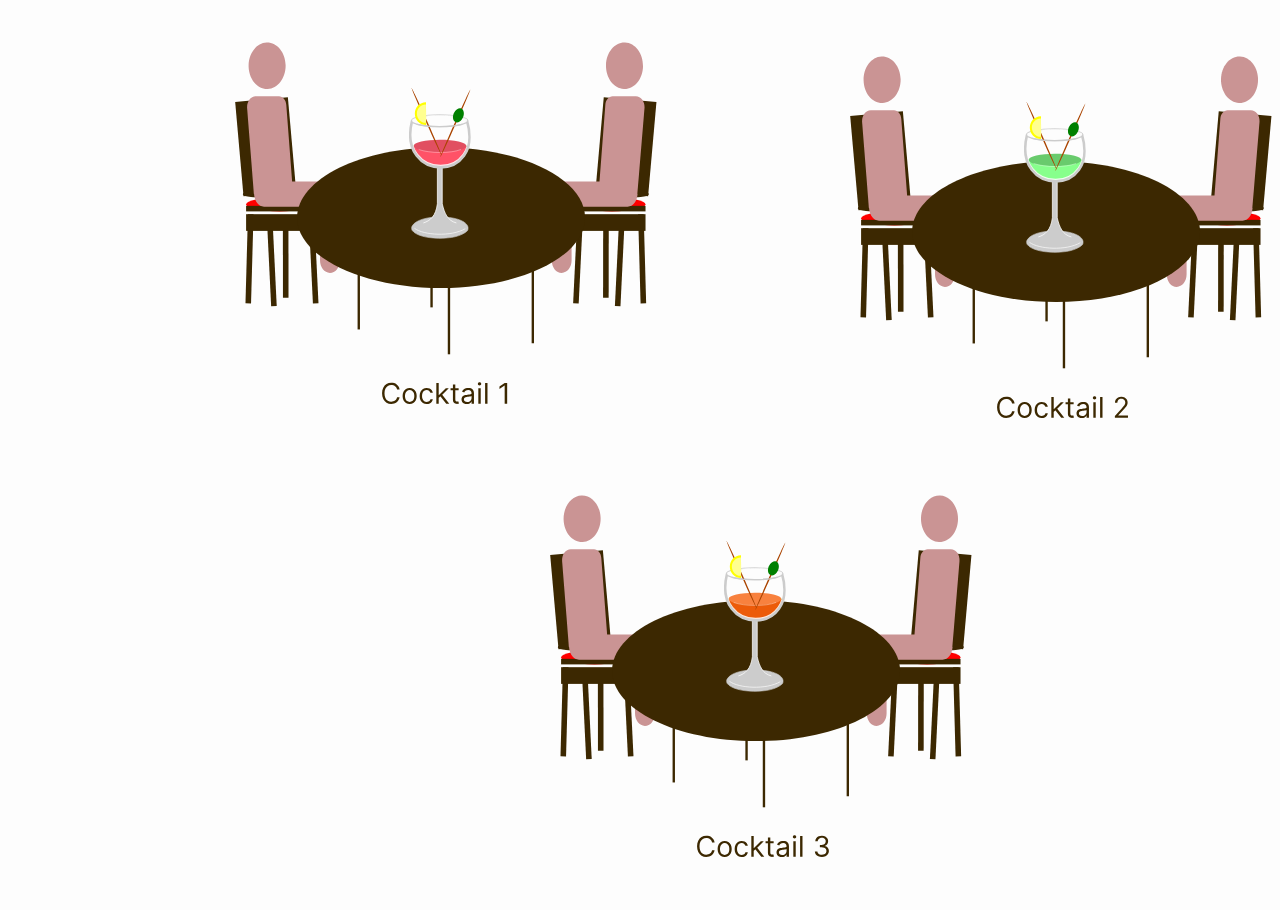
==== index.html @ 794a482d "Functions Added" ====
<!DOCTYPE html>
<html lang="en">
<head>
    <meta charset="UTF-8">
    <meta http-equiv="X-UA-Compatible" content="IE=edge">
    <meta name="viewport" content="width=device-width, initial-scale=1.0">
    <title>Food & Emotions</title>
    <link rel="stylesheet" href="css/stylesheet.css">
    <script src="https://d3js.org/d3.v6.min.js"></script>
</head>
<body>
    <script src="js/script.js" ></script>
    <svg width="1487" height="890" viewBox="0 0 1487 890" fill="none" xmlns="http://www.w3.org/2000/svg">
        <rect width="1487" height="890" fill-opacity="0"/>
        <g id="Table3">
            <rect x="926.237" y="661.971" width="5.56797" height="89.0875" transform="rotate(2.79064 926.237 661.971)" fill="#3C2801"/>
            <rect x="884.477" y="659.187" width="5.56797" height="89.0875" transform="rotate(2.79064 884.477 659.187)" fill="#3C2801"/>
            <rect x="945.096" y="659.365" width="5.56797" height="89.0875" transform="rotate(-1.59746 945.096 659.365)" fill="#3C2801"/>
            <rect x="910.194" y="661.558" width="5.56797" height="81.2284" transform="rotate(0.0763687 910.194 661.558)" fill="#3C2801"/>
            <rect x="882.924" y="659.187" width="69.5996" height="16.7039" fill="#3C2801"/>
            <ellipse cx="919.116" cy="649.443" rx="33.4078" ry="6.95996" fill="#FF0000"/>
            <rect x="885.708" y="650.835" width="66.8156" height="5.56797" fill="#3C2801"/>
            <rect x="910.75" y="542.26" width="52.8957" height="94.6554" transform="rotate(5.05367 910.75 542.26)" fill="#3C2801"/>
            <ellipse cx="929.379" cy="636.403" rx="26.5828" ry="4.99999" transform="rotate(6.19465 929.379 636.403)" fill="#3C2801"/>
            <path d="M930.961 533.981C941.185 534.369 949.718 524.283 950.019 511.456C950.319 498.632 942.276 487.919 932.052 487.531C921.833 487.143 913.298 497.228 912.998 510.05C912.696 522.879 920.742 533.592 930.961 533.981Z" id="faceCocktail3" fill="#CA9494"/>
            <path d="M951.495 553.319C951.744 550.226 950.95 547.145 949.315 544.837C947.679 542.528 945.348 541.198 942.901 541.198H919.65C915.872 541.198 912.71 544.847 912.347 549.628L906.497 626.515H871.946C868.435 626.515 865.067 628.29 862.587 631.449C860.106 634.609 858.715 638.894 858.72 643.358L858.794 705.378C858.803 712.327 863.235 717.921 868.697 717.921C868.701 717.921 868.709 717.921 868.714 717.921C874.184 717.921 878.61 712.27 878.603 705.316L878.544 655.525C878.543 654.498 878.863 653.513 879.434 652.785C880.004 652.059 880.779 651.652 881.586 651.652H934.659C940.128 651.652 943.986 646.344 944.564 639.066C944.601 638.582 949.385 579.408 951.495 553.319Z" fill="#CA9494"/>
            <rect width="5.56797" height="89.0875" transform="matrix(-0.998814 0.0486865 0.0486865 0.998814 579.383 661.971)" fill="#3C2801"/>
            <rect width="5.56797" height="89.0875" transform="matrix(-0.998814 0.0486865 0.0486865 0.998814 621.143 659.187)" fill="#3C2801"/>
            <rect width="5.56797" height="89.0875" transform="matrix(-0.999611 -0.0278773 -0.0278773 0.999611 560.524 659.365)" fill="#3C2801"/>
            <rect width="5.56797" height="81.2284" transform="matrix(-0.999999 0.00133288 0.00133288 0.999999 595.426 661.558)" fill="#3C2801"/>
            <rect width="69.5996" height="16.7039" transform="matrix(-1 0 0 1 622.696 659.187)" fill="#3C2801"/>
            <ellipse cx="33.4078" cy="6.95996" rx="33.4078" ry="6.95996" transform="matrix(-1 0 0 1 619.912 642.483)" fill="#FF0000"/>
            <rect width="66.8156" height="5.56797" transform="matrix(-1 0 0 1 619.912 650.835)" fill="#3C2801"/>
            <rect width="52.8957" height="94.6554" transform="matrix(-0.996113 0.0880888 0.0880888 0.996113 594.87 542.26)" fill="#3C2801"/>
            <ellipse cx="26.5828" cy="4.99999" rx="26.5828" ry="4.99999" transform="matrix(-0.994161 0.107907 0.107907 0.994161 602.129 628.564)" fill="#3C2801"/>
            <path d="M574.659 533.981C564.435 534.369 555.901 524.283 555.601 511.456C555.301 498.632 563.344 487.919 573.568 487.531C583.787 487.143 592.322 497.228 592.622 510.05C592.924 522.879 584.878 533.592 574.659 533.981Z" id="faceCocktail3" fill="#CA9494"/>
            <path d="M554.125 553.319C553.876 550.226 554.67 547.145 556.305 544.837C557.941 542.528 560.272 541.198 562.719 541.198H585.97C589.748 541.198 592.91 544.847 593.273 549.628L599.123 626.515H633.674C637.185 626.515 640.553 628.29 643.033 631.449C645.514 634.609 646.905 638.894 646.9 643.358L646.826 705.378C646.817 712.327 642.385 717.921 636.923 717.921C636.919 717.921 636.911 717.921 636.906 717.921C631.436 717.921 627.01 712.27 627.017 705.316L627.076 655.525C627.077 654.498 626.757 653.513 626.186 652.785C625.616 652.059 624.841 651.652 624.034 651.652H570.961C565.492 651.652 561.634 646.344 561.056 639.066C561.019 638.582 556.235 579.408 554.125 553.319Z" fill="#CA9494"/>
            <path d="M738.556 752.366V614.326" stroke="#3C2801" stroke-width="2.38"/>
            <path d="M665.77 774.453V636.413" stroke="#3C2801" stroke-width="2.38"/>
            <path d="M755.962 799.3V661.26" stroke="#3C2801" stroke-width="2.38"/>
            <path d="M746.468 730.28V592.24" stroke="#3C2801" stroke-width="2.38"/>
            <path d="M839.824 788.257V650.217" stroke="#3C2801" stroke-width="2.38"/>
            <path d="M748.05 733.041C827.573 733.041 892.04 701.521 892.04 662.64C892.04 623.759 827.573 592.24 748.05 592.24C668.527 592.24 604.06 623.759 604.06 662.64C604.06 701.521 668.527 733.041 748.05 733.041Z" fill="#3C2801"/>
            <g clip-path="url(#clip0_1_2)">
            <path d="M719.324 670.873C726.216 658.478 769.548 659.334 774.539 670.873C775.196 671.978 775.241 674.313 774.539 675.609C763.434 686.866 726.491 685.066 719.324 675.609C718.493 674.597 718.39 671.744 719.324 670.873Z" fill="#CCCCCC" stroke="#CCCCCC" stroke-width="0.620219"/>
            <path d="M721.788 673.543C730.661 680.268 758.16 681.947 771.917 673.904" stroke="white" stroke-opacity="0.85" stroke-width="0.763248" stroke-linecap="round" stroke-linejoin="round"/>
            <path d="M730.738 667.843C737.415 665.644 742.849 661.032 744.367 648.813V611.484H749.235V648.813C751.339 657.947 754.583 665.796 762.972 667.843" fill="#CCCCCC"/>
            <path d="M730.738 667.843C737.415 665.644 742.849 661.032 744.367 648.813V611.484H749.235V648.813C751.339 657.947 754.583 665.796 762.972 667.843" stroke="white" stroke-opacity="0.85" stroke-width="0.882249" stroke-linecap="round" stroke-linejoin="round"/>
            <g id="Cocktail3Content">
                <path d="M719.249 591.016H775.155L772.815 597.952L769.222 603.05L761.952 608.983L756.018 611.406L749.5 612.743L743.149 612.075L737.133 610.487L732.119 608.482L727.857 605.306L723.762 600.961L721.339 597.2L720.085 594.777L719.249 591.016Z" fill="#EC5B09" stroke="#00FF00" stroke-width="0.336032"/>
                <path d="M773.345 590.923C773.346 592.551 770.581 594.114 765.657 595.267C760.734 596.419 754.054 597.069 747.083 597.072C740.113 597.076 733.422 596.433 728.477 595.286C723.532 594.138 720.738 592.579 720.707 590.95C720.675 589.321 723.411 587.756 728.313 586.598C733.215 585.44 739.884 584.784 746.855 584.773C753.826 584.762 760.531 585.398 765.497 586.542C770.464 587.685 773.286 589.241 773.345 590.87" fill="#F8813E"/>
                <path d="M726.065 594.587C735.995 598.386 757.963 598.645 767.689 594.587" stroke="white" stroke-opacity="0.85" stroke-width="0.416742" stroke-linecap="round" stroke-linejoin="round"/>
            </g>
            <path d="M719.196 565.824C704.497 626.217 791.464 625.984 773.822 565.824H773.988" stroke="white" stroke-opacity="0.85" stroke-width="2.52971" stroke-linecap="round" stroke-linejoin="round"/>
            <path d="M718.977 565.954C703.8 627.988 792.221 627.748 774.007 565.954" stroke="#CCCCCC" stroke-width="2.60524" stroke-linecap="round" stroke-linejoin="round"/>
            <path d="M774.69 565.831C774.687 567.384 771.738 568.873 766.488 569.972C761.239 571.071 754.117 571.69 746.686 571.693C739.255 571.696 732.121 571.084 726.848 569.99C721.576 568.895 718.596 567.409 718.562 565.856C718.529 564.303 721.446 562.811 726.673 561.707C731.9 560.603 739.01 559.977 746.442 559.967C753.874 559.956 761.022 560.563 766.317 561.652C771.613 562.742 774.624 564.226 774.69 565.779" stroke="#CCCCCC" stroke-width="1.28466" stroke-linecap="round" stroke-linejoin="round"/>
            <path d="M719.716 564.856C726.846 558.708 766.854 558.802 773.578 564.766" stroke="white" stroke-opacity="0.85" stroke-width="0.805126" stroke-linecap="round" stroke-linejoin="round"/>
            <path d="M720.407 564.152C719.702 564.225 719.152 564.842 719.152 565.584C719.152 566.375 719.778 567.015 720.55 567.015C720.629 567.015 720.704 567.003 720.78 566.99V564.169C720.704 564.155 720.63 564.152 720.55 564.152C720.501 564.152 720.454 564.147 720.407 564.152Z" fill="white" fill-opacity="0.85" stroke="white" stroke-opacity="0.85" stroke-width="0.260906" stroke-linecap="round" stroke-linejoin="round"/>
            <path d="M772.855 564.057C773.557 564.133 774.106 564.77 774.106 565.536C774.106 566.353 773.482 567.015 772.712 567.015C772.633 567.015 772.558 567.002 772.482 566.989V564.074C772.558 564.061 772.632 564.057 772.712 564.057C772.76 564.057 772.808 564.052 772.855 564.057Z" fill="white" fill-opacity="0.85" stroke="white" stroke-opacity="0.85" stroke-width="0.264841" stroke-linecap="round" stroke-linejoin="round"/>
            <path d="M761.662 568.073C757.672 577.019 753.913 585.628 751.209 592.011C748.504 598.394 747.076 602.031 747.237 602.122C747.398 602.213 749.135 598.752 752.067 592.498C754.999 586.244 758.887 577.707 762.877 568.762C766.867 559.816 770.634 551.192 773.351 544.782C776.068 538.371 777.513 534.698 777.369 534.568C777.226 534.438 775.505 537.861 772.585 544.088C769.665 550.314 765.783 558.834 761.793 567.779" fill="#AA4400"/>
            <path d="M760.735 558.414C759.988 560.207 759.76 562.131 760.104 563.764C760.447 565.396 761.332 566.605 762.565 567.124C763.799 567.643 765.28 567.43 766.683 566.532C768.086 565.634 769.297 564.124 770.05 562.333C770.803 560.542 771.036 558.618 770.699 556.981C770.362 555.344 769.482 554.129 768.252 553.602C767.022 553.076 765.542 553.28 764.138 554.171C762.733 555.062 761.518 556.567 760.76 558.355" fill="#008000"/>
            <path d="M734.19 566.248C738.179 575.194 741.939 583.803 744.643 590.187C747.347 596.57 748.776 600.206 748.615 600.297C748.454 600.389 746.717 596.928 743.785 590.673C740.853 584.419 736.965 575.883 732.975 566.937C728.985 557.992 725.218 549.367 722.501 542.957C719.784 536.547 718.338 532.873 718.482 532.743C718.626 532.613 720.346 536.037 723.266 542.263C726.187 548.489 730.068 557.009 734.059 565.954" fill="#AA4400"/>
            <path d="M732.773 547.309C732.843 547.308 732.912 547.312 732.982 547.312L733.155 570.015C733.085 570.016 733.017 570.021 732.947 570.021C726.851 570.068 721.87 565.021 721.822 558.749L721.821 558.65C721.826 552.417 726.715 547.355 732.773 547.309Z" fill="#FFFF00"/>
            <path d="M724.016 569.293C729.305 570.803 737.728 571.696 746.686 571.694C755.603 571.688 763.974 570.796 769.239 569.293" stroke="#CCCCCC" stroke-width="1.28466" stroke-linecap="round" stroke-linejoin="round"/>
            <path d="M732.748 549.465C732.805 549.465 732.861 549.468 732.917 549.468L733.057 567.857C733.001 567.858 732.945 567.862 732.889 567.862C727.951 567.9 723.916 563.812 723.877 558.732L723.877 558.652C723.881 553.603 727.841 549.503 732.748 549.465Z" fill="#FFFF90"/>
            </g>
            <path d="M706.589 834.44H704.074C703.925 833.717 703.665 833.081 703.293 832.533C702.928 831.986 702.482 831.526 701.954 831.154C701.434 830.775 700.856 830.491 700.22 830.302C699.585 830.113 698.922 830.018 698.232 830.018C696.975 830.018 695.835 830.336 694.814 830.971C693.8 831.607 692.992 832.543 692.39 833.781C691.795 835.018 691.498 836.536 691.498 838.335C691.498 840.133 691.795 841.651 692.39 842.888C692.992 844.126 693.8 845.062 694.814 845.698C695.835 846.333 696.975 846.651 698.232 846.651C698.922 846.651 699.585 846.556 700.22 846.367C700.856 846.178 701.434 845.897 701.954 845.525C702.482 845.147 702.928 844.683 703.293 844.136C703.665 843.581 703.925 842.946 704.074 842.229H706.589C706.4 843.291 706.055 844.241 705.555 845.079C705.054 845.917 704.432 846.631 703.689 847.219C702.945 847.8 702.11 848.243 701.184 848.548C700.264 848.852 699.28 849.004 698.232 849.004C696.461 849.004 694.885 848.571 693.506 847.706C692.127 846.84 691.042 845.61 690.25 844.014C689.459 842.418 689.064 840.525 689.064 838.335C689.064 836.144 689.459 834.251 690.25 832.655C691.042 831.059 692.127 829.829 693.506 828.963C694.885 828.098 696.461 827.665 698.232 827.665C699.28 827.665 700.264 827.817 701.184 828.122C702.11 828.426 702.945 828.872 703.689 829.46C704.432 830.042 705.054 830.752 705.555 831.59C706.055 832.422 706.4 833.372 706.589 834.44ZM716.658 849.045C715.251 849.045 714.018 848.71 712.956 848.04C711.901 847.371 711.076 846.435 710.481 845.231C709.893 844.028 709.599 842.621 709.599 841.012C709.599 839.389 709.893 837.973 710.481 836.763C711.076 835.552 711.901 834.612 712.956 833.943C714.018 833.274 715.251 832.939 716.658 832.939C718.064 832.939 719.295 833.274 720.35 833.943C721.411 834.612 722.236 835.552 722.824 836.763C723.419 837.973 723.717 839.389 723.717 841.012C723.717 842.621 723.419 844.028 722.824 845.231C722.236 846.435 721.411 847.371 720.35 848.04C719.295 848.71 718.064 849.045 716.658 849.045ZM716.658 846.894C717.726 846.894 718.605 846.621 719.295 846.073C719.984 845.525 720.495 844.805 720.826 843.913C721.158 843.02 721.323 842.053 721.323 841.012C721.323 839.971 721.158 839.001 720.826 838.101C720.495 837.202 719.984 836.475 719.295 835.921C718.605 835.366 717.726 835.089 716.658 835.089C715.59 835.089 714.711 835.366 714.021 835.921C713.331 836.475 712.821 837.202 712.489 838.101C712.158 839.001 711.992 839.971 711.992 841.012C711.992 842.053 712.158 843.02 712.489 843.913C712.821 844.805 713.331 845.525 714.021 846.073C714.711 846.621 715.59 846.894 716.658 846.894ZM733.699 849.045C732.239 849.045 730.981 848.7 729.926 848.01C728.871 847.32 728.06 846.37 727.492 845.16C726.924 843.95 726.64 842.567 726.64 841.012C726.64 839.43 726.931 838.034 727.512 836.823C728.101 835.606 728.919 834.656 729.967 833.973C731.022 833.284 732.252 832.939 733.658 832.939C734.754 832.939 735.741 833.142 736.62 833.548C737.499 833.953 738.219 834.521 738.78 835.251C739.341 835.982 739.69 836.834 739.825 837.807H737.431C737.249 837.097 736.843 836.468 736.214 835.921C735.592 835.366 734.754 835.089 733.699 835.089C732.766 835.089 731.948 835.333 731.245 835.819C730.548 836.299 730.004 836.979 729.612 837.858C729.226 838.73 729.034 839.754 729.034 840.931C729.034 842.134 729.223 843.182 729.602 844.075C729.987 844.967 730.528 845.66 731.224 846.154C731.928 846.648 732.752 846.894 733.699 846.894C734.321 846.894 734.886 846.786 735.393 846.57C735.9 846.354 736.329 846.043 736.681 845.637C737.032 845.231 737.283 844.744 737.431 844.176H739.825C739.69 845.096 739.355 845.924 738.821 846.661C738.293 847.391 737.594 847.973 736.721 848.406C735.856 848.832 734.848 849.045 733.699 849.045ZM745.555 843.04L745.514 840.079H746.001L752.817 833.142H755.778L748.517 840.485H748.314L745.555 843.04ZM743.324 848.72V827.949H745.717V848.72H743.324ZM753.222 848.72L747.137 841.012L748.841 839.349L756.265 848.72H753.222ZM765.634 833.142V835.17H757.561V833.142H765.634ZM759.914 829.41H762.307V844.258C762.307 844.934 762.405 845.441 762.601 845.779C762.804 846.11 763.061 846.333 763.372 846.448C763.69 846.556 764.025 846.61 764.376 846.61C764.64 846.61 764.856 846.597 765.025 846.57C765.194 846.536 765.33 846.509 765.431 846.489L765.918 848.639C765.755 848.7 765.529 848.761 765.238 848.821C764.947 848.889 764.579 848.923 764.133 848.923C763.457 848.923 762.794 848.777 762.145 848.487C761.503 848.196 760.968 847.753 760.542 847.158C760.123 846.563 759.914 845.813 759.914 844.907V829.41ZM773.818 849.085C772.831 849.085 771.935 848.899 771.131 848.527C770.326 848.149 769.687 847.604 769.214 846.894C768.741 846.178 768.504 845.312 768.504 844.298C768.504 843.406 768.68 842.682 769.031 842.128C769.383 841.566 769.853 841.127 770.441 840.809C771.029 840.491 771.678 840.255 772.388 840.099C773.105 839.937 773.825 839.809 774.549 839.714C775.495 839.592 776.263 839.501 776.851 839.44C777.446 839.372 777.879 839.261 778.149 839.105C778.426 838.95 778.565 838.679 778.565 838.294V838.213C778.565 837.212 778.291 836.435 777.743 835.88C777.202 835.326 776.381 835.049 775.279 835.049C774.136 835.049 773.24 835.299 772.591 835.799C771.942 836.299 771.486 836.834 771.222 837.401L768.95 836.59C769.356 835.644 769.897 834.907 770.573 834.379C771.256 833.845 772 833.473 772.804 833.264C773.616 833.047 774.413 832.939 775.198 832.939C775.698 832.939 776.273 833 776.922 833.122C777.578 833.236 778.21 833.477 778.818 833.842C779.434 834.207 779.944 834.758 780.35 835.495C780.756 836.232 780.958 837.219 780.958 838.456V848.72H778.565V846.61H778.443C778.281 846.949 778.01 847.31 777.632 847.696C777.253 848.081 776.749 848.409 776.121 848.679C775.492 848.95 774.724 849.085 773.818 849.085ZM774.184 846.935C775.13 846.935 775.928 846.749 776.577 846.377C777.233 846.005 777.726 845.525 778.058 844.937C778.396 844.349 778.565 843.73 778.565 843.081V840.89C778.463 841.012 778.24 841.124 777.896 841.225C777.557 841.32 777.165 841.404 776.719 841.479C776.28 841.546 775.85 841.607 775.431 841.661C775.019 841.708 774.684 841.749 774.427 841.783C773.805 841.864 773.223 841.996 772.682 842.178C772.148 842.354 771.716 842.621 771.384 842.98C771.06 843.331 770.897 843.811 770.897 844.42C770.897 845.251 771.205 845.88 771.82 846.306C772.442 846.725 773.23 846.935 774.184 846.935ZM785.327 848.72V833.142H787.721V848.72H785.327ZM786.544 830.545C786.078 830.545 785.675 830.387 785.337 830.069C785.006 829.751 784.84 829.369 784.84 828.923C784.84 828.476 785.006 828.094 785.337 827.777C785.675 827.459 786.078 827.3 786.544 827.3C787.011 827.3 787.41 827.459 787.741 827.777C788.079 828.094 788.248 828.476 788.248 828.923C788.248 829.369 788.079 829.751 787.741 830.069C787.41 830.387 787.011 830.545 786.544 830.545ZM794.498 827.949V848.72H792.105V827.949H794.498ZM813.892 849.004C812.553 849.004 811.36 848.774 810.312 848.314C809.271 847.855 808.442 847.216 807.827 846.397C807.219 845.573 806.887 844.616 806.833 843.527H809.389C809.443 844.197 809.673 844.775 810.079 845.262C810.484 845.742 811.015 846.113 811.671 846.377C812.327 846.641 813.054 846.773 813.852 846.773C814.744 846.773 815.535 846.617 816.225 846.306C816.914 845.995 817.455 845.562 817.848 845.008C818.24 844.454 818.436 843.811 818.436 843.081C818.436 842.317 818.246 841.644 817.868 841.063C817.489 840.475 816.935 840.015 816.205 839.683C815.474 839.352 814.582 839.186 813.527 839.186H811.864V836.955H813.527C814.352 836.955 815.075 836.806 815.697 836.509C816.326 836.211 816.816 835.792 817.168 835.251C817.526 834.71 817.706 834.075 817.706 833.345C817.706 832.641 817.55 832.03 817.239 831.509C816.928 830.988 816.489 830.583 815.921 830.292C815.359 830.001 814.697 829.856 813.933 829.856C813.216 829.856 812.54 829.988 811.904 830.251C811.276 830.508 810.762 830.884 810.363 831.377C809.964 831.864 809.747 832.452 809.714 833.142H807.28C807.32 832.053 807.648 831.1 808.263 830.282C808.879 829.457 809.683 828.815 810.677 828.355C811.678 827.895 812.777 827.665 813.973 827.665C815.258 827.665 816.36 827.925 817.28 828.446C818.199 828.96 818.906 829.639 819.399 830.485C819.893 831.33 820.14 832.243 820.14 833.223C820.14 834.393 819.832 835.39 819.217 836.215C818.608 837.04 817.78 837.611 816.732 837.929V838.091C818.044 838.308 819.068 838.865 819.805 839.765C820.542 840.657 820.91 841.763 820.91 843.081C820.91 844.21 820.603 845.224 819.988 846.124C819.379 847.016 818.547 847.719 817.493 848.233C816.438 848.747 815.238 849.004 813.892 849.004Z" fill="#3C2801"/>
        </g>
        <g id="Table2">
            <rect x="1226.24" y="222.971" width="5.56797" height="89.0875" transform="rotate(2.79064 1226.24 222.971)" fill="#3C2801"/>
            <rect x="1184.48" y="220.187" width="5.56797" height="89.0875" transform="rotate(2.79064 1184.48 220.187)" fill="#3C2801"/>
            <rect x="1245.1" y="220.365" width="5.56797" height="89.0875" transform="rotate(-1.59746 1245.1 220.365)" fill="#3C2801"/>
            <rect x="1210.19" y="222.557" width="5.56797" height="81.2284" transform="rotate(0.0763687 1210.19 222.557)" fill="#3C2801"/>
            <rect x="1182.92" y="220.187" width="69.5996" height="16.7039" fill="#3C2801"/>
            <ellipse cx="1219.12" cy="210.443" rx="33.4078" ry="6.95996" fill="#FF0000"/>
            <rect x="1185.71" y="211.835" width="66.8156" height="5.56797" fill="#3C2801"/>
            <rect x="1210.75" y="103.26" width="52.8957" height="94.6554" transform="rotate(5.05367 1210.75 103.26)" fill="#3C2801"/>
            <ellipse cx="1229.38" cy="197.403" rx="26.5828" ry="4.99999" transform="rotate(6.19465 1229.38 197.403)" fill="#3C2801"/>
            <path d="M1230.96 94.9806C1241.19 95.3692 1249.72 85.283 1250.02 72.456C1250.32 59.6324 1242.28 48.9194 1232.05 48.5308C1221.83 48.1434 1213.3 58.2283 1213 71.0496C1212.7 83.879 1220.74 94.592 1230.96 94.9806Z" id="faceCocktail2" fill="#CA9494"/>
            <path d="M1251.49 114.319C1251.74 111.226 1250.95 108.145 1249.31 105.837C1247.68 103.528 1245.35 102.198 1242.9 102.198H1219.65C1215.87 102.198 1212.71 105.847 1212.35 110.628L1206.5 187.515H1171.95C1168.43 187.515 1165.07 189.29 1162.59 192.449C1160.11 195.609 1158.71 199.894 1158.72 204.358L1158.79 266.378C1158.8 273.327 1163.23 278.921 1168.7 278.921C1168.7 278.921 1168.71 278.921 1168.71 278.921C1174.18 278.921 1178.61 273.27 1178.6 266.316L1178.54 216.525C1178.54 215.498 1178.86 214.513 1179.43 213.785C1180 213.059 1180.78 212.652 1181.59 212.652H1234.66C1240.13 212.652 1243.99 207.344 1244.56 200.066C1244.6 199.582 1249.38 140.408 1251.49 114.319Z" fill="#CA9494"/>
            <rect width="5.56797" height="89.0875" transform="matrix(-0.998814 0.0486865 0.0486865 0.998814 879.383 222.971)" fill="#3C2801"/>
            <rect width="5.56797" height="89.0875" transform="matrix(-0.998814 0.0486865 0.0486865 0.998814 921.143 220.187)" fill="#3C2801"/>
            <rect width="5.56797" height="89.0875" transform="matrix(-0.999611 -0.0278773 -0.0278773 0.999611 860.524 220.365)" fill="#3C2801"/>
            <rect width="5.56797" height="81.2284" transform="matrix(-0.999999 0.00133288 0.00133288 0.999999 895.426 222.557)" fill="#3C2801"/>
            <rect width="69.5996" height="16.7039" transform="matrix(-1 0 0 1 922.696 220.187)" fill="#3C2801"/>
            <ellipse cx="33.4078" cy="6.95996" rx="33.4078" ry="6.95996" transform="matrix(-1 0 0 1 919.912 203.483)" fill="#FF0000"/>
            <rect width="66.8156" height="5.56797" transform="matrix(-1 0 0 1 919.912 211.835)" fill="#3C2801"/>
            <rect width="52.8957" height="94.6554" transform="matrix(-0.996113 0.0880888 0.0880888 0.996113 894.87 103.26)" fill="#3C2801"/>
            <ellipse cx="26.5828" cy="4.99999" rx="26.5828" ry="4.99999" transform="matrix(-0.994161 0.107907 0.107907 0.994161 902.129 189.564)" fill="#3C2801"/>
            <path d="M874.659 94.9806C864.435 95.3692 855.901 85.283 855.601 72.456C855.301 59.6324 863.344 48.9194 873.568 48.5308C883.787 48.1434 892.322 58.2283 892.622 71.0496C892.924 83.879 884.878 94.592 874.659 94.9806Z" id="faceCocktail2" fill="#CA9494"/>
            <path d="M854.125 114.319C853.876 111.226 854.67 108.145 856.305 105.837C857.941 103.528 860.272 102.198 862.719 102.198H885.97C889.748 102.198 892.91 105.847 893.273 110.628L899.123 187.515H933.674C937.185 187.515 940.553 189.29 943.033 192.449C945.514 195.609 946.905 199.894 946.9 204.358L946.826 266.378C946.817 273.327 942.385 278.921 936.923 278.921C936.919 278.921 936.911 278.921 936.906 278.921C931.436 278.921 927.01 273.27 927.017 266.316L927.076 216.525C927.077 215.498 926.757 214.513 926.186 213.785C925.616 213.059 924.841 212.652 924.034 212.652H870.961C865.492 212.652 861.634 207.344 861.056 200.066C861.019 199.582 856.235 140.408 854.125 114.319Z" fill="#CA9494"/>
            <path d="M1038.56 313.366V175.326" stroke="#3C2801" stroke-width="2.38"/>
            <path d="M965.77 335.453V197.413" stroke="#3C2801" stroke-width="2.38"/>
            <path d="M1055.96 360.3V222.26" stroke="#3C2801" stroke-width="2.38"/>
            <path d="M1046.47 291.28V153.24" stroke="#3C2801" stroke-width="2.38"/>
            <path d="M1139.82 349.257V211.217" stroke="#3C2801" stroke-width="2.38"/>
            <path d="M1048.05 294.041C1127.57 294.041 1192.04 262.521 1192.04 223.64C1192.04 184.759 1127.57 153.24 1048.05 153.24C968.527 153.24 904.06 184.759 904.06 223.64C904.06 262.521 968.527 294.041 1048.05 294.041Z" fill="#3C2801"/>
            <g clip-path="url(#clip1_1_2)">
            <path d="M1019.32 231.873C1026.22 219.478 1069.55 220.334 1074.54 231.873C1075.2 232.978 1075.24 235.313 1074.54 236.609C1063.43 247.866 1026.49 246.066 1019.32 236.609C1018.49 235.597 1018.39 232.744 1019.32 231.873Z" fill="#CCCCCC" stroke="#CCCCCC" stroke-width="0.620219"/>
            <path d="M1021.79 234.543C1030.66 241.268 1058.16 242.947 1071.92 234.904" stroke="white" stroke-opacity="0.85" stroke-width="0.763248" stroke-linecap="round" stroke-linejoin="round"/>
            <path d="M1030.74 228.843C1037.41 226.644 1042.85 222.032 1044.37 209.813V172.484H1049.23V209.813C1051.34 218.947 1054.58 226.796 1062.97 228.843" fill="#CCCCCC"/>
            <path d="M1030.74 228.843C1037.41 226.644 1042.85 222.032 1044.37 209.813V172.484H1049.23V209.813C1051.34 218.947 1054.58 226.796 1062.97 228.843" stroke="white" stroke-opacity="0.85" stroke-width="0.882249" stroke-linecap="round" stroke-linejoin="round"/>
            <g id="Cocktail2Content">
                <path d="M1019.25 152.016H1075.16L1072.82 158.952L1069.22 164.05L1061.95 169.983L1056.02 172.406L1049.5 173.743L1043.15 173.075L1037.13 171.487L1032.12 169.482L1027.86 166.306L1023.76 161.961L1021.34 158.2L1020.09 155.777L1019.25 152.016Z" fill="#87FF8C" stroke="#00FF00" stroke-width="0.336032"/>
                <path d="M1073.35 151.923C1073.35 153.551 1070.58 155.114 1065.66 156.267C1060.73 157.419 1054.05 158.069 1047.08 158.072C1040.11 158.076 1033.42 157.433 1028.48 156.286C1023.53 155.138 1020.74 153.579 1020.71 151.95C1020.68 150.321 1023.41 148.756 1028.31 147.598C1033.22 146.44 1039.88 145.784 1046.86 145.773C1053.83 145.762 1060.53 146.398 1065.5 147.542C1070.46 148.685 1073.29 150.241 1073.35 151.87" fill="#69CB6D"/>
                <path d="M1026.06 155.587C1035.99 159.386 1057.96 159.645 1067.69 155.587" stroke="white" stroke-opacity="0.85" stroke-width="0.416742" stroke-linecap="round" stroke-linejoin="round"/>
            </g>
            <path d="M1019.2 126.824C1004.5 187.217 1091.46 186.984 1073.82 126.824H1073.99" stroke="white" stroke-opacity="0.85" stroke-width="2.52971" stroke-linecap="round" stroke-linejoin="round"/>
            <path d="M1018.98 126.954C1003.8 188.988 1092.22 188.748 1074.01 126.954" stroke="#CCCCCC" stroke-width="2.60524" stroke-linecap="round" stroke-linejoin="round"/>
            <path d="M1074.69 126.831C1074.69 128.384 1071.74 129.873 1066.49 130.972C1061.24 132.071 1054.12 132.69 1046.69 132.693C1039.25 132.696 1032.12 132.084 1026.85 130.99C1021.58 129.895 1018.6 128.409 1018.56 126.856C1018.53 125.303 1021.45 123.811 1026.67 122.707C1031.9 121.603 1039.01 120.977 1046.44 120.967C1053.87 120.956 1061.02 121.563 1066.32 122.652C1071.61 123.742 1074.62 125.226 1074.69 126.779" stroke="#CCCCCC" stroke-width="1.28466" stroke-linecap="round" stroke-linejoin="round"/>
            <path d="M1019.72 125.856C1026.85 119.708 1066.85 119.802 1073.58 125.766" stroke="white" stroke-opacity="0.85" stroke-width="0.805126" stroke-linecap="round" stroke-linejoin="round"/>
            <path d="M1020.41 125.152C1019.7 125.225 1019.15 125.842 1019.15 126.584C1019.15 127.375 1019.78 128.015 1020.55 128.015C1020.63 128.015 1020.7 128.003 1020.78 127.99V125.169C1020.7 125.155 1020.63 125.152 1020.55 125.152C1020.5 125.152 1020.45 125.147 1020.41 125.152Z" fill="white" fill-opacity="0.85" stroke="white" stroke-opacity="0.85" stroke-width="0.260906" stroke-linecap="round" stroke-linejoin="round"/>
            <path d="M1072.85 125.057C1073.56 125.133 1074.11 125.77 1074.11 126.536C1074.11 127.353 1073.48 128.015 1072.71 128.015C1072.63 128.015 1072.56 128.002 1072.48 127.989V125.074C1072.56 125.061 1072.63 125.057 1072.71 125.057C1072.76 125.057 1072.81 125.052 1072.85 125.057Z" fill="white" fill-opacity="0.85" stroke="white" stroke-opacity="0.85" stroke-width="0.264841" stroke-linecap="round" stroke-linejoin="round"/>
            <path d="M1061.66 129.073C1057.67 138.019 1053.91 146.628 1051.21 153.011C1048.5 159.394 1047.08 163.031 1047.24 163.122C1047.4 163.213 1049.13 159.752 1052.07 153.498C1055 147.244 1058.89 138.707 1062.88 129.762C1066.87 120.816 1070.63 112.192 1073.35 105.782C1076.07 99.3712 1077.51 95.6979 1077.37 95.5676C1077.23 95.4376 1075.51 98.8613 1072.59 105.088C1069.66 111.314 1065.78 119.834 1061.79 128.779" fill="#AA4400"/>
            <path d="M1060.74 119.414C1059.99 121.207 1059.76 123.131 1060.1 124.764C1060.45 126.396 1061.33 127.605 1062.57 128.124C1063.8 128.643 1065.28 128.43 1066.68 127.532C1068.09 126.634 1069.3 125.124 1070.05 123.333C1070.8 121.542 1071.04 119.618 1070.7 117.981C1070.36 116.344 1069.48 115.129 1068.25 114.602C1067.02 114.076 1065.54 114.28 1064.14 115.171C1062.73 116.063 1061.52 117.567 1060.76 119.355" fill="#008000"/>
            <path d="M1034.19 127.248C1038.18 136.194 1041.94 144.803 1044.64 151.187C1047.35 157.57 1048.78 161.206 1048.61 161.297C1048.45 161.389 1046.72 157.928 1043.78 151.673C1040.85 145.419 1036.96 136.883 1032.97 127.937C1028.98 118.992 1025.22 110.368 1022.5 103.957C1019.78 97.5466 1018.34 93.8733 1018.48 93.7431C1018.63 93.613 1020.35 97.0367 1023.27 103.263C1026.19 109.489 1030.07 118.009 1034.06 126.954" fill="#AA4400"/>
            <path d="M1032.77 108.309C1032.84 108.308 1032.91 108.312 1032.98 108.313L1033.16 131.015C1033.09 131.016 1033.02 131.021 1032.95 131.021C1026.85 131.068 1021.87 126.021 1021.82 119.749L1021.82 119.65C1021.83 113.417 1026.72 108.355 1032.77 108.309Z" fill="#FFFF00"/>
            <path d="M1024.02 130.293C1029.3 131.803 1037.73 132.696 1046.69 132.694C1055.6 132.688 1063.97 131.796 1069.24 130.293" stroke="#CCCCCC" stroke-width="1.28466" stroke-linecap="round" stroke-linejoin="round"/>
            <path d="M1032.75 110.465C1032.81 110.465 1032.86 110.468 1032.92 110.468L1033.06 128.857C1033 128.858 1032.95 128.862 1032.89 128.862C1027.95 128.9 1023.92 124.812 1023.88 119.732L1023.88 119.652C1023.88 114.603 1027.84 110.503 1032.75 110.465Z" fill="#FFFF90"/>
            </g>
            <path d="M1006.59 395.44H1004.07C1003.93 394.717 1003.67 394.081 1003.29 393.533C1002.93 392.986 1002.48 392.526 1001.95 392.154C1001.43 391.775 1000.86 391.491 1000.22 391.302C999.585 391.113 998.922 391.018 998.232 391.018C996.975 391.018 995.835 391.336 994.814 391.971C993.8 392.607 992.992 393.543 992.39 394.781C991.795 396.018 991.498 397.536 991.498 399.335C991.498 401.133 991.795 402.651 992.39 403.888C992.992 405.126 993.8 406.062 994.814 406.698C995.835 407.333 996.975 407.651 998.232 407.651C998.922 407.651 999.585 407.556 1000.22 407.367C1000.86 407.178 1001.43 406.897 1001.95 406.525C1002.48 406.147 1002.93 405.683 1003.29 405.136C1003.67 404.581 1003.93 403.946 1004.07 403.229H1006.59C1006.4 404.291 1006.06 405.241 1005.55 406.079C1005.05 406.917 1004.43 407.631 1003.69 408.219C1002.94 408.8 1002.11 409.243 1001.18 409.548C1000.26 409.852 999.28 410.004 998.232 410.004C996.461 410.004 994.885 409.571 993.506 408.706C992.127 407.84 991.042 406.61 990.25 405.014C989.459 403.418 989.064 401.525 989.064 399.335C989.064 397.144 989.459 395.251 990.25 393.655C991.042 392.059 992.127 390.829 993.506 389.963C994.885 389.098 996.461 388.665 998.232 388.665C999.28 388.665 1000.26 388.817 1001.18 389.122C1002.11 389.426 1002.94 389.872 1003.69 390.46C1004.43 391.042 1005.05 391.752 1005.55 392.59C1006.06 393.422 1006.4 394.372 1006.59 395.44ZM1016.66 410.045C1015.25 410.045 1014.02 409.71 1012.96 409.04C1011.9 408.371 1011.08 407.435 1010.48 406.231C1009.89 405.028 1009.6 403.621 1009.6 402.012C1009.6 400.389 1009.89 398.973 1010.48 397.763C1011.08 396.552 1011.9 395.612 1012.96 394.943C1014.02 394.274 1015.25 393.939 1016.66 393.939C1018.06 393.939 1019.29 394.274 1020.35 394.943C1021.41 395.612 1022.24 396.552 1022.82 397.763C1023.42 398.973 1023.72 400.389 1023.72 402.012C1023.72 403.621 1023.42 405.028 1022.82 406.231C1022.24 407.435 1021.41 408.371 1020.35 409.04C1019.29 409.71 1018.06 410.045 1016.66 410.045ZM1016.66 407.894C1017.73 407.894 1018.61 407.621 1019.29 407.073C1019.98 406.525 1020.49 405.805 1020.83 404.913C1021.16 404.02 1021.32 403.053 1021.32 402.012C1021.32 400.971 1021.16 400.001 1020.83 399.101C1020.49 398.202 1019.98 397.475 1019.29 396.921C1018.61 396.366 1017.73 396.089 1016.66 396.089C1015.59 396.089 1014.71 396.366 1014.02 396.921C1013.33 397.475 1012.82 398.202 1012.49 399.101C1012.16 400.001 1011.99 400.971 1011.99 402.012C1011.99 403.053 1012.16 404.02 1012.49 404.913C1012.82 405.805 1013.33 406.525 1014.02 407.073C1014.71 407.621 1015.59 407.894 1016.66 407.894ZM1033.7 410.045C1032.24 410.045 1030.98 409.7 1029.93 409.01C1028.87 408.32 1028.06 407.37 1027.49 406.16C1026.92 404.95 1026.64 403.567 1026.64 402.012C1026.64 400.43 1026.93 399.034 1027.51 397.823C1028.1 396.606 1028.92 395.656 1029.97 394.973C1031.02 394.284 1032.25 393.939 1033.66 393.939C1034.75 393.939 1035.74 394.142 1036.62 394.548C1037.5 394.953 1038.22 395.521 1038.78 396.251C1039.34 396.982 1039.69 397.834 1039.82 398.807H1037.43C1037.25 398.097 1036.84 397.468 1036.21 396.921C1035.59 396.366 1034.75 396.089 1033.7 396.089C1032.77 396.089 1031.95 396.333 1031.24 396.819C1030.55 397.299 1030 397.979 1029.61 398.858C1029.23 399.73 1029.03 400.754 1029.03 401.931C1029.03 403.134 1029.22 404.182 1029.6 405.075C1029.99 405.967 1030.53 406.66 1031.22 407.154C1031.93 407.648 1032.75 407.894 1033.7 407.894C1034.32 407.894 1034.89 407.786 1035.39 407.57C1035.9 407.354 1036.33 407.043 1036.68 406.637C1037.03 406.231 1037.28 405.744 1037.43 405.176H1039.82C1039.69 406.096 1039.35 406.924 1038.82 407.661C1038.29 408.391 1037.59 408.973 1036.72 409.406C1035.86 409.832 1034.85 410.045 1033.7 410.045ZM1045.56 404.04L1045.51 401.079H1046L1052.82 394.142H1055.78L1048.52 401.485H1048.31L1045.56 404.04ZM1043.32 409.72V388.949H1045.72V409.72H1043.32ZM1053.22 409.72L1047.14 402.012L1048.84 400.349L1056.27 409.72H1053.22ZM1065.63 394.142V396.17H1057.56V394.142H1065.63ZM1059.91 390.41H1062.31V405.258C1062.31 405.934 1062.41 406.441 1062.6 406.779C1062.8 407.11 1063.06 407.333 1063.37 407.448C1063.69 407.556 1064.02 407.61 1064.38 407.61C1064.64 407.61 1064.86 407.597 1065.03 407.57C1065.19 407.536 1065.33 407.509 1065.43 407.489L1065.92 409.639C1065.76 409.7 1065.53 409.761 1065.24 409.821C1064.95 409.889 1064.58 409.923 1064.13 409.923C1063.46 409.923 1062.79 409.777 1062.14 409.487C1061.5 409.196 1060.97 408.753 1060.54 408.158C1060.12 407.563 1059.91 406.813 1059.91 405.907V390.41ZM1073.82 410.085C1072.83 410.085 1071.94 409.899 1071.13 409.527C1070.33 409.149 1069.69 408.604 1069.21 407.894C1068.74 407.178 1068.5 406.312 1068.5 405.298C1068.5 404.406 1068.68 403.682 1069.03 403.128C1069.38 402.566 1069.85 402.127 1070.44 401.809C1071.03 401.491 1071.68 401.255 1072.39 401.099C1073.11 400.937 1073.83 400.809 1074.55 400.714C1075.5 400.592 1076.26 400.501 1076.85 400.44C1077.45 400.372 1077.88 400.261 1078.15 400.105C1078.43 399.95 1078.56 399.679 1078.56 399.294V399.213C1078.56 398.212 1078.29 397.435 1077.74 396.88C1077.2 396.326 1076.38 396.049 1075.28 396.049C1074.14 396.049 1073.24 396.299 1072.59 396.799C1071.94 397.299 1071.49 397.834 1071.22 398.401L1068.95 397.59C1069.36 396.644 1069.9 395.907 1070.57 395.379C1071.26 394.845 1072 394.473 1072.8 394.264C1073.62 394.047 1074.41 393.939 1075.2 393.939C1075.7 393.939 1076.27 394 1076.92 394.122C1077.58 394.236 1078.21 394.477 1078.82 394.842C1079.43 395.207 1079.94 395.758 1080.35 396.495C1080.76 397.232 1080.96 398.219 1080.96 399.456V409.72H1078.56V407.61H1078.44C1078.28 407.949 1078.01 408.31 1077.63 408.696C1077.25 409.081 1076.75 409.409 1076.12 409.679C1075.49 409.95 1074.72 410.085 1073.82 410.085ZM1074.18 407.935C1075.13 407.935 1075.93 407.749 1076.58 407.377C1077.23 407.005 1077.73 406.525 1078.06 405.937C1078.4 405.349 1078.56 404.73 1078.56 404.081V401.89C1078.46 402.012 1078.24 402.124 1077.9 402.225C1077.56 402.32 1077.17 402.404 1076.72 402.479C1076.28 402.546 1075.85 402.607 1075.43 402.661C1075.02 402.708 1074.68 402.749 1074.43 402.783C1073.8 402.864 1073.22 402.996 1072.68 403.178C1072.15 403.354 1071.72 403.621 1071.38 403.98C1071.06 404.331 1070.9 404.811 1070.9 405.42C1070.9 406.251 1071.21 406.88 1071.82 407.306C1072.44 407.725 1073.23 407.935 1074.18 407.935ZM1085.33 409.72V394.142H1087.72V409.72H1085.33ZM1086.54 391.545C1086.08 391.545 1085.68 391.387 1085.34 391.069C1085.01 390.751 1084.84 390.369 1084.84 389.923C1084.84 389.476 1085.01 389.094 1085.34 388.777C1085.68 388.459 1086.08 388.3 1086.54 388.3C1087.01 388.3 1087.41 388.459 1087.74 388.777C1088.08 389.094 1088.25 389.476 1088.25 389.923C1088.25 390.369 1088.08 390.751 1087.74 391.069C1087.41 391.387 1087.01 391.545 1086.54 391.545ZM1094.5 388.949V409.72H1092.1V388.949H1094.5ZM1106.87 409.72V407.894L1113.73 400.389C1114.53 399.51 1115.2 398.746 1115.72 398.097C1116.24 397.441 1116.62 396.826 1116.87 396.251C1117.13 395.67 1117.26 395.061 1117.26 394.426C1117.26 393.696 1117.08 393.063 1116.73 392.529C1116.39 391.995 1115.91 391.583 1115.31 391.292C1114.71 391.001 1114.03 390.856 1113.28 390.856C1112.49 390.856 1111.79 391.021 1111.19 391.353C1110.61 391.677 1110.15 392.134 1109.83 392.722C1109.51 393.31 1109.35 394 1109.35 394.791H1106.95C1106.95 393.574 1107.24 392.506 1107.8 391.586C1108.36 390.666 1109.12 389.95 1110.09 389.436C1111.06 388.922 1112.15 388.665 1113.36 388.665C1114.58 388.665 1115.66 388.922 1116.6 389.436C1117.54 389.95 1118.28 390.643 1118.81 391.515C1119.35 392.387 1119.61 393.358 1119.61 394.426C1119.61 395.19 1119.47 395.937 1119.2 396.667C1118.93 397.391 1118.45 398.199 1117.78 399.091C1117.11 399.977 1116.18 401.059 1114.99 402.337L1110.32 407.326V407.489H1119.98V409.72H1106.87Z" fill="#3C2801"/>
        </g>
        <g id="Table1">
            <rect x="611.237" y="208.971" width="5.56797" height="89.0875" transform="rotate(2.79064 611.237 208.971)" fill="#3C2801"/>
            <rect x="569.477" y="206.187" width="5.56797" height="89.0875" transform="rotate(2.79064 569.477 206.187)" fill="#3C2801"/>
            <rect x="630.096" y="206.365" width="5.56797" height="89.0875" transform="rotate(-1.59746 630.096 206.365)" fill="#3C2801"/>
            <rect x="595.194" y="208.558" width="5.56797" height="81.2284" transform="rotate(0.0763687 595.194 208.558)" fill="#3C2801"/>
            <rect x="567.924" y="206.187" width="69.5996" height="16.7039" fill="#3C2801"/>
            <ellipse cx="604.116" cy="196.443" rx="33.4078" ry="6.95996" fill="#FF0000"/>
            <rect x="570.708" y="197.835" width="66.8156" height="5.56797" fill="#3C2801"/>
            <rect x="595.75" y="89.26" width="52.8957" height="94.6554" transform="rotate(5.05367 595.75 89.26)" fill="#3C2801"/>
            <ellipse cx="614.379" cy="183.403" rx="26.5828" ry="4.99999" transform="rotate(6.19465 614.379 183.403)" fill="#3C2801"/>
            <path d="M615.961 80.9806C626.185 81.3692 634.718 71.283 635.019 58.456C635.319 45.6324 627.276 34.9194 617.052 34.5308C606.833 34.1434 598.298 44.2283 597.998 57.0496C597.696 69.879 605.742 80.592 615.961 80.9806Z" id="faceCocktail1" fill="#CA9494"/>
            <path d="M636.495 100.319C636.744 97.2263 635.95 94.1453 634.315 91.8369C632.679 89.5285 630.348 88.1985 627.901 88.1985H604.65C600.872 88.1985 597.71 91.8473 597.347 96.6284L591.497 173.515H556.946C553.435 173.515 550.067 175.29 547.587 178.449C545.106 181.609 543.715 185.894 543.72 190.358L543.794 252.378C543.803 259.327 548.235 264.921 553.697 264.921C553.701 264.921 553.709 264.921 553.714 264.921C559.184 264.921 563.61 259.27 563.603 252.316L563.544 202.525C563.543 201.498 563.863 200.513 564.434 199.785C565.004 199.059 565.779 198.652 566.586 198.652H619.659C625.128 198.652 628.986 193.344 629.564 186.066C629.601 185.582 634.385 126.408 636.495 100.319Z" fill="#CA9494"/>
            <rect width="5.56797" height="89.0875" transform="matrix(-0.998814 0.0486865 0.0486865 0.998814 264.383 208.971)" fill="#3C2801"/>
            <rect width="5.56797" height="89.0875" transform="matrix(-0.998814 0.0486865 0.0486865 0.998814 306.143 206.187)" fill="#3C2801"/>
            <rect width="5.56797" height="89.0875" transform="matrix(-0.999611 -0.0278773 -0.0278773 0.999611 245.524 206.365)" fill="#3C2801"/>
            <rect width="5.56797" height="81.2284" transform="matrix(-0.999999 0.00133288 0.00133288 0.999999 280.426 208.558)" fill="#3C2801"/>
            <rect width="69.5996" height="16.7039" transform="matrix(-1 0 0 1 307.696 206.187)" fill="#3C2801"/>
            <ellipse cx="33.4078" cy="6.95996" rx="33.4078" ry="6.95996" transform="matrix(-1 0 0 1 304.912 189.483)" fill="#FF0000"/>
            <rect width="66.8156" height="5.56797" transform="matrix(-1 0 0 1 304.912 197.835)" fill="#3C2801"/>
            <rect width="52.8957" height="94.6554" transform="matrix(-0.996113 0.0880888 0.0880888 0.996113 279.87 89.26)" fill="#3C2801"/>
            <ellipse cx="26.5828" cy="4.99999" rx="26.5828" ry="4.99999" transform="matrix(-0.994161 0.107907 0.107907 0.994161 287.129 175.564)" fill="#3C2801"/>
            <path d="M259.659 80.9806C249.435 81.3692 240.902 71.283 240.601 58.456C240.301 45.6324 248.344 34.9194 258.568 34.5308C268.787 34.1434 277.322 44.2283 277.622 57.0496C277.924 69.879 269.878 80.592 259.659 80.9806Z" id="faceCocktail1" fill="#CA9494"/>
            <path d="M239.125 100.319C238.876 97.2263 239.67 94.1453 241.305 91.8369C242.941 89.5285 245.272 88.1985 247.719 88.1985H270.97C274.748 88.1985 277.91 91.8473 278.273 96.6284L284.123 173.515H318.674C322.185 173.515 325.553 175.29 328.033 178.449C330.514 181.609 331.905 185.894 331.9 190.358L331.826 252.378C331.817 259.327 327.385 264.921 321.923 264.921C321.919 264.921 321.911 264.921 321.906 264.921C316.436 264.921 312.01 259.27 312.017 252.316L312.076 202.525C312.077 201.498 311.757 200.513 311.186 199.785C310.616 199.059 309.841 198.652 309.034 198.652H255.961C250.492 198.652 246.634 193.344 246.056 186.066C246.019 185.582 241.235 126.408 239.125 100.319Z" fill="#CA9494"/>
            <path d="M423.556 299.366V161.326" stroke="#3C2801" stroke-width="2.38"/>
            <path d="M350.77 321.453V183.413" stroke="#3C2801" stroke-width="2.38"/>
            <path d="M440.962 346.3V208.26" stroke="#3C2801" stroke-width="2.38"/>
            <path d="M431.468 277.28V139.24" stroke="#3C2801" stroke-width="2.38"/>
            <path d="M524.824 335.257V197.217" stroke="#3C2801" stroke-width="2.38"/>
            <path d="M433.05 280.041C512.573 280.041 577.04 248.521 577.04 209.64C577.04 170.759 512.573 139.24 433.05 139.24C353.526 139.24 289.06 170.759 289.06 209.64C289.06 248.521 353.526 280.041 433.05 280.041Z" fill="#3C2801"/>
            <g clip-path="url(#clip2_1_2)">
            <path d="M404.324 217.873C411.216 205.478 454.548 206.334 459.539 217.873C460.196 218.978 460.241 221.313 459.539 222.609C448.434 233.866 411.491 232.066 404.324 222.609C403.493 221.597 403.39 218.744 404.324 217.873Z" fill="#CCCCCC" stroke="#CCCCCC" stroke-width="0.620219"/>
            <path d="M406.788 220.543C415.661 227.268 443.16 228.947 456.917 220.904" stroke="white" stroke-opacity="0.85" stroke-width="0.763248" stroke-linecap="round" stroke-linejoin="round"/>
            <path d="M415.738 214.843C422.415 212.644 427.849 208.032 429.367 195.813V158.484H434.235V195.813C436.339 204.947 439.583 212.796 447.972 214.843" fill="#CCCCCC"/>
            <path d="M415.738 214.843C422.415 212.644 427.849 208.032 429.367 195.813V158.484H434.235V195.813C436.339 204.947 439.583 212.796 447.972 214.843" stroke="white" stroke-opacity="0.85" stroke-width="0.882249" stroke-linecap="round" stroke-linejoin="round"/>
            <g id="Cocktail1Content">
                <path d="M404.249 138.016H460.155L457.815 144.952L454.222 150.05L446.952 155.983L441.018 158.406L434.5 159.743L428.149 159.075L422.133 157.487L417.119 155.482L412.857 152.306L408.762 147.961L406.339 144.2L405.085 141.777L404.249 138.016Z" fill="#FF5267" stroke="#00FF00" stroke-width="0.336032"/>
                <path d="M458.345 137.923C458.346 139.551 455.581 141.114 450.657 142.267C445.734 143.419 439.054 144.069 432.083 144.072C425.113 144.076 418.422 143.433 413.477 142.286C408.532 141.138 405.738 139.579 405.707 137.95C405.675 136.321 408.411 134.756 413.313 133.598C418.215 132.44 424.884 131.784 431.855 131.773C438.826 131.762 445.531 132.398 450.497 133.542C455.464 134.685 458.286 136.241 458.345 137.87" fill="#E14F61"/>
                <path d="M411.065 141.587C420.995 145.386 442.963 145.645 452.689 141.587" stroke="white" stroke-opacity="0.85" stroke-width="0.416742" stroke-linecap="round" stroke-linejoin="round"/>
            </g>
            <path d="M404.196 112.824C389.497 173.217 476.464 172.984 458.822 112.824H458.988" stroke="white" stroke-opacity="0.85" stroke-width="2.52971" stroke-linecap="round" stroke-linejoin="round"/>
            <path d="M403.977 112.954C388.8 174.988 477.221 174.748 459.007 112.954" stroke="#CCCCCC" stroke-width="2.60524" stroke-linecap="round" stroke-linejoin="round"/>
            <path d="M459.69 112.831C459.687 114.384 456.738 115.873 451.488 116.972C446.239 118.071 439.117 118.69 431.686 118.693C424.255 118.696 417.121 118.084 411.848 116.99C406.576 115.895 403.596 114.409 403.562 112.856C403.529 111.303 406.446 109.811 411.673 108.707C416.9 107.603 424.01 106.977 431.442 106.967C438.874 106.956 446.022 107.563 451.317 108.652C456.613 109.742 459.624 111.226 459.69 112.779" stroke="#CCCCCC" stroke-width="1.28466" stroke-linecap="round" stroke-linejoin="round"/>
            <path d="M404.716 111.856C411.846 105.708 451.854 105.802 458.579 111.766" stroke="white" stroke-opacity="0.85" stroke-width="0.805126" stroke-linecap="round" stroke-linejoin="round"/>
            <path d="M405.407 111.152C404.702 111.225 404.152 111.842 404.152 112.584C404.152 113.375 404.778 114.015 405.55 114.015C405.629 114.015 405.704 114.003 405.78 113.99V111.169C405.704 111.155 405.63 111.152 405.55 111.152C405.501 111.152 405.454 111.147 405.407 111.152Z" fill="white" fill-opacity="0.85" stroke="white" stroke-opacity="0.85" stroke-width="0.260906" stroke-linecap="round" stroke-linejoin="round"/>
            <path d="M457.855 111.057C458.557 111.133 459.106 111.77 459.106 112.536C459.106 113.353 458.482 114.015 457.712 114.015C457.633 114.015 457.558 114.002 457.482 113.989V111.074C457.558 111.061 457.632 111.057 457.712 111.057C457.76 111.057 457.808 111.052 457.855 111.057Z" fill="white" fill-opacity="0.85" stroke="white" stroke-opacity="0.85" stroke-width="0.264841" stroke-linecap="round" stroke-linejoin="round"/>
            <path d="M446.662 115.073C442.672 124.019 438.913 132.628 436.209 139.011C433.504 145.394 432.076 149.031 432.237 149.122C432.398 149.213 434.135 145.752 437.067 139.498C439.999 133.244 443.887 124.707 447.877 115.762C451.867 106.816 455.634 98.1921 458.351 91.7816C461.068 85.3712 462.513 81.6978 462.369 81.5676C462.226 81.4375 460.505 84.8612 457.585 91.0875C454.665 97.3137 450.783 105.834 446.793 114.779" fill="#AA4400"/>
            <path d="M445.735 105.414C444.988 107.207 444.761 109.131 445.104 110.764C445.447 112.396 446.332 113.605 447.566 114.124C448.799 114.643 450.28 114.43 451.683 113.532C453.086 112.634 454.297 111.124 455.05 109.333C455.803 107.542 456.036 105.618 455.699 103.981C455.362 102.344 454.482 101.129 453.252 100.602C452.022 100.076 450.542 100.28 449.138 101.171C447.733 102.063 446.518 103.567 445.76 105.355" fill="#008000"/>
            <path d="M419.19 113.248C423.179 122.194 426.939 130.803 429.643 137.187C432.347 143.57 433.776 147.206 433.615 147.297C433.454 147.389 431.717 143.928 428.785 137.673C425.853 131.419 421.965 122.883 417.975 113.937C413.985 104.992 410.218 96.3675 407.501 89.957C404.784 83.5466 403.338 79.8733 403.482 79.743C403.626 79.613 405.346 83.0367 408.267 89.2629C411.187 95.4891 415.068 104.009 419.059 112.954" fill="#AA4400"/>
            
            <path d="M417.773 94.3089C417.843 94.3085 417.912 94.3117 417.982 94.3125L418.155 117.015C418.085 117.016 418.017 117.021 417.947 117.021C411.851 117.068 406.87 112.021 406.822 105.749L406.821 105.65C406.826 99.4169 411.715 94.3552 417.773 94.3089Z" fill="#FFFF00"/>
            <path d="M409.016 116.293C414.305 117.803 422.728 118.696 431.686 118.694C440.603 118.688 448.974 117.796 454.239 116.293" stroke="#CCCCCC" stroke-width="1.28466" stroke-linecap="round" stroke-linejoin="round"/>
            <path d="M417.748 96.4653C417.805 96.4648 417.861 96.4675 417.917 96.4682L418.057 114.857C418.001 114.858 417.945 114.862 417.889 114.862C412.951 114.9 408.916 110.812 408.877 105.732L408.877 105.652C408.881 100.603 412.841 96.5027 417.748 96.4653Z" fill="#FFFF90"/>
            </g>
            <path d="M391.589 381.44H389.074C388.925 380.717 388.665 380.081 388.293 379.533C387.928 378.986 387.482 378.526 386.954 378.154C386.434 377.775 385.856 377.491 385.22 377.302C384.585 377.113 383.922 377.018 383.232 377.018C381.975 377.018 380.835 377.336 379.814 377.971C378.8 378.607 377.992 379.543 377.39 380.781C376.795 382.018 376.498 383.536 376.498 385.335C376.498 387.133 376.795 388.651 377.39 389.888C377.992 391.126 378.8 392.062 379.814 392.698C380.835 393.333 381.975 393.651 383.232 393.651C383.922 393.651 384.585 393.556 385.22 393.367C385.856 393.178 386.434 392.897 386.954 392.525C387.482 392.147 387.928 391.683 388.293 391.136C388.665 390.581 388.925 389.946 389.074 389.229H391.589C391.4 390.291 391.055 391.241 390.555 392.079C390.054 392.917 389.432 393.631 388.689 394.219C387.945 394.8 387.11 395.243 386.184 395.548C385.264 395.852 384.28 396.004 383.232 396.004C381.461 396.004 379.885 395.571 378.506 394.706C377.127 393.84 376.042 392.61 375.25 391.014C374.459 389.418 374.064 387.525 374.064 385.335C374.064 383.144 374.459 381.251 375.25 379.655C376.042 378.059 377.127 376.829 378.506 375.963C379.885 375.098 381.461 374.665 383.232 374.665C384.28 374.665 385.264 374.817 386.184 375.122C387.11 375.426 387.945 375.872 388.689 376.46C389.432 377.042 390.054 377.752 390.555 378.59C391.055 379.422 391.4 380.372 391.589 381.44ZM401.658 396.045C400.251 396.045 399.018 395.71 397.956 395.04C396.901 394.371 396.076 393.435 395.481 392.231C394.893 391.028 394.599 389.621 394.599 388.012C394.599 386.389 394.893 384.973 395.481 383.763C396.076 382.552 396.901 381.612 397.956 380.943C399.018 380.274 400.251 379.939 401.658 379.939C403.064 379.939 404.295 380.274 405.35 380.943C406.411 381.612 407.236 382.552 407.824 383.763C408.419 384.973 408.717 386.389 408.717 388.012C408.717 389.621 408.419 391.028 407.824 392.231C407.236 393.435 406.411 394.371 405.35 395.04C404.295 395.71 403.064 396.045 401.658 396.045ZM401.658 393.894C402.726 393.894 403.605 393.621 404.295 393.073C404.984 392.525 405.495 391.805 405.826 390.913C406.158 390.02 406.323 389.053 406.323 388.012C406.323 386.971 406.158 386.001 405.826 385.101C405.495 384.202 404.984 383.475 404.295 382.921C403.605 382.366 402.726 382.089 401.658 382.089C400.59 382.089 399.711 382.366 399.021 382.921C398.331 383.475 397.821 384.202 397.489 385.101C397.158 386.001 396.992 386.971 396.992 388.012C396.992 389.053 397.158 390.02 397.489 390.913C397.821 391.805 398.331 392.525 399.021 393.073C399.711 393.621 400.59 393.894 401.658 393.894ZM418.699 396.045C417.239 396.045 415.981 395.7 414.926 395.01C413.871 394.32 413.06 393.37 412.492 392.16C411.924 390.95 411.64 389.567 411.64 388.012C411.64 386.43 411.931 385.034 412.512 383.823C413.101 382.606 413.919 381.656 414.967 380.973C416.022 380.284 417.252 379.939 418.658 379.939C419.754 379.939 420.741 380.142 421.62 380.548C422.499 380.953 423.219 381.521 423.78 382.251C424.341 382.982 424.69 383.834 424.825 384.807H422.431C422.249 384.097 421.843 383.468 421.214 382.921C420.592 382.366 419.754 382.089 418.699 382.089C417.766 382.089 416.948 382.333 416.245 382.819C415.548 383.299 415.004 383.979 414.612 384.858C414.226 385.73 414.034 386.754 414.034 387.931C414.034 389.134 414.223 390.182 414.602 391.075C414.987 391.967 415.528 392.66 416.224 393.154C416.928 393.648 417.752 393.894 418.699 393.894C419.321 393.894 419.886 393.786 420.393 393.57C420.9 393.354 421.329 393.043 421.681 392.637C422.032 392.231 422.283 391.744 422.431 391.176H424.825C424.69 392.096 424.355 392.924 423.821 393.661C423.293 394.391 422.594 394.973 421.721 395.406C420.856 395.832 419.848 396.045 418.699 396.045ZM430.555 390.04L430.514 387.079H431.001L437.817 380.142H440.778L433.517 387.485H433.314L430.555 390.04ZM428.324 395.72V374.949H430.717V395.72H428.324ZM438.222 395.72L432.137 388.012L433.841 386.349L441.265 395.72H438.222ZM450.634 380.142V382.17H442.561V380.142H450.634ZM444.914 376.41H447.307V391.258C447.307 391.934 447.405 392.441 447.601 392.779C447.804 393.11 448.061 393.333 448.372 393.448C448.69 393.556 449.025 393.61 449.376 393.61C449.64 393.61 449.856 393.597 450.025 393.57C450.194 393.536 450.33 393.509 450.431 393.489L450.918 395.639C450.755 395.7 450.529 395.761 450.238 395.821C449.947 395.889 449.579 395.923 449.133 395.923C448.457 395.923 447.794 395.777 447.145 395.487C446.503 395.196 445.968 394.753 445.542 394.158C445.123 393.563 444.914 392.813 444.914 391.907V376.41ZM458.818 396.085C457.831 396.085 456.935 395.899 456.131 395.527C455.326 395.149 454.687 394.604 454.214 393.894C453.741 393.178 453.504 392.312 453.504 391.298C453.504 390.406 453.68 389.682 454.031 389.128C454.383 388.566 454.853 388.127 455.441 387.809C456.029 387.491 456.678 387.255 457.388 387.099C458.105 386.937 458.825 386.809 459.549 386.714C460.495 386.592 461.263 386.501 461.851 386.44C462.446 386.372 462.879 386.261 463.149 386.105C463.426 385.95 463.565 385.679 463.565 385.294V385.213C463.565 384.212 463.291 383.435 462.743 382.88C462.202 382.326 461.381 382.049 460.279 382.049C459.136 382.049 458.24 382.299 457.591 382.799C456.942 383.299 456.486 383.834 456.222 384.401L453.95 383.59C454.356 382.644 454.897 381.907 455.573 381.379C456.256 380.845 457 380.473 457.804 380.264C458.616 380.047 459.413 379.939 460.198 379.939C460.698 379.939 461.273 380 461.922 380.122C462.578 380.236 463.21 380.477 463.818 380.842C464.434 381.207 464.944 381.758 465.35 382.495C465.756 383.232 465.958 384.219 465.958 385.456V395.72H463.565V393.61H463.443C463.281 393.949 463.01 394.31 462.632 394.696C462.253 395.081 461.749 395.409 461.121 395.679C460.492 395.95 459.724 396.085 458.818 396.085ZM459.184 393.935C460.13 393.935 460.928 393.749 461.577 393.377C462.233 393.005 462.726 392.525 463.058 391.937C463.396 391.349 463.565 390.73 463.565 390.081V387.89C463.463 388.012 463.24 388.124 462.896 388.225C462.557 388.32 462.165 388.404 461.719 388.479C461.28 388.546 460.85 388.607 460.431 388.661C460.019 388.708 459.684 388.749 459.427 388.783C458.805 388.864 458.223 388.996 457.682 389.178C457.148 389.354 456.716 389.621 456.384 389.98C456.06 390.331 455.897 390.811 455.897 391.42C455.897 392.251 456.205 392.88 456.82 393.306C457.442 393.725 458.23 393.935 459.184 393.935ZM470.327 395.72V380.142H472.721V395.72H470.327ZM471.544 377.545C471.078 377.545 470.675 377.387 470.337 377.069C470.006 376.751 469.84 376.369 469.84 375.923C469.84 375.476 470.006 375.094 470.337 374.777C470.675 374.459 471.078 374.3 471.544 374.3C472.011 374.3 472.41 374.459 472.741 374.777C473.079 375.094 473.248 375.476 473.248 375.923C473.248 376.369 473.079 376.751 472.741 377.069C472.41 377.387 472.011 377.545 471.544 377.545ZM479.498 374.949V395.72H477.105V374.949H479.498ZM499.176 374.949V395.72H496.661V377.586H496.539L491.468 380.953V378.397L496.661 374.949H499.176Z" fill="#3C2801"/>
        </g>
        <defs>
        <clipPath id="clip0_1_2">
        <rect width="61.8677" height="150.964" fill="white" transform="translate(715.92 532.74)"/>
        </clipPath>
        <clipPath id="clip1_1_2">
        <rect width="61.8677" height="150.964" fill="white" transform="translate(1015.92 93.74)"/>
        </clipPath>
        <clipPath id="clip2_1_2">
        <rect width="61.8677" height="150.964" fill="white" transform="translate(400.92 79.74)"/>
        </clipPath>
        </defs>
        </svg>
        
        
        
</body>
</html>
---- css/stylesheet.css ----
.Sad {
    fill: #65DAFF;
}

.Neutral {
    fill: #e2f5fa66;
}

.Angry {
    fill: #FF0000;
}

.Surprised {
    fill: #FA00FF;
}

.Disgusted {
    fill: #00FF00;
}

.Scared {
    fill: #CBCBC6;
}

.Happy {
    fill: #FFFF00;
}

.test {
    fill: #ff35ab;
}

body{
    background-color: #fdfdfdec;
}
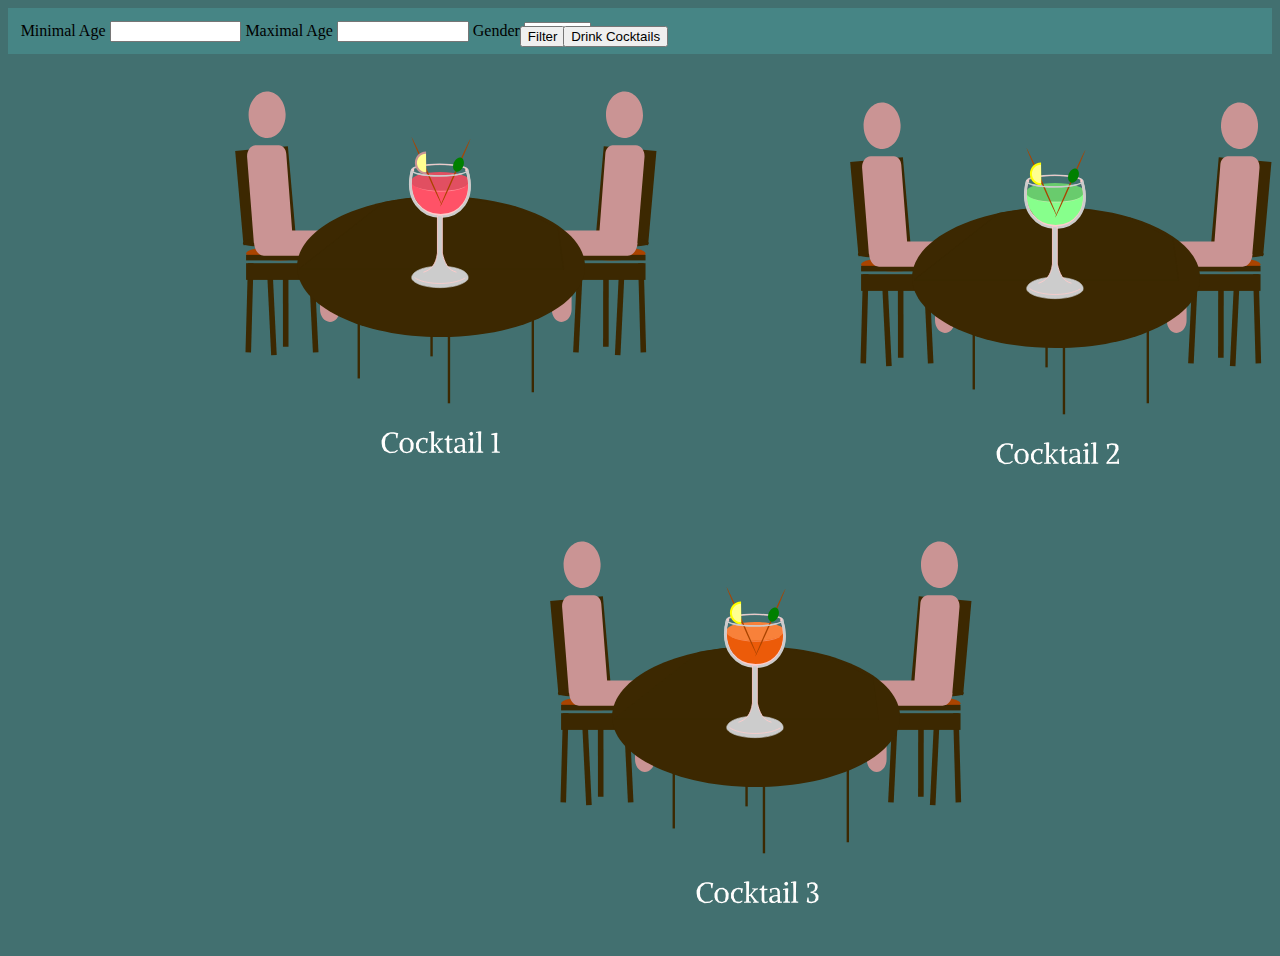
==== commit b3e95338: "aANGEPAST" ====
--- a/index.html
+++ b/index.html
@@ -10,30 +10,50 @@
 </head>
 <body>
     <script src="js/script.js" ></script>
+    <div class="buttonsBar">
+        <form id="filterForm">
+            <label for="minAge">Minimal Age</label>
+            <input type="number" name="iMinAgeInput" id="iMinAgeInput">
+            <label for="minAge">Maximal Age</label>
+            <input type="number" name="iMaxAgeInput" id="iMaxAgeInput">
+            <label for="gender">Gender</label>
+            <select id="sGenderInput" name="sGender">
+                <option value="empty">Both</option>
+                <option value="M">Male</option>
+                <option value="F">Female</option>
+            </select>
+            </form> 
+            <div class="ButtonsBox">
+                <button id="filterButton" onclick="resetData()"><span>Filter</span></button>
+                <button id="drinkButton" onclick="drinkAllCocktails()"><span>Drink Cocktails</span></button>
+            </div>
+            
+        </div>
+        <div class="svgBox">
     <svg width="1487" height="890" viewBox="0 0 1487 890" fill="none" xmlns="http://www.w3.org/2000/svg">
-        <rect width="1487" height="890" fill-opacity="0"/>
+        <rect width="1487" height="890"/>
         <g id="Table3">
             <rect x="926.237" y="661.971" width="5.56797" height="89.0875" transform="rotate(2.79064 926.237 661.971)" fill="#3C2801"/>
             <rect x="884.477" y="659.187" width="5.56797" height="89.0875" transform="rotate(2.79064 884.477 659.187)" fill="#3C2801"/>
             <rect x="945.096" y="659.365" width="5.56797" height="89.0875" transform="rotate(-1.59746 945.096 659.365)" fill="#3C2801"/>
             <rect x="910.194" y="661.558" width="5.56797" height="81.2284" transform="rotate(0.0763687 910.194 661.558)" fill="#3C2801"/>
             <rect x="882.924" y="659.187" width="69.5996" height="16.7039" fill="#3C2801"/>
-            <ellipse cx="919.116" cy="649.443" rx="33.4078" ry="6.95996" fill="#FF0000"/>
+            <ellipse cx="919.116" cy="649.443" rx="33.4078" ry="6.95996" fill="#AA4400"/>
             <rect x="885.708" y="650.835" width="66.8156" height="5.56797" fill="#3C2801"/>
             <rect x="910.75" y="542.26" width="52.8957" height="94.6554" transform="rotate(5.05367 910.75 542.26)" fill="#3C2801"/>
             <ellipse cx="929.379" cy="636.403" rx="26.5828" ry="4.99999" transform="rotate(6.19465 929.379 636.403)" fill="#3C2801"/>
-            <path d="M930.961 533.981C941.185 534.369 949.718 524.283 950.019 511.456C950.319 498.632 942.276 487.919 932.052 487.531C921.833 487.143 913.298 497.228 912.998 510.05C912.696 522.879 920.742 533.592 930.961 533.981Z" id="faceCocktail3" fill="#CA9494"/>
+            <path id="faceCocktail3" d="M930.961 533.981C941.185 534.369 949.718 524.283 950.019 511.456C950.319 498.632 942.276 487.919 932.052 487.531C921.833 487.143 913.298 497.228 912.998 510.05C912.696 522.879 920.742 533.592 930.961 533.981Z" fill="#CA9494"/>
             <path d="M951.495 553.319C951.744 550.226 950.95 547.145 949.315 544.837C947.679 542.528 945.348 541.198 942.901 541.198H919.65C915.872 541.198 912.71 544.847 912.347 549.628L906.497 626.515H871.946C868.435 626.515 865.067 628.29 862.587 631.449C860.106 634.609 858.715 638.894 858.72 643.358L858.794 705.378C858.803 712.327 863.235 717.921 868.697 717.921C868.701 717.921 868.709 717.921 868.714 717.921C874.184 717.921 878.61 712.27 878.603 705.316L878.544 655.525C878.543 654.498 878.863 653.513 879.434 652.785C880.004 652.059 880.779 651.652 881.586 651.652H934.659C940.128 651.652 943.986 646.344 944.564 639.066C944.601 638.582 949.385 579.408 951.495 553.319Z" fill="#CA9494"/>
             <rect width="5.56797" height="89.0875" transform="matrix(-0.998814 0.0486865 0.0486865 0.998814 579.383 661.971)" fill="#3C2801"/>
             <rect width="5.56797" height="89.0875" transform="matrix(-0.998814 0.0486865 0.0486865 0.998814 621.143 659.187)" fill="#3C2801"/>
             <rect width="5.56797" height="89.0875" transform="matrix(-0.999611 -0.0278773 -0.0278773 0.999611 560.524 659.365)" fill="#3C2801"/>
             <rect width="5.56797" height="81.2284" transform="matrix(-0.999999 0.00133288 0.00133288 0.999999 595.426 661.558)" fill="#3C2801"/>
             <rect width="69.5996" height="16.7039" transform="matrix(-1 0 0 1 622.696 659.187)" fill="#3C2801"/>
-            <ellipse cx="33.4078" cy="6.95996" rx="33.4078" ry="6.95996" transform="matrix(-1 0 0 1 619.912 642.483)" fill="#FF0000"/>
+            <ellipse cx="33.4078" cy="6.95996" rx="33.4078" ry="6.95996" transform="matrix(-1 0 0 1 619.912 642.483)" fill="#AA4400"/>
             <rect width="66.8156" height="5.56797" transform="matrix(-1 0 0 1 619.912 650.835)" fill="#3C2801"/>
             <rect width="52.8957" height="94.6554" transform="matrix(-0.996113 0.0880888 0.0880888 0.996113 594.87 542.26)" fill="#3C2801"/>
             <ellipse cx="26.5828" cy="4.99999" rx="26.5828" ry="4.99999" transform="matrix(-0.994161 0.107907 0.107907 0.994161 602.129 628.564)" fill="#3C2801"/>
-            <path d="M574.659 533.981C564.435 534.369 555.901 524.283 555.601 511.456C555.301 498.632 563.344 487.919 573.568 487.531C583.787 487.143 592.322 497.228 592.622 510.05C592.924 522.879 584.878 533.592 574.659 533.981Z" id="faceCocktail3" fill="#CA9494"/>
+            <path id="faceCocktail3" d="M574.659 533.981C564.435 534.369 555.901 524.283 555.601 511.456C555.301 498.632 563.344 487.919 573.568 487.531C583.787 487.143 592.322 497.228 592.622 510.05C592.924 522.879 584.878 533.592 574.659 533.981Z" fill="#CA9494"/>
             <path d="M554.125 553.319C553.876 550.226 554.67 547.145 556.305 544.837C557.941 542.528 560.272 541.198 562.719 541.198H585.97C589.748 541.198 592.91 544.847 593.273 549.628L599.123 626.515H633.674C637.185 626.515 640.553 628.29 643.033 631.449C645.514 634.609 646.905 638.894 646.9 643.358L646.826 705.378C646.817 712.327 642.385 717.921 636.923 717.921C636.919 717.921 636.911 717.921 636.906 717.921C631.436 717.921 627.01 712.27 627.017 705.316L627.076 655.525C627.077 654.498 626.757 653.513 626.186 652.785C625.616 652.059 624.841 651.652 624.034 651.652H570.961C565.492 651.652 561.634 646.344 561.056 639.066C561.019 638.582 556.235 579.408 554.125 553.319Z" fill="#CA9494"/>
             <path d="M738.556 752.366V614.326" stroke="#3C2801" stroke-width="2.38"/>
             <path d="M665.77 774.453V636.413" stroke="#3C2801" stroke-width="2.38"/>
@@ -41,30 +61,33 @@
             <path d="M746.468 730.28V592.24" stroke="#3C2801" stroke-width="2.38"/>
             <path d="M839.824 788.257V650.217" stroke="#3C2801" stroke-width="2.38"/>
             <path d="M748.05 733.041C827.573 733.041 892.04 701.521 892.04 662.64C892.04 623.759 827.573 592.24 748.05 592.24C668.527 592.24 604.06 623.759 604.06 662.64C604.06 701.521 668.527 733.041 748.05 733.041Z" fill="#3C2801"/>
+            <path d="M704.896 846.721L702.04 848.663L696.613 849.291L691.216 846.721L689.188 843.037L688.617 839.352V836.439L690.159 832.698L693.843 829.214L697.756 828.128H700.955L705.324 829.242L704.81 830.699L704.41 834.154L703.325 834.24L702.668 830.242L700.555 829.699H697.128L692.844 833.355L691.901 838.039L692.301 842.38L693.957 845.436L696.928 847.778L701.583 847.378L704.239 845.778L704.896 846.721ZM706.491 843.294V839.552L708.176 836.154L711.404 834.012L715.316 833.869L718.886 836.011L720.743 839.438L720.4 844.664L718.286 848.035L713.86 849.291L710.147 848.577L707.434 846.121L706.491 843.294ZM709.633 838.581L709.49 841.78L709.833 845.093L711.061 847.235L714.088 847.977L716.887 846.749L717.715 842.294L717.43 838.581L716.373 836.211L714.288 835.154L711.432 835.468L709.633 838.581ZM732.628 835.497L729.03 835.211L726.46 837.953L725.717 840.923L726.088 843.95L727.916 847.263L731.429 847.835L734.114 846.407L734.628 847.149L732.371 848.948L729.687 849.291L725.603 848.12L723.061 843.979L723.032 839.21L724.974 835.811L727.973 834.24L730.572 833.869L734.942 834.44L734.085 838.924L733.143 839.067L732.628 835.497ZM744.777 837.524L746.091 835.611L744.177 835.297L744.32 834.297L747.319 834.44L749.947 834.297L749.889 835.297L747.89 835.925L743.806 840.323L746.177 843.665L749.118 847.292L750.803 847.863L750.661 848.863L747.69 848.72L744.977 848.863L745.034 847.863L746.405 847.778L745.634 846.35L742.321 841.951H740.922L740.979 843.979L741.036 847.292L743.006 847.863L742.835 848.863L739.665 848.72L736.009 848.863L736.124 847.863L738.123 847.378L738.208 844.293L738.323 838.039L738.208 831.67L738.066 828.814L736.038 828.899L735.895 827.9L739.836 827.129L741.264 827.443L741.064 831.213L740.893 840.837H741.778L744.777 837.524ZM758.461 849.006L756.518 849.291L754.491 848.606L753.577 846.321L753.72 841.009L753.577 836.211L751.606 835.925L751.435 834.926L753.691 834.326L754.719 831.441H756.176L756.09 834.64L759.546 834.754L759.374 836.011L756.376 836.211L756.261 837.524L756.376 846.178L756.947 847.892L759.632 847.178L760.06 848.035L758.461 849.006ZM764.551 847.121L766.693 847.663L769.577 846.007L769.463 842.151H766.978L764.779 843.037L763.78 844.807L764.551 847.121ZM771.919 843.522L772.119 847.549L774.09 847.835L773.89 848.777L769.92 849.12L769.549 847.435H769.406L766.579 849.12H763.608L761.609 847.663L761.009 844.864L762.266 842.637L765.693 841.152L769.463 841.009L769.349 837.439L768.806 835.668L766.493 835.011L763.723 835.668L763.637 838.695L762.523 838.924L761.78 835.011L765.065 834.04L768.749 833.869L770.977 834.954L771.891 837.41L771.919 843.522ZM776.863 828.5L778.177 827.871L779.547 828.328L780.176 829.87L779.376 831.127L778.034 831.67L776.777 830.899L776.177 829.613L776.863 828.5ZM780.09 838.353L779.919 841.209L780.004 843.979L780.119 847.292L782.204 847.863L782.061 848.863L778.691 848.72L775.206 848.863L775.263 847.863L777.148 847.292L777.291 844.293L777.234 838.81L777.091 835.839L775.064 835.925L774.921 834.926L778.862 834.154L780.29 834.469L780.09 838.353ZM788.088 831.213L787.917 841.209L788.002 843.979L788.231 847.292L790.316 847.863L790.173 848.863L786.689 848.72L783.204 848.863L783.261 847.863L785.146 847.292L785.289 844.293L785.403 838.039L785.232 831.67L785.089 828.814L783.061 828.899L782.919 827.9L786.86 827.129L788.288 827.443L788.088 831.213ZM810.268 845.807L807.555 848.349L803.528 849.177L801.186 848.948L798.729 848.12L799.443 843.436L800.472 843.579L800.957 847.263L803.299 847.778L806.498 846.949L807.783 843.636L807.098 840.952L804.87 839.267L802.557 838.924V837.782L804.756 837.296L806.526 835.64L807.069 832.784L806.298 830.756L804.184 829.728L801.3 830.356L800.757 833.869L799.729 834.012L799.072 829.499L803.442 828.157L806.869 828.614L809.382 830.727L809.697 833.212L809.068 835.354L807.812 837.125L805.441 838.096V838.21L808.783 839.152L810.582 841.78L810.268 845.807Z" fill="#FFFEFD"/>
             <g clip-path="url(#clip0_1_2)">
-            <path d="M719.324 670.873C726.216 658.478 769.548 659.334 774.539 670.873C775.196 671.978 775.241 674.313 774.539 675.609C763.434 686.866 726.491 685.066 719.324 675.609C718.493 674.597 718.39 671.744 719.324 670.873Z" fill="#CCCCCC" stroke="#CCCCCC" stroke-width="0.620219"/>
-            <path d="M721.788 673.543C730.661 680.268 758.16 681.947 771.917 673.904" stroke="white" stroke-opacity="0.85" stroke-width="0.763248" stroke-linecap="round" stroke-linejoin="round"/>
-            <path d="M730.738 667.843C737.415 665.644 742.849 661.032 744.367 648.813V611.484H749.235V648.813C751.339 657.947 754.583 665.796 762.972 667.843" fill="#CCCCCC"/>
-            <path d="M730.738 667.843C737.415 665.644 742.849 661.032 744.367 648.813V611.484H749.235V648.813C751.339 657.947 754.583 665.796 762.972 667.843" stroke="white" stroke-opacity="0.85" stroke-width="0.882249" stroke-linecap="round" stroke-linejoin="round"/>
             <g id="Cocktail3Content">
-                <path d="M719.249 591.016H775.155L772.815 597.952L769.222 603.05L761.952 608.983L756.018 611.406L749.5 612.743L743.149 612.075L737.133 610.487L732.119 608.482L727.857 605.306L723.762 600.961L721.339 597.2L720.085 594.777L719.249 591.016Z" fill="#EC5B09" stroke="#00FF00" stroke-width="0.336032"/>
-                <path d="M773.345 590.923C773.346 592.551 770.581 594.114 765.657 595.267C760.734 596.419 754.054 597.069 747.083 597.072C740.113 597.076 733.422 596.433 728.477 595.286C723.532 594.138 720.738 592.579 720.707 590.95C720.675 589.321 723.411 587.756 728.313 586.598C733.215 585.44 739.884 584.784 746.855 584.773C753.826 584.762 760.531 585.398 765.497 586.542C770.464 587.685 773.286 589.241 773.345 590.87" fill="#F8813E"/>
-                <path d="M726.065 594.587C735.995 598.386 757.963 598.645 767.689 594.587" stroke="white" stroke-opacity="0.85" stroke-width="0.416742" stroke-linecap="round" stroke-linejoin="round"/>
-            </g>
-            <path d="M719.196 565.824C704.497 626.217 791.464 625.984 773.822 565.824H773.988" stroke="white" stroke-opacity="0.85" stroke-width="2.52971" stroke-linecap="round" stroke-linejoin="round"/>
-            <path d="M718.977 565.954C703.8 627.988 792.221 627.748 774.007 565.954" stroke="#CCCCCC" stroke-width="2.60524" stroke-linecap="round" stroke-linejoin="round"/>
-            <path d="M774.69 565.831C774.687 567.384 771.738 568.873 766.488 569.972C761.239 571.071 754.117 571.69 746.686 571.693C739.255 571.696 732.121 571.084 726.848 569.99C721.576 568.895 718.596 567.409 718.562 565.856C718.529 564.303 721.446 562.811 726.673 561.707C731.9 560.603 739.01 559.977 746.442 559.967C753.874 559.956 761.022 560.563 766.317 561.652C771.613 562.742 774.624 564.226 774.69 565.779" stroke="#CCCCCC" stroke-width="1.28466" stroke-linecap="round" stroke-linejoin="round"/>
-            <path d="M719.716 564.856C726.846 558.708 766.854 558.802 773.578 564.766" stroke="white" stroke-opacity="0.85" stroke-width="0.805126" stroke-linecap="round" stroke-linejoin="round"/>
-            <path d="M720.407 564.152C719.702 564.225 719.152 564.842 719.152 565.584C719.152 566.375 719.778 567.015 720.55 567.015C720.629 567.015 720.704 567.003 720.78 566.99V564.169C720.704 564.155 720.63 564.152 720.55 564.152C720.501 564.152 720.454 564.147 720.407 564.152Z" fill="white" fill-opacity="0.85" stroke="white" stroke-opacity="0.85" stroke-width="0.260906" stroke-linecap="round" stroke-linejoin="round"/>
-            <path d="M772.855 564.057C773.557 564.133 774.106 564.77 774.106 565.536C774.106 566.353 773.482 567.015 772.712 567.015C772.633 567.015 772.558 567.002 772.482 566.989V564.074C772.558 564.061 772.632 564.057 772.712 564.057C772.76 564.057 772.808 564.052 772.855 564.057Z" fill="white" fill-opacity="0.85" stroke="white" stroke-opacity="0.85" stroke-width="0.264841" stroke-linecap="round" stroke-linejoin="round"/>
-            <path d="M761.662 568.073C757.672 577.019 753.913 585.628 751.209 592.011C748.504 598.394 747.076 602.031 747.237 602.122C747.398 602.213 749.135 598.752 752.067 592.498C754.999 586.244 758.887 577.707 762.877 568.762C766.867 559.816 770.634 551.192 773.351 544.782C776.068 538.371 777.513 534.698 777.369 534.568C777.226 534.438 775.505 537.861 772.585 544.088C769.665 550.314 765.783 558.834 761.793 567.779" fill="#AA4400"/>
-            <path d="M760.735 558.414C759.988 560.207 759.76 562.131 760.104 563.764C760.447 565.396 761.332 566.605 762.565 567.124C763.799 567.643 765.28 567.43 766.683 566.532C768.086 565.634 769.297 564.124 770.05 562.333C770.803 560.542 771.036 558.618 770.699 556.981C770.362 555.344 769.482 554.129 768.252 553.602C767.022 553.076 765.542 553.28 764.138 554.171C762.733 555.062 761.518 556.567 760.76 558.355" fill="#008000"/>
-            <path d="M734.19 566.248C738.179 575.194 741.939 583.803 744.643 590.187C747.347 596.57 748.776 600.206 748.615 600.297C748.454 600.389 746.717 596.928 743.785 590.673C740.853 584.419 736.965 575.883 732.975 566.937C728.985 557.992 725.218 549.367 722.501 542.957C719.784 536.547 718.338 532.873 718.482 532.743C718.626 532.613 720.346 536.037 723.266 542.263C726.187 548.489 730.068 557.009 734.059 565.954" fill="#AA4400"/>
-            <path d="M732.773 547.309C732.843 547.308 732.912 547.312 732.982 547.312L733.155 570.015C733.085 570.016 733.017 570.021 732.947 570.021C726.851 570.068 721.87 565.021 721.822 558.749L721.821 558.65C721.826 552.417 726.715 547.355 732.773 547.309Z" fill="#FFFF00"/>
-            <path d="M724.016 569.293C729.305 570.803 737.728 571.696 746.686 571.694C755.603 571.688 763.974 570.796 769.239 569.293" stroke="#CCCCCC" stroke-width="1.28466" stroke-linecap="round" stroke-linejoin="round"/>
-            <path d="M732.748 549.465C732.805 549.465 732.861 549.468 732.917 549.468L733.057 567.857C733.001 567.858 732.945 567.862 732.889 567.862C727.951 567.9 723.916 563.812 723.877 558.732L723.877 558.652C723.881 553.603 727.841 549.503 732.748 549.465Z" fill="#FFFF90"/>
-            </g>
-            <path d="M706.589 834.44H704.074C703.925 833.717 703.665 833.081 703.293 832.533C702.928 831.986 702.482 831.526 701.954 831.154C701.434 830.775 700.856 830.491 700.22 830.302C699.585 830.113 698.922 830.018 698.232 830.018C696.975 830.018 695.835 830.336 694.814 830.971C693.8 831.607 692.992 832.543 692.39 833.781C691.795 835.018 691.498 836.536 691.498 838.335C691.498 840.133 691.795 841.651 692.39 842.888C692.992 844.126 693.8 845.062 694.814 845.698C695.835 846.333 696.975 846.651 698.232 846.651C698.922 846.651 699.585 846.556 700.22 846.367C700.856 846.178 701.434 845.897 701.954 845.525C702.482 845.147 702.928 844.683 703.293 844.136C703.665 843.581 703.925 842.946 704.074 842.229H706.589C706.4 843.291 706.055 844.241 705.555 845.079C705.054 845.917 704.432 846.631 703.689 847.219C702.945 847.8 702.11 848.243 701.184 848.548C700.264 848.852 699.28 849.004 698.232 849.004C696.461 849.004 694.885 848.571 693.506 847.706C692.127 846.84 691.042 845.61 690.25 844.014C689.459 842.418 689.064 840.525 689.064 838.335C689.064 836.144 689.459 834.251 690.25 832.655C691.042 831.059 692.127 829.829 693.506 828.963C694.885 828.098 696.461 827.665 698.232 827.665C699.28 827.665 700.264 827.817 701.184 828.122C702.11 828.426 702.945 828.872 703.689 829.46C704.432 830.042 705.054 830.752 705.555 831.59C706.055 832.422 706.4 833.372 706.589 834.44ZM716.658 849.045C715.251 849.045 714.018 848.71 712.956 848.04C711.901 847.371 711.076 846.435 710.481 845.231C709.893 844.028 709.599 842.621 709.599 841.012C709.599 839.389 709.893 837.973 710.481 836.763C711.076 835.552 711.901 834.612 712.956 833.943C714.018 833.274 715.251 832.939 716.658 832.939C718.064 832.939 719.295 833.274 720.35 833.943C721.411 834.612 722.236 835.552 722.824 836.763C723.419 837.973 723.717 839.389 723.717 841.012C723.717 842.621 723.419 844.028 722.824 845.231C722.236 846.435 721.411 847.371 720.35 848.04C719.295 848.71 718.064 849.045 716.658 849.045ZM716.658 846.894C717.726 846.894 718.605 846.621 719.295 846.073C719.984 845.525 720.495 844.805 720.826 843.913C721.158 843.02 721.323 842.053 721.323 841.012C721.323 839.971 721.158 839.001 720.826 838.101C720.495 837.202 719.984 836.475 719.295 835.921C718.605 835.366 717.726 835.089 716.658 835.089C715.59 835.089 714.711 835.366 714.021 835.921C713.331 836.475 712.821 837.202 712.489 838.101C712.158 839.001 711.992 839.971 711.992 841.012C711.992 842.053 712.158 843.02 712.489 843.913C712.821 844.805 713.331 845.525 714.021 846.073C714.711 846.621 715.59 846.894 716.658 846.894ZM733.699 849.045C732.239 849.045 730.981 848.7 729.926 848.01C728.871 847.32 728.06 846.37 727.492 845.16C726.924 843.95 726.64 842.567 726.64 841.012C726.64 839.43 726.931 838.034 727.512 836.823C728.101 835.606 728.919 834.656 729.967 833.973C731.022 833.284 732.252 832.939 733.658 832.939C734.754 832.939 735.741 833.142 736.62 833.548C737.499 833.953 738.219 834.521 738.78 835.251C739.341 835.982 739.69 836.834 739.825 837.807H737.431C737.249 837.097 736.843 836.468 736.214 835.921C735.592 835.366 734.754 835.089 733.699 835.089C732.766 835.089 731.948 835.333 731.245 835.819C730.548 836.299 730.004 836.979 729.612 837.858C729.226 838.73 729.034 839.754 729.034 840.931C729.034 842.134 729.223 843.182 729.602 844.075C729.987 844.967 730.528 845.66 731.224 846.154C731.928 846.648 732.752 846.894 733.699 846.894C734.321 846.894 734.886 846.786 735.393 846.57C735.9 846.354 736.329 846.043 736.681 845.637C737.032 845.231 737.283 844.744 737.431 844.176H739.825C739.69 845.096 739.355 845.924 738.821 846.661C738.293 847.391 737.594 847.973 736.721 848.406C735.856 848.832 734.848 849.045 733.699 849.045ZM745.555 843.04L745.514 840.079H746.001L752.817 833.142H755.778L748.517 840.485H748.314L745.555 843.04ZM743.324 848.72V827.949H745.717V848.72H743.324ZM753.222 848.72L747.137 841.012L748.841 839.349L756.265 848.72H753.222ZM765.634 833.142V835.17H757.561V833.142H765.634ZM759.914 829.41H762.307V844.258C762.307 844.934 762.405 845.441 762.601 845.779C762.804 846.11 763.061 846.333 763.372 846.448C763.69 846.556 764.025 846.61 764.376 846.61C764.64 846.61 764.856 846.597 765.025 846.57C765.194 846.536 765.33 846.509 765.431 846.489L765.918 848.639C765.755 848.7 765.529 848.761 765.238 848.821C764.947 848.889 764.579 848.923 764.133 848.923C763.457 848.923 762.794 848.777 762.145 848.487C761.503 848.196 760.968 847.753 760.542 847.158C760.123 846.563 759.914 845.813 759.914 844.907V829.41ZM773.818 849.085C772.831 849.085 771.935 848.899 771.131 848.527C770.326 848.149 769.687 847.604 769.214 846.894C768.741 846.178 768.504 845.312 768.504 844.298C768.504 843.406 768.68 842.682 769.031 842.128C769.383 841.566 769.853 841.127 770.441 840.809C771.029 840.491 771.678 840.255 772.388 840.099C773.105 839.937 773.825 839.809 774.549 839.714C775.495 839.592 776.263 839.501 776.851 839.44C777.446 839.372 777.879 839.261 778.149 839.105C778.426 838.95 778.565 838.679 778.565 838.294V838.213C778.565 837.212 778.291 836.435 777.743 835.88C777.202 835.326 776.381 835.049 775.279 835.049C774.136 835.049 773.24 835.299 772.591 835.799C771.942 836.299 771.486 836.834 771.222 837.401L768.95 836.59C769.356 835.644 769.897 834.907 770.573 834.379C771.256 833.845 772 833.473 772.804 833.264C773.616 833.047 774.413 832.939 775.198 832.939C775.698 832.939 776.273 833 776.922 833.122C777.578 833.236 778.21 833.477 778.818 833.842C779.434 834.207 779.944 834.758 780.35 835.495C780.756 836.232 780.958 837.219 780.958 838.456V848.72H778.565V846.61H778.443C778.281 846.949 778.01 847.31 777.632 847.696C777.253 848.081 776.749 848.409 776.121 848.679C775.492 848.95 774.724 849.085 773.818 849.085ZM774.184 846.935C775.13 846.935 775.928 846.749 776.577 846.377C777.233 846.005 777.726 845.525 778.058 844.937C778.396 844.349 778.565 843.73 778.565 843.081V840.89C778.463 841.012 778.24 841.124 777.896 841.225C777.557 841.32 777.165 841.404 776.719 841.479C776.28 841.546 775.85 841.607 775.431 841.661C775.019 841.708 774.684 841.749 774.427 841.783C773.805 841.864 773.223 841.996 772.682 842.178C772.148 842.354 771.716 842.621 771.384 842.98C771.06 843.331 770.897 843.811 770.897 844.42C770.897 845.251 771.205 845.88 771.82 846.306C772.442 846.725 773.23 846.935 774.184 846.935ZM785.327 848.72V833.142H787.721V848.72H785.327ZM786.544 830.545C786.078 830.545 785.675 830.387 785.337 830.069C785.006 829.751 784.84 829.369 784.84 828.923C784.84 828.476 785.006 828.094 785.337 827.777C785.675 827.459 786.078 827.3 786.544 827.3C787.011 827.3 787.41 827.459 787.741 827.777C788.079 828.094 788.248 828.476 788.248 828.923C788.248 829.369 788.079 829.751 787.741 830.069C787.41 830.387 787.011 830.545 786.544 830.545ZM794.498 827.949V848.72H792.105V827.949H794.498ZM813.892 849.004C812.553 849.004 811.36 848.774 810.312 848.314C809.271 847.855 808.442 847.216 807.827 846.397C807.219 845.573 806.887 844.616 806.833 843.527H809.389C809.443 844.197 809.673 844.775 810.079 845.262C810.484 845.742 811.015 846.113 811.671 846.377C812.327 846.641 813.054 846.773 813.852 846.773C814.744 846.773 815.535 846.617 816.225 846.306C816.914 845.995 817.455 845.562 817.848 845.008C818.24 844.454 818.436 843.811 818.436 843.081C818.436 842.317 818.246 841.644 817.868 841.063C817.489 840.475 816.935 840.015 816.205 839.683C815.474 839.352 814.582 839.186 813.527 839.186H811.864V836.955H813.527C814.352 836.955 815.075 836.806 815.697 836.509C816.326 836.211 816.816 835.792 817.168 835.251C817.526 834.71 817.706 834.075 817.706 833.345C817.706 832.641 817.55 832.03 817.239 831.509C816.928 830.988 816.489 830.583 815.921 830.292C815.359 830.001 814.697 829.856 813.933 829.856C813.216 829.856 812.54 829.988 811.904 830.251C811.276 830.508 810.762 830.884 810.363 831.377C809.964 831.864 809.747 832.452 809.714 833.142H807.28C807.32 832.053 807.648 831.1 808.263 830.282C808.879 829.457 809.683 828.815 810.677 828.355C811.678 827.895 812.777 827.665 813.973 827.665C815.258 827.665 816.36 827.925 817.28 828.446C818.199 828.96 818.906 829.639 819.399 830.485C819.893 831.33 820.14 832.243 820.14 833.223C820.14 834.393 819.832 835.39 819.217 836.215C818.608 837.04 817.78 837.611 816.732 837.929V838.091C818.044 838.308 819.068 838.865 819.805 839.765C820.542 840.657 820.91 841.763 820.91 843.081C820.91 844.21 820.603 845.224 819.988 846.124C819.379 847.016 818.547 847.719 817.493 848.233C816.438 848.747 815.238 849.004 813.892 849.004Z" fill="#3C2801"/>
+                <path d="M718.5 577L776.5 577.26L775 583L776.263 588L772.988 596.645L764.709 606.202L757.952 610.106L750.53 612.26L743.297 611.183L736.446 608.625L730.736 605.395L725.883 600.279L721.22 593.279L719.5 587.5L718.46 583.318V580.5L718.5 577Z" fill="#EC5B09" stroke="#EC5B09" stroke-width="0.336032"/>
+                <path d="M723.883 582.85C735.251 588.585 760.399 588.976 771.533 582.85" stroke="#FFCCCC" stroke-width="0.416742" stroke-linecap="round" stroke-linejoin="round"/>
+                <path d="M776.5 577.5C774.661 579.183 774.174 582.135 768.538 583.875C762.902 585.616 755.255 586.596 747.275 586.602C739.296 586.607 731.636 585.637 725.975 583.904C720.314 582.171 718.535 579.959 718.5 577.5C718.464 575.041 720.176 572.537 725.788 570.788C731.4 569.04 739.033 568.049 747.014 568.033C754.994 568.017 762.67 568.977 768.355 570.703C774.041 572.429 776.432 574.541 776.5 577" fill="#F8813A"/>
+            </g>
+            <path d="M720 594L690.5 598.5L606.08 664.76H730.08L739.08 662.76L741.58 660.26L744.08 650.26V616.26V613.76L736.58 612.26L728.08 607.76L721.58 601.26L720 594Z" fill="#3B2801"/>
+            <path d="M753.58 660.26L762.08 664.76H870.58L865.08 624.26L822.5 603.26L774.5 594V597.5L771.08 603.26L764.08 609.76L758.58 612.26L754.58 613.76H749.58V641.26L749.08 650.26L750.58 653.76L753.58 660.26Z" fill="#3B2801"/>
+            <path d="M730.08 664.76L739.08 662.76L741.58 660.26L744.08 650.26V616.26V613.76L736.58 612.26L728.08 607.76L721.58 601.26L720 594L690.5 598.5L606.08 664.76M730.08 664.76H762.08M730.08 664.76H606.08M762.08 664.76L753.58 660.26L750.58 653.76L749.08 650.26L749.58 641.26V613.76H754.58L758.58 612.26L764.08 609.76L771.08 603.26L774.5 597.5V594L822.5 603.26L865.08 624.26L870.58 664.76M762.08 664.76H870.58M870.58 664.76H606.08" stroke="#3B2801"/>
+            <path d="M719.276 566.084C704.577 626.477 791.544 626.244 773.902 566.084H774.068" stroke="#FFCCCC" stroke-width="2.52971" stroke-linecap="round" stroke-linejoin="round"/>
+            <path d="M719.057 566.214C703.88 628.248 792.301 628.008 774.087 566.214" stroke="#CCCCCC" stroke-width="2.60524" stroke-linecap="round" stroke-linejoin="round"/>
+            <path d="M774.77 566.091C774.767 567.644 771.818 569.133 766.568 570.232C761.319 571.331 754.197 571.95 746.766 571.953C739.335 571.956 732.201 571.344 726.928 570.25C721.656 569.155 718.676 567.669 718.642 566.116C718.609 564.563 721.526 563.071 726.753 561.967C731.98 560.863 739.09 560.237 746.522 560.227C753.954 560.216 761.102 560.823 766.397 561.912C771.693 563.002 774.704 564.486 774.77 566.039" stroke="#CCCCCC" stroke-width="1.28466" stroke-linecap="round" stroke-linejoin="round"/>
+            <path d="M719.796 565.116C726.926 558.968 766.934 559.062 773.659 565.026" stroke="#FFCCCC" stroke-width="0.805126" stroke-linecap="round" stroke-linejoin="round"/>
+            <path d="M720.487 564.412C719.782 564.485 719.232 565.102 719.232 565.844C719.232 566.635 719.858 567.275 720.63 567.275C720.709 567.275 720.784 567.263 720.86 567.25V564.429C720.784 564.415 720.71 564.412 720.63 564.412C720.581 564.412 720.534 564.407 720.487 564.412Z" fill="#FFCCCC" stroke="#FFCCCC" stroke-width="0.260906" stroke-linecap="round" stroke-linejoin="round"/>
+            <path d="M772.935 564.317C773.637 564.393 774.186 565.03 774.186 565.796C774.186 566.613 773.562 567.275 772.792 567.275C772.713 567.275 772.638 567.262 772.562 567.249V564.334C772.638 564.321 772.712 564.317 772.792 564.317C772.84 564.317 772.888 564.312 772.935 564.317Z" fill="#FFCCCC" stroke="#FFCCCC" stroke-width="0.264841" stroke-linecap="round" stroke-linejoin="round"/>
+            <path d="M761.742 568.333C757.752 577.279 753.993 585.888 751.289 592.271C748.584 598.654 747.156 602.291 747.317 602.382C747.478 602.473 749.215 599.012 752.147 592.758C755.079 586.504 758.967 577.967 762.957 569.022C766.947 560.076 770.714 551.452 773.431 545.042C776.148 538.631 777.593 534.958 777.45 534.828C777.306 534.698 775.585 538.121 772.665 544.347C769.745 550.574 765.863 559.094 761.873 568.039" fill="#AA4400"/>
+            <path d="M760.815 558.674C760.068 560.467 759.841 562.391 760.184 564.024C760.527 565.656 761.412 566.865 762.646 567.384C763.879 567.903 765.36 567.69 766.763 566.792C768.166 565.894 769.377 564.384 770.13 562.593C770.883 560.802 771.116 558.878 770.779 557.241C770.442 555.604 769.562 554.389 768.332 553.862C767.102 553.336 765.622 553.54 764.218 554.431C762.813 555.322 761.598 556.827 760.84 558.615" fill="#008000"/>
+            <path d="M734.27 566.508C738.259 575.454 742.019 584.063 744.723 590.447C747.427 596.83 748.856 600.466 748.695 600.557C748.534 600.649 746.797 597.188 743.865 590.933C740.933 584.679 737.045 576.143 733.055 567.197C729.065 558.252 725.298 549.628 722.581 543.217C719.864 536.807 718.418 533.133 718.562 533.003C718.706 532.873 720.426 536.297 723.347 542.523C726.267 548.749 730.148 557.269 734.139 566.214" fill="#AA4400"/>
+            <path d="M732.853 547.569C732.923 547.568 732.992 547.572 733.062 547.573L733.235 570.275C733.165 570.276 733.097 570.281 733.027 570.281C726.931 570.328 721.95 565.281 721.902 559.009L721.901 558.91C721.906 552.677 726.795 547.615 732.853 547.569Z" fill="#FFFF00"/>
+            <path d="M724.095 569.553C729.385 571.063 737.808 571.956 746.766 571.954C755.683 571.948 764.054 571.056 769.319 569.553" stroke="#CCCCCC" stroke-width="1.28466" stroke-linecap="round" stroke-linejoin="round"/>
+            <path d="M732.828 549.725C732.885 549.725 732.941 549.728 732.997 549.728L733.137 568.117C733.081 568.118 733.025 568.122 732.969 568.122C728.031 568.16 723.996 564.072 723.957 558.992L723.957 558.912C723.961 553.863 727.921 549.763 732.828 549.725Z" fill="#FFFF90"/>
+            <path d="M719.404 671.133C726.296 658.738 769.628 659.594 774.619 671.133C775.276 672.238 775.321 674.573 774.619 675.869C763.514 687.126 726.571 685.326 719.404 675.869C718.573 674.857 718.469 672.004 719.404 671.133Z" fill="#CCCCCC" stroke="#CCCCCC" stroke-width="0.620219"/>
+            <path d="M721.868 673.803C730.741 680.528 758.24 682.207 771.997 674.164" stroke="#FFCCCC" stroke-width="0.763248" stroke-linecap="round" stroke-linejoin="round"/>
+            <path d="M730.818 668.103C737.495 665.904 742.929 661.292 744.447 649.073V611.744H749.315V649.073C751.419 658.207 754.663 666.056 763.052 668.103" fill="#CCCCCC"/>
+            <path d="M730.818 668.103C737.495 665.904 742.929 661.292 744.447 649.073V611.744H749.315V649.073C751.419 658.207 754.663 666.056 763.052 668.103" stroke="#FFCCCC" stroke-width="0.882249" stroke-linecap="round" stroke-linejoin="round"/>
+            </g>
         </g>
         <g id="Table2">
             <rect x="1226.24" y="222.971" width="5.56797" height="89.0875" transform="rotate(2.79064 1226.24 222.971)" fill="#3C2801"/>
@@ -72,22 +95,22 @@
             <rect x="1245.1" y="220.365" width="5.56797" height="89.0875" transform="rotate(-1.59746 1245.1 220.365)" fill="#3C2801"/>
             <rect x="1210.19" y="222.557" width="5.56797" height="81.2284" transform="rotate(0.0763687 1210.19 222.557)" fill="#3C2801"/>
             <rect x="1182.92" y="220.187" width="69.5996" height="16.7039" fill="#3C2801"/>
-            <ellipse cx="1219.12" cy="210.443" rx="33.4078" ry="6.95996" fill="#FF0000"/>
+            <ellipse cx="1219.12" cy="210.443" rx="33.4078" ry="6.95996" fill="#AA4400"/>
             <rect x="1185.71" y="211.835" width="66.8156" height="5.56797" fill="#3C2801"/>
             <rect x="1210.75" y="103.26" width="52.8957" height="94.6554" transform="rotate(5.05367 1210.75 103.26)" fill="#3C2801"/>
             <ellipse cx="1229.38" cy="197.403" rx="26.5828" ry="4.99999" transform="rotate(6.19465 1229.38 197.403)" fill="#3C2801"/>
-            <path d="M1230.96 94.9806C1241.19 95.3692 1249.72 85.283 1250.02 72.456C1250.32 59.6324 1242.28 48.9194 1232.05 48.5308C1221.83 48.1434 1213.3 58.2283 1213 71.0496C1212.7 83.879 1220.74 94.592 1230.96 94.9806Z" id="faceCocktail2" fill="#CA9494"/>
+            <path id="faceCocktail2" d="M1230.96 94.9806C1241.19 95.3692 1249.72 85.283 1250.02 72.456C1250.32 59.6324 1242.28 48.9194 1232.05 48.5308C1221.83 48.1434 1213.3 58.2283 1213 71.0496C1212.7 83.879 1220.74 94.592 1230.96 94.9806Z"  fill="#CA9494"/>
             <path d="M1251.49 114.319C1251.74 111.226 1250.95 108.145 1249.31 105.837C1247.68 103.528 1245.35 102.198 1242.9 102.198H1219.65C1215.87 102.198 1212.71 105.847 1212.35 110.628L1206.5 187.515H1171.95C1168.43 187.515 1165.07 189.29 1162.59 192.449C1160.11 195.609 1158.71 199.894 1158.72 204.358L1158.79 266.378C1158.8 273.327 1163.23 278.921 1168.7 278.921C1168.7 278.921 1168.71 278.921 1168.71 278.921C1174.18 278.921 1178.61 273.27 1178.6 266.316L1178.54 216.525C1178.54 215.498 1178.86 214.513 1179.43 213.785C1180 213.059 1180.78 212.652 1181.59 212.652H1234.66C1240.13 212.652 1243.99 207.344 1244.56 200.066C1244.6 199.582 1249.38 140.408 1251.49 114.319Z" fill="#CA9494"/>
             <rect width="5.56797" height="89.0875" transform="matrix(-0.998814 0.0486865 0.0486865 0.998814 879.383 222.971)" fill="#3C2801"/>
             <rect width="5.56797" height="89.0875" transform="matrix(-0.998814 0.0486865 0.0486865 0.998814 921.143 220.187)" fill="#3C2801"/>
             <rect width="5.56797" height="89.0875" transform="matrix(-0.999611 -0.0278773 -0.0278773 0.999611 860.524 220.365)" fill="#3C2801"/>
             <rect width="5.56797" height="81.2284" transform="matrix(-0.999999 0.00133288 0.00133288 0.999999 895.426 222.557)" fill="#3C2801"/>
             <rect width="69.5996" height="16.7039" transform="matrix(-1 0 0 1 922.696 220.187)" fill="#3C2801"/>
-            <ellipse cx="33.4078" cy="6.95996" rx="33.4078" ry="6.95996" transform="matrix(-1 0 0 1 919.912 203.483)" fill="#FF0000"/>
+            <ellipse cx="33.4078" cy="6.95996" rx="33.4078" ry="6.95996" transform="matrix(-1 0 0 1 919.912 203.483)" fill="#AA4400"/>
             <rect width="66.8156" height="5.56797" transform="matrix(-1 0 0 1 919.912 211.835)" fill="#3C2801"/>
             <rect width="52.8957" height="94.6554" transform="matrix(-0.996113 0.0880888 0.0880888 0.996113 894.87 103.26)" fill="#3C2801"/>
             <ellipse cx="26.5828" cy="4.99999" rx="26.5828" ry="4.99999" transform="matrix(-0.994161 0.107907 0.107907 0.994161 902.129 189.564)" fill="#3C2801"/>
-            <path d="M874.659 94.9806C864.435 95.3692 855.901 85.283 855.601 72.456C855.301 59.6324 863.344 48.9194 873.568 48.5308C883.787 48.1434 892.322 58.2283 892.622 71.0496C892.924 83.879 884.878 94.592 874.659 94.9806Z" id="faceCocktail2" fill="#CA9494"/>
+            <path id="faceCocktail2" d="M874.659 94.9806C864.435 95.3692 855.901 85.283 855.601 72.456C855.301 59.6324 863.344 48.9194 873.568 48.5308C883.787 48.1434 892.322 58.2283 892.622 71.0496C892.924 83.879 884.878 94.592 874.659 94.9806Z" fill="#CA9494"/>
             <path d="M854.125 114.319C853.876 111.226 854.67 108.145 856.305 105.837C857.941 103.528 860.272 102.198 862.719 102.198H885.97C889.748 102.198 892.91 105.847 893.273 110.628L899.123 187.515H933.674C937.185 187.515 940.553 189.29 943.033 192.449C945.514 195.609 946.905 199.894 946.9 204.358L946.826 266.378C946.817 273.327 942.385 278.921 936.923 278.921C936.919 278.921 936.911 278.921 936.906 278.921C931.436 278.921 927.01 273.27 927.017 266.316L927.076 216.525C927.077 215.498 926.757 214.513 926.186 213.785C925.616 213.059 924.841 212.652 924.034 212.652H870.961C865.492 212.652 861.634 207.344 861.056 200.066C861.019 199.582 856.235 140.408 854.125 114.319Z" fill="#CA9494"/>
             <path d="M1038.56 313.366V175.326" stroke="#3C2801" stroke-width="2.38"/>
             <path d="M965.77 335.453V197.413" stroke="#3C2801" stroke-width="2.38"/>
@@ -95,98 +118,93 @@
             <path d="M1046.47 291.28V153.24" stroke="#3C2801" stroke-width="2.38"/>
             <path d="M1139.82 349.257V211.217" stroke="#3C2801" stroke-width="2.38"/>
             <path d="M1048.05 294.041C1127.57 294.041 1192.04 262.521 1192.04 223.64C1192.04 184.759 1127.57 153.24 1048.05 153.24C968.527 153.24 904.06 184.759 904.06 223.64C904.06 262.521 968.527 294.041 1048.05 294.041Z" fill="#3C2801"/>
+            <path d="M1004.9 407.721L1002.04 409.663L996.613 410.291L991.216 407.721L989.188 404.037L988.617 400.352V397.439L990.159 393.698L993.843 390.214L997.756 389.128H1000.95L1005.32 390.242L1004.81 391.699L1004.41 395.154L1003.33 395.24L1002.67 391.242L1000.55 390.699H997.128L992.844 394.355L991.901 399.039L992.301 403.38L993.957 406.436L996.928 408.778L1001.58 408.378L1004.24 406.778L1004.9 407.721ZM1006.49 404.294V400.552L1008.18 397.154L1011.4 395.012L1015.32 394.869L1018.89 397.011L1020.74 400.438L1020.4 405.664L1018.29 409.035L1013.86 410.291L1010.15 409.577L1007.43 407.121L1006.49 404.294ZM1009.63 399.581L1009.49 402.78L1009.83 406.093L1011.06 408.235L1014.09 408.977L1016.89 407.749L1017.72 403.294L1017.43 399.581L1016.37 397.211L1014.29 396.154L1011.43 396.468L1009.63 399.581ZM1032.63 396.497L1029.03 396.211L1026.46 398.953L1025.72 401.923L1026.09 404.95L1027.92 408.263L1031.43 408.835L1034.11 407.407L1034.63 408.149L1032.37 409.948L1029.69 410.291L1025.6 409.12L1023.06 404.979L1023.03 400.21L1024.97 396.811L1027.97 395.24L1030.57 394.869L1034.94 395.44L1034.09 399.924L1033.14 400.067L1032.63 396.497ZM1044.78 398.524L1046.09 396.611L1044.18 396.297L1044.32 395.297L1047.32 395.44L1049.95 395.297L1049.89 396.297L1047.89 396.925L1043.81 401.323L1046.18 404.665L1049.12 408.292L1050.8 408.863L1050.66 409.863L1047.69 409.72L1044.98 409.863L1045.03 408.863L1046.41 408.778L1045.63 407.35L1042.32 402.951H1040.92L1040.98 404.979L1041.04 408.292L1043.01 408.863L1042.84 409.863L1039.66 409.72L1036.01 409.863L1036.12 408.863L1038.12 408.378L1038.21 405.293L1038.32 399.039L1038.21 392.67L1038.07 389.814L1036.04 389.899L1035.9 388.9L1039.84 388.129L1041.26 388.443L1041.06 392.213L1040.89 401.837H1041.78L1044.78 398.524ZM1058.46 410.006L1056.52 410.291L1054.49 409.606L1053.58 407.321L1053.72 402.009L1053.58 397.211L1051.61 396.925L1051.43 395.926L1053.69 395.326L1054.72 392.441H1056.18L1056.09 395.64L1059.55 395.754L1059.37 397.011L1056.38 397.211L1056.26 398.524L1056.38 407.178L1056.95 408.892L1059.63 408.178L1060.06 409.035L1058.46 410.006ZM1064.55 408.121L1066.69 408.663L1069.58 407.007L1069.46 403.151H1066.98L1064.78 404.037L1063.78 405.807L1064.55 408.121ZM1071.92 404.522L1072.12 408.549L1074.09 408.835L1073.89 409.777L1069.92 410.12L1069.55 408.435H1069.41L1066.58 410.12H1063.61L1061.61 408.663L1061.01 405.864L1062.27 403.637L1065.69 402.152L1069.46 402.009L1069.35 398.439L1068.81 396.668L1066.49 396.011L1063.72 396.668L1063.64 399.695L1062.52 399.924L1061.78 396.011L1065.06 395.04L1068.75 394.869L1070.98 395.954L1071.89 398.41L1071.92 404.522ZM1076.86 389.5L1078.18 388.871L1079.55 389.328L1080.18 390.87L1079.38 392.127L1078.03 392.67L1076.78 391.899L1076.18 390.613L1076.86 389.5ZM1080.09 399.353L1079.92 402.209L1080 404.979L1080.12 408.292L1082.2 408.863L1082.06 409.863L1078.69 409.72L1075.21 409.863L1075.26 408.863L1077.15 408.292L1077.29 405.293L1077.23 399.81L1077.09 396.839L1075.06 396.925L1074.92 395.926L1078.86 395.154L1080.29 395.469L1080.09 399.353ZM1088.09 392.213L1087.92 402.209L1088 404.979L1088.23 408.292L1090.32 408.863L1090.17 409.863L1086.69 409.72L1083.2 409.863L1083.26 408.863L1085.15 408.292L1085.29 405.293L1085.4 399.039L1085.23 392.67L1085.09 389.814L1083.06 389.899L1082.92 388.9L1086.86 388.129L1088.29 388.443L1088.09 392.213ZM1109.15 407.664L1109.78 404.636L1110.7 404.722L1111.1 410.006L1108.84 409.72H1099.81L1099.39 410.006L1098.36 409.72L1098.53 408.149L1105.93 399.353L1107.55 394.298L1106.98 391.413L1103.61 390.813L1101.01 391.413L1100.64 394.983L1099.44 395.24L1098.73 390.328L1103.81 389.157L1108.33 389.871L1110.32 391.813L1110.61 395.469L1108.07 400.238L1100.84 407.864L1100.93 407.949L1109.15 407.664Z" fill="#FFFEFD"/>
             <g clip-path="url(#clip1_1_2)">
-            <path d="M1019.32 231.873C1026.22 219.478 1069.55 220.334 1074.54 231.873C1075.2 232.978 1075.24 235.313 1074.54 236.609C1063.43 247.866 1026.49 246.066 1019.32 236.609C1018.49 235.597 1018.39 232.744 1019.32 231.873Z" fill="#CCCCCC" stroke="#CCCCCC" stroke-width="0.620219"/>
-            <path d="M1021.79 234.543C1030.66 241.268 1058.16 242.947 1071.92 234.904" stroke="white" stroke-opacity="0.85" stroke-width="0.763248" stroke-linecap="round" stroke-linejoin="round"/>
-            <path d="M1030.74 228.843C1037.41 226.644 1042.85 222.032 1044.37 209.813V172.484H1049.23V209.813C1051.34 218.947 1054.58 226.796 1062.97 228.843" fill="#CCCCCC"/>
-            <path d="M1030.74 228.843C1037.41 226.644 1042.85 222.032 1044.37 209.813V172.484H1049.23V209.813C1051.34 218.947 1054.58 226.796 1062.97 228.843" stroke="white" stroke-opacity="0.85" stroke-width="0.882249" stroke-linecap="round" stroke-linejoin="round"/>
             <g id="Cocktail2Content">
-                <path d="M1019.25 152.016H1075.16L1072.82 158.952L1069.22 164.05L1061.95 169.983L1056.02 172.406L1049.5 173.743L1043.15 173.075L1037.13 171.487L1032.12 169.482L1027.86 166.306L1023.76 161.961L1021.34 158.2L1020.09 155.777L1019.25 152.016Z" fill="#87FF8C" stroke="#00FF00" stroke-width="0.336032"/>
-                <path d="M1073.35 151.923C1073.35 153.551 1070.58 155.114 1065.66 156.267C1060.73 157.419 1054.05 158.069 1047.08 158.072C1040.11 158.076 1033.42 157.433 1028.48 156.286C1023.53 155.138 1020.74 153.579 1020.71 151.95C1020.68 150.321 1023.41 148.756 1028.31 147.598C1033.22 146.44 1039.88 145.784 1046.86 145.773C1053.83 145.762 1060.53 146.398 1065.5 147.542C1070.46 148.685 1073.29 150.241 1073.35 151.87" fill="#69CB6D"/>
-                <path d="M1026.06 155.587C1035.99 159.386 1057.96 159.645 1067.69 155.587" stroke="white" stroke-opacity="0.85" stroke-width="0.416742" stroke-linecap="round" stroke-linejoin="round"/>
-            </g>
-            <path d="M1019.2 126.824C1004.5 187.217 1091.46 186.984 1073.82 126.824H1073.99" stroke="white" stroke-opacity="0.85" stroke-width="2.52971" stroke-linecap="round" stroke-linejoin="round"/>
-            <path d="M1018.98 126.954C1003.8 188.988 1092.22 188.748 1074.01 126.954" stroke="#CCCCCC" stroke-width="2.60524" stroke-linecap="round" stroke-linejoin="round"/>
-            <path d="M1074.69 126.831C1074.69 128.384 1071.74 129.873 1066.49 130.972C1061.24 132.071 1054.12 132.69 1046.69 132.693C1039.25 132.696 1032.12 132.084 1026.85 130.99C1021.58 129.895 1018.6 128.409 1018.56 126.856C1018.53 125.303 1021.45 123.811 1026.67 122.707C1031.9 121.603 1039.01 120.977 1046.44 120.967C1053.87 120.956 1061.02 121.563 1066.32 122.652C1071.61 123.742 1074.62 125.226 1074.69 126.779" stroke="#CCCCCC" stroke-width="1.28466" stroke-linecap="round" stroke-linejoin="round"/>
-            <path d="M1019.72 125.856C1026.85 119.708 1066.85 119.802 1073.58 125.766" stroke="white" stroke-opacity="0.85" stroke-width="0.805126" stroke-linecap="round" stroke-linejoin="round"/>
-            <path d="M1020.41 125.152C1019.7 125.225 1019.15 125.842 1019.15 126.584C1019.15 127.375 1019.78 128.015 1020.55 128.015C1020.63 128.015 1020.7 128.003 1020.78 127.99V125.169C1020.7 125.155 1020.63 125.152 1020.55 125.152C1020.5 125.152 1020.45 125.147 1020.41 125.152Z" fill="white" fill-opacity="0.85" stroke="white" stroke-opacity="0.85" stroke-width="0.260906" stroke-linecap="round" stroke-linejoin="round"/>
-            <path d="M1072.85 125.057C1073.56 125.133 1074.11 125.77 1074.11 126.536C1074.11 127.353 1073.48 128.015 1072.71 128.015C1072.63 128.015 1072.56 128.002 1072.48 127.989V125.074C1072.56 125.061 1072.63 125.057 1072.71 125.057C1072.76 125.057 1072.81 125.052 1072.85 125.057Z" fill="white" fill-opacity="0.85" stroke="white" stroke-opacity="0.85" stroke-width="0.264841" stroke-linecap="round" stroke-linejoin="round"/>
-            <path d="M1061.66 129.073C1057.67 138.019 1053.91 146.628 1051.21 153.011C1048.5 159.394 1047.08 163.031 1047.24 163.122C1047.4 163.213 1049.13 159.752 1052.07 153.498C1055 147.244 1058.89 138.707 1062.88 129.762C1066.87 120.816 1070.63 112.192 1073.35 105.782C1076.07 99.3712 1077.51 95.6979 1077.37 95.5676C1077.23 95.4376 1075.51 98.8613 1072.59 105.088C1069.66 111.314 1065.78 119.834 1061.79 128.779" fill="#AA4400"/>
-            <path d="M1060.74 119.414C1059.99 121.207 1059.76 123.131 1060.1 124.764C1060.45 126.396 1061.33 127.605 1062.57 128.124C1063.8 128.643 1065.28 128.43 1066.68 127.532C1068.09 126.634 1069.3 125.124 1070.05 123.333C1070.8 121.542 1071.04 119.618 1070.7 117.981C1070.36 116.344 1069.48 115.129 1068.25 114.602C1067.02 114.076 1065.54 114.28 1064.14 115.171C1062.73 116.063 1061.52 117.567 1060.76 119.355" fill="#008000"/>
-            <path d="M1034.19 127.248C1038.18 136.194 1041.94 144.803 1044.64 151.187C1047.35 157.57 1048.78 161.206 1048.61 161.297C1048.45 161.389 1046.72 157.928 1043.78 151.673C1040.85 145.419 1036.96 136.883 1032.97 127.937C1028.98 118.992 1025.22 110.368 1022.5 103.957C1019.78 97.5466 1018.34 93.8733 1018.48 93.7431C1018.63 93.613 1020.35 97.0367 1023.27 103.263C1026.19 109.489 1030.07 118.009 1034.06 126.954" fill="#AA4400"/>
-            <path d="M1032.77 108.309C1032.84 108.308 1032.91 108.312 1032.98 108.313L1033.16 131.015C1033.09 131.016 1033.02 131.021 1032.95 131.021C1026.85 131.068 1021.87 126.021 1021.82 119.749L1021.82 119.65C1021.83 113.417 1026.72 108.355 1032.77 108.309Z" fill="#FFFF00"/>
-            <path d="M1024.02 130.293C1029.3 131.803 1037.73 132.696 1046.69 132.694C1055.6 132.688 1063.97 131.796 1069.24 130.293" stroke="#CCCCCC" stroke-width="1.28466" stroke-linecap="round" stroke-linejoin="round"/>
-            <path d="M1032.75 110.465C1032.81 110.465 1032.86 110.468 1032.92 110.468L1033.06 128.857C1033 128.858 1032.95 128.862 1032.89 128.862C1027.95 128.9 1023.92 124.812 1023.88 119.732L1023.88 119.652C1023.88 114.603 1027.84 110.503 1032.75 110.465Z" fill="#FFFF90"/>
-            </g>
-            <path d="M1006.59 395.44H1004.07C1003.93 394.717 1003.67 394.081 1003.29 393.533C1002.93 392.986 1002.48 392.526 1001.95 392.154C1001.43 391.775 1000.86 391.491 1000.22 391.302C999.585 391.113 998.922 391.018 998.232 391.018C996.975 391.018 995.835 391.336 994.814 391.971C993.8 392.607 992.992 393.543 992.39 394.781C991.795 396.018 991.498 397.536 991.498 399.335C991.498 401.133 991.795 402.651 992.39 403.888C992.992 405.126 993.8 406.062 994.814 406.698C995.835 407.333 996.975 407.651 998.232 407.651C998.922 407.651 999.585 407.556 1000.22 407.367C1000.86 407.178 1001.43 406.897 1001.95 406.525C1002.48 406.147 1002.93 405.683 1003.29 405.136C1003.67 404.581 1003.93 403.946 1004.07 403.229H1006.59C1006.4 404.291 1006.06 405.241 1005.55 406.079C1005.05 406.917 1004.43 407.631 1003.69 408.219C1002.94 408.8 1002.11 409.243 1001.18 409.548C1000.26 409.852 999.28 410.004 998.232 410.004C996.461 410.004 994.885 409.571 993.506 408.706C992.127 407.84 991.042 406.61 990.25 405.014C989.459 403.418 989.064 401.525 989.064 399.335C989.064 397.144 989.459 395.251 990.25 393.655C991.042 392.059 992.127 390.829 993.506 389.963C994.885 389.098 996.461 388.665 998.232 388.665C999.28 388.665 1000.26 388.817 1001.18 389.122C1002.11 389.426 1002.94 389.872 1003.69 390.46C1004.43 391.042 1005.05 391.752 1005.55 392.59C1006.06 393.422 1006.4 394.372 1006.59 395.44ZM1016.66 410.045C1015.25 410.045 1014.02 409.71 1012.96 409.04C1011.9 408.371 1011.08 407.435 1010.48 406.231C1009.89 405.028 1009.6 403.621 1009.6 402.012C1009.6 400.389 1009.89 398.973 1010.48 397.763C1011.08 396.552 1011.9 395.612 1012.96 394.943C1014.02 394.274 1015.25 393.939 1016.66 393.939C1018.06 393.939 1019.29 394.274 1020.35 394.943C1021.41 395.612 1022.24 396.552 1022.82 397.763C1023.42 398.973 1023.72 400.389 1023.72 402.012C1023.72 403.621 1023.42 405.028 1022.82 406.231C1022.24 407.435 1021.41 408.371 1020.35 409.04C1019.29 409.71 1018.06 410.045 1016.66 410.045ZM1016.66 407.894C1017.73 407.894 1018.61 407.621 1019.29 407.073C1019.98 406.525 1020.49 405.805 1020.83 404.913C1021.16 404.02 1021.32 403.053 1021.32 402.012C1021.32 400.971 1021.16 400.001 1020.83 399.101C1020.49 398.202 1019.98 397.475 1019.29 396.921C1018.61 396.366 1017.73 396.089 1016.66 396.089C1015.59 396.089 1014.71 396.366 1014.02 396.921C1013.33 397.475 1012.82 398.202 1012.49 399.101C1012.16 400.001 1011.99 400.971 1011.99 402.012C1011.99 403.053 1012.16 404.02 1012.49 404.913C1012.82 405.805 1013.33 406.525 1014.02 407.073C1014.71 407.621 1015.59 407.894 1016.66 407.894ZM1033.7 410.045C1032.24 410.045 1030.98 409.7 1029.93 409.01C1028.87 408.32 1028.06 407.37 1027.49 406.16C1026.92 404.95 1026.64 403.567 1026.64 402.012C1026.64 400.43 1026.93 399.034 1027.51 397.823C1028.1 396.606 1028.92 395.656 1029.97 394.973C1031.02 394.284 1032.25 393.939 1033.66 393.939C1034.75 393.939 1035.74 394.142 1036.62 394.548C1037.5 394.953 1038.22 395.521 1038.78 396.251C1039.34 396.982 1039.69 397.834 1039.82 398.807H1037.43C1037.25 398.097 1036.84 397.468 1036.21 396.921C1035.59 396.366 1034.75 396.089 1033.7 396.089C1032.77 396.089 1031.95 396.333 1031.24 396.819C1030.55 397.299 1030 397.979 1029.61 398.858C1029.23 399.73 1029.03 400.754 1029.03 401.931C1029.03 403.134 1029.22 404.182 1029.6 405.075C1029.99 405.967 1030.53 406.66 1031.22 407.154C1031.93 407.648 1032.75 407.894 1033.7 407.894C1034.32 407.894 1034.89 407.786 1035.39 407.57C1035.9 407.354 1036.33 407.043 1036.68 406.637C1037.03 406.231 1037.28 405.744 1037.43 405.176H1039.82C1039.69 406.096 1039.35 406.924 1038.82 407.661C1038.29 408.391 1037.59 408.973 1036.72 409.406C1035.86 409.832 1034.85 410.045 1033.7 410.045ZM1045.56 404.04L1045.51 401.079H1046L1052.82 394.142H1055.78L1048.52 401.485H1048.31L1045.56 404.04ZM1043.32 409.72V388.949H1045.72V409.72H1043.32ZM1053.22 409.72L1047.14 402.012L1048.84 400.349L1056.27 409.72H1053.22ZM1065.63 394.142V396.17H1057.56V394.142H1065.63ZM1059.91 390.41H1062.31V405.258C1062.31 405.934 1062.41 406.441 1062.6 406.779C1062.8 407.11 1063.06 407.333 1063.37 407.448C1063.69 407.556 1064.02 407.61 1064.38 407.61C1064.64 407.61 1064.86 407.597 1065.03 407.57C1065.19 407.536 1065.33 407.509 1065.43 407.489L1065.92 409.639C1065.76 409.7 1065.53 409.761 1065.24 409.821C1064.95 409.889 1064.58 409.923 1064.13 409.923C1063.46 409.923 1062.79 409.777 1062.14 409.487C1061.5 409.196 1060.97 408.753 1060.54 408.158C1060.12 407.563 1059.91 406.813 1059.91 405.907V390.41ZM1073.82 410.085C1072.83 410.085 1071.94 409.899 1071.13 409.527C1070.33 409.149 1069.69 408.604 1069.21 407.894C1068.74 407.178 1068.5 406.312 1068.5 405.298C1068.5 404.406 1068.68 403.682 1069.03 403.128C1069.38 402.566 1069.85 402.127 1070.44 401.809C1071.03 401.491 1071.68 401.255 1072.39 401.099C1073.11 400.937 1073.83 400.809 1074.55 400.714C1075.5 400.592 1076.26 400.501 1076.85 400.44C1077.45 400.372 1077.88 400.261 1078.15 400.105C1078.43 399.95 1078.56 399.679 1078.56 399.294V399.213C1078.56 398.212 1078.29 397.435 1077.74 396.88C1077.2 396.326 1076.38 396.049 1075.28 396.049C1074.14 396.049 1073.24 396.299 1072.59 396.799C1071.94 397.299 1071.49 397.834 1071.22 398.401L1068.95 397.59C1069.36 396.644 1069.9 395.907 1070.57 395.379C1071.26 394.845 1072 394.473 1072.8 394.264C1073.62 394.047 1074.41 393.939 1075.2 393.939C1075.7 393.939 1076.27 394 1076.92 394.122C1077.58 394.236 1078.21 394.477 1078.82 394.842C1079.43 395.207 1079.94 395.758 1080.35 396.495C1080.76 397.232 1080.96 398.219 1080.96 399.456V409.72H1078.56V407.61H1078.44C1078.28 407.949 1078.01 408.31 1077.63 408.696C1077.25 409.081 1076.75 409.409 1076.12 409.679C1075.49 409.95 1074.72 410.085 1073.82 410.085ZM1074.18 407.935C1075.13 407.935 1075.93 407.749 1076.58 407.377C1077.23 407.005 1077.73 406.525 1078.06 405.937C1078.4 405.349 1078.56 404.73 1078.56 404.081V401.89C1078.46 402.012 1078.24 402.124 1077.9 402.225C1077.56 402.32 1077.17 402.404 1076.72 402.479C1076.28 402.546 1075.85 402.607 1075.43 402.661C1075.02 402.708 1074.68 402.749 1074.43 402.783C1073.8 402.864 1073.22 402.996 1072.68 403.178C1072.15 403.354 1071.72 403.621 1071.38 403.98C1071.06 404.331 1070.9 404.811 1070.9 405.42C1070.9 406.251 1071.21 406.88 1071.82 407.306C1072.44 407.725 1073.23 407.935 1074.18 407.935ZM1085.33 409.72V394.142H1087.72V409.72H1085.33ZM1086.54 391.545C1086.08 391.545 1085.68 391.387 1085.34 391.069C1085.01 390.751 1084.84 390.369 1084.84 389.923C1084.84 389.476 1085.01 389.094 1085.34 388.777C1085.68 388.459 1086.08 388.3 1086.54 388.3C1087.01 388.3 1087.41 388.459 1087.74 388.777C1088.08 389.094 1088.25 389.476 1088.25 389.923C1088.25 390.369 1088.08 390.751 1087.74 391.069C1087.41 391.387 1087.01 391.545 1086.54 391.545ZM1094.5 388.949V409.72H1092.1V388.949H1094.5ZM1106.87 409.72V407.894L1113.73 400.389C1114.53 399.51 1115.2 398.746 1115.72 398.097C1116.24 397.441 1116.62 396.826 1116.87 396.251C1117.13 395.67 1117.26 395.061 1117.26 394.426C1117.26 393.696 1117.08 393.063 1116.73 392.529C1116.39 391.995 1115.91 391.583 1115.31 391.292C1114.71 391.001 1114.03 390.856 1113.28 390.856C1112.49 390.856 1111.79 391.021 1111.19 391.353C1110.61 391.677 1110.15 392.134 1109.83 392.722C1109.51 393.31 1109.35 394 1109.35 394.791H1106.95C1106.95 393.574 1107.24 392.506 1107.8 391.586C1108.36 390.666 1109.12 389.95 1110.09 389.436C1111.06 388.922 1112.15 388.665 1113.36 388.665C1114.58 388.665 1115.66 388.922 1116.6 389.436C1117.54 389.95 1118.28 390.643 1118.81 391.515C1119.35 392.387 1119.61 393.358 1119.61 394.426C1119.61 395.19 1119.47 395.937 1119.2 396.667C1118.93 397.391 1118.45 398.199 1117.78 399.091C1117.11 399.977 1116.18 401.059 1114.99 402.337L1110.32 407.326V407.489H1119.98V409.72H1106.87Z" fill="#3C2801"/>
+                <path d="M1018.5 138L1076.5 138.26L1075 144L1076.26 149L1072.99 157.645L1064.71 167.202L1057.95 171.106L1050.53 173.26L1043.3 172.183L1036.45 169.625L1030.74 166.395L1025.88 161.279L1021.22 154.279L1019.5 148.5L1018.46 144.318V141.5L1018.5 138Z" fill="#87FF8C" stroke="#87FF8C" stroke-width="0.336032"/>
+                <path d="M1023.88 143.85C1035.25 149.585 1060.4 149.976 1071.53 143.85" stroke="#FFCCCC" stroke-width="0.416742" stroke-linecap="round" stroke-linejoin="round"/>
+                <path d="M1076.5 138.5C1074.66 140.183 1074.17 143.135 1068.54 144.875C1062.9 146.616 1055.25 147.596 1047.27 147.601C1039.3 147.607 1031.64 146.637 1025.97 144.904C1020.31 143.171 1018.54 140.959 1018.5 138.5C1018.46 136.041 1020.18 133.537 1025.79 131.788C1031.4 130.04 1039.03 129.049 1047.01 129.033C1054.99 129.017 1062.67 129.977 1068.36 131.703C1074.04 133.429 1076.43 135.541 1076.5 138" fill="#69CB6D"/>
+            </g>
+            <path d="M1020 155L990.5 159.5L906.08 225.76H1030.08L1039.08 223.76L1041.58 221.26L1044.08 211.26V177.26V174.76L1036.58 173.26L1028.08 168.76L1021.58 162.26L1020 155Z" fill="#3B2801"/>
+            <path d="M1053.58 221.26L1062.08 225.76H1170.58L1165.08 185.26L1122.5 164.26L1074.5 155V158.5L1071.08 164.26L1064.08 170.76L1058.58 173.26L1054.58 174.76H1049.58V202.26L1049.08 211.26L1050.58 214.76L1053.58 221.26Z" fill="#3B2801"/>
+            <path d="M1030.08 225.76L1039.08 223.76L1041.58 221.26L1044.08 211.26V177.26V174.76L1036.58 173.26L1028.08 168.76L1021.58 162.26L1020 155L990.5 159.5L906.08 225.76M1030.08 225.76H1062.08M1030.08 225.76H906.08M1062.08 225.76L1053.58 221.26L1050.58 214.76L1049.08 211.26L1049.58 202.26V174.76H1054.58L1058.58 173.26L1064.08 170.76L1071.08 164.26L1074.5 158.5V155L1122.5 164.26L1165.08 185.26L1170.58 225.76M1062.08 225.76H1170.58M1170.58 225.76H906.08" stroke="#3B2801"/>
+            <path d="M1019.28 127.084C1004.58 187.477 1091.54 187.244 1073.9 127.084H1074.07" stroke="#FFCCCC" stroke-width="2.52971" stroke-linecap="round" stroke-linejoin="round"/>
+            <path d="M1019.06 127.214C1003.88 189.248 1092.3 189.008 1074.09 127.214" stroke="#CCCCCC" stroke-width="2.60524" stroke-linecap="round" stroke-linejoin="round"/>
+            <path d="M1074.77 127.091C1074.77 128.644 1071.82 130.133 1066.57 131.232C1061.32 132.331 1054.2 132.95 1046.77 132.953C1039.33 132.956 1032.2 132.344 1026.93 131.25C1021.66 130.155 1018.68 128.669 1018.64 127.116C1018.61 125.563 1021.53 124.071 1026.75 122.967C1031.98 121.863 1039.09 121.237 1046.52 121.227C1053.95 121.216 1061.1 121.823 1066.4 122.912C1071.69 124.002 1074.7 125.486 1074.77 127.038" stroke="#CCCCCC" stroke-width="1.28466" stroke-linecap="round" stroke-linejoin="round"/>
+            <path d="M1019.8 126.116C1026.93 119.968 1066.93 120.062 1073.66 126.026" stroke="#FFCCCC" stroke-width="0.805126" stroke-linecap="round" stroke-linejoin="round"/>
+            <path d="M1020.49 125.412C1019.78 125.485 1019.23 126.102 1019.23 126.843C1019.23 127.635 1019.86 128.275 1020.63 128.275C1020.71 128.275 1020.78 128.263 1020.86 128.25V125.429C1020.78 125.415 1020.71 125.412 1020.63 125.412C1020.58 125.412 1020.53 125.407 1020.49 125.412Z" fill="#FFCCCC" stroke="#FFCCCC" stroke-width="0.260906" stroke-linecap="round" stroke-linejoin="round"/>
+            <path d="M1072.93 125.317C1073.64 125.393 1074.19 126.03 1074.19 126.796C1074.19 127.613 1073.56 128.275 1072.79 128.275C1072.71 128.275 1072.64 128.262 1072.56 128.249V125.334C1072.64 125.321 1072.71 125.317 1072.79 125.317C1072.84 125.317 1072.89 125.312 1072.93 125.317Z" fill="#FFCCCC" stroke="#FFCCCC" stroke-width="0.264841" stroke-linecap="round" stroke-linejoin="round"/>
+            <path d="M1061.74 129.333C1057.75 138.279 1053.99 146.888 1051.29 153.271C1048.58 159.654 1047.16 163.291 1047.32 163.382C1047.48 163.473 1049.21 160.012 1052.15 153.758C1055.08 147.504 1058.97 138.967 1062.96 130.021C1066.95 121.076 1070.71 112.452 1073.43 106.042C1076.15 99.6311 1077.59 95.9578 1077.45 95.8276C1077.31 95.6975 1075.59 99.1212 1072.66 105.347C1069.74 111.574 1065.86 120.094 1061.87 129.039" fill="#AA4400"/>
+            <path d="M1060.82 119.674C1060.07 121.467 1059.84 123.391 1060.18 125.024C1060.53 126.656 1061.41 127.865 1062.65 128.384C1063.88 128.903 1065.36 128.69 1066.76 127.792C1068.17 126.894 1069.38 125.384 1070.13 123.593C1070.88 121.802 1071.12 119.878 1070.78 118.241C1070.44 116.604 1069.56 115.389 1068.33 114.862C1067.1 114.336 1065.62 114.54 1064.22 115.431C1062.81 116.322 1061.6 117.827 1060.84 119.615" fill="#008000"/>
+            <path d="M1034.27 127.508C1038.26 136.454 1042.02 145.063 1044.72 151.446C1047.43 157.83 1048.86 161.466 1048.69 161.557C1048.53 161.649 1046.8 158.188 1043.86 151.933C1040.93 145.679 1037.04 137.143 1033.05 128.197C1029.06 119.252 1025.3 110.627 1022.58 104.217C1019.86 97.8066 1018.42 94.1332 1018.56 94.003C1018.71 93.8729 1020.43 97.2966 1023.35 103.523C1026.27 109.749 1030.15 118.269 1034.14 127.214" fill="#AA4400"/>
+            <path d="M1032.85 108.569C1032.92 108.568 1032.99 108.572 1033.06 108.573L1033.24 131.275C1033.17 131.276 1033.1 131.281 1033.03 131.281C1026.93 131.328 1021.95 126.281 1021.9 120.009L1021.9 119.91C1021.91 113.677 1026.8 108.615 1032.85 108.569Z" fill="#FFFF00"/>
+            <path d="M1024.1 130.553C1029.38 132.063 1037.81 132.956 1046.77 132.954C1055.68 132.948 1064.05 132.056 1069.32 130.553" stroke="#CCCCCC" stroke-width="1.28466" stroke-linecap="round" stroke-linejoin="round"/>
+            <path d="M1032.83 110.725C1032.88 110.725 1032.94 110.728 1033 110.728L1033.14 129.117C1033.08 129.118 1033.03 129.122 1032.97 129.122C1028.03 129.16 1024 125.072 1023.96 119.992L1023.96 119.912C1023.96 114.863 1027.92 110.763 1032.83 110.725Z" fill="#FFFF90"/>
+            <path d="M1019.4 232.133C1026.3 219.738 1069.63 220.594 1074.62 232.133C1075.28 233.238 1075.32 235.573 1074.62 236.869C1063.51 248.126 1026.57 246.326 1019.4 236.869C1018.57 235.857 1018.47 233.004 1019.4 232.133Z" fill="#CCCCCC" stroke="#CCCCCC" stroke-width="0.620219"/>
+            <path d="M1021.87 234.803C1030.74 241.528 1058.24 243.207 1072 235.164" stroke="#FFCCCC" stroke-width="0.763248" stroke-linecap="round" stroke-linejoin="round"/>
+            <path d="M1030.82 229.103C1037.49 226.904 1042.93 222.292 1044.45 210.073V172.743H1049.31V210.073C1051.42 219.207 1054.66 227.056 1063.05 229.103" fill="#CCCCCC"/>
+            <path d="M1030.82 229.103C1037.49 226.904 1042.93 222.292 1044.45 210.073V172.743H1049.31V210.073C1051.42 219.207 1054.66 227.056 1063.05 229.103" stroke="#FFCCCC" stroke-width="0.882249" stroke-linecap="round" stroke-linejoin="round"/>
+            </g>
         </g>
         <g id="Table1">
-            <rect x="611.237" y="208.971" width="5.56797" height="89.0875" transform="rotate(2.79064 611.237 208.971)" fill="#3C2801"/>
-            <rect x="569.477" y="206.187" width="5.56797" height="89.0875" transform="rotate(2.79064 569.477 206.187)" fill="#3C2801"/>
-            <rect x="630.096" y="206.365" width="5.56797" height="89.0875" transform="rotate(-1.59746 630.096 206.365)" fill="#3C2801"/>
-            <rect x="595.194" y="208.558" width="5.56797" height="81.2284" transform="rotate(0.0763687 595.194 208.558)" fill="#3C2801"/>
-            <rect x="567.924" y="206.187" width="69.5996" height="16.7039" fill="#3C2801"/>
-            <ellipse cx="604.116" cy="196.443" rx="33.4078" ry="6.95996" fill="#FF0000"/>
-            <rect x="570.708" y="197.835" width="66.8156" height="5.56797" fill="#3C2801"/>
-            <rect x="595.75" y="89.26" width="52.8957" height="94.6554" transform="rotate(5.05367 595.75 89.26)" fill="#3C2801"/>
-            <ellipse cx="614.379" cy="183.403" rx="26.5828" ry="4.99999" transform="rotate(6.19465 614.379 183.403)" fill="#3C2801"/>
-            <path d="M615.961 80.9806C626.185 81.3692 634.718 71.283 635.019 58.456C635.319 45.6324 627.276 34.9194 617.052 34.5308C606.833 34.1434 598.298 44.2283 597.998 57.0496C597.696 69.879 605.742 80.592 615.961 80.9806Z" id="faceCocktail1" fill="#CA9494"/>
-            <path d="M636.495 100.319C636.744 97.2263 635.95 94.1453 634.315 91.8369C632.679 89.5285 630.348 88.1985 627.901 88.1985H604.65C600.872 88.1985 597.71 91.8473 597.347 96.6284L591.497 173.515H556.946C553.435 173.515 550.067 175.29 547.587 178.449C545.106 181.609 543.715 185.894 543.72 190.358L543.794 252.378C543.803 259.327 548.235 264.921 553.697 264.921C553.701 264.921 553.709 264.921 553.714 264.921C559.184 264.921 563.61 259.27 563.603 252.316L563.544 202.525C563.543 201.498 563.863 200.513 564.434 199.785C565.004 199.059 565.779 198.652 566.586 198.652H619.659C625.128 198.652 628.986 193.344 629.564 186.066C629.601 185.582 634.385 126.408 636.495 100.319Z" fill="#CA9494"/>
-            <rect width="5.56797" height="89.0875" transform="matrix(-0.998814 0.0486865 0.0486865 0.998814 264.383 208.971)" fill="#3C2801"/>
-            <rect width="5.56797" height="89.0875" transform="matrix(-0.998814 0.0486865 0.0486865 0.998814 306.143 206.187)" fill="#3C2801"/>
-            <rect width="5.56797" height="89.0875" transform="matrix(-0.999611 -0.0278773 -0.0278773 0.999611 245.524 206.365)" fill="#3C2801"/>
-            <rect width="5.56797" height="81.2284" transform="matrix(-0.999999 0.00133288 0.00133288 0.999999 280.426 208.558)" fill="#3C2801"/>
-            <rect width="69.5996" height="16.7039" transform="matrix(-1 0 0 1 307.696 206.187)" fill="#3C2801"/>
-            <ellipse cx="33.4078" cy="6.95996" rx="33.4078" ry="6.95996" transform="matrix(-1 0 0 1 304.912 189.483)" fill="#FF0000"/>
-            <rect width="66.8156" height="5.56797" transform="matrix(-1 0 0 1 304.912 197.835)" fill="#3C2801"/>
-            <rect width="52.8957" height="94.6554" transform="matrix(-0.996113 0.0880888 0.0880888 0.996113 279.87 89.26)" fill="#3C2801"/>
-            <ellipse cx="26.5828" cy="4.99999" rx="26.5828" ry="4.99999" transform="matrix(-0.994161 0.107907 0.107907 0.994161 287.129 175.564)" fill="#3C2801"/>
-            <path d="M259.659 80.9806C249.435 81.3692 240.902 71.283 240.601 58.456C240.301 45.6324 248.344 34.9194 258.568 34.5308C268.787 34.1434 277.322 44.2283 277.622 57.0496C277.924 69.879 269.878 80.592 259.659 80.9806Z" id="faceCocktail1" fill="#CA9494"/>
-            <path d="M239.125 100.319C238.876 97.2263 239.67 94.1453 241.305 91.8369C242.941 89.5285 245.272 88.1985 247.719 88.1985H270.97C274.748 88.1985 277.91 91.8473 278.273 96.6284L284.123 173.515H318.674C322.185 173.515 325.553 175.29 328.033 178.449C330.514 181.609 331.905 185.894 331.9 190.358L331.826 252.378C331.817 259.327 327.385 264.921 321.923 264.921C321.919 264.921 321.911 264.921 321.906 264.921C316.436 264.921 312.01 259.27 312.017 252.316L312.076 202.525C312.077 201.498 311.757 200.513 311.186 199.785C310.616 199.059 309.841 198.652 309.034 198.652H255.961C250.492 198.652 246.634 193.344 246.056 186.066C246.019 185.582 241.235 126.408 239.125 100.319Z" fill="#CA9494"/>
-            <path d="M423.556 299.366V161.326" stroke="#3C2801" stroke-width="2.38"/>
-            <path d="M350.77 321.453V183.413" stroke="#3C2801" stroke-width="2.38"/>
-            <path d="M440.962 346.3V208.26" stroke="#3C2801" stroke-width="2.38"/>
-            <path d="M431.468 277.28V139.24" stroke="#3C2801" stroke-width="2.38"/>
-            <path d="M524.824 335.257V197.217" stroke="#3C2801" stroke-width="2.38"/>
-            <path d="M433.05 280.041C512.573 280.041 577.04 248.521 577.04 209.64C577.04 170.759 512.573 139.24 433.05 139.24C353.526 139.24 289.06 170.759 289.06 209.64C289.06 248.521 353.526 280.041 433.05 280.041Z" fill="#3C2801"/>
+            <rect x="611.237" y="211.971" width="5.56797" height="89.0875" transform="rotate(2.79064 611.237 211.971)" fill="#3C2801"/>
+            <rect x="569.477" y="209.187" width="5.56797" height="89.0875" transform="rotate(2.79064 569.477 209.187)" fill="#3C2801"/>
+            <rect x="630.096" y="209.365" width="5.56797" height="89.0875" transform="rotate(-1.59746 630.096 209.365)" fill="#3C2801"/>
+            <rect x="595.194" y="211.558" width="5.56797" height="81.2284" transform="rotate(0.0763687 595.194 211.558)" fill="#3C2801"/>
+            <rect x="567.924" y="209.187" width="69.5996" height="16.7039" fill="#3C2801"/>
+            <ellipse cx="604.116" cy="199.443" rx="33.4078" ry="6.95996" fill="#AA4400"/>
+            <rect x="570.708" y="200.835" width="66.8156" height="5.56797" fill="#3C2801"/>
+            <rect x="595.75" y="92.26" width="52.8957" height="94.6554" transform="rotate(5.05367 595.75 92.26)" fill="#3C2801"/>
+            <ellipse cx="614.379" cy="186.403" rx="26.5828" ry="4.99999" transform="rotate(6.19465 614.379 186.403)" fill="#3C2801"/>
+            <path id="faceCocktail1" d="M615.961 83.9806C626.185 84.3692 634.718 74.283 635.019 61.456C635.319 48.6324 627.276 37.9194 617.052 37.5308C606.833 37.1434 598.298 47.2283 597.998 60.0496C597.696 72.879 605.742 83.592 615.961 83.9806Z" fill="#CA9494"/>
+            <path d="M636.495 103.319C636.744 100.226 635.95 97.1453 634.315 94.8369C632.679 92.5285 630.348 91.1985 627.901 91.1985H604.65C600.872 91.1985 597.71 94.8473 597.347 99.6284L591.497 176.515H556.946C553.435 176.515 550.067 178.29 547.587 181.449C545.106 184.609 543.715 188.894 543.72 193.358L543.794 255.378C543.803 262.327 548.235 267.921 553.697 267.921C553.701 267.921 553.709 267.921 553.714 267.921C559.184 267.921 563.61 262.27 563.603 255.316L563.544 205.525C563.543 204.498 563.863 203.513 564.434 202.785C565.004 202.059 565.779 201.652 566.586 201.652H619.659C625.128 201.652 628.986 196.344 629.564 189.066C629.601 188.582 634.385 129.408 636.495 103.319Z" fill="#CA9494"/>
+            <rect width="5.56797" height="89.0875" transform="matrix(-0.998814 0.0486865 0.0486865 0.998814 264.383 211.971)" fill="#3C2801"/>
+            <rect width="5.56797" height="89.0875" transform="matrix(-0.998814 0.0486865 0.0486865 0.998814 306.143 209.187)" fill="#3C2801"/>
+            <rect width="5.56797" height="89.0875" transform="matrix(-0.999611 -0.0278773 -0.0278773 0.999611 245.524 209.365)" fill="#3C2801"/>
+            <rect width="5.56797" height="81.2284" transform="matrix(-0.999999 0.00133288 0.00133288 0.999999 280.426 211.558)" fill="#3C2801"/>
+            <rect width="69.5996" height="16.7039" transform="matrix(-1 0 0 1 307.696 209.187)" fill="#3C2801"/>
+            <ellipse cx="33.4078" cy="6.95996" rx="33.4078" ry="6.95996" transform="matrix(-1 0 0 1 304.912 192.483)" fill="#AA4400"/>
+            <rect width="66.8156" height="5.56797" transform="matrix(-1 0 0 1 304.912 200.835)" fill="#3C2801"/>
+            <rect width="52.8957" height="94.6554" transform="matrix(-0.996113 0.0880888 0.0880888 0.996113 279.87 92.26)" fill="#3C2801"/>
+            <ellipse cx="26.5828" cy="4.99999" rx="26.5828" ry="4.99999" transform="matrix(-0.994161 0.107907 0.107907 0.994161 287.129 178.564)" fill="#3C2801"/>
+            <path id="faceCocktail1" d="M259.659 83.9806C249.435 84.3692 240.902 74.283 240.601 61.456C240.301 48.6324 248.344 37.9194 258.568 37.5308C268.787 37.1434 277.322 47.2283 277.622 60.0496C277.924 72.879 269.878 83.592 259.659 83.9806Z" fill="#CA9494"/>
+            <path d="M239.125 103.319C238.876 100.226 239.67 97.1453 241.305 94.8369C242.941 92.5285 245.272 91.1985 247.719 91.1985H270.97C274.748 91.1985 277.91 94.8473 278.273 99.6284L284.123 176.515H318.674C322.185 176.515 325.553 178.29 328.033 181.449C330.514 184.609 331.905 188.894 331.9 193.358L331.826 255.378C331.817 262.327 327.385 267.921 321.923 267.921C321.919 267.921 321.911 267.921 321.906 267.921C316.436 267.921 312.01 262.27 312.017 255.316L312.076 205.525C312.077 204.498 311.757 203.513 311.186 202.785C310.616 202.059 309.841 201.652 309.034 201.652H255.961C250.492 201.652 246.634 196.344 246.056 189.066C246.019 188.582 241.235 129.408 239.125 103.319Z" fill="#CA9494"/>
+            <path d="M423.556 302.366V164.326" stroke="#3C2801" stroke-width="2.38"/>
+            <path d="M350.77 324.453V186.413" stroke="#3C2801" stroke-width="2.38"/>
+            <path d="M440.962 349.3V211.26" stroke="#3C2801" stroke-width="2.38"/>
+            <path d="M431.468 280.28V142.24" stroke="#3C2801" stroke-width="2.38"/>
+            <path d="M524.824 338.257V200.217" stroke="#3C2801" stroke-width="2.38"/>
+            <path d="M433.05 283.041C512.573 283.041 577.04 251.521 577.04 212.64C577.04 173.759 512.573 142.24 433.05 142.24C353.526 142.24 289.06 173.759 289.06 212.64C289.06 251.521 353.526 283.041 433.05 283.041Z" fill="#3C2801"/>
             <g clip-path="url(#clip2_1_2)">
-            <path d="M404.324 217.873C411.216 205.478 454.548 206.334 459.539 217.873C460.196 218.978 460.241 221.313 459.539 222.609C448.434 233.866 411.491 232.066 404.324 222.609C403.493 221.597 403.39 218.744 404.324 217.873Z" fill="#CCCCCC" stroke="#CCCCCC" stroke-width="0.620219"/>
-            <path d="M406.788 220.543C415.661 227.268 443.16 228.947 456.917 220.904" stroke="white" stroke-opacity="0.85" stroke-width="0.763248" stroke-linecap="round" stroke-linejoin="round"/>
-            <path d="M415.738 214.843C422.415 212.644 427.849 208.032 429.367 195.813V158.484H434.235V195.813C436.339 204.947 439.583 212.796 447.972 214.843" fill="#CCCCCC"/>
-            <path d="M415.738 214.843C422.415 212.644 427.849 208.032 429.367 195.813V158.484H434.235V195.813C436.339 204.947 439.583 212.796 447.972 214.843" stroke="white" stroke-opacity="0.85" stroke-width="0.882249" stroke-linecap="round" stroke-linejoin="round"/>
             <g id="Cocktail1Content">
-                <path d="M404.249 138.016H460.155L457.815 144.952L454.222 150.05L446.952 155.983L441.018 158.406L434.5 159.743L428.149 159.075L422.133 157.487L417.119 155.482L412.857 152.306L408.762 147.961L406.339 144.2L405.085 141.777L404.249 138.016Z" fill="#FF5267" stroke="#00FF00" stroke-width="0.336032"/>
-                <path d="M458.345 137.923C458.346 139.551 455.581 141.114 450.657 142.267C445.734 143.419 439.054 144.069 432.083 144.072C425.113 144.076 418.422 143.433 413.477 142.286C408.532 141.138 405.738 139.579 405.707 137.95C405.675 136.321 408.411 134.756 413.313 133.598C418.215 132.44 424.884 131.784 431.855 131.773C438.826 131.762 445.531 132.398 450.497 133.542C455.464 134.685 458.286 136.241 458.345 137.87" fill="#E14F61"/>
-                <path d="M411.065 141.587C420.995 145.386 442.963 145.645 452.689 141.587" stroke="white" stroke-opacity="0.85" stroke-width="0.416742" stroke-linecap="round" stroke-linejoin="round"/>
-            </g>
-            <path d="M404.196 112.824C389.497 173.217 476.464 172.984 458.822 112.824H458.988" stroke="white" stroke-opacity="0.85" stroke-width="2.52971" stroke-linecap="round" stroke-linejoin="round"/>
-            <path d="M403.977 112.954C388.8 174.988 477.221 174.748 459.007 112.954" stroke="#CCCCCC" stroke-width="2.60524" stroke-linecap="round" stroke-linejoin="round"/>
-            <path d="M459.69 112.831C459.687 114.384 456.738 115.873 451.488 116.972C446.239 118.071 439.117 118.69 431.686 118.693C424.255 118.696 417.121 118.084 411.848 116.99C406.576 115.895 403.596 114.409 403.562 112.856C403.529 111.303 406.446 109.811 411.673 108.707C416.9 107.603 424.01 106.977 431.442 106.967C438.874 106.956 446.022 107.563 451.317 108.652C456.613 109.742 459.624 111.226 459.69 112.779" stroke="#CCCCCC" stroke-width="1.28466" stroke-linecap="round" stroke-linejoin="round"/>
-            <path d="M404.716 111.856C411.846 105.708 451.854 105.802 458.579 111.766" stroke="white" stroke-opacity="0.85" stroke-width="0.805126" stroke-linecap="round" stroke-linejoin="round"/>
-            <path d="M405.407 111.152C404.702 111.225 404.152 111.842 404.152 112.584C404.152 113.375 404.778 114.015 405.55 114.015C405.629 114.015 405.704 114.003 405.78 113.99V111.169C405.704 111.155 405.63 111.152 405.55 111.152C405.501 111.152 405.454 111.147 405.407 111.152Z" fill="white" fill-opacity="0.85" stroke="white" stroke-opacity="0.85" stroke-width="0.260906" stroke-linecap="round" stroke-linejoin="round"/>
-            <path d="M457.855 111.057C458.557 111.133 459.106 111.77 459.106 112.536C459.106 113.353 458.482 114.015 457.712 114.015C457.633 114.015 457.558 114.002 457.482 113.989V111.074C457.558 111.061 457.632 111.057 457.712 111.057C457.76 111.057 457.808 111.052 457.855 111.057Z" fill="white" fill-opacity="0.85" stroke="white" stroke-opacity="0.85" stroke-width="0.264841" stroke-linecap="round" stroke-linejoin="round"/>
-            <path d="M446.662 115.073C442.672 124.019 438.913 132.628 436.209 139.011C433.504 145.394 432.076 149.031 432.237 149.122C432.398 149.213 434.135 145.752 437.067 139.498C439.999 133.244 443.887 124.707 447.877 115.762C451.867 106.816 455.634 98.1921 458.351 91.7816C461.068 85.3712 462.513 81.6978 462.369 81.5676C462.226 81.4375 460.505 84.8612 457.585 91.0875C454.665 97.3137 450.783 105.834 446.793 114.779" fill="#AA4400"/>
-            <path d="M445.735 105.414C444.988 107.207 444.761 109.131 445.104 110.764C445.447 112.396 446.332 113.605 447.566 114.124C448.799 114.643 450.28 114.43 451.683 113.532C453.086 112.634 454.297 111.124 455.05 109.333C455.803 107.542 456.036 105.618 455.699 103.981C455.362 102.344 454.482 101.129 453.252 100.602C452.022 100.076 450.542 100.28 449.138 101.171C447.733 102.063 446.518 103.567 445.76 105.355" fill="#008000"/>
-            <path d="M419.19 113.248C423.179 122.194 426.939 130.803 429.643 137.187C432.347 143.57 433.776 147.206 433.615 147.297C433.454 147.389 431.717 143.928 428.785 137.673C425.853 131.419 421.965 122.883 417.975 113.937C413.985 104.992 410.218 96.3675 407.501 89.957C404.784 83.5466 403.338 79.8733 403.482 79.743C403.626 79.613 405.346 83.0367 408.267 89.2629C411.187 95.4891 415.068 104.009 419.059 112.954" fill="#AA4400"/>
-            
-            <path d="M417.773 94.3089C417.843 94.3085 417.912 94.3117 417.982 94.3125L418.155 117.015C418.085 117.016 418.017 117.021 417.947 117.021C411.851 117.068 406.87 112.021 406.822 105.749L406.821 105.65C406.826 99.4169 411.715 94.3552 417.773 94.3089Z" fill="#FFFF00"/>
-            <path d="M409.016 116.293C414.305 117.803 422.728 118.696 431.686 118.694C440.603 118.688 448.974 117.796 454.239 116.293" stroke="#CCCCCC" stroke-width="1.28466" stroke-linecap="round" stroke-linejoin="round"/>
-            <path d="M417.748 96.4653C417.805 96.4648 417.861 96.4675 417.917 96.4682L418.057 114.857C418.001 114.858 417.945 114.862 417.889 114.862C412.951 114.9 408.916 110.812 408.877 105.732L408.877 105.652C408.881 100.603 412.841 96.5027 417.748 96.4653Z" fill="#FFFF90"/>
-            </g>
-            <path d="M391.589 381.44H389.074C388.925 380.717 388.665 380.081 388.293 379.533C387.928 378.986 387.482 378.526 386.954 378.154C386.434 377.775 385.856 377.491 385.22 377.302C384.585 377.113 383.922 377.018 383.232 377.018C381.975 377.018 380.835 377.336 379.814 377.971C378.8 378.607 377.992 379.543 377.39 380.781C376.795 382.018 376.498 383.536 376.498 385.335C376.498 387.133 376.795 388.651 377.39 389.888C377.992 391.126 378.8 392.062 379.814 392.698C380.835 393.333 381.975 393.651 383.232 393.651C383.922 393.651 384.585 393.556 385.22 393.367C385.856 393.178 386.434 392.897 386.954 392.525C387.482 392.147 387.928 391.683 388.293 391.136C388.665 390.581 388.925 389.946 389.074 389.229H391.589C391.4 390.291 391.055 391.241 390.555 392.079C390.054 392.917 389.432 393.631 388.689 394.219C387.945 394.8 387.11 395.243 386.184 395.548C385.264 395.852 384.28 396.004 383.232 396.004C381.461 396.004 379.885 395.571 378.506 394.706C377.127 393.84 376.042 392.61 375.25 391.014C374.459 389.418 374.064 387.525 374.064 385.335C374.064 383.144 374.459 381.251 375.25 379.655C376.042 378.059 377.127 376.829 378.506 375.963C379.885 375.098 381.461 374.665 383.232 374.665C384.28 374.665 385.264 374.817 386.184 375.122C387.11 375.426 387.945 375.872 388.689 376.46C389.432 377.042 390.054 377.752 390.555 378.59C391.055 379.422 391.4 380.372 391.589 381.44ZM401.658 396.045C400.251 396.045 399.018 395.71 397.956 395.04C396.901 394.371 396.076 393.435 395.481 392.231C394.893 391.028 394.599 389.621 394.599 388.012C394.599 386.389 394.893 384.973 395.481 383.763C396.076 382.552 396.901 381.612 397.956 380.943C399.018 380.274 400.251 379.939 401.658 379.939C403.064 379.939 404.295 380.274 405.35 380.943C406.411 381.612 407.236 382.552 407.824 383.763C408.419 384.973 408.717 386.389 408.717 388.012C408.717 389.621 408.419 391.028 407.824 392.231C407.236 393.435 406.411 394.371 405.35 395.04C404.295 395.71 403.064 396.045 401.658 396.045ZM401.658 393.894C402.726 393.894 403.605 393.621 404.295 393.073C404.984 392.525 405.495 391.805 405.826 390.913C406.158 390.02 406.323 389.053 406.323 388.012C406.323 386.971 406.158 386.001 405.826 385.101C405.495 384.202 404.984 383.475 404.295 382.921C403.605 382.366 402.726 382.089 401.658 382.089C400.59 382.089 399.711 382.366 399.021 382.921C398.331 383.475 397.821 384.202 397.489 385.101C397.158 386.001 396.992 386.971 396.992 388.012C396.992 389.053 397.158 390.02 397.489 390.913C397.821 391.805 398.331 392.525 399.021 393.073C399.711 393.621 400.59 393.894 401.658 393.894ZM418.699 396.045C417.239 396.045 415.981 395.7 414.926 395.01C413.871 394.32 413.06 393.37 412.492 392.16C411.924 390.95 411.64 389.567 411.64 388.012C411.64 386.43 411.931 385.034 412.512 383.823C413.101 382.606 413.919 381.656 414.967 380.973C416.022 380.284 417.252 379.939 418.658 379.939C419.754 379.939 420.741 380.142 421.62 380.548C422.499 380.953 423.219 381.521 423.78 382.251C424.341 382.982 424.69 383.834 424.825 384.807H422.431C422.249 384.097 421.843 383.468 421.214 382.921C420.592 382.366 419.754 382.089 418.699 382.089C417.766 382.089 416.948 382.333 416.245 382.819C415.548 383.299 415.004 383.979 414.612 384.858C414.226 385.73 414.034 386.754 414.034 387.931C414.034 389.134 414.223 390.182 414.602 391.075C414.987 391.967 415.528 392.66 416.224 393.154C416.928 393.648 417.752 393.894 418.699 393.894C419.321 393.894 419.886 393.786 420.393 393.57C420.9 393.354 421.329 393.043 421.681 392.637C422.032 392.231 422.283 391.744 422.431 391.176H424.825C424.69 392.096 424.355 392.924 423.821 393.661C423.293 394.391 422.594 394.973 421.721 395.406C420.856 395.832 419.848 396.045 418.699 396.045ZM430.555 390.04L430.514 387.079H431.001L437.817 380.142H440.778L433.517 387.485H433.314L430.555 390.04ZM428.324 395.72V374.949H430.717V395.72H428.324ZM438.222 395.72L432.137 388.012L433.841 386.349L441.265 395.72H438.222ZM450.634 380.142V382.17H442.561V380.142H450.634ZM444.914 376.41H447.307V391.258C447.307 391.934 447.405 392.441 447.601 392.779C447.804 393.11 448.061 393.333 448.372 393.448C448.69 393.556 449.025 393.61 449.376 393.61C449.64 393.61 449.856 393.597 450.025 393.57C450.194 393.536 450.33 393.509 450.431 393.489L450.918 395.639C450.755 395.7 450.529 395.761 450.238 395.821C449.947 395.889 449.579 395.923 449.133 395.923C448.457 395.923 447.794 395.777 447.145 395.487C446.503 395.196 445.968 394.753 445.542 394.158C445.123 393.563 444.914 392.813 444.914 391.907V376.41ZM458.818 396.085C457.831 396.085 456.935 395.899 456.131 395.527C455.326 395.149 454.687 394.604 454.214 393.894C453.741 393.178 453.504 392.312 453.504 391.298C453.504 390.406 453.68 389.682 454.031 389.128C454.383 388.566 454.853 388.127 455.441 387.809C456.029 387.491 456.678 387.255 457.388 387.099C458.105 386.937 458.825 386.809 459.549 386.714C460.495 386.592 461.263 386.501 461.851 386.44C462.446 386.372 462.879 386.261 463.149 386.105C463.426 385.95 463.565 385.679 463.565 385.294V385.213C463.565 384.212 463.291 383.435 462.743 382.88C462.202 382.326 461.381 382.049 460.279 382.049C459.136 382.049 458.24 382.299 457.591 382.799C456.942 383.299 456.486 383.834 456.222 384.401L453.95 383.59C454.356 382.644 454.897 381.907 455.573 381.379C456.256 380.845 457 380.473 457.804 380.264C458.616 380.047 459.413 379.939 460.198 379.939C460.698 379.939 461.273 380 461.922 380.122C462.578 380.236 463.21 380.477 463.818 380.842C464.434 381.207 464.944 381.758 465.35 382.495C465.756 383.232 465.958 384.219 465.958 385.456V395.72H463.565V393.61H463.443C463.281 393.949 463.01 394.31 462.632 394.696C462.253 395.081 461.749 395.409 461.121 395.679C460.492 395.95 459.724 396.085 458.818 396.085ZM459.184 393.935C460.13 393.935 460.928 393.749 461.577 393.377C462.233 393.005 462.726 392.525 463.058 391.937C463.396 391.349 463.565 390.73 463.565 390.081V387.89C463.463 388.012 463.24 388.124 462.896 388.225C462.557 388.32 462.165 388.404 461.719 388.479C461.28 388.546 460.85 388.607 460.431 388.661C460.019 388.708 459.684 388.749 459.427 388.783C458.805 388.864 458.223 388.996 457.682 389.178C457.148 389.354 456.716 389.621 456.384 389.98C456.06 390.331 455.897 390.811 455.897 391.42C455.897 392.251 456.205 392.88 456.82 393.306C457.442 393.725 458.23 393.935 459.184 393.935ZM470.327 395.72V380.142H472.721V395.72H470.327ZM471.544 377.545C471.078 377.545 470.675 377.387 470.337 377.069C470.006 376.751 469.84 376.369 469.84 375.923C469.84 375.476 470.006 375.094 470.337 374.777C470.675 374.459 471.078 374.3 471.544 374.3C472.011 374.3 472.41 374.459 472.741 374.777C473.079 375.094 473.248 375.476 473.248 375.923C473.248 376.369 473.079 376.751 472.741 377.069C472.41 377.387 472.011 377.545 471.544 377.545ZM479.498 374.949V395.72H477.105V374.949H479.498ZM499.176 374.949V395.72H496.661V377.586H496.539L491.468 380.953V378.397L496.661 374.949H499.176Z" fill="#3C2801"/>
+                <path d="M403.5 127L461.5 127.26L460 133L461.263 138L457.988 146.645L449.709 156.202L442.952 160.106L435.53 162.26L428.297 161.183L421.446 158.625L415.736 155.395L410.883 150.279L406.22 143.279L404.5 137.5L403.46 133.318V130.5L403.5 127Z" fill="#FF5267" stroke="#FF5267" stroke-width="0.336032"/>
+                <path d="M408.883 132.85C420.25 138.585 445.399 138.976 456.533 132.85" stroke="#FFCCCC" stroke-width="0.416742" stroke-linecap="round" stroke-linejoin="round"/>
+                <path d="M461.5 127.5C459.661 129.183 459.174 132.135 453.538 133.875C447.902 135.616 440.255 136.596 432.275 136.601C424.296 136.607 416.636 135.637 410.975 133.904C405.314 132.171 403.535 129.959 403.5 127.5C403.464 125.041 405.176 122.537 410.788 120.788C416.4 119.04 424.033 118.049 432.014 118.033C439.994 118.017 447.67 118.977 453.355 120.703C459.041 122.429 461.432 124.541 461.5 127" fill="#E14F61"/>
+            </g>
+            <path d="M405 144L375.5 148.5L291.08 214.76H415.08L424.08 212.76L426.58 210.26L429.08 200.26V166.26V163.76L421.58 162.26L413.08 157.76L406.58 151.26L405 144Z" fill="#3B2801"/>
+            <path d="M438.58 210.26L447.08 214.76H555.58L550.08 174.26L507.5 153.26L459.5 144V147.5L456.08 153.26L449.08 159.76L443.58 162.26L439.58 163.76H434.58V191.26L434.08 200.26L435.58 203.76L438.58 210.26Z" fill="#3B2801"/>
+            <path d="M415.08 214.76L424.08 212.76L426.58 210.26L429.08 200.26V166.26V163.76L421.58 162.26L413.08 157.76L406.58 151.26L405 144L375.5 148.5L291.08 214.76M415.08 214.76H447.08M415.08 214.76H291.08M447.08 214.76L438.58 210.26L435.58 203.76L434.08 200.26L434.58 191.26V163.76H439.58L443.58 162.26L449.08 159.76L456.08 153.26L459.5 147.5V144L507.5 153.26L550.08 174.26L555.58 214.76M447.08 214.76H555.58M555.58 214.76H291.08" stroke="#3B2801"/>
+            <path d="M404.276 116.084C389.577 176.477 476.544 176.244 458.902 116.084H459.068" stroke="#FFCCCC" stroke-width="2.52971" stroke-linecap="round" stroke-linejoin="round"/>
+            <path d="M404.057 116.214C388.88 178.248 477.301 178.008 459.087 116.214" stroke="#CCCCCC" stroke-width="2.60524" stroke-linecap="round" stroke-linejoin="round"/>
+            <path d="M459.77 116.091C459.767 117.644 456.818 119.133 451.568 120.232C446.319 121.331 439.197 121.95 431.766 121.953C424.335 121.956 417.201 121.344 411.928 120.25C406.656 119.155 403.676 117.669 403.642 116.116C403.609 114.563 406.526 113.071 411.753 111.967C416.98 110.863 424.09 110.237 431.522 110.227C438.954 110.216 446.102 110.823 451.397 111.912C456.693 113.002 459.704 114.486 459.77 116.038" stroke="#CCCCCC" stroke-width="1.28466" stroke-linecap="round" stroke-linejoin="round"/>
+            <path d="M404.796 115.116C411.926 108.968 451.934 109.062 458.658 115.026" stroke="#FFCCCC" stroke-width="0.805126" stroke-linecap="round" stroke-linejoin="round"/>
+            <path d="M405.487 114.412C404.782 114.485 404.232 115.102 404.232 115.843C404.232 116.635 404.858 117.275 405.63 117.275C405.709 117.275 405.784 117.263 405.86 117.25V114.429C405.784 114.415 405.71 114.412 405.63 114.412C405.581 114.412 405.534 114.407 405.487 114.412Z" fill="#FFCCCC" stroke="#FFCCCC" stroke-width="0.260906" stroke-linecap="round" stroke-linejoin="round"/>
+            <path d="M457.935 114.317C458.637 114.393 459.186 115.03 459.186 115.796C459.186 116.613 458.562 117.275 457.792 117.275C457.713 117.275 457.638 117.262 457.562 117.249V114.334C457.638 114.321 457.712 114.317 457.792 114.317C457.84 114.317 457.888 114.312 457.935 114.317Z" fill="#FFCCCC" stroke="#FFCCCC" stroke-width="0.264841" stroke-linecap="round" stroke-linejoin="round"/>
+            <path d="M446.742 118.333C442.752 127.279 438.993 135.888 436.289 142.271C433.584 148.654 432.156 152.291 432.317 152.382C432.478 152.473 434.215 149.012 437.147 142.758C440.079 136.504 443.967 127.967 447.957 119.021C451.947 110.076 455.714 101.452 458.431 95.0416C461.148 88.6311 462.593 84.9578 462.449 84.8276C462.306 84.6975 460.585 88.1212 457.665 94.3475C454.745 100.574 450.863 109.094 446.873 118.039" fill="#AA4400"/>
+            <path d="M445.815 108.674C445.068 110.467 444.841 112.391 445.184 114.024C445.527 115.656 446.412 116.865 447.646 117.384C448.879 117.903 450.36 117.69 451.763 116.792C453.166 115.894 454.377 114.384 455.13 112.593C455.883 110.802 456.116 108.878 455.779 107.241C455.442 105.604 454.562 104.389 453.332 103.862C452.102 103.336 450.622 103.54 449.218 104.431C447.813 105.322 446.598 106.827 445.84 108.615" fill="#008000"/>
+            <path d="M419.27 116.508C423.259 125.454 427.019 134.063 429.723 140.446C432.427 146.83 433.856 150.466 433.695 150.557C433.534 150.649 431.797 147.188 428.865 140.933C425.933 134.679 422.045 126.143 418.055 117.197C414.065 108.252 410.298 99.6275 407.581 93.217C404.864 86.8066 403.418 83.1332 403.562 83.003C403.706 82.8729 405.426 86.2966 408.347 92.5229C411.267 98.7491 415.148 107.269 419.139 116.214" fill="#AA4400"/>
+            <path d="M417.853 97.5689C417.923 97.5684 417.992 97.5717 418.062 97.5725L418.235 120.275C418.165 120.276 418.097 120.281 418.027 120.281C411.931 120.328 406.95 115.281 406.902 109.009L406.901 108.91C406.906 102.677 411.795 97.6152 417.853 97.5689Z" fill="#CA9494"/>
+            <path d="M409.095 119.553C414.385 121.063 422.808 121.956 431.766 121.954C440.683 121.948 449.054 121.056 454.319 119.553" stroke="#CCCCCC" stroke-width="1.28466" stroke-linecap="round" stroke-linejoin="round"/>
+            <path d="M417.828 99.7252C417.885 99.7248 417.941 99.7275 417.997 99.7282L418.137 118.117C418.081 118.118 418.025 118.122 417.969 118.122C413.031 118.16 408.996 114.072 408.957 108.992L408.957 108.912C408.961 103.863 412.921 99.7627 417.828 99.7252Z" fill="#FFFF90"/>
+            <path d="M404.404 221.133C411.296 208.738 454.628 209.594 459.619 221.133C460.276 222.238 460.321 224.573 459.619 225.869C448.514 237.126 411.571 235.326 404.404 225.869C403.573 224.857 403.469 222.004 404.404 221.133Z" fill="#CCCCCC" stroke="#CCCCCC" stroke-width="0.620219"/>
+            <path d="M406.868 223.803C415.741 230.528 443.24 232.207 456.997 224.164" stroke="#FFCCCC" stroke-width="0.763248" stroke-linecap="round" stroke-linejoin="round"/>
+            <path d="M415.818 218.103C422.495 215.904 427.929 211.292 429.447 199.073V161.743H434.315V199.073C436.419 208.207 439.663 216.056 448.052 218.103" fill="#CCCCCC"/>
+            <path d="M415.818 218.103C422.495 215.904 427.929 211.292 429.447 199.073V161.743H434.315V199.073C436.419 208.207 439.663 216.056 448.052 218.103" stroke="#FFCCCC" stroke-width="0.882249" stroke-linecap="round" stroke-linejoin="round"/>
+            </g>
+            <path d="M389.896 396.721L387.04 398.663L381.613 399.291L376.216 396.721L374.188 393.037L373.617 389.352V386.439L375.159 382.698L378.843 379.214L382.756 378.128H385.955L390.324 379.242L389.81 380.699L389.41 384.154L388.325 384.24L387.668 380.242L385.555 379.699H382.128L377.844 383.355L376.901 388.039L377.301 392.38L378.957 395.436L381.928 397.778L386.583 397.378L389.239 395.778L389.896 396.721ZM391.491 393.294V389.552L393.176 386.154L396.404 384.012L400.316 383.869L403.886 386.011L405.743 389.438L405.4 394.664L403.286 398.035L398.86 399.291L395.147 398.577L392.434 396.121L391.491 393.294ZM394.633 388.581L394.49 391.78L394.833 395.093L396.061 397.235L399.088 397.977L401.887 396.749L402.715 392.294L402.43 388.581L401.373 386.211L399.288 385.154L396.432 385.468L394.633 388.581ZM417.628 385.497L414.03 385.211L411.46 387.953L410.717 390.923L411.088 393.95L412.916 397.263L416.429 397.835L419.114 396.407L419.628 397.149L417.371 398.948L414.687 399.291L410.603 398.12L408.061 393.979L408.032 389.21L409.974 385.811L412.973 384.24L415.572 383.869L419.942 384.44L419.085 388.924L418.143 389.067L417.628 385.497ZM429.777 387.524L431.091 385.611L429.177 385.297L429.32 384.297L432.319 384.44L434.947 384.297L434.889 385.297L432.89 385.925L428.806 390.323L431.177 393.665L434.118 397.292L435.803 397.863L435.661 398.863L432.69 398.72L429.977 398.863L430.034 397.863L431.405 397.778L430.634 396.35L427.321 391.951H425.922L425.979 393.979L426.036 397.292L428.006 397.863L427.835 398.863L424.665 398.72L421.009 398.863L421.124 397.863L423.123 397.378L423.208 394.293L423.323 388.039L423.208 381.67L423.066 378.814L421.038 378.899L420.895 377.9L424.836 377.129L426.264 377.443L426.064 381.213L425.893 390.837H426.778L429.777 387.524ZM443.461 399.006L441.518 399.291L439.491 398.606L438.577 396.321L438.72 391.009L438.577 386.211L436.606 385.925L436.435 384.926L438.691 384.326L439.719 381.441H441.176L441.09 384.64L444.546 384.754L444.374 386.011L441.376 386.211L441.261 387.524L441.376 396.178L441.947 397.892L444.632 397.178L445.06 398.035L443.461 399.006ZM449.551 397.121L451.693 397.663L454.577 396.007L454.463 392.151H451.978L449.779 393.037L448.78 394.807L449.551 397.121ZM456.919 393.522L457.119 397.549L459.09 397.835L458.89 398.777L454.92 399.12L454.549 397.435H454.406L451.579 399.12H448.608L446.609 397.663L446.009 394.864L447.266 392.637L450.693 391.152L454.463 391.009L454.349 387.439L453.806 385.668L451.493 385.011L448.723 385.668L448.637 388.695L447.523 388.924L446.78 385.011L450.065 384.04L453.749 383.869L455.977 384.954L456.891 387.41L456.919 393.522ZM461.863 378.5L463.177 377.871L464.547 378.328L465.176 379.87L464.376 381.127L463.034 381.67L461.777 380.899L461.177 379.613L461.863 378.5ZM465.09 388.353L464.919 391.209L465.004 393.979L465.119 397.292L467.204 397.863L467.061 398.863L463.691 398.72L460.206 398.863L460.263 397.863L462.148 397.292L462.291 394.293L462.234 388.81L462.091 385.839L460.064 385.925L459.921 384.926L463.862 384.154L465.29 384.469L465.09 388.353ZM473.088 381.213L472.917 391.209L473.002 393.979L473.231 397.292L475.316 397.863L475.173 398.863L471.689 398.72L468.204 398.863L468.261 397.863L470.146 397.292L470.289 394.293L470.403 388.039L470.232 381.67L470.089 378.814L468.061 378.899L467.919 377.9L471.86 377.129L473.288 377.443L473.088 381.213ZM489.156 382.269L489.013 389.467L489.07 394.807L489.242 397.292L491.955 397.863L491.812 398.863L487.842 398.72L483.787 398.863L483.844 397.863L486.271 397.549L486.443 394.093L486.414 384.04L486.214 380.984H483.273L483.358 379.813L488.385 378.699L489.441 379.014L489.156 382.269Z" fill="#FFFEFD"/>
         </g>
-        <defs>
-        <clipPath id="clip0_1_2">
-        <rect width="61.8677" height="150.964" fill="white" transform="translate(715.92 532.74)"/>
-        </clipPath>
-        <clipPath id="clip1_1_2">
-        <rect width="61.8677" height="150.964" fill="white" transform="translate(1015.92 93.74)"/>
-        </clipPath>
-        <clipPath id="clip2_1_2">
-        <rect width="61.8677" height="150.964" fill="white" transform="translate(400.92 79.74)"/>
-        </clipPath>
-        </defs>
         </svg>
+    </div>
         
         
         
--- a/css/stylesheet.css
+++ b/css/stylesheet.css
@@ -1,3 +1,133 @@
+/*
+.Sad {
+    fill: #65DAFF;
+}
+
+.noselect {
+    -webkit-touch-callout: none;
+      -webkit-user-select: none;
+       -khtml-user-select: none;
+         -moz-user-select: none;
+          -ms-user-select: none;
+              user-select: none;
+          -webkit-tap-highlight-color: transparent;
+  }
+  
+  button.drink {
+      width: 150px;
+      height: 50px;
+      cursor: pointer;
+      border: 0px solid #5b3f69;
+      background: #34283b;
+      transition: 200ms;
+  }
+  
+  button.drink span {
+      position: absolute;
+      transform: translateX(-50%) translateY(-50%);
+      font-family: 'Berkshire Swash', cursive;
+      font-size: 30px;
+      color: #f0ecfc;
+      transition: 500ms;
+  }
+  
+  button.drink::before, button::after {
+      content: '';
+      position: absolute;
+      margin-left: -75px;
+      margin-top: -25px;
+      width: 140px;
+      height: 40px;
+      z-index: -1;
+  }
+  
+  button.drink::before {
+      border: 5px solid #7e5791;
+      transition: 200ms;
+  }
+  
+  button.drink::after {
+      border: 5px solid #b37ccf;
+      transition: 500ms;
+  }
+  
+  button.drink:hover {
+      border: 5px solid #5b3f69;
+  }
+  
+  button.drink:hover span {
+      letter-spacing: 4px;
+      font-size: 20px;
+  }
+  
+  button.drink:hover::before {
+      width: 150px;
+      height: 50px;
+      margin-left: -80px;
+      margin-top: -30px;
+  }
+  
+  button.drink:hover::after {
+      width: 160px;
+      height: 60px;
+      margin-left: -85px;
+      margin-top: -35px;
+  }
+  
+  button.drink:focus {
+      outline: none;
+  }
+
+.Neutral {
+    fill: #e2f5fa66;
+}
+
+.Angry {
+    fill: #FF0000;
+}
+
+.Surprised {
+    fill: #FA00FF;
+}
+
+.Disgusted {
+    fill: #00FF00;
+}
+
+.Scared {
+    fill: #CBCBC6;
+}
+
+.Happy {
+    fill: #FFFF00;
+}
+
+.test {
+    fill: #ff35ab ;
+}
+
+body{
+    background-color: #427070;
+}
+
+form#filterForm label, form#filterForm input {
+    width: 89%;
+}
+
+.buttonsBar {
+    text-align: center;
+    background-color: #468585;
+    width: 12%;
+    padding: 1%;
+    float: left;
+    height: 883px;
+}
+
+.buttonsBar button {
+    margin-top: 8%;
+}
+*/
+
 .Sad {
     fill: #65DAFF;
 }
@@ -27,9 +157,32 @@
 }
 
 .test {
-    fill: #ff35ab;
+    fill: #ff35ab ;
 }
 
 body{
-    background-color: #fdfdfdec;
+    background-color: #427070;
+    overflow-y: hidden;
+}
+
+form#filterForm label, form#filterForm input {
+    width: 10%;
+}
+
+.buttonsBar {
+    background-color: #468585;
+    width: 98%;
+    padding: 1%;
+    /* float: left; */
+    /* height: 883px; */
+}
+
+.buttonsBar button {
+    position: absolute;
+    top: 2.9%;
+    margin-left: 39%;
+}
+
+button#drinkButton {
+    left: 5%;
 }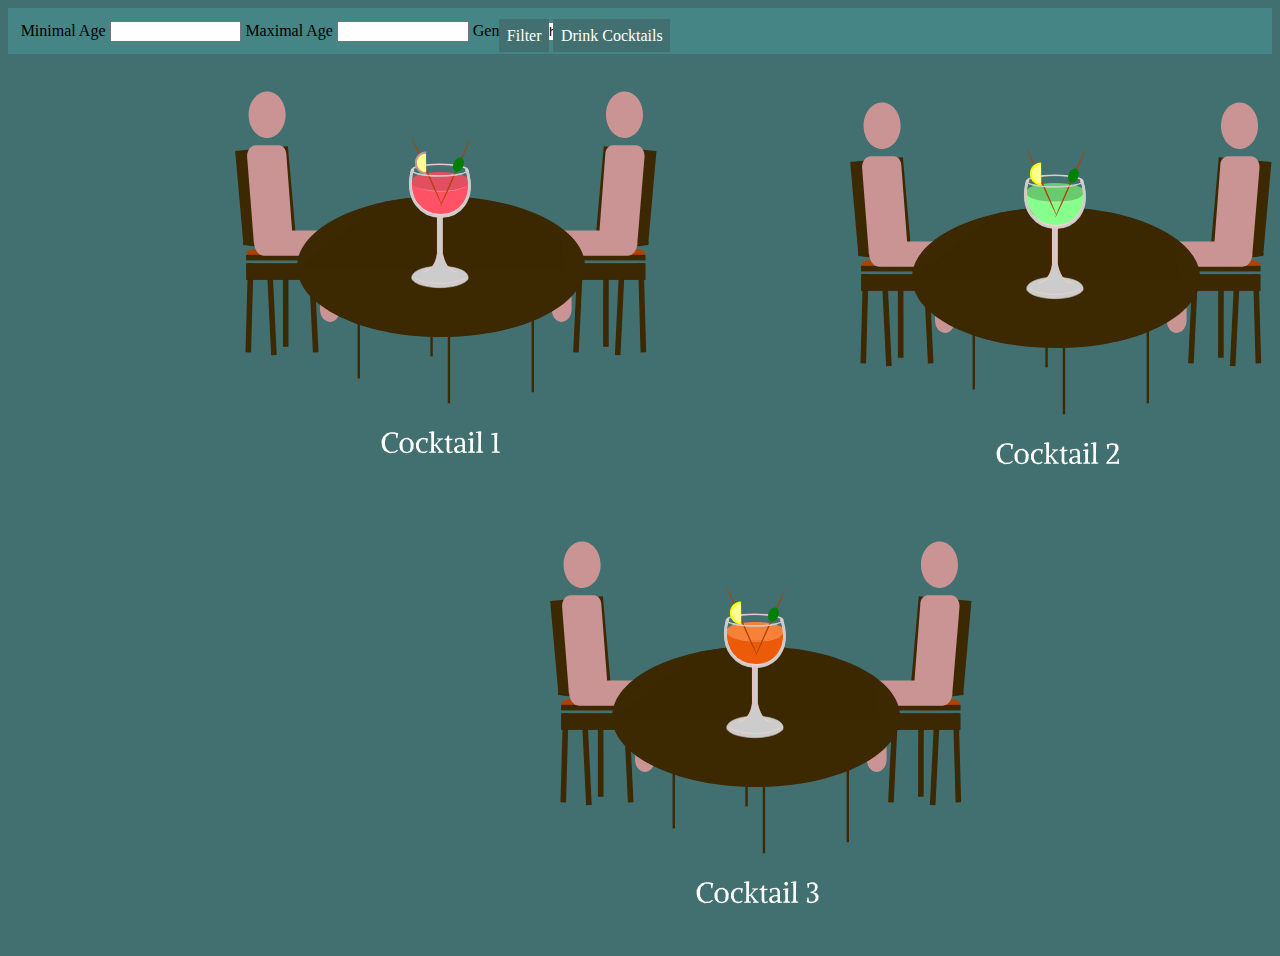
==== commit be0637e0: "xx" ====
--- a/index.html
+++ b/index.html
@@ -24,15 +24,15 @@
             </select>
             </form> 
             <div class="ButtonsBox">
-                <button id="filterButton" onclick="resetData()"><span>Filter</span></button>
-                <button id="drinkButton" onclick="drinkAllCocktails()"><span>Drink Cocktails</span></button>
+                <a id="filterButton" onclick="resetData()"><span>Filter</span></a>
+                <a id="drinkButton" onclick="drinkAllCocktails()"><span>Drink Cocktails</span></a>
             </div>
             
         </div>
         <div class="svgBox">
-    <svg width="1487" height="890" viewBox="0 0 1487 890" fill="none" xmlns="http://www.w3.org/2000/svg">
+            <svg width="1487" height="890" viewBox="0 0 1487 890" fill="none" xmlns="http://www.w3.org/2000/svg">
         <rect width="1487" height="890"/>
-        <g id="Table3">
+        <a href="table3.html" ><g id="Table3">
             <rect x="926.237" y="661.971" width="5.56797" height="89.0875" transform="rotate(2.79064 926.237 661.971)" fill="#3C2801"/>
             <rect x="884.477" y="659.187" width="5.56797" height="89.0875" transform="rotate(2.79064 884.477 659.187)" fill="#3C2801"/>
             <rect x="945.096" y="659.365" width="5.56797" height="89.0875" transform="rotate(-1.59746 945.096 659.365)" fill="#3C2801"/>
@@ -89,6 +89,8 @@
             <path d="M730.818 668.103C737.495 665.904 742.929 661.292 744.447 649.073V611.744H749.315V649.073C751.419 658.207 754.663 666.056 763.052 668.103" stroke="#FFCCCC" stroke-width="0.882249" stroke-linecap="round" stroke-linejoin="round"/>
             </g>
         </g>
+    </a>
+    <a href="table2.html" >
         <g id="Table2">
             <rect x="1226.24" y="222.971" width="5.56797" height="89.0875" transform="rotate(2.79064 1226.24 222.971)" fill="#3C2801"/>
             <rect x="1184.48" y="220.187" width="5.56797" height="89.0875" transform="rotate(2.79064 1184.48 220.187)" fill="#3C2801"/>
@@ -146,6 +148,8 @@
             <path d="M1030.82 229.103C1037.49 226.904 1042.93 222.292 1044.45 210.073V172.743H1049.31V210.073C1051.42 219.207 1054.66 227.056 1063.05 229.103" stroke="#FFCCCC" stroke-width="0.882249" stroke-linecap="round" stroke-linejoin="round"/>
             </g>
         </g>
+    </a>
+    <a href="table1.html" >
         <g id="Table1">
             <rect x="611.237" y="211.971" width="5.56797" height="89.0875" transform="rotate(2.79064 611.237 211.971)" fill="#3C2801"/>
             <rect x="569.477" y="209.187" width="5.56797" height="89.0875" transform="rotate(2.79064 569.477 209.187)" fill="#3C2801"/>
@@ -203,6 +207,7 @@
             </g>
             <path d="M389.896 396.721L387.04 398.663L381.613 399.291L376.216 396.721L374.188 393.037L373.617 389.352V386.439L375.159 382.698L378.843 379.214L382.756 378.128H385.955L390.324 379.242L389.81 380.699L389.41 384.154L388.325 384.24L387.668 380.242L385.555 379.699H382.128L377.844 383.355L376.901 388.039L377.301 392.38L378.957 395.436L381.928 397.778L386.583 397.378L389.239 395.778L389.896 396.721ZM391.491 393.294V389.552L393.176 386.154L396.404 384.012L400.316 383.869L403.886 386.011L405.743 389.438L405.4 394.664L403.286 398.035L398.86 399.291L395.147 398.577L392.434 396.121L391.491 393.294ZM394.633 388.581L394.49 391.78L394.833 395.093L396.061 397.235L399.088 397.977L401.887 396.749L402.715 392.294L402.43 388.581L401.373 386.211L399.288 385.154L396.432 385.468L394.633 388.581ZM417.628 385.497L414.03 385.211L411.46 387.953L410.717 390.923L411.088 393.95L412.916 397.263L416.429 397.835L419.114 396.407L419.628 397.149L417.371 398.948L414.687 399.291L410.603 398.12L408.061 393.979L408.032 389.21L409.974 385.811L412.973 384.24L415.572 383.869L419.942 384.44L419.085 388.924L418.143 389.067L417.628 385.497ZM429.777 387.524L431.091 385.611L429.177 385.297L429.32 384.297L432.319 384.44L434.947 384.297L434.889 385.297L432.89 385.925L428.806 390.323L431.177 393.665L434.118 397.292L435.803 397.863L435.661 398.863L432.69 398.72L429.977 398.863L430.034 397.863L431.405 397.778L430.634 396.35L427.321 391.951H425.922L425.979 393.979L426.036 397.292L428.006 397.863L427.835 398.863L424.665 398.72L421.009 398.863L421.124 397.863L423.123 397.378L423.208 394.293L423.323 388.039L423.208 381.67L423.066 378.814L421.038 378.899L420.895 377.9L424.836 377.129L426.264 377.443L426.064 381.213L425.893 390.837H426.778L429.777 387.524ZM443.461 399.006L441.518 399.291L439.491 398.606L438.577 396.321L438.72 391.009L438.577 386.211L436.606 385.925L436.435 384.926L438.691 384.326L439.719 381.441H441.176L441.09 384.64L444.546 384.754L444.374 386.011L441.376 386.211L441.261 387.524L441.376 396.178L441.947 397.892L444.632 397.178L445.06 398.035L443.461 399.006ZM449.551 397.121L451.693 397.663L454.577 396.007L454.463 392.151H451.978L449.779 393.037L448.78 394.807L449.551 397.121ZM456.919 393.522L457.119 397.549L459.09 397.835L458.89 398.777L454.92 399.12L454.549 397.435H454.406L451.579 399.12H448.608L446.609 397.663L446.009 394.864L447.266 392.637L450.693 391.152L454.463 391.009L454.349 387.439L453.806 385.668L451.493 385.011L448.723 385.668L448.637 388.695L447.523 388.924L446.78 385.011L450.065 384.04L453.749 383.869L455.977 384.954L456.891 387.41L456.919 393.522ZM461.863 378.5L463.177 377.871L464.547 378.328L465.176 379.87L464.376 381.127L463.034 381.67L461.777 380.899L461.177 379.613L461.863 378.5ZM465.09 388.353L464.919 391.209L465.004 393.979L465.119 397.292L467.204 397.863L467.061 398.863L463.691 398.72L460.206 398.863L460.263 397.863L462.148 397.292L462.291 394.293L462.234 388.81L462.091 385.839L460.064 385.925L459.921 384.926L463.862 384.154L465.29 384.469L465.09 388.353ZM473.088 381.213L472.917 391.209L473.002 393.979L473.231 397.292L475.316 397.863L475.173 398.863L471.689 398.72L468.204 398.863L468.261 397.863L470.146 397.292L470.289 394.293L470.403 388.039L470.232 381.67L470.089 378.814L468.061 378.899L467.919 377.9L471.86 377.129L473.288 377.443L473.088 381.213ZM489.156 382.269L489.013 389.467L489.07 394.807L489.242 397.292L491.955 397.863L491.812 398.863L487.842 398.72L483.787 398.863L483.844 397.863L486.271 397.549L486.443 394.093L486.414 384.04L486.214 380.984H483.273L483.358 379.813L488.385 378.699L489.441 379.014L489.156 382.269Z" fill="#FFFEFD"/>
         </g>
+        </a>
         </svg>
     </div>
         
--- a/css/stylesheet.css
+++ b/css/stylesheet.css
@@ -173,16 +173,23 @@
     background-color: #468585;
     width: 98%;
     padding: 1%;
-    /* float: left; */
-    /* height: 883px; */
 }
 
-.buttonsBar button {
+.ButtonsBox {
+    width: 20%;
     position: absolute;
-    top: 2.9%;
-    margin-left: 39%;
+    left: 39%;
+    top: 3%;
 }
 
-button#drinkButton {
-    left: 5%;
+
+.ButtonsBox a {
+    background-color: #427070;
+    padding: 3%;
+    color: #fff;
+    text-decoration: none;
+}
+
+.ButtonsBox a:hover {
+    cursor: pointer;
 }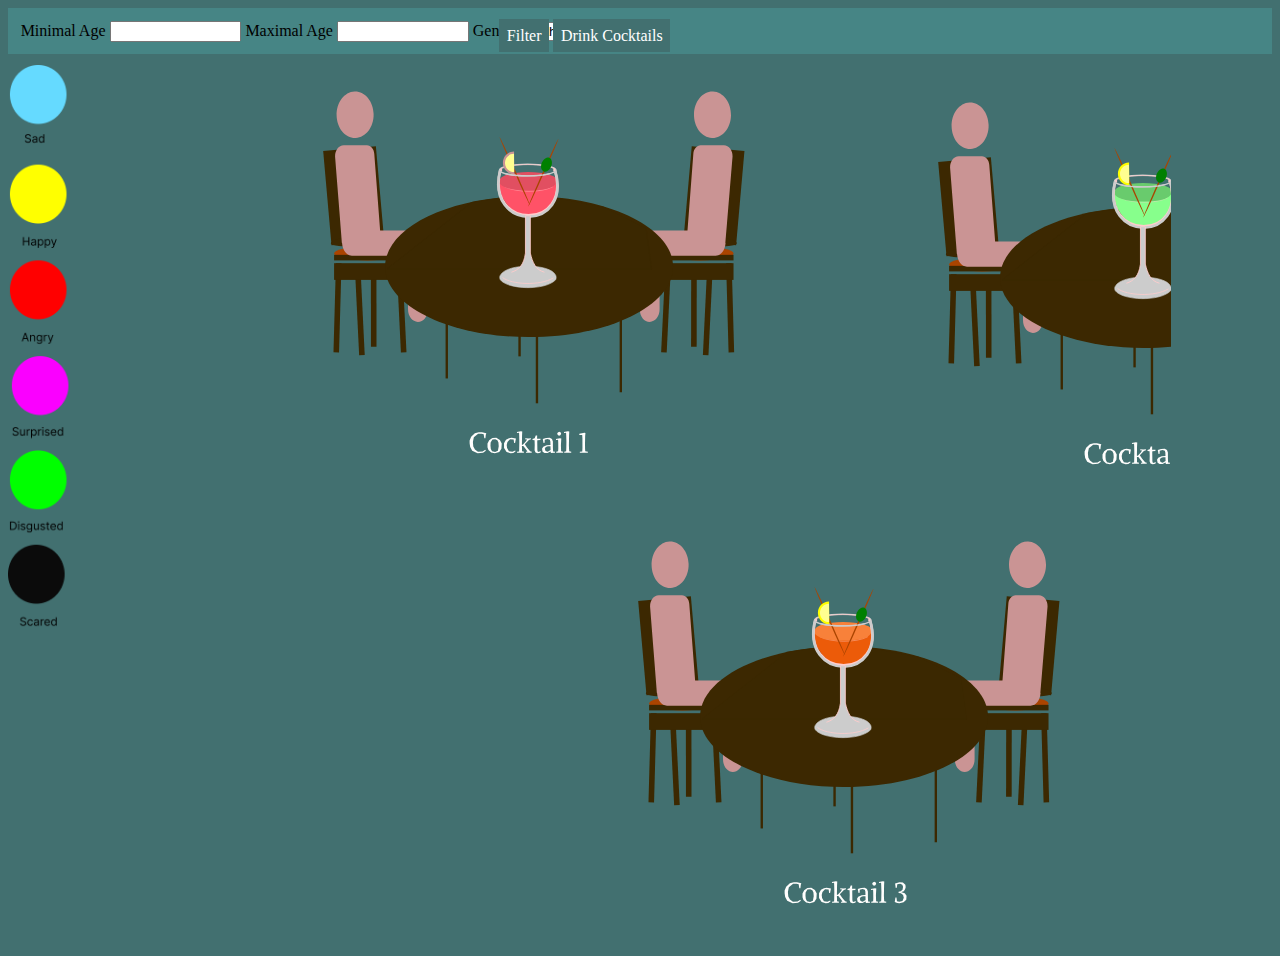
==== commit 69636c56: "Updated with legenda" ====
--- a/index.html
+++ b/index.html
@@ -29,6 +29,10 @@
             </div>
             
         </div>
+        <div class="siteContent">
+            <div class="legenda">
+                <img src="images/legenda.png" alt="">
+            </div>
         <div class="svgBox">
             <svg width="1487" height="890" viewBox="0 0 1487 890" fill="none" xmlns="http://www.w3.org/2000/svg">
         <rect width="1487" height="890"/>
@@ -210,7 +214,7 @@
         </a>
         </svg>
     </div>
-        
+</div>
         
         
 </body>
--- a/css/stylesheet.css
+++ b/css/stylesheet.css
@@ -192,4 +192,20 @@
 
 .ButtonsBox a:hover {
     cursor: pointer;
+}
+
+.legenda {
+    width: 7%;
+    overflow: hidden;
+    float: left;
+}
+
+.svgBox {
+    overflow: hidden;
+    width: 85%;
+}
+
+.legenda img {
+    width: 79%;
+    margin-top: 12%;
 }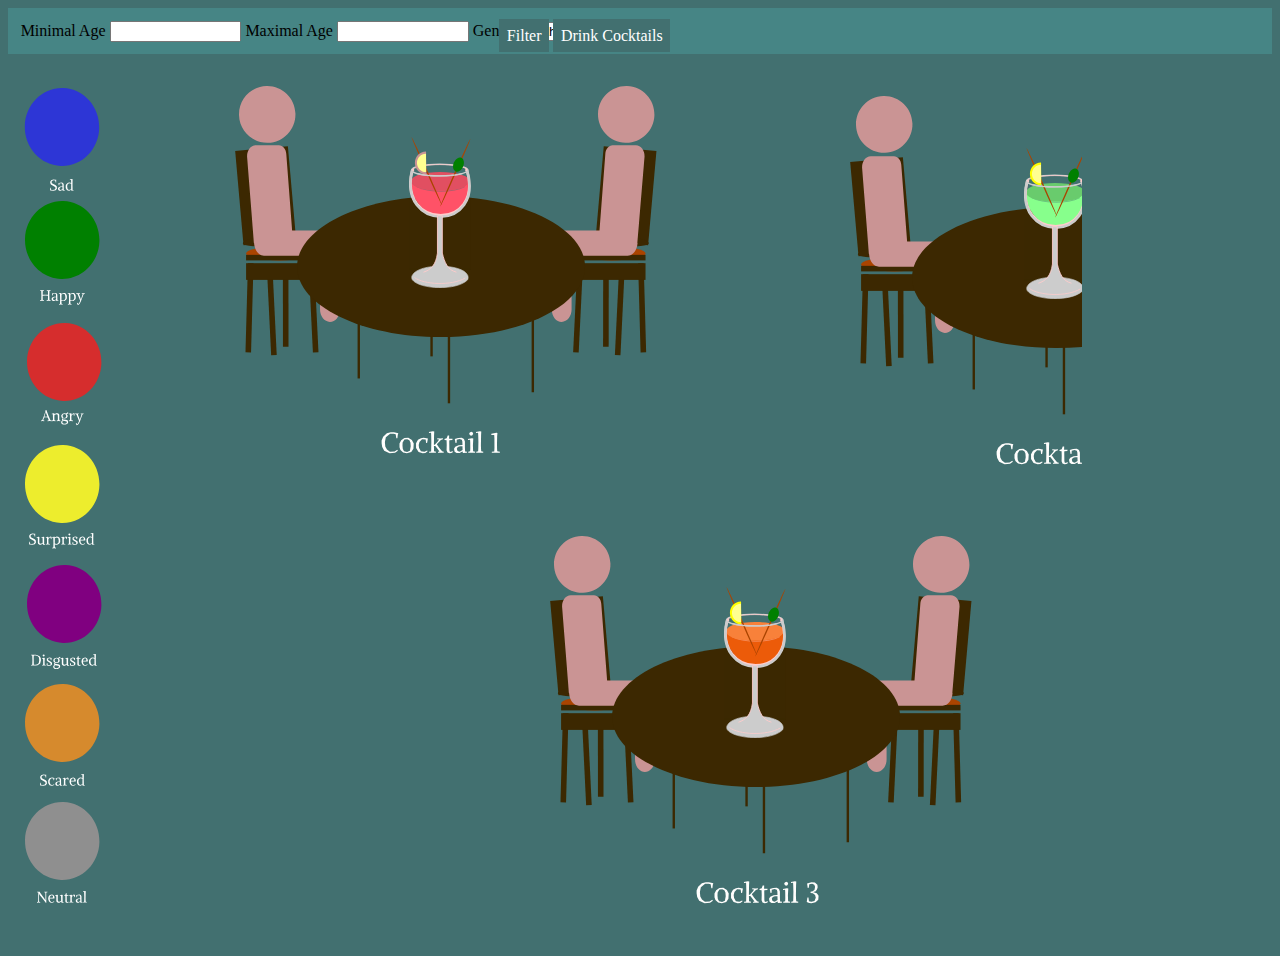
==== commit 6500bdb1: "xx" ====
--- a/index.html
+++ b/index.html
@@ -30,190 +30,498 @@
             
         </div>
         <div class="siteContent">
-            <div class="legenda">
+            <!-- <div class="legenda">
                 <img src="images/legenda.png" alt="">
-            </div>
+        </div> -->
         <div class="svgBox">
             <svg width="1487" height="890" viewBox="0 0 1487 890" fill="none" xmlns="http://www.w3.org/2000/svg">
-        <rect width="1487" height="890"/>
-        <a href="table3.html" ><g id="Table3">
-            <rect x="926.237" y="661.971" width="5.56797" height="89.0875" transform="rotate(2.79064 926.237 661.971)" fill="#3C2801"/>
-            <rect x="884.477" y="659.187" width="5.56797" height="89.0875" transform="rotate(2.79064 884.477 659.187)" fill="#3C2801"/>
-            <rect x="945.096" y="659.365" width="5.56797" height="89.0875" transform="rotate(-1.59746 945.096 659.365)" fill="#3C2801"/>
-            <rect x="910.194" y="661.558" width="5.56797" height="81.2284" transform="rotate(0.0763687 910.194 661.558)" fill="#3C2801"/>
-            <rect x="882.924" y="659.187" width="69.5996" height="16.7039" fill="#3C2801"/>
-            <ellipse cx="919.116" cy="649.443" rx="33.4078" ry="6.95996" fill="#AA4400"/>
-            <rect x="885.708" y="650.835" width="66.8156" height="5.56797" fill="#3C2801"/>
-            <rect x="910.75" y="542.26" width="52.8957" height="94.6554" transform="rotate(5.05367 910.75 542.26)" fill="#3C2801"/>
-            <ellipse cx="929.379" cy="636.403" rx="26.5828" ry="4.99999" transform="rotate(6.19465 929.379 636.403)" fill="#3C2801"/>
-            <path id="faceCocktail3" d="M930.961 533.981C941.185 534.369 949.718 524.283 950.019 511.456C950.319 498.632 942.276 487.919 932.052 487.531C921.833 487.143 913.298 497.228 912.998 510.05C912.696 522.879 920.742 533.592 930.961 533.981Z" fill="#CA9494"/>
-            <path d="M951.495 553.319C951.744 550.226 950.95 547.145 949.315 544.837C947.679 542.528 945.348 541.198 942.901 541.198H919.65C915.872 541.198 912.71 544.847 912.347 549.628L906.497 626.515H871.946C868.435 626.515 865.067 628.29 862.587 631.449C860.106 634.609 858.715 638.894 858.72 643.358L858.794 705.378C858.803 712.327 863.235 717.921 868.697 717.921C868.701 717.921 868.709 717.921 868.714 717.921C874.184 717.921 878.61 712.27 878.603 705.316L878.544 655.525C878.543 654.498 878.863 653.513 879.434 652.785C880.004 652.059 880.779 651.652 881.586 651.652H934.659C940.128 651.652 943.986 646.344 944.564 639.066C944.601 638.582 949.385 579.408 951.495 553.319Z" fill="#CA9494"/>
-            <rect width="5.56797" height="89.0875" transform="matrix(-0.998814 0.0486865 0.0486865 0.998814 579.383 661.971)" fill="#3C2801"/>
-            <rect width="5.56797" height="89.0875" transform="matrix(-0.998814 0.0486865 0.0486865 0.998814 621.143 659.187)" fill="#3C2801"/>
-            <rect width="5.56797" height="89.0875" transform="matrix(-0.999611 -0.0278773 -0.0278773 0.999611 560.524 659.365)" fill="#3C2801"/>
-            <rect width="5.56797" height="81.2284" transform="matrix(-0.999999 0.00133288 0.00133288 0.999999 595.426 661.558)" fill="#3C2801"/>
-            <rect width="69.5996" height="16.7039" transform="matrix(-1 0 0 1 622.696 659.187)" fill="#3C2801"/>
-            <ellipse cx="33.4078" cy="6.95996" rx="33.4078" ry="6.95996" transform="matrix(-1 0 0 1 619.912 642.483)" fill="#AA4400"/>
-            <rect width="66.8156" height="5.56797" transform="matrix(-1 0 0 1 619.912 650.835)" fill="#3C2801"/>
-            <rect width="52.8957" height="94.6554" transform="matrix(-0.996113 0.0880888 0.0880888 0.996113 594.87 542.26)" fill="#3C2801"/>
-            <ellipse cx="26.5828" cy="4.99999" rx="26.5828" ry="4.99999" transform="matrix(-0.994161 0.107907 0.107907 0.994161 602.129 628.564)" fill="#3C2801"/>
-            <path id="faceCocktail3" d="M574.659 533.981C564.435 534.369 555.901 524.283 555.601 511.456C555.301 498.632 563.344 487.919 573.568 487.531C583.787 487.143 592.322 497.228 592.622 510.05C592.924 522.879 584.878 533.592 574.659 533.981Z" fill="#CA9494"/>
-            <path d="M554.125 553.319C553.876 550.226 554.67 547.145 556.305 544.837C557.941 542.528 560.272 541.198 562.719 541.198H585.97C589.748 541.198 592.91 544.847 593.273 549.628L599.123 626.515H633.674C637.185 626.515 640.553 628.29 643.033 631.449C645.514 634.609 646.905 638.894 646.9 643.358L646.826 705.378C646.817 712.327 642.385 717.921 636.923 717.921C636.919 717.921 636.911 717.921 636.906 717.921C631.436 717.921 627.01 712.27 627.017 705.316L627.076 655.525C627.077 654.498 626.757 653.513 626.186 652.785C625.616 652.059 624.841 651.652 624.034 651.652H570.961C565.492 651.652 561.634 646.344 561.056 639.066C561.019 638.582 556.235 579.408 554.125 553.319Z" fill="#CA9494"/>
-            <path d="M738.556 752.366V614.326" stroke="#3C2801" stroke-width="2.38"/>
-            <path d="M665.77 774.453V636.413" stroke="#3C2801" stroke-width="2.38"/>
-            <path d="M755.962 799.3V661.26" stroke="#3C2801" stroke-width="2.38"/>
-            <path d="M746.468 730.28V592.24" stroke="#3C2801" stroke-width="2.38"/>
-            <path d="M839.824 788.257V650.217" stroke="#3C2801" stroke-width="2.38"/>
-            <path d="M748.05 733.041C827.573 733.041 892.04 701.521 892.04 662.64C892.04 623.759 827.573 592.24 748.05 592.24C668.527 592.24 604.06 623.759 604.06 662.64C604.06 701.521 668.527 733.041 748.05 733.041Z" fill="#3C2801"/>
-            <path d="M704.896 846.721L702.04 848.663L696.613 849.291L691.216 846.721L689.188 843.037L688.617 839.352V836.439L690.159 832.698L693.843 829.214L697.756 828.128H700.955L705.324 829.242L704.81 830.699L704.41 834.154L703.325 834.24L702.668 830.242L700.555 829.699H697.128L692.844 833.355L691.901 838.039L692.301 842.38L693.957 845.436L696.928 847.778L701.583 847.378L704.239 845.778L704.896 846.721ZM706.491 843.294V839.552L708.176 836.154L711.404 834.012L715.316 833.869L718.886 836.011L720.743 839.438L720.4 844.664L718.286 848.035L713.86 849.291L710.147 848.577L707.434 846.121L706.491 843.294ZM709.633 838.581L709.49 841.78L709.833 845.093L711.061 847.235L714.088 847.977L716.887 846.749L717.715 842.294L717.43 838.581L716.373 836.211L714.288 835.154L711.432 835.468L709.633 838.581ZM732.628 835.497L729.03 835.211L726.46 837.953L725.717 840.923L726.088 843.95L727.916 847.263L731.429 847.835L734.114 846.407L734.628 847.149L732.371 848.948L729.687 849.291L725.603 848.12L723.061 843.979L723.032 839.21L724.974 835.811L727.973 834.24L730.572 833.869L734.942 834.44L734.085 838.924L733.143 839.067L732.628 835.497ZM744.777 837.524L746.091 835.611L744.177 835.297L744.32 834.297L747.319 834.44L749.947 834.297L749.889 835.297L747.89 835.925L743.806 840.323L746.177 843.665L749.118 847.292L750.803 847.863L750.661 848.863L747.69 848.72L744.977 848.863L745.034 847.863L746.405 847.778L745.634 846.35L742.321 841.951H740.922L740.979 843.979L741.036 847.292L743.006 847.863L742.835 848.863L739.665 848.72L736.009 848.863L736.124 847.863L738.123 847.378L738.208 844.293L738.323 838.039L738.208 831.67L738.066 828.814L736.038 828.899L735.895 827.9L739.836 827.129L741.264 827.443L741.064 831.213L740.893 840.837H741.778L744.777 837.524ZM758.461 849.006L756.518 849.291L754.491 848.606L753.577 846.321L753.72 841.009L753.577 836.211L751.606 835.925L751.435 834.926L753.691 834.326L754.719 831.441H756.176L756.09 834.64L759.546 834.754L759.374 836.011L756.376 836.211L756.261 837.524L756.376 846.178L756.947 847.892L759.632 847.178L760.06 848.035L758.461 849.006ZM764.551 847.121L766.693 847.663L769.577 846.007L769.463 842.151H766.978L764.779 843.037L763.78 844.807L764.551 847.121ZM771.919 843.522L772.119 847.549L774.09 847.835L773.89 848.777L769.92 849.12L769.549 847.435H769.406L766.579 849.12H763.608L761.609 847.663L761.009 844.864L762.266 842.637L765.693 841.152L769.463 841.009L769.349 837.439L768.806 835.668L766.493 835.011L763.723 835.668L763.637 838.695L762.523 838.924L761.78 835.011L765.065 834.04L768.749 833.869L770.977 834.954L771.891 837.41L771.919 843.522ZM776.863 828.5L778.177 827.871L779.547 828.328L780.176 829.87L779.376 831.127L778.034 831.67L776.777 830.899L776.177 829.613L776.863 828.5ZM780.09 838.353L779.919 841.209L780.004 843.979L780.119 847.292L782.204 847.863L782.061 848.863L778.691 848.72L775.206 848.863L775.263 847.863L777.148 847.292L777.291 844.293L777.234 838.81L777.091 835.839L775.064 835.925L774.921 834.926L778.862 834.154L780.29 834.469L780.09 838.353ZM788.088 831.213L787.917 841.209L788.002 843.979L788.231 847.292L790.316 847.863L790.173 848.863L786.689 848.72L783.204 848.863L783.261 847.863L785.146 847.292L785.289 844.293L785.403 838.039L785.232 831.67L785.089 828.814L783.061 828.899L782.919 827.9L786.86 827.129L788.288 827.443L788.088 831.213ZM810.268 845.807L807.555 848.349L803.528 849.177L801.186 848.948L798.729 848.12L799.443 843.436L800.472 843.579L800.957 847.263L803.299 847.778L806.498 846.949L807.783 843.636L807.098 840.952L804.87 839.267L802.557 838.924V837.782L804.756 837.296L806.526 835.64L807.069 832.784L806.298 830.756L804.184 829.728L801.3 830.356L800.757 833.869L799.729 834.012L799.072 829.499L803.442 828.157L806.869 828.614L809.382 830.727L809.697 833.212L809.068 835.354L807.812 837.125L805.441 838.096V838.21L808.783 839.152L810.582 841.78L810.268 845.807Z" fill="#FFFEFD"/>
-            <g clip-path="url(#clip0_1_2)">
-            <g id="Cocktail3Content">
-                <path d="M718.5 577L776.5 577.26L775 583L776.263 588L772.988 596.645L764.709 606.202L757.952 610.106L750.53 612.26L743.297 611.183L736.446 608.625L730.736 605.395L725.883 600.279L721.22 593.279L719.5 587.5L718.46 583.318V580.5L718.5 577Z" fill="#EC5B09" stroke="#EC5B09" stroke-width="0.336032"/>
-                <path d="M723.883 582.85C735.251 588.585 760.399 588.976 771.533 582.85" stroke="#FFCCCC" stroke-width="0.416742" stroke-linecap="round" stroke-linejoin="round"/>
-                <path d="M776.5 577.5C774.661 579.183 774.174 582.135 768.538 583.875C762.902 585.616 755.255 586.596 747.275 586.602C739.296 586.607 731.636 585.637 725.975 583.904C720.314 582.171 718.535 579.959 718.5 577.5C718.464 575.041 720.176 572.537 725.788 570.788C731.4 569.04 739.033 568.049 747.014 568.033C754.994 568.017 762.67 568.977 768.355 570.703C774.041 572.429 776.432 574.541 776.5 577" fill="#F8813A"/>
+                <g clip-path="url(#clip0_1_2)">
+                <rect width="1487" height="890" fill="#427070"/>
+                <a href="table3.html" >
+                <g clip-path="url(#clip1_1_2)">
+                <rect x="926.237" y="661.971" width="5.56797" height="89.0875" transform="rotate(2.79064 926.237 661.971)" fill="#3C2801"/>
+                <rect x="884.477" y="659.187" width="5.56797" height="89.0875" transform="rotate(2.79064 884.477 659.187)" fill="#3C2801"/>
+                <rect x="945.096" y="659.365" width="5.56797" height="89.0875" transform="rotate(-1.59746 945.096 659.365)" fill="#3C2801"/>
+                <rect x="910.194" y="661.558" width="5.56797" height="81.2284" transform="rotate(0.0763687 910.194 661.558)" fill="#3C2801"/>
+                <rect x="882.924" y="659.187" width="69.5996" height="16.7039" fill="#3C2801"/>
+                <ellipse cx="919.116" cy="649.443" rx="33.4078" ry="6.95996" fill="#AA4400"/>
+                <rect x="885.708" y="650.835" width="66.8156" height="5.56797" fill="#3C2801"/>
+                <rect x="910.75" y="542.26" width="52.8957" height="94.6554" transform="rotate(5.05367 910.75 542.26)" fill="#3C2801"/>
+                <ellipse cx="929.379" cy="636.403" rx="26.5828" ry="4.99999" transform="rotate(6.19465 929.379 636.403)" fill="#3C2801"/>
+                <g id="faceCocktail3">
+                    <path id="faceCocktail3" d="M932.389 538.752C947.97 539.227 960.975 526.907 961.432 511.238C961.89 495.574 949.633 482.488 934.051 482.013C918.477 481.54 905.47 493.859 905.013 509.52C904.552 525.192 916.815 538.278 932.389 538.752Z" fill="#CA9494"/>
+                    <g class="sadFaceExpression">
+                        <path d="M919.5 503C921.985 503 924 501.209 924 499C924 496.791 921.985 495 919.5 495C917.015 495 915 496.791 915 499C915 501.209 917.015 503 919.5 503Z" fill="black"/>
+                        <path d="M940.5 503C942.985 503 945 501.209 945 499C945 496.791 942.985 495 940.5 495C938.015 495 936 496.791 936 499C936 501.209 938.015 503 940.5 503Z" fill="black"/>
+                        <path d="M941.143 522.999C940.953 522.999 940.761 522.903 940.601 522.703C937.476 518.786 933.533 516.629 929.5 516.629C925.466 516.629 921.524 518.786 918.399 522.703C918.033 523.163 917.493 523.079 917.193 522.517C916.894 521.955 916.948 521.127 917.315 520.668C920.745 516.368 925.073 514 929.5 514C933.927 514 938.255 516.368 941.685 520.667C942.052 521.127 942.106 521.955 941.807 522.516C941.637 522.835 941.391 522.999 941.143 522.999Z" fill="black"/>
+                    </g>
+                    <g class="happyFaceExpression">
+                        <path d="M919.475 505.289C921.445 505.289 923.042 503.691 923.042 501.721C923.042 499.751 921.445 498.154 919.475 498.154C917.505 498.154 915.908 499.751 915.908 501.721C915.908 503.691 917.505 505.289 919.475 505.289Z" fill="black"/>
+                        <path d="M939.452 505.289C941.422 505.289 943.02 503.691 943.02 501.721C943.02 499.751 941.422 498.154 939.452 498.154C937.482 498.154 935.885 499.751 935.885 501.721C935.885 503.691 937.482 505.289 939.452 505.289Z" fill="black"/>
+                        <path d="M929.464 525.833C923.789 525.833 918.521 523.001 915.372 518.258C914.936 517.602 915.115 516.716 915.771 516.28C916.428 515.843 917.314 516.024 917.749 516.68C920.368 520.625 924.747 522.98 929.464 522.98C934.18 522.98 938.559 520.625 941.178 516.68C941.613 516.023 942.498 515.843 943.156 516.28C943.812 516.716 943.991 517.603 943.555 518.258C940.406 523.001 935.138 525.833 929.464 525.833Z" fill="black"/>
+                    </g>
+                    <g class="disgustedFaceExpression">
+                        <path d="M920.512 506.64C922.573 506.64 924.244 504.97 924.244 502.908C924.244 500.847 922.573 499.176 920.512 499.176C918.451 499.176 916.78 500.847 916.78 502.908C916.78 504.97 918.451 506.64 920.512 506.64Z" fill="black"/>
+                        <path d="M941.412 506.64C943.473 506.64 945.144 504.97 945.144 502.908C945.144 500.847 943.473 499.176 941.412 499.176C939.35 499.176 937.68 500.847 937.68 502.908C937.68 504.97 939.35 506.64 941.412 506.64Z" fill="black"/>
+                        <path d="M943.215 523.278C942.225 524.441 941.302 525.031 940.471 525.031C940.459 525.031 940.449 525.031 940.438 525.031C939.634 525.015 938.777 524.435 937.883 523.297C936.643 521.762 935.354 520.985 933.994 521.001C932.675 521.012 931.407 521.778 930.226 523.276L930.224 523.277C929.233 524.44 928.311 525.03 927.48 525.03C927.469 525.03 927.458 525.03 927.447 525.03C926.643 525.014 925.787 524.434 924.892 523.296C923.661 521.771 922.361 521 921.029 521C921.02 521 921.011 521 921.002 521C919.673 521.011 918.396 521.787 917.207 523.308C916.869 523.74 916.954 524.359 917.397 524.689C917.84 525.019 918.473 524.935 918.811 524.503C919.602 523.493 920.344 522.975 921.018 522.97C921.021 522.97 921.025 522.97 921.028 522.97C921.711 522.97 922.478 523.49 923.298 524.505C924.577 526.133 925.958 526.972 927.406 527C927.431 527 927.456 527 927.48 527C928.938 527 930.384 526.171 931.775 524.535C931.78 524.53 931.78 524.522 931.785 524.517C931.791 524.511 931.798 524.509 931.802 524.503C932.593 523.493 933.336 522.975 934.008 522.97C934.012 522.97 934.016 522.97 934.019 522.97C934.702 522.97 935.469 523.49 936.289 524.505C937.567 526.133 938.949 526.972 940.396 527C940.421 527 940.446 527 940.47 527C941.928 527 943.375 526.171 944.767 524.535C945.124 524.117 945.064 523.496 944.635 523.148C944.208 522.8 943.572 522.86 943.215 523.278Z" fill="black"/>
+                    </g>
+                    <g class="surprisedFaceExpression">
+                        <path d="M920.512 506.64C922.573 506.64 924.244 504.97 924.244 502.908C924.244 500.847 922.573 499.176 920.512 499.176C918.451 499.176 916.78 500.847 916.78 502.908C916.78 504.97 918.451 506.64 920.512 506.64Z" fill="black"/>
+                        <path d="M941.412 506.64C943.473 506.64 945.144 504.97 945.144 502.908C945.144 500.847 943.473 499.176 941.412 499.176C939.35 499.176 937.68 500.847 937.68 502.908C937.68 504.97 939.35 506.64 941.412 506.64Z" fill="black"/>
+                        <path d="M930.962 531.608C926.336 531.608 922.573 527.844 922.573 523.219C922.573 518.593 926.336 514.829 930.962 514.829C935.587 514.829 939.351 518.593 939.351 523.218C939.351 527.844 935.587 531.608 930.962 531.608ZM930.962 517.815C927.982 517.815 925.559 520.238 925.559 523.218C925.559 526.198 927.982 528.622 930.962 528.622C933.942 528.622 936.365 526.198 936.365 523.219C936.365 520.239 933.942 517.815 930.962 517.815Z" fill="black"/>
+                    </g>
+                    <g class="scaredFaceExpression">
+                        <path d="M944.392 523.646L941.192 521.512C940.833 521.274 940.367 521.274 940.008 521.512L937.4 523.251L934.792 521.512C934.433 521.274 933.967 521.274 933.608 521.512L931 523.251L928.392 521.512C928.033 521.274 927.567 521.274 927.208 521.512L924.6 523.251L921.992 521.512C921.633 521.274 921.167 521.274 920.808 521.512L917.608 523.646C917.118 523.973 916.986 524.635 917.312 525.125C917.639 525.615 918.301 525.748 918.792 525.421L921.4 523.682L924.008 525.421C924.367 525.66 924.834 525.66 925.192 525.421L927.8 523.682L930.409 525.421C930.767 525.66 931.234 525.66 931.592 525.421L934.2 523.682L936.809 525.421C937.167 525.66 937.634 525.66 937.992 525.421L940.6 523.682L943.209 525.421C943.699 525.748 944.361 525.615 944.688 525.125C945.015 524.635 944.882 523.973 944.392 523.646Z" fill="black"/>
+                        <path d="M924.6 507.467C924.6 503.932 921.734 501.067 918.2 501.067C914.666 501.067 911.8 503.932 911.8 507.467C911.8 511.001 914.666 513.867 918.2 513.867C921.734 513.867 924.6 511.001 924.6 507.467ZM913.933 507.467C913.933 505.111 915.844 503.2 918.2 503.2C920.556 503.2 922.467 505.111 922.467 507.467C922.467 509.822 920.556 511.733 918.2 511.733C915.844 511.733 913.933 509.823 913.933 507.467Z" fill="black"/>
+                        <path d="M913.292 499.787C913.764 500.14 914.432 500.045 914.786 499.574C915.587 498.506 916.839 497.867 918.199 497.867C919.561 497.867 920.815 498.507 921.616 499.576C921.969 500.047 922.638 500.142 923.109 499.789C923.581 499.436 923.676 498.767 923.323 498.296C922.123 496.695 920.24 495.733 918.199 495.733C916.161 495.733 914.28 496.694 913.08 498.293C912.726 498.764 912.821 499.433 913.292 499.787Z" fill="black"/>
+                        <path d="M938.89 499.787C939.361 500.14 940.03 500.045 940.383 499.574C941.185 498.506 942.437 497.867 943.797 497.867C945.159 497.867 946.412 498.507 947.214 499.576C947.567 500.047 948.236 500.142 948.707 499.789C949.178 499.435 949.274 498.767 948.92 498.296C947.72 496.695 945.838 495.733 943.797 495.733C941.759 495.733 939.878 496.694 938.677 498.293C938.324 498.764 938.419 499.433 938.89 499.787Z" fill="black"/>
+                        <path d="M943.8 501.067C940.266 501.067 937.4 503.932 937.4 507.467C937.4 511.001 940.266 513.867 943.8 513.867C947.334 513.867 950.2 511.001 950.2 507.467C950.2 503.932 947.334 501.067 943.8 501.067ZM943.8 511.733C941.444 511.733 939.533 509.823 939.533 507.467C939.533 505.111 941.444 503.2 943.8 503.2C946.156 503.2 948.067 505.111 948.067 507.467C948.067 509.822 946.156 511.733 943.8 511.733Z" fill="black"/>
+                        <path d="M943.8 508.533C944.389 508.533 944.867 508.056 944.867 507.467C944.867 506.878 944.389 506.4 943.8 506.4C943.211 506.4 942.733 506.878 942.733 507.467C942.733 508.056 943.211 508.533 943.8 508.533Z" fill="black"/>
+                        <path d="M918.2 508.533C918.789 508.533 919.267 508.056 919.267 507.467C919.267 506.878 918.789 506.4 918.2 506.4C917.611 506.4 917.133 506.878 917.133 507.467C917.133 508.056 917.611 508.533 918.2 508.533Z" fill="black"/>
+                    </g>
+                    <g class="neutralFaceExpression">
+                        <path d="M921.625 504.5C921.625 506.571 919.946 508.25 917.875 508.25C915.804 508.25 914.125 506.571 914.125 504.5C914.125 502.429 915.804 500.75 917.875 500.75C919.946 500.75 921.625 502.429 921.625 504.5Z" fill="black"/>
+                        <path d="M947.875 504.5C947.875 506.571 946.196 508.25 944.125 508.25C942.054 508.25 940.375 506.571 940.375 504.5C940.375 502.429 942.054 500.75 944.125 500.75C946.196 500.75 947.875 502.429 947.875 504.5Z" fill="black"/>
+                        <path fill-rule="evenodd" clip-rule="evenodd" d="M916 525.125C916 524.089 916.839 523.25 917.875 523.25H944.125C945.161 523.25 946 524.089 946 525.125C946 526.161 945.161 527 944.125 527H917.875C916.839 527 916 526.161 916 525.125Z" fill="black"/>
+                    </g>
+                    <g class="angryFaceExpression">
+                        <path d="M918.284 526.173C919.532 525.093 921.239 524.263 923.173 523.705C925.119 523.143 927.299 522.854 929.5 522.854C931.701 522.854 933.881 523.143 935.827 523.705C937.761 524.263 939.468 525.093 940.716 526.173" stroke="black" stroke-width="2.66667" stroke-linecap="round"/>
+                        <path d="M944.292 500.667L935.417 506.583" stroke="black" stroke-width="2.66667" stroke-linecap="round"/>
+                        <path d="M914.708 500.667L923.583 506.583" stroke="black" stroke-width="2.66667" stroke-linecap="round"/>
+                        <path d="M917.667 509.542C919.3 509.542 920.625 508.217 920.625 506.583C920.625 504.949 919.3 503.625 917.667 503.625C916.033 503.625 914.708 504.949 914.708 506.583C914.708 508.217 916.033 509.542 917.667 509.542Z" fill="black"/>
+                        <path d="M941.333 509.542C942.967 509.542 944.292 508.217 944.292 506.583C944.292 504.949 942.967 503.625 941.333 503.625C939.699 503.625 938.375 504.949 938.375 506.583C938.375 508.217 939.699 509.542 941.333 509.542Z" fill="black"/>
+                    </g>
+                </g>
+                
+                <path d="M951.495 553.319C951.744 550.226 950.95 547.145 949.315 544.837C947.679 542.528 945.348 541.198 942.901 541.198H919.65C915.872 541.198 912.71 544.847 912.347 549.628L906.497 626.515H871.946C868.435 626.515 865.067 628.29 862.587 631.449C860.106 634.609 858.715 638.894 858.72 643.358L858.794 705.378C858.803 712.327 863.235 717.921 868.697 717.921C868.701 717.921 868.709 717.921 868.714 717.921C874.184 717.921 878.61 712.27 878.603 705.316L878.544 655.525C878.543 654.498 878.863 653.513 879.434 652.785C880.004 652.059 880.779 651.652 881.586 651.652H934.659C940.128 651.652 943.986 646.344 944.564 639.066C944.601 638.582 949.385 579.408 951.495 553.319Z" fill="#CA9494"/>
+                <rect width="5.56797" height="89.0875" transform="matrix(-0.998814 0.0486865 0.0486865 0.998814 579.383 661.971)" fill="#3C2801"/>
+                <rect width="5.56797" height="89.0875" transform="matrix(-0.998814 0.0486865 0.0486865 0.998814 621.143 659.187)" fill="#3C2801"/>
+                <rect width="5.56797" height="89.0875" transform="matrix(-0.999611 -0.0278773 -0.0278773 0.999611 560.524 659.365)" fill="#3C2801"/>
+                <rect width="5.56797" height="81.2284" transform="matrix(-0.999999 0.00133288 0.00133288 0.999999 595.426 661.558)" fill="#3C2801"/>
+                <rect width="69.5996" height="16.7039" transform="matrix(-1 0 0 1 622.696 659.187)" fill="#3C2801"/>
+                <ellipse cx="33.4078" cy="6.95996" rx="33.4078" ry="6.95996" transform="matrix(-1 0 0 1 619.912 642.483)" fill="#AA4400"/>
+                <rect width="66.8156" height="5.56797" transform="matrix(-1 0 0 1 619.912 650.835)" fill="#3C2801"/>
+                <rect width="52.8957" height="94.6554" transform="matrix(-0.996113 0.0880888 0.0880888 0.996113 594.87 542.26)" fill="#3C2801"/>
+                <ellipse cx="26.5828" cy="4.99999" rx="26.5828" ry="4.99999" transform="matrix(-0.994161 0.107907 0.107907 0.994161 602.129 628.564)" fill="#3C2801"/>
+                <g  id="faceCocktail3">
+                    <path id="faceCocktail3" d="M575.056 538.752C559.474 539.227 546.47 526.907 546.012 511.238C545.555 495.574 557.812 482.488 573.394 482.013C588.967 481.54 601.975 493.859 602.432 509.52C602.893 525.192 590.63 538.278 575.056 538.752Z" fill="#CA9494"/>
+                    <g class="sadFaceExpression">
+                        <path d="M564.5 505C566.985 505 569 503.209 569 501C569 498.791 566.985 497 564.5 497C562.015 497 560 498.791 560 501C560 503.209 562.015 505 564.5 505Z" fill="black"/>
+                        <path d="M585.5 505C587.985 505 590 503.209 590 501C590 498.791 587.985 497 585.5 497C583.015 497 581 498.791 581 501C581 503.209 583.015 505 585.5 505Z" fill="black"/>
+                        <path d="M586.143 524.999C585.953 524.999 585.761 524.903 585.601 524.703C582.476 520.786 578.533 518.629 574.5 518.629C570.466 518.629 566.524 520.786 563.399 524.703C563.033 525.163 562.493 525.079 562.193 524.517C561.894 523.955 561.948 523.127 562.315 522.668C565.745 518.368 570.073 516 574.5 516C578.927 516 583.255 518.368 586.685 522.667C587.052 523.127 587.106 523.955 586.807 524.516C586.637 524.835 586.391 524.999 586.143 524.999Z" fill="black"/>
+                    </g>
+                    <g class="happyFaceExpression">
+                        <path d="M564.475 507.289C566.445 507.289 568.042 505.691 568.042 503.721C568.042 501.751 566.445 500.154 564.475 500.154C562.505 500.154 560.908 501.751 560.908 503.721C560.908 505.691 562.505 507.289 564.475 507.289Z" fill="black"/>
+                        <path d="M584.452 507.289C586.422 507.289 588.02 505.691 588.02 503.721C588.02 501.751 586.422 500.154 584.452 500.154C582.482 500.154 580.885 501.751 580.885 503.721C580.885 505.691 582.482 507.289 584.452 507.289Z" fill="black"/>
+                        <path d="M574.464 527.833C568.789 527.833 563.521 525.001 560.372 520.258C559.936 519.602 560.115 518.716 560.771 518.28C561.428 517.843 562.314 518.024 562.749 518.68C565.368 522.625 569.748 524.98 574.464 524.98C579.18 524.98 583.559 522.625 586.178 518.68C586.613 518.023 587.498 517.843 588.156 518.28C588.812 518.716 588.991 519.603 588.555 520.258C585.406 525.001 580.138 527.833 574.464 527.833Z" fill="black"/>
+                    </g>
+                    <g class="disgustedFaceExpression">
+                        <path d="M565.512 508.64C567.573 508.64 569.244 506.97 569.244 504.908C569.244 502.847 567.573 501.176 565.512 501.176C563.451 501.176 561.78 502.847 561.78 504.908C561.78 506.97 563.451 508.64 565.512 508.64Z" fill="black"/>
+                        <path d="M586.412 508.64C588.473 508.64 590.144 506.97 590.144 504.908C590.144 502.847 588.473 501.176 586.412 501.176C584.35 501.176 582.68 502.847 582.68 504.908C582.68 506.97 584.35 508.64 586.412 508.64Z" fill="black"/>
+                        <path d="M588.215 525.278C587.225 526.441 586.302 527.031 585.471 527.031C585.459 527.031 585.449 527.031 585.438 527.031C584.634 527.015 583.777 526.435 582.883 525.297C581.643 523.762 580.354 522.985 578.994 523.001C577.675 523.012 576.407 523.778 575.226 525.276L575.224 525.277C574.233 526.44 573.311 527.03 572.48 527.03C572.469 527.03 572.458 527.03 572.447 527.03C571.643 527.014 570.787 526.434 569.892 525.296C568.661 523.771 567.361 523 566.029 523C566.02 523 566.011 523 566.002 523C564.673 523.011 563.396 523.787 562.207 525.308C561.869 525.74 561.954 526.359 562.397 526.689C562.84 527.019 563.473 526.935 563.811 526.503C564.602 525.493 565.344 524.975 566.018 524.97C566.021 524.97 566.025 524.97 566.028 524.97C566.711 524.97 567.478 525.49 568.298 526.505C569.577 528.133 570.958 528.972 572.406 529C572.431 529 572.456 529 572.48 529C573.938 529 575.384 528.171 576.775 526.535C576.78 526.53 576.78 526.522 576.785 526.517C576.791 526.511 576.798 526.509 576.802 526.503C577.593 525.493 578.336 524.975 579.008 524.97C579.012 524.97 579.016 524.97 579.019 524.97C579.702 524.97 580.469 525.49 581.289 526.505C582.567 528.133 583.949 528.972 585.396 529C585.421 529 585.446 529 585.47 529C586.928 529 588.375 528.171 589.767 526.535C590.124 526.117 590.064 525.496 589.635 525.148C589.208 524.8 588.572 524.86 588.215 525.278Z" fill="black"/>
+                    </g>
+                    <g class="surprisedFaceExpression">
+                        <path d="M565.512 508.64C567.573 508.64 569.244 506.97 569.244 504.908C569.244 502.847 567.573 501.176 565.512 501.176C563.451 501.176 561.78 502.847 561.78 504.908C561.78 506.97 563.451 508.64 565.512 508.64Z" fill="black"/>
+                        <path d="M586.412 508.64C588.473 508.64 590.144 506.97 590.144 504.908C590.144 502.847 588.473 501.176 586.412 501.176C584.35 501.176 582.68 502.847 582.68 504.908C582.68 506.97 584.35 508.64 586.412 508.64Z" fill="black"/>
+                        <path d="M575.962 533.608C571.336 533.608 567.573 529.844 567.573 525.219C567.573 520.593 571.336 516.829 575.962 516.829C580.587 516.829 584.351 520.593 584.351 525.218C584.351 529.844 580.587 533.608 575.962 533.608ZM575.962 519.815C572.982 519.815 570.559 522.238 570.559 525.218C570.559 528.198 572.982 530.622 575.962 530.622C578.942 530.622 581.365 528.198 581.365 525.219C581.365 522.239 578.942 519.815 575.962 519.815Z" fill="black"/>
+                    </g>
+                    <g class="scaredFaceExpression">
+                        <path d="M589.392 525.646L586.192 523.512C585.833 523.274 585.367 523.274 585.008 523.512L582.4 525.251L579.792 523.512C579.433 523.274 578.967 523.274 578.608 523.512L576 525.251L573.392 523.512C573.033 523.274 572.567 523.274 572.208 523.512L569.6 525.251L566.992 523.512C566.633 523.274 566.167 523.274 565.808 523.512L562.608 525.646C562.118 525.973 561.986 526.635 562.312 527.125C562.639 527.615 563.301 527.748 563.792 527.421L566.4 525.682L569.008 527.421C569.367 527.66 569.834 527.66 570.192 527.421L572.8 525.682L575.409 527.421C575.767 527.66 576.234 527.66 576.592 527.421L579.2 525.682L581.809 527.421C582.167 527.66 582.634 527.66 582.992 527.421L585.6 525.682L588.209 527.421C588.699 527.748 589.361 527.615 589.688 527.125C590.015 526.635 589.882 525.973 589.392 525.646Z" fill="black"/>
+                        <path d="M569.6 509.467C569.6 505.932 566.734 503.067 563.2 503.067C559.666 503.067 556.8 505.932 556.8 509.467C556.8 513.001 559.666 515.867 563.2 515.867C566.734 515.867 569.6 513.001 569.6 509.467ZM558.933 509.467C558.933 507.111 560.844 505.2 563.2 505.2C565.556 505.2 567.467 507.111 567.467 509.467C567.467 511.822 565.556 513.733 563.2 513.733C560.844 513.733 558.933 511.823 558.933 509.467Z" fill="black"/>
+                        <path d="M558.292 501.787C558.764 502.14 559.432 502.045 559.786 501.574C560.587 500.506 561.839 499.867 563.199 499.867C564.561 499.867 565.815 500.507 566.616 501.576C566.969 502.047 567.638 502.142 568.109 501.789C568.581 501.436 568.676 500.767 568.323 500.296C567.123 498.695 565.24 497.733 563.199 497.733C561.161 497.733 559.28 498.694 558.08 500.293C557.726 500.764 557.821 501.433 558.292 501.787Z" fill="black"/>
+                        <path d="M583.89 501.787C584.361 502.14 585.03 502.045 585.383 501.574C586.185 500.506 587.437 499.867 588.797 499.867C590.159 499.867 591.412 500.507 592.214 501.576C592.567 502.047 593.236 502.142 593.707 501.789C594.178 501.435 594.274 500.767 593.92 500.296C592.72 498.695 590.838 497.733 588.797 497.733C586.759 497.733 584.878 498.694 583.677 500.293C583.324 500.764 583.419 501.433 583.89 501.787Z" fill="black"/>
+                        <path d="M588.8 503.067C585.266 503.067 582.4 505.932 582.4 509.467C582.4 513.001 585.266 515.867 588.8 515.867C592.334 515.867 595.2 513.001 595.2 509.467C595.2 505.932 592.334 503.067 588.8 503.067ZM588.8 513.733C586.444 513.733 584.533 511.823 584.533 509.467C584.533 507.111 586.444 505.2 588.8 505.2C591.156 505.2 593.067 507.111 593.067 509.467C593.067 511.822 591.156 513.733 588.8 513.733Z" fill="black"/>
+                        <path d="M588.8 510.533C589.389 510.533 589.867 510.056 589.867 509.467C589.867 508.878 589.389 508.4 588.8 508.4C588.211 508.4 587.733 508.878 587.733 509.467C587.733 510.056 588.211 510.533 588.8 510.533Z" fill="black"/>
+                        <path d="M563.2 510.533C563.789 510.533 564.267 510.056 564.267 509.467C564.267 508.878 563.789 508.4 563.2 508.4C562.611 508.4 562.133 508.878 562.133 509.467C562.133 510.056 562.611 510.533 563.2 510.533Z" fill="black"/>
+                    </g>
+                    <g class="neutralFaceExpression">
+                        <path d="M566.625 506.5C566.625 508.571 564.946 510.25 562.875 510.25C560.804 510.25 559.125 508.571 559.125 506.5C559.125 504.429 560.804 502.75 562.875 502.75C564.946 502.75 566.625 504.429 566.625 506.5Z" fill="black"/>
+                        <path d="M592.875 506.5C592.875 508.571 591.196 510.25 589.125 510.25C587.054 510.25 585.375 508.571 585.375 506.5C585.375 504.429 587.054 502.75 589.125 502.75C591.196 502.75 592.875 504.429 592.875 506.5Z" fill="black"/>
+                        <path fill-rule="evenodd" clip-rule="evenodd" d="M561 527.125C561 526.089 561.839 525.25 562.875 525.25H589.125C590.161 525.25 591 526.089 591 527.125C591 528.161 590.161 529 589.125 529H562.875C561.839 529 561 528.161 561 527.125Z" fill="black"/>
+                    </g>
+                    <g class="angryFaceExpression">
+                        <path d="M563.284 528.173C564.532 527.093 566.239 526.263 568.173 525.705C570.119 525.143 572.299 524.854 574.5 524.854C576.701 524.854 578.881 525.143 580.827 525.705C582.761 526.263 584.468 527.093 585.716 528.173" stroke="black" stroke-width="2.66667" stroke-linecap="round"/>
+                        <path d="M589.292 502.667L580.417 508.583" stroke="black" stroke-width="2.66667" stroke-linecap="round"/>
+                        <path d="M559.708 502.667L568.583 508.583" stroke="black" stroke-width="2.66667" stroke-linecap="round"/>
+                        <path d="M562.667 511.542C564.301 511.542 565.625 510.217 565.625 508.583C565.625 506.949 564.301 505.625 562.667 505.625C561.033 505.625 559.708 506.949 559.708 508.583C559.708 510.217 561.033 511.542 562.667 511.542Z" fill="black"/>
+                        <path d="M586.333 511.542C587.967 511.542 589.292 510.217 589.292 508.583C589.292 506.949 587.967 505.625 586.333 505.625C584.699 505.625 583.375 506.949 583.375 508.583C583.375 510.217 584.699 511.542 586.333 511.542Z" fill="black"/>
+                    </g>
+                </g>
+                <path d="M554.125 553.319C553.876 550.226 554.67 547.145 556.305 544.837C557.941 542.528 560.272 541.198 562.719 541.198H585.97C589.748 541.198 592.91 544.847 593.273 549.628L599.123 626.515H633.674C637.185 626.515 640.553 628.29 643.033 631.449C645.514 634.609 646.905 638.894 646.9 643.358L646.826 705.378C646.817 712.327 642.385 717.921 636.923 717.921C636.919 717.921 636.911 717.921 636.906 717.921C631.436 717.921 627.01 712.27 627.017 705.316L627.076 655.525C627.077 654.498 626.757 653.513 626.186 652.785C625.616 652.059 624.841 651.652 624.034 651.652H570.961C565.492 651.652 561.634 646.344 561.056 639.066C561.019 638.582 556.235 579.408 554.125 553.319Z" fill="#CA9494"/>
+                <path d="M738.556 752.366V614.326" stroke="#3C2801" stroke-width="2.38"/>
+                <path d="M665.77 774.453V636.413" stroke="#3C2801" stroke-width="2.38"/>
+                <path d="M755.962 799.3V661.26" stroke="#3C2801" stroke-width="2.38"/>
+                <path d="M746.468 730.28V592.24" stroke="#3C2801" stroke-width="2.38"/>
+                <path d="M839.824 788.257V650.217" stroke="#3C2801" stroke-width="2.38"/>
+                <path d="M748.05 733.041C827.573 733.041 892.04 701.521 892.04 662.64C892.04 623.759 827.573 592.24 748.05 592.24C668.527 592.24 604.06 623.759 604.06 662.64C604.06 701.521 668.527 733.041 748.05 733.041Z" fill="#3C2801"/>
+                <path d="M704.896 846.721L702.04 848.663L696.613 849.291L691.216 846.721L689.188 843.037L688.617 839.352V836.439L690.159 832.698L693.843 829.214L697.756 828.128H700.955L705.324 829.242L704.81 830.699L704.41 834.154L703.325 834.24L702.668 830.242L700.555 829.699H697.128L692.844 833.355L691.901 838.039L692.301 842.38L693.957 845.436L696.928 847.778L701.583 847.378L704.239 845.778L704.896 846.721ZM706.491 843.294V839.552L708.176 836.154L711.404 834.012L715.316 833.869L718.886 836.011L720.743 839.438L720.4 844.664L718.286 848.035L713.86 849.291L710.147 848.577L707.434 846.121L706.491 843.294ZM709.633 838.581L709.49 841.78L709.833 845.093L711.061 847.235L714.088 847.977L716.887 846.749L717.715 842.294L717.43 838.581L716.373 836.211L714.288 835.154L711.432 835.468L709.633 838.581ZM732.628 835.497L729.03 835.211L726.46 837.953L725.717 840.923L726.088 843.95L727.916 847.263L731.429 847.835L734.114 846.407L734.628 847.149L732.371 848.948L729.687 849.291L725.603 848.12L723.061 843.979L723.032 839.21L724.974 835.811L727.973 834.24L730.572 833.869L734.942 834.44L734.085 838.924L733.143 839.067L732.628 835.497ZM744.777 837.524L746.091 835.611L744.177 835.297L744.32 834.297L747.319 834.44L749.947 834.297L749.889 835.297L747.89 835.925L743.806 840.323L746.177 843.665L749.118 847.292L750.803 847.863L750.661 848.863L747.69 848.72L744.977 848.863L745.034 847.863L746.405 847.778L745.634 846.35L742.321 841.951H740.922L740.979 843.979L741.036 847.292L743.006 847.863L742.835 848.863L739.665 848.72L736.009 848.863L736.124 847.863L738.123 847.378L738.208 844.293L738.323 838.039L738.208 831.67L738.066 828.814L736.038 828.899L735.895 827.9L739.836 827.129L741.264 827.443L741.064 831.213L740.893 840.837H741.778L744.777 837.524ZM758.461 849.006L756.518 849.291L754.491 848.606L753.577 846.321L753.72 841.009L753.577 836.211L751.606 835.925L751.435 834.926L753.691 834.326L754.719 831.441H756.176L756.09 834.64L759.546 834.754L759.374 836.011L756.376 836.211L756.261 837.524L756.376 846.178L756.947 847.892L759.632 847.178L760.06 848.035L758.461 849.006ZM764.551 847.121L766.693 847.663L769.577 846.007L769.463 842.151H766.978L764.779 843.037L763.78 844.807L764.551 847.121ZM771.919 843.522L772.119 847.549L774.09 847.835L773.89 848.777L769.92 849.12L769.549 847.435H769.406L766.579 849.12H763.608L761.609 847.663L761.009 844.864L762.266 842.637L765.693 841.152L769.463 841.009L769.349 837.439L768.806 835.668L766.493 835.011L763.723 835.668L763.637 838.695L762.523 838.924L761.78 835.011L765.065 834.04L768.749 833.869L770.977 834.954L771.891 837.41L771.919 843.522ZM776.863 828.5L778.177 827.871L779.547 828.328L780.176 829.87L779.376 831.127L778.034 831.67L776.777 830.899L776.177 829.613L776.863 828.5ZM780.09 838.353L779.919 841.209L780.004 843.979L780.119 847.292L782.204 847.863L782.061 848.863L778.691 848.72L775.206 848.863L775.263 847.863L777.148 847.292L777.291 844.293L777.234 838.81L777.091 835.839L775.064 835.925L774.921 834.926L778.862 834.154L780.29 834.469L780.09 838.353ZM788.088 831.213L787.917 841.209L788.002 843.979L788.231 847.292L790.316 847.863L790.173 848.863L786.689 848.72L783.204 848.863L783.261 847.863L785.146 847.292L785.289 844.293L785.403 838.039L785.232 831.67L785.089 828.814L783.061 828.899L782.919 827.9L786.86 827.129L788.288 827.443L788.088 831.213ZM810.268 845.807L807.555 848.349L803.528 849.177L801.186 848.948L798.729 848.12L799.443 843.436L800.472 843.579L800.957 847.263L803.299 847.778L806.498 846.949L807.783 843.636L807.098 840.952L804.87 839.267L802.557 838.924V837.782L804.756 837.296L806.526 835.64L807.069 832.784L806.298 830.756L804.184 829.728L801.3 830.356L800.757 833.869L799.729 834.012L799.072 829.499L803.442 828.157L806.869 828.614L809.382 830.727L809.697 833.212L809.068 835.354L807.812 837.125L805.441 838.096V838.21L808.783 839.152L810.582 841.78L810.268 845.807Z" fill="#FFFEFD"/>
+                
+                <g clip-path="url(#clip2_1_2)">
+                <g id="Cocktail3Content">
+                    <path d="M718.5 577L776.5 577.26L775 583L776.263 588L772.988 596.645L764.709 606.202L757.952 610.106L750.53 612.26L743.297 611.183L736.446 608.625L730.736 605.395L725.883 600.279L721.22 593.279L719.5 587.5L718.46 583.318V580.5L718.5 577Z" fill="#EC5B09" stroke="#EC5B09" stroke-width="0.336032"/>
+                    <path d="M723.883 582.85C735.251 588.585 760.399 588.976 771.533 582.85" stroke="#FFCCCC" stroke-width="0.416742" stroke-linecap="round" stroke-linejoin="round"/>
+                    <path d="M776.5 577.5C774.661 579.183 774.174 582.135 768.538 583.875C762.902 585.616 755.255 586.596 747.275 586.602C739.296 586.607 731.636 585.637 725.975 583.904C720.314 582.171 718.535 579.959 718.5 577.5C718.464 575.041 720.176 572.537 725.788 570.788C731.4 569.04 739.033 568.049 747.014 568.033C754.994 568.017 762.67 568.977 768.355 570.703C774.041 572.429 776.432 574.541 776.5 577" fill="#F8813A"/>
+                </g>
+                <path d="M720 594L690.5 598.5L606.08 664.76H730.08L739.08 662.76L741.58 660.26L744.08 650.26V616.26V613.76L736.58 612.26L728.08 607.76L721.58 601.26L720 594Z" fill="#3B2801"/>
+                <path d="M753.58 660.26L762.08 664.76H870.58L865.08 624.26L822.5 603.26L774.5 594V597.5L771.08 603.26L764.08 609.76L758.58 612.26L754.58 613.76H749.58V641.26L749.08 650.26L750.58 653.76L753.58 660.26Z" fill="#3B2801"/>
+                <path d="M730.08 664.76L739.08 662.76L741.58 660.26L744.08 650.26V616.26V613.76L736.58 612.26L728.08 607.76L721.58 601.26L720 594L690.5 598.5L606.08 664.76M730.08 664.76H762.08M730.08 664.76H606.08M762.08 664.76L753.58 660.26L750.58 653.76L749.08 650.26L749.58 641.26V613.76H754.58L758.58 612.26L764.08 609.76L771.08 603.26L774.5 597.5V594L822.5 603.26L865.08 624.26L870.58 664.76M762.08 664.76H870.58M870.58 664.76H606.08" stroke="#3B2801"/>
+                <path d="M719.276 566.084C704.577 626.477 791.544 626.244 773.902 566.084H774.068" stroke="#FFCCCC" stroke-width="2.52971" stroke-linecap="round" stroke-linejoin="round"/>
+                <path d="M719.057 566.214C703.88 628.248 792.301 628.008 774.087 566.214" stroke="#CCCCCC" stroke-width="2.60524" stroke-linecap="round" stroke-linejoin="round"/>
+                <path d="M774.77 566.091C774.767 567.644 771.818 569.133 766.568 570.232C761.319 571.331 754.197 571.95 746.766 571.953C739.335 571.956 732.201 571.344 726.928 570.25C721.656 569.155 718.676 567.669 718.642 566.116C718.609 564.563 721.526 563.071 726.753 561.967C731.98 560.863 739.09 560.237 746.522 560.227C753.954 560.216 761.102 560.823 766.397 561.912C771.693 563.002 774.704 564.486 774.77 566.039" stroke="#CCCCCC" stroke-width="1.28466" stroke-linecap="round" stroke-linejoin="round"/>
+                <path d="M719.796 565.116C726.926 558.968 766.934 559.062 773.659 565.026" stroke="#FFCCCC" stroke-width="0.805126" stroke-linecap="round" stroke-linejoin="round"/>
+                <path d="M720.487 564.412C719.782 564.485 719.232 565.102 719.232 565.844C719.232 566.635 719.858 567.275 720.63 567.275C720.709 567.275 720.784 567.263 720.86 567.25V564.429C720.784 564.415 720.71 564.412 720.63 564.412C720.581 564.412 720.534 564.407 720.487 564.412Z" fill="#FFCCCC" stroke="#FFCCCC" stroke-width="0.260906" stroke-linecap="round" stroke-linejoin="round"/>
+                <path d="M772.935 564.317C773.637 564.393 774.186 565.03 774.186 565.796C774.186 566.613 773.562 567.275 772.792 567.275C772.713 567.275 772.638 567.262 772.562 567.249V564.334C772.638 564.321 772.712 564.317 772.792 564.317C772.84 564.317 772.888 564.312 772.935 564.317Z" fill="#FFCCCC" stroke="#FFCCCC" stroke-width="0.264841" stroke-linecap="round" stroke-linejoin="round"/>
+                <path d="M761.742 568.333C757.752 577.279 753.993 585.888 751.289 592.271C748.584 598.654 747.156 602.291 747.317 602.382C747.478 602.473 749.215 599.012 752.147 592.758C755.079 586.504 758.967 577.967 762.957 569.022C766.947 560.076 770.714 551.452 773.431 545.042C776.148 538.631 777.593 534.958 777.45 534.828C777.306 534.698 775.585 538.121 772.665 544.347C769.745 550.574 765.863 559.094 761.873 568.039" fill="#AA4400"/>
+                <path d="M760.815 558.674C760.068 560.467 759.841 562.391 760.184 564.024C760.527 565.656 761.412 566.865 762.646 567.384C763.879 567.903 765.36 567.69 766.763 566.792C768.166 565.894 769.377 564.384 770.13 562.593C770.883 560.802 771.116 558.878 770.779 557.241C770.442 555.604 769.562 554.389 768.332 553.862C767.102 553.336 765.622 553.54 764.218 554.431C762.813 555.322 761.598 556.827 760.84 558.615" fill="#008000"/>
+                <path d="M734.27 566.508C738.259 575.454 742.019 584.063 744.723 590.447C747.427 596.83 748.856 600.466 748.695 600.557C748.534 600.649 746.797 597.188 743.865 590.933C740.933 584.679 737.045 576.143 733.055 567.197C729.065 558.252 725.298 549.628 722.581 543.217C719.864 536.807 718.418 533.133 718.562 533.003C718.706 532.873 720.426 536.297 723.347 542.523C726.267 548.749 730.148 557.269 734.139 566.214" fill="#AA4400"/>
+                <path d="M732.853 547.569C732.923 547.568 732.992 547.572 733.062 547.573L733.235 570.275C733.165 570.276 733.097 570.281 733.027 570.281C726.931 570.328 721.95 565.281 721.902 559.009L721.901 558.91C721.906 552.677 726.795 547.615 732.853 547.569Z" fill="#FFFF00"/>
+                <path d="M724.095 569.553C729.385 571.063 737.808 571.956 746.766 571.954C755.683 571.948 764.054 571.056 769.319 569.553" stroke="#CCCCCC" stroke-width="1.28466" stroke-linecap="round" stroke-linejoin="round"/>
+                <path d="M732.828 549.725C732.885 549.725 732.941 549.728 732.997 549.728L733.137 568.117C733.081 568.118 733.025 568.122 732.969 568.122C728.031 568.16 723.996 564.072 723.957 558.992L723.957 558.912C723.961 553.863 727.921 549.763 732.828 549.725Z" fill="#FFFF90"/>
+                <path d="M719.404 671.133C726.296 658.738 769.628 659.594 774.619 671.133C775.276 672.238 775.321 674.573 774.619 675.869C763.514 687.126 726.571 685.326 719.404 675.869C718.573 674.857 718.469 672.004 719.404 671.133Z" fill="#CCCCCC" stroke="#CCCCCC" stroke-width="0.620219"/>
+                <path d="M721.868 673.803C730.741 680.528 758.24 682.207 771.997 674.164" stroke="#FFCCCC" stroke-width="0.763248" stroke-linecap="round" stroke-linejoin="round"/>
+                <path d="M730.818 668.103C737.495 665.904 742.929 661.292 744.447 649.073V611.744H749.315V649.073C751.419 658.207 754.663 666.056 763.052 668.103" fill="#CCCCCC"/>
+                <path d="M730.818 668.103C737.495 665.904 742.929 661.292 744.447 649.073V611.744H749.315V649.073C751.419 658.207 754.663 666.056 763.052 668.103" stroke="#FFCCCC" stroke-width="0.882249" stroke-linecap="round" stroke-linejoin="round"/>
+                </g>                
+                </g>
+            </a>
+            <a href="table2.html" >
+                <g clip-path="url(#clip3_1_2)">
+                <rect x="1226.24" y="222.971" width="5.56797" height="89.0875" transform="rotate(2.79064 1226.24 222.971)" fill="#3C2801"/>
+                <rect x="1184.48" y="220.187" width="5.56797" height="89.0875" transform="rotate(2.79064 1184.48 220.187)" fill="#3C2801"/>
+                <rect x="1245.1" y="220.365" width="5.56797" height="89.0875" transform="rotate(-1.59746 1245.1 220.365)" fill="#3C2801"/>
+                <rect x="1210.19" y="222.557" width="5.56797" height="81.2284" transform="rotate(0.0763687 1210.19 222.557)" fill="#3C2801"/>
+                <rect x="1182.92" y="220.187" width="69.5996" height="16.7039" fill="#3C2801"/>
+                <ellipse cx="1219.12" cy="210.443" rx="33.4078" ry="6.95996" fill="#AA4400"/>
+                <rect x="1185.71" y="211.835" width="66.8156" height="5.56797" fill="#3C2801"/>
+                <rect x="1210.75" y="103.26" width="52.8957" height="94.6554" transform="rotate(5.05367 1210.75 103.26)" fill="#3C2801"/>
+                <ellipse cx="1229.38" cy="197.403" rx="26.5828" ry="4.99999" transform="rotate(6.19465 1229.38 197.403)" fill="#3C2801"/>
+                <g id="faceCocktail2">
+                    <path id="faceCocktail2" d="M1226.39 98.7524C1241.97 99.2271 1254.97 86.9067 1255.43 71.2382C1255.89 55.5739 1243.63 42.4879 1228.05 42.0132C1212.48 41.5399 1199.47 53.8589 1199.01 69.5203C1198.55 85.1917 1210.82 98.2777 1226.39 98.7524Z" fill="#CA9494"/>
+                    <g class="sadFaceExpression">
+                        <path d="M1219.5 64C1221.99 64 1224 62.2091 1224 60C1224 57.7909 1221.99 56 1219.5 56C1217.01 56 1215 57.7909 1215 60C1215 62.2091 1217.01 64 1219.5 64Z" fill="black"/>
+                        <path d="M1240.5 64C1242.99 64 1245 62.2091 1245 60C1245 57.7909 1242.99 56 1240.5 56C1238.01 56 1236 57.7909 1236 60C1236 62.2091 1238.01 64 1240.5 64Z" fill="black"/>
+                        <path d="M1241.14 83.9995C1240.95 83.9995 1240.76 83.9029 1240.6 83.7031C1237.48 79.7859 1233.53 77.6285 1229.5 77.6285C1225.47 77.6285 1221.52 79.7859 1218.4 83.7031C1218.03 84.1631 1217.49 84.079 1217.19 83.5171C1216.89 82.9553 1216.95 82.1273 1217.31 81.668C1220.74 77.3677 1225.07 75 1229.5 75C1233.93 75 1238.25 77.3683 1241.69 81.6673C1242.05 82.1266 1242.11 82.9546 1241.81 83.5165C1241.64 83.8345 1241.39 83.9995 1241.14 83.9995Z" fill="black"/>
+                    </g>
+                    <g class="happyFaceExpression">
+                        <path d="M1219.47 66.2886C1221.45 66.2886 1223.04 64.6914 1223.04 62.7212C1223.04 60.751 1221.45 59.1538 1219.47 59.1538C1217.5 59.1538 1215.91 60.751 1215.91 62.7212C1215.91 64.6914 1217.5 66.2886 1219.47 66.2886Z" fill="black"/>
+                        <path d="M1239.45 66.2886C1241.42 66.2886 1243.02 64.6914 1243.02 62.7212C1243.02 60.751 1241.42 59.1538 1239.45 59.1538C1237.48 59.1538 1235.88 60.751 1235.88 62.7212C1235.88 64.6914 1237.48 66.2886 1239.45 66.2886Z" fill="black"/>
+                        <path d="M1229.46 86.8332C1223.79 86.8332 1218.52 84.0014 1215.37 79.2582C1214.94 78.6018 1215.11 77.7157 1215.77 77.2804C1216.43 76.8431 1217.31 77.0236 1217.75 77.68C1220.37 81.6248 1224.75 83.98 1229.46 83.98C1234.18 83.98 1238.56 81.6248 1241.18 77.68C1241.61 77.0229 1242.5 76.8431 1243.16 77.2804C1243.81 77.7157 1243.99 78.6025 1243.56 79.2582C1240.41 84.0014 1235.14 86.8332 1229.46 86.8332Z" fill="black"/>
+                    </g>
+                    <g class="disgustedFaceExpression">
+                        <path d="M1220.51 67.6404C1222.57 67.6404 1224.24 65.9695 1224.24 63.9084C1224.24 61.8472 1222.57 60.1763 1220.51 60.1763C1218.45 60.1763 1216.78 61.8472 1216.78 63.9084C1216.78 65.9695 1218.45 67.6404 1220.51 67.6404Z" fill="black"/>
+                        <path d="M1241.41 67.6404C1243.47 67.6404 1245.14 65.9695 1245.14 63.9084C1245.14 61.8472 1243.47 60.1763 1241.41 60.1763C1239.35 60.1763 1237.68 61.8472 1237.68 63.9084C1237.68 65.9695 1239.35 67.6404 1241.41 67.6404Z" fill="black"/>
+                        <path d="M1243.22 84.2778C1242.23 85.4414 1241.3 86.0305 1240.47 86.0305C1240.46 86.0305 1240.45 86.0305 1240.44 86.0305C1239.63 86.0148 1238.78 85.4355 1237.88 84.2966C1236.64 82.7616 1235.35 81.9852 1233.99 82.001C1232.67 82.0118 1231.41 82.7783 1230.23 84.2759L1230.22 84.2768C1229.23 85.4404 1228.31 86.0296 1227.48 86.0296C1227.47 86.0296 1227.46 86.0296 1227.45 86.0296C1226.64 86.0138 1225.79 85.4345 1224.89 84.2956C1223.66 82.7714 1222.36 82 1221.03 82C1221.02 82 1221.01 82 1221 82C1219.67 82.0108 1218.4 82.7872 1217.21 84.3084C1216.87 84.7399 1216.95 85.3586 1217.4 85.6887C1217.84 86.0187 1218.47 85.935 1218.81 85.5034C1219.6 84.4926 1220.34 83.9754 1221.02 83.9704C1221.02 83.9704 1221.03 83.9704 1221.03 83.9704C1221.71 83.9704 1222.48 84.4897 1223.3 85.5054C1224.58 87.133 1225.96 87.9724 1227.41 88C1227.43 88 1227.46 88 1227.48 88C1228.94 88 1230.38 87.1714 1231.78 85.535C1231.78 85.5301 1231.78 85.5222 1231.79 85.5172C1231.79 85.5113 1231.8 85.5094 1231.8 85.5034C1232.59 84.4926 1233.34 83.9754 1234.01 83.9704C1234.01 83.9704 1234.02 83.9704 1234.02 83.9704C1234.7 83.9704 1235.47 84.4897 1236.29 85.5054C1237.57 87.133 1238.95 87.9724 1240.4 88C1240.42 88 1240.45 88 1240.47 88C1241.93 88 1243.37 87.1714 1244.77 85.535C1245.12 85.1172 1245.06 84.4956 1244.64 84.1478C1244.21 83.8 1243.57 83.8601 1243.22 84.2778Z" fill="black"/>
+                    </g>
+                    <g class="surprisedFaceExpression">
+                        <path d="M1220.51 67.6404C1222.57 67.6404 1224.24 65.9695 1224.24 63.9084C1224.24 61.8472 1222.57 60.1763 1220.51 60.1763C1218.45 60.1763 1216.78 61.8472 1216.78 63.9084C1216.78 65.9695 1218.45 67.6404 1220.51 67.6404Z" fill="black"/>
+                        <path d="M1241.41 67.6404C1243.47 67.6404 1245.14 65.9695 1245.14 63.9084C1245.14 61.8472 1243.47 60.1763 1241.41 60.1763C1239.35 60.1763 1237.68 61.8472 1237.68 63.9084C1237.68 65.9695 1239.35 67.6404 1241.41 67.6404Z" fill="black"/>
+                        <path d="M1230.96 92.6077C1226.34 92.6077 1222.57 88.8443 1222.57 84.2188C1222.57 79.5934 1226.34 75.8292 1230.96 75.8292C1235.59 75.8292 1239.35 79.5926 1239.35 84.2181C1239.35 88.8436 1235.59 92.6077 1230.96 92.6077ZM1230.96 78.8148C1227.98 78.8148 1225.56 81.2384 1225.56 84.2181C1225.56 87.1977 1227.98 89.6221 1230.96 89.6221C1233.94 89.6221 1236.37 87.1985 1236.37 84.2188C1236.37 81.2392 1233.94 78.8148 1230.96 78.8148Z" fill="black"/>
+                    </g>
+                    <g class="scaredFaceExpression">
+                        <path d="M1244.39 84.6459L1241.19 82.5125C1240.83 82.2736 1240.37 82.2736 1240.01 82.5125L1237.4 84.2514L1234.79 82.5125C1234.43 82.2736 1233.97 82.2736 1233.61 82.5125L1231 84.2514L1228.39 82.5125C1228.03 82.2736 1227.57 82.2736 1227.21 82.5125L1224.6 84.2514L1221.99 82.5125C1221.63 82.2736 1221.17 82.2736 1220.81 82.5125L1217.61 84.6459C1217.12 84.9726 1216.99 85.6349 1217.31 86.1251C1217.64 86.6152 1218.3 86.7478 1218.79 86.421L1221.4 84.6821L1224.01 86.421C1224.37 86.6599 1224.83 86.6599 1225.19 86.421L1227.8 84.6821L1230.41 86.421C1230.77 86.6599 1231.23 86.6599 1231.59 86.421L1234.2 84.6821L1236.81 86.421C1237.17 86.6599 1237.63 86.6599 1237.99 86.421L1240.6 84.6821L1243.21 86.421C1243.7 86.7478 1244.36 86.6154 1244.69 86.1251C1245.01 85.6349 1244.88 84.9726 1244.39 84.6459Z" fill="black"/>
+                        <path d="M1224.6 68.4666C1224.6 64.9325 1221.73 62.0666 1218.2 62.0666C1214.67 62.0666 1211.8 64.9325 1211.8 68.4666C1211.8 72.0007 1214.67 74.8666 1218.2 74.8666C1221.73 74.8666 1224.6 72.0009 1224.6 68.4666ZM1213.93 68.4666C1213.93 66.1106 1215.84 64.2 1218.2 64.2C1220.56 64.2 1222.47 66.1107 1222.47 68.4666C1222.47 70.8225 1220.56 72.7332 1218.2 72.7332C1215.84 72.7334 1213.93 70.8226 1213.93 68.4666Z" fill="black"/>
+                        <path d="M1213.29 60.7866C1213.76 61.1402 1214.43 61.045 1214.79 60.5739C1215.59 59.5065 1216.84 58.8669 1218.2 58.8669C1219.56 58.8669 1220.81 59.5072 1221.62 60.5756C1221.97 61.0469 1222.64 61.1424 1223.11 60.789C1223.58 60.4356 1223.68 59.767 1223.32 59.2956C1222.12 57.6954 1220.24 56.7335 1218.2 56.7335C1216.16 56.7335 1214.28 57.6944 1213.08 59.2931C1212.73 59.7644 1212.82 60.433 1213.29 60.7866Z" fill="black"/>
+                        <path d="M1238.89 60.7866C1239.36 61.1402 1240.03 61.045 1240.38 60.5739C1241.18 59.5065 1242.44 58.8669 1243.8 58.8669C1245.16 58.8669 1246.41 59.5072 1247.21 60.5756C1247.57 61.0469 1248.24 61.1424 1248.71 60.789C1249.18 60.4355 1249.27 59.767 1248.92 59.2956C1247.72 57.6954 1245.84 56.7335 1243.8 56.7335C1241.76 56.7335 1239.88 57.6944 1238.68 59.2931C1238.32 59.7644 1238.42 60.433 1238.89 60.7866Z" fill="black"/>
+                        <path d="M1243.8 62.0666C1240.27 62.0666 1237.4 64.9325 1237.4 68.4666C1237.4 72.0007 1240.27 74.8666 1243.8 74.8666C1247.33 74.8666 1250.2 72.0007 1250.2 68.4666C1250.2 64.9325 1247.33 62.0666 1243.8 62.0666ZM1243.8 72.7334C1241.44 72.7334 1239.53 70.8226 1239.53 68.4667C1239.53 66.1109 1241.44 64.2 1243.8 64.2C1246.16 64.2 1248.07 66.1107 1248.07 68.4666C1248.07 70.8225 1246.16 72.7334 1243.8 72.7334Z" fill="black"/>
+                        <path d="M1243.8 69.5332C1244.39 69.5332 1244.87 69.0557 1244.87 68.4666C1244.87 67.8775 1244.39 67.4 1243.8 67.4C1243.21 67.4 1242.73 67.8775 1242.73 68.4666C1242.73 69.0557 1243.21 69.5332 1243.8 69.5332Z" fill="black"/>
+                        <path d="M1218.2 69.5332C1218.79 69.5332 1219.27 69.0557 1219.27 68.4666C1219.27 67.8775 1218.79 67.4 1218.2 67.4C1217.61 67.4 1217.13 67.8775 1217.13 68.4666C1217.13 69.0557 1217.61 69.5332 1218.2 69.5332Z" fill="black"/>
+                    </g>
+                    <g class="neutralFaceExpression">
+                        <path d="M1221.62 65.5C1221.62 67.5711 1219.95 69.25 1217.88 69.25C1215.8 69.25 1214.12 67.5711 1214.12 65.5C1214.12 63.4289 1215.8 61.75 1217.88 61.75C1219.95 61.75 1221.62 63.4289 1221.62 65.5Z" fill="black"/>
+                        <path d="M1247.88 65.5C1247.88 67.5711 1246.2 69.25 1244.12 69.25C1242.05 69.25 1240.38 67.5711 1240.38 65.5C1240.38 63.4289 1242.05 61.75 1244.12 61.75C1246.2 61.75 1247.88 63.4289 1247.88 65.5Z" fill="black"/>
+                        <path fill-rule="evenodd" clip-rule="evenodd" d="M1216 86.125C1216 85.0894 1216.84 84.25 1217.88 84.25H1244.12C1245.16 84.25 1246 85.0894 1246 86.125C1246 87.1606 1245.16 88 1244.12 88H1217.88C1216.84 88 1216 87.1606 1216 86.125Z" fill="black"/>
+                    </g>
+                    <g class="angryFaceExpression">
+                        <path d="M1218.28 87.1734C1219.53 86.0927 1221.24 85.2632 1223.17 84.705C1225.12 84.1432 1227.3 83.8542 1229.5 83.8542C1231.7 83.8542 1233.88 84.1432 1235.83 84.705C1237.76 85.2632 1239.47 86.0927 1240.72 87.1734" stroke="black" stroke-width="2.66667" stroke-linecap="round"/>
+                        <path d="M1244.29 61.6667L1235.42 67.5833" stroke="black" stroke-width="2.66667" stroke-linecap="round"/>
+                        <path d="M1214.71 61.6667L1223.58 67.5833" stroke="black" stroke-width="2.66667" stroke-linecap="round"/>
+                        <path d="M1217.67 70.5417C1219.3 70.5417 1220.62 69.2172 1220.62 67.5833C1220.62 65.9495 1219.3 64.625 1217.67 64.625C1216.03 64.625 1214.71 65.9495 1214.71 67.5833C1214.71 69.2172 1216.03 70.5417 1217.67 70.5417Z" fill="black"/>
+                        <path d="M1241.33 70.5417C1242.97 70.5417 1244.29 69.2172 1244.29 67.5833C1244.29 65.9495 1242.97 64.625 1241.33 64.625C1239.7 64.625 1238.38 65.9495 1238.38 67.5833C1238.38 69.2172 1239.7 70.5417 1241.33 70.5417Z" fill="black"/>
+                    </g>
+                </g>
+                <path d="M1251.49 114.319C1251.74 111.226 1250.95 108.145 1249.31 105.837C1247.68 103.528 1245.35 102.198 1242.9 102.198H1219.65C1215.87 102.198 1212.71 105.847 1212.35 110.628L1206.5 187.515H1171.95C1168.43 187.515 1165.07 189.29 1162.59 192.45C1160.11 195.609 1158.71 199.894 1158.72 204.358L1158.79 266.378C1158.8 273.327 1163.23 278.921 1168.7 278.921C1168.7 278.921 1168.71 278.921 1168.71 278.921C1174.18 278.921 1178.61 273.27 1178.6 266.316L1178.54 216.525C1178.54 215.498 1178.86 214.513 1179.43 213.785C1180 213.059 1180.78 212.652 1181.59 212.652H1234.66C1240.13 212.652 1243.99 207.344 1244.56 200.066C1244.6 199.582 1249.38 140.408 1251.49 114.319Z" fill="#CA9494"/>
+                <rect width="5.56797" height="89.0875" transform="matrix(-0.998814 0.0486865 0.0486865 0.998814 879.383 222.971)" fill="#3C2801"/>
+                <rect width="5.56797" height="89.0875" transform="matrix(-0.998814 0.0486865 0.0486865 0.998814 921.143 220.187)" fill="#3C2801"/>
+                <rect width="5.56797" height="89.0875" transform="matrix(-0.999611 -0.0278773 -0.0278773 0.999611 860.524 220.365)" fill="#3C2801"/>
+                <rect width="5.56797" height="81.2284" transform="matrix(-0.999999 0.00133288 0.00133288 0.999999 895.426 222.557)" fill="#3C2801"/>
+                <rect width="69.5996" height="16.7039" transform="matrix(-1 0 0 1 922.696 220.187)" fill="#3C2801"/>
+                <ellipse cx="33.4078" cy="6.95996" rx="33.4078" ry="6.95996" transform="matrix(-1 0 0 1 919.912 203.483)" fill="#AA4400"/>
+                <rect width="66.8156" height="5.56797" transform="matrix(-1 0 0 1 919.912 211.835)" fill="#3C2801"/>
+                <rect width="52.8957" height="94.6554" transform="matrix(-0.996113 0.0880888 0.0880888 0.996113 894.87 103.26)" fill="#3C2801"/>
+                <ellipse cx="26.5828" cy="4.99999" rx="26.5828" ry="4.99999" transform="matrix(-0.994161 0.107907 0.107907 0.994161 902.129 189.564)" fill="#3C2801"/>
+                <g id="faceCocktail2">
+                    <path  id="faceCocktail2" d="M877.056 98.7524C861.475 99.2271 848.47 86.9067 848.012 71.2382C847.555 55.5739 859.812 42.4879 875.394 42.0132C890.967 41.5399 903.975 53.8589 904.432 69.5203C904.893 85.1917 892.63 98.2778 877.056 98.7524Z" fill="#CA9494"/>
+                    <g class="sadFaceExpression">
+                        <path d="M864.5 66C866.985 66 869 64.2091 869 62C869 59.7909 866.985 58 864.5 58C862.015 58 860 59.7909 860 62C860 64.2091 862.015 66 864.5 66Z" fill="black"/>
+                        <path d="M885.5 66C887.985 66 890 64.2091 890 62C890 59.7909 887.985 58 885.5 58C883.015 58 881 59.7909 881 62C881 64.2091 883.015 66 885.5 66Z" fill="black"/>
+                        <path d="M886.143 85.9995C885.953 85.9995 885.761 85.9029 885.601 85.7031C882.476 81.7859 878.533 79.6285 874.5 79.6285C870.466 79.6285 866.524 81.7859 863.399 85.7031C863.033 86.1631 862.493 86.079 862.193 85.5171C861.894 84.9553 861.948 84.1273 862.315 83.668C865.745 79.3677 870.073 77 874.5 77C878.927 77 883.255 79.3683 886.685 83.6673C887.052 84.1266 887.106 84.9546 886.807 85.5165C886.637 85.8345 886.391 85.9995 886.143 85.9995Z" fill="black"/>
+                    </g>
+                    <g class="happyFaceExpression">
+                        <path d="M864.475 68.2886C866.445 68.2886 868.042 66.6914 868.042 64.7212C868.042 62.751 866.445 61.1538 864.475 61.1538C862.505 61.1538 860.908 62.751 860.908 64.7212C860.908 66.6914 862.505 68.2886 864.475 68.2886Z" fill="black"/>
+                        <path d="M884.452 68.2886C886.422 68.2886 888.02 66.6914 888.02 64.7212C888.02 62.751 886.422 61.1538 884.452 61.1538C882.482 61.1538 880.885 62.751 880.885 64.7212C880.885 66.6914 882.482 68.2886 884.452 68.2886Z" fill="black"/>
+                        <path d="M874.464 88.8332C868.789 88.8332 863.521 86.0014 860.372 81.2582C859.936 80.6018 860.115 79.7157 860.771 79.2804C861.428 78.8431 862.314 79.0236 862.749 79.68C865.368 83.6248 869.747 85.98 874.464 85.98C879.18 85.98 883.559 83.6248 886.178 79.68C886.613 79.0229 887.498 78.8431 888.156 79.2804C888.812 79.7157 888.991 80.6025 888.555 81.2582C885.406 86.0014 880.138 88.8332 874.464 88.8332Z" fill="black"/>
+                    </g>
+                    <g class="disgustedFaceExpression">
+                        <path d="M865.512 69.6404C867.573 69.6404 869.244 67.9695 869.244 65.9084C869.244 63.8472 867.573 62.1763 865.512 62.1763C863.451 62.1763 861.78 63.8472 861.78 65.9084C861.78 67.9695 863.451 69.6404 865.512 69.6404Z" fill="black"/>
+                        <path d="M886.412 69.6404C888.473 69.6404 890.144 67.9695 890.144 65.9084C890.144 63.8472 888.473 62.1763 886.412 62.1763C884.35 62.1763 882.68 63.8472 882.68 65.9084C882.68 67.9695 884.35 69.6404 886.412 69.6404Z" fill="black"/>
+                        <path d="M888.215 86.2778C887.225 87.4414 886.302 88.0305 885.471 88.0305C885.459 88.0305 885.449 88.0305 885.438 88.0305C884.634 88.0148 883.777 87.4355 882.883 86.2966C881.643 84.7616 880.354 83.9852 878.994 84.001C877.675 84.0118 876.407 84.7783 875.226 86.2759L875.224 86.2768C874.233 87.4404 873.311 88.0296 872.48 88.0296C872.469 88.0296 872.458 88.0296 872.447 88.0296C871.643 88.0138 870.787 87.4345 869.892 86.2956C868.661 84.7714 867.361 84 866.029 84C866.02 84 866.011 84 866.002 84C864.673 84.0108 863.396 84.7872 862.207 86.3084C861.869 86.7399 861.954 87.3586 862.397 87.6887C862.84 88.0187 863.473 87.935 863.811 87.5034C864.602 86.4926 865.344 85.9754 866.018 85.9704C866.021 85.9704 866.025 85.9704 866.028 85.9704C866.711 85.9704 867.478 86.4897 868.298 87.5054C869.577 89.133 870.958 89.9724 872.406 90C872.431 90 872.456 90 872.48 90C873.938 90 875.384 89.1714 876.775 87.535C876.78 87.5301 876.78 87.5222 876.785 87.5172C876.791 87.5113 876.798 87.5094 876.802 87.5034C877.593 86.4926 878.336 85.9754 879.008 85.9704C879.012 85.9704 879.016 85.9704 879.019 85.9704C879.702 85.9704 880.469 86.4897 881.289 87.5054C882.567 89.133 883.949 89.9724 885.396 90C885.421 90 885.446 90 885.47 90C886.928 90 888.375 89.1714 889.767 87.535C890.124 87.1172 890.064 86.4956 889.635 86.1478C889.208 85.8 888.572 85.8601 888.215 86.2778Z" fill="black"/>
+                    </g>
+                    <g class="surprisedFaceExpression">
+                        <path d="M865.512 69.6404C867.573 69.6404 869.244 67.9695 869.244 65.9084C869.244 63.8472 867.573 62.1763 865.512 62.1763C863.451 62.1763 861.78 63.8472 861.78 65.9084C861.78 67.9695 863.451 69.6404 865.512 69.6404Z" fill="black"/>
+                        <path d="M886.412 69.6404C888.473 69.6404 890.144 67.9695 890.144 65.9084C890.144 63.8472 888.473 62.1763 886.412 62.1763C884.35 62.1763 882.68 63.8472 882.68 65.9084C882.68 67.9695 884.35 69.6404 886.412 69.6404Z" fill="black"/>
+                        <path d="M875.962 94.6077C871.336 94.6077 867.573 90.8443 867.573 86.2188C867.573 81.5934 871.336 77.8292 875.962 77.8292C880.587 77.8292 884.351 81.5926 884.351 86.2181C884.351 90.8436 880.587 94.6077 875.962 94.6077ZM875.962 80.8148C872.982 80.8148 870.559 83.2384 870.559 86.2181C870.559 89.1977 872.982 91.6221 875.962 91.6221C878.942 91.6221 881.365 89.1985 881.365 86.2188C881.365 83.2392 878.942 80.8148 875.962 80.8148Z" fill="black"/>
+                    </g>
+                    <g class="scaredFaceExpression">
+                        <path d="M889.392 86.6459L886.192 84.5125C885.833 84.2736 885.367 84.2736 885.008 84.5125L882.4 86.2514L879.792 84.5125C879.433 84.2736 878.967 84.2736 878.608 84.5125L876 86.2514L873.392 84.5125C873.033 84.2736 872.567 84.2736 872.208 84.5125L869.6 86.2514L866.992 84.5125C866.633 84.2736 866.167 84.2736 865.808 84.5125L862.608 86.6459C862.118 86.9726 861.986 87.6349 862.312 88.1251C862.639 88.6152 863.301 88.7478 863.792 88.421L866.4 86.6821L869.008 88.421C869.367 88.6599 869.834 88.6599 870.192 88.421L872.8 86.6821L875.409 88.421C875.767 88.6599 876.234 88.6599 876.592 88.421L879.2 86.6821L881.809 88.421C882.167 88.6599 882.634 88.6599 882.992 88.421L885.6 86.6821L888.209 88.421C888.699 88.7478 889.361 88.6154 889.688 88.1251C890.015 87.6349 889.882 86.9726 889.392 86.6459Z" fill="black"/>
+                        <path d="M869.6 70.4666C869.6 66.9325 866.734 64.0666 863.2 64.0666C859.666 64.0666 856.8 66.9325 856.8 70.4666C856.8 74.0007 859.666 76.8666 863.2 76.8666C866.734 76.8666 869.6 74.0009 869.6 70.4666ZM858.933 70.4666C858.933 68.1106 860.844 66.2 863.2 66.2C865.556 66.2 867.467 68.1107 867.467 70.4666C867.467 72.8225 865.556 74.7332 863.2 74.7332C860.844 74.7334 858.933 72.8226 858.933 70.4666Z" fill="black"/>
+                        <path d="M858.292 62.7866C858.764 63.1402 859.432 63.045 859.786 62.5739C860.587 61.5065 861.839 60.8669 863.199 60.8669C864.561 60.8669 865.815 61.5072 866.616 62.5756C866.969 63.0469 867.638 63.1424 868.109 62.789C868.581 62.4356 868.676 61.767 868.323 61.2956C867.123 59.6954 865.24 58.7335 863.199 58.7335C861.161 58.7335 859.28 59.6944 858.08 61.2931C857.726 61.7644 857.821 62.433 858.292 62.7866Z" fill="black"/>
+                        <path d="M883.89 62.7866C884.361 63.1402 885.03 63.045 885.383 62.5739C886.185 61.5065 887.437 60.8669 888.797 60.8669C890.159 60.8669 891.412 61.5072 892.214 62.5756C892.567 63.0469 893.236 63.1424 893.707 62.789C894.178 62.4355 894.274 61.767 893.92 61.2956C892.72 59.6954 890.838 58.7335 888.797 58.7335C886.759 58.7335 884.878 59.6944 883.677 61.2931C883.324 61.7644 883.419 62.433 883.89 62.7866Z" fill="black"/>
+                        <path d="M888.8 64.0666C885.266 64.0666 882.4 66.9325 882.4 70.4666C882.4 74.0007 885.266 76.8666 888.8 76.8666C892.334 76.8666 895.2 74.0007 895.2 70.4666C895.2 66.9325 892.334 64.0666 888.8 64.0666ZM888.8 74.7334C886.444 74.7334 884.533 72.8226 884.533 70.4667C884.533 68.1109 886.444 66.2 888.8 66.2C891.156 66.2 893.067 68.1107 893.067 70.4666C893.067 72.8225 891.156 74.7334 888.8 74.7334Z" fill="black"/>
+                        <path d="M888.8 71.5332C889.389 71.5332 889.867 71.0557 889.867 70.4666C889.867 69.8775 889.389 69.4 888.8 69.4C888.211 69.4 887.733 69.8775 887.733 70.4666C887.733 71.0557 888.211 71.5332 888.8 71.5332Z" fill="black"/>
+                        <path d="M863.2 71.5332C863.789 71.5332 864.267 71.0557 864.267 70.4666C864.267 69.8775 863.789 69.4 863.2 69.4C862.611 69.4 862.133 69.8775 862.133 70.4666C862.133 71.0557 862.611 71.5332 863.2 71.5332Z" fill="black"/>
+                    </g>
+                    <g class="neutralFaceExpression">
+                        <path d="M866.625 67.5C866.625 69.5711 864.946 71.25 862.875 71.25C860.804 71.25 859.125 69.5711 859.125 67.5C859.125 65.4289 860.804 63.75 862.875 63.75C864.946 63.75 866.625 65.4289 866.625 67.5Z" fill="black"/>
+                        <path d="M892.875 67.5C892.875 69.5711 891.196 71.25 889.125 71.25C887.054 71.25 885.375 69.5711 885.375 67.5C885.375 65.4289 887.054 63.75 889.125 63.75C891.196 63.75 892.875 65.4289 892.875 67.5Z" fill="black"/>
+                        <path fill-rule="evenodd" clip-rule="evenodd" d="M861 88.125C861 87.0894 861.839 86.25 862.875 86.25H889.125C890.161 86.25 891 87.0894 891 88.125C891 89.1606 890.161 90 889.125 90H862.875C861.839 90 861 89.1606 861 88.125Z" fill="black"/>
+                    </g>
+                    <g class="angryFaceExpression">
+                        <path d="M863.284 89.1734C864.532 88.0927 866.239 87.2632 868.173 86.705C870.119 86.1432 872.299 85.8542 874.5 85.8542C876.701 85.8542 878.881 86.1432 880.827 86.705C882.761 87.2632 884.468 88.0927 885.716 89.1734" stroke="black" stroke-width="2.66667" stroke-linecap="round"/>
+                        <path d="M889.292 63.6667L880.417 69.5833" stroke="black" stroke-width="2.66667" stroke-linecap="round"/>
+                        <path d="M859.708 63.6667L868.583 69.5833" stroke="black" stroke-width="2.66667" stroke-linecap="round"/>
+                        <path d="M862.667 72.5417C864.3 72.5417 865.625 71.2172 865.625 69.5833C865.625 67.9495 864.3 66.625 862.667 66.625C861.033 66.625 859.708 67.9495 859.708 69.5833C859.708 71.2172 861.033 72.5417 862.667 72.5417Z" fill="black"/>
+                        <path d="M886.333 72.5417C887.967 72.5417 889.292 71.2172 889.292 69.5833C889.292 67.9495 887.967 66.625 886.333 66.625C884.699 66.625 883.375 67.9495 883.375 69.5833C883.375 71.2172 884.699 72.5417 886.333 72.5417Z" fill="black"/>
+                    </g>
+                </g>
+            
+                <path d="M854.125 114.319C853.876 111.226 854.67 108.145 856.305 105.837C857.941 103.528 860.272 102.198 862.719 102.198H885.97C889.748 102.198 892.91 105.847 893.273 110.628L899.123 187.515H933.674C937.185 187.515 940.553 189.29 943.033 192.449C945.514 195.609 946.905 199.894 946.9 204.358L946.826 266.378C946.817 273.327 942.385 278.921 936.923 278.921C936.919 278.921 936.911 278.921 936.906 278.921C931.436 278.921 927.01 273.27 927.017 266.316L927.076 216.525C927.077 215.498 926.757 214.513 926.186 213.785C925.616 213.059 924.841 212.652 924.034 212.652H870.961C865.492 212.652 861.634 207.344 861.056 200.066C861.019 199.582 856.235 140.408 854.125 114.319Z" fill="#CA9494"/>
+                <path d="M1038.56 313.366V175.326" stroke="#3C2801" stroke-width="2.38"/>
+                <path d="M965.77 335.453V197.413" stroke="#3C2801" stroke-width="2.38"/>
+                <path d="M1055.96 360.3V222.26" stroke="#3C2801" stroke-width="2.38"/>
+                <path d="M1046.47 291.28V153.24" stroke="#3C2801" stroke-width="2.38"/>
+                <path d="M1139.82 349.257V211.217" stroke="#3C2801" stroke-width="2.38"/>
+                <path d="M1048.05 294.041C1127.57 294.041 1192.04 262.521 1192.04 223.64C1192.04 184.759 1127.57 153.24 1048.05 153.24C968.527 153.24 904.06 184.759 904.06 223.64C904.06 262.521 968.527 294.041 1048.05 294.041Z" fill="#3C2801"/>
+                <path d="M1004.9 407.721L1002.04 409.663L996.613 410.291L991.216 407.721L989.188 404.037L988.617 400.352V397.439L990.159 393.698L993.843 390.214L997.756 389.128H1000.95L1005.32 390.242L1004.81 391.699L1004.41 395.154L1003.33 395.24L1002.67 391.242L1000.55 390.699H997.128L992.844 394.355L991.901 399.039L992.301 403.38L993.957 406.436L996.928 408.778L1001.58 408.378L1004.24 406.778L1004.9 407.721ZM1006.49 404.294V400.552L1008.18 397.154L1011.4 395.012L1015.32 394.869L1018.89 397.011L1020.74 400.438L1020.4 405.664L1018.29 409.035L1013.86 410.291L1010.15 409.577L1007.43 407.121L1006.49 404.294ZM1009.63 399.581L1009.49 402.78L1009.83 406.093L1011.06 408.235L1014.09 408.977L1016.89 407.749L1017.72 403.294L1017.43 399.581L1016.37 397.211L1014.29 396.154L1011.43 396.468L1009.63 399.581ZM1032.63 396.497L1029.03 396.211L1026.46 398.953L1025.72 401.923L1026.09 404.95L1027.92 408.263L1031.43 408.835L1034.11 407.407L1034.63 408.149L1032.37 409.948L1029.69 410.291L1025.6 409.12L1023.06 404.979L1023.03 400.21L1024.97 396.811L1027.97 395.24L1030.57 394.869L1034.94 395.44L1034.09 399.924L1033.14 400.067L1032.63 396.497ZM1044.78 398.524L1046.09 396.611L1044.18 396.297L1044.32 395.297L1047.32 395.44L1049.95 395.297L1049.89 396.297L1047.89 396.925L1043.81 401.323L1046.18 404.665L1049.12 408.292L1050.8 408.863L1050.66 409.863L1047.69 409.72L1044.98 409.863L1045.03 408.863L1046.41 408.778L1045.63 407.35L1042.32 402.951H1040.92L1040.98 404.979L1041.04 408.292L1043.01 408.863L1042.84 409.863L1039.66 409.72L1036.01 409.863L1036.12 408.863L1038.12 408.378L1038.21 405.293L1038.32 399.039L1038.21 392.67L1038.07 389.814L1036.04 389.899L1035.9 388.9L1039.84 388.129L1041.26 388.443L1041.06 392.213L1040.89 401.837H1041.78L1044.78 398.524ZM1058.46 410.006L1056.52 410.291L1054.49 409.606L1053.58 407.321L1053.72 402.009L1053.58 397.211L1051.61 396.925L1051.43 395.926L1053.69 395.326L1054.72 392.441H1056.18L1056.09 395.64L1059.55 395.754L1059.37 397.011L1056.38 397.211L1056.26 398.524L1056.38 407.178L1056.95 408.892L1059.63 408.178L1060.06 409.035L1058.46 410.006ZM1064.55 408.121L1066.69 408.663L1069.58 407.007L1069.46 403.151H1066.98L1064.78 404.037L1063.78 405.807L1064.55 408.121ZM1071.92 404.522L1072.12 408.549L1074.09 408.835L1073.89 409.777L1069.92 410.12L1069.55 408.435H1069.41L1066.58 410.12H1063.61L1061.61 408.663L1061.01 405.864L1062.27 403.637L1065.69 402.152L1069.46 402.009L1069.35 398.439L1068.81 396.668L1066.49 396.011L1063.72 396.668L1063.64 399.695L1062.52 399.924L1061.78 396.011L1065.06 395.04L1068.75 394.869L1070.98 395.954L1071.89 398.41L1071.92 404.522ZM1076.86 389.5L1078.18 388.871L1079.55 389.328L1080.18 390.87L1079.38 392.127L1078.03 392.67L1076.78 391.899L1076.18 390.613L1076.86 389.5ZM1080.09 399.353L1079.92 402.209L1080 404.979L1080.12 408.292L1082.2 408.863L1082.06 409.863L1078.69 409.72L1075.21 409.863L1075.26 408.863L1077.15 408.292L1077.29 405.293L1077.23 399.81L1077.09 396.839L1075.06 396.925L1074.92 395.926L1078.86 395.154L1080.29 395.469L1080.09 399.353ZM1088.09 392.213L1087.92 402.209L1088 404.979L1088.23 408.292L1090.32 408.863L1090.17 409.863L1086.69 409.72L1083.2 409.863L1083.26 408.863L1085.15 408.292L1085.29 405.293L1085.4 399.039L1085.23 392.67L1085.09 389.814L1083.06 389.899L1082.92 388.9L1086.86 388.129L1088.29 388.443L1088.09 392.213ZM1109.15 407.664L1109.78 404.636L1110.7 404.722L1111.1 410.006L1108.84 409.72H1099.81L1099.39 410.006L1098.36 409.72L1098.53 408.149L1105.93 399.353L1107.55 394.298L1106.98 391.413L1103.61 390.813L1101.01 391.413L1100.64 394.983L1099.44 395.24L1098.73 390.328L1103.81 389.157L1108.33 389.871L1110.32 391.813L1110.61 395.469L1108.07 400.238L1100.84 407.864L1100.93 407.949L1109.15 407.664Z" fill="#FFFEFD"/>
+                <g clip-path="url(#clip4_1_2)">
+                <g id="Cocktail2Content">
+                    <path d="M1018.5 138L1076.5 138.26L1075 144L1076.26 149L1072.99 157.645L1064.71 167.202L1057.95 171.106L1050.53 173.26L1043.3 172.183L1036.45 169.625L1030.74 166.395L1025.88 161.279L1021.22 154.279L1019.5 148.5L1018.46 144.318V141.5L1018.5 138Z" fill="#87FF8C" stroke="#87FF8C" stroke-width="0.336032"/>
+                    <path d="M1023.88 143.85C1035.25 149.585 1060.4 149.976 1071.53 143.85" stroke="#427070" stroke-width="0.416742" stroke-linecap="round" stroke-linejoin="round"/>
+                    <path d="M1076.5 138.5C1074.66 140.183 1074.17 143.135 1068.54 144.875C1062.9 146.616 1055.25 147.596 1047.27 147.601C1039.3 147.607 1031.64 146.637 1025.97 144.904C1020.31 143.171 1018.54 140.959 1018.5 138.5C1018.46 136.041 1020.18 133.537 1025.79 131.788C1031.4 130.04 1039.03 129.049 1047.01 129.033C1054.99 129.017 1062.67 129.977 1068.36 131.703C1074.04 133.429 1076.43 135.541 1076.5 138" fill="#69CB6D"/>
+                </g>
+                <path d="M1020 155L990.5 159.5L906.08 225.76H1030.08L1039.08 223.76L1041.58 221.26L1044.08 211.26V177.26V174.76L1036.58 173.26L1028.08 168.76L1021.58 162.26L1020 155Z" fill="#3B2801"/>
+                <path d="M1053.58 221.26L1062.08 225.76H1170.58L1165.08 185.26L1122.5 164.26L1074.5 155V158.5L1071.08 164.26L1064.08 170.76L1058.58 173.26L1054.58 174.76H1049.58V202.26L1049.08 211.26L1050.58 214.76L1053.58 221.26Z" fill="#3B2801"/>
+                <path d="M1030.08 225.76L1039.08 223.76L1041.58 221.26L1044.08 211.26V177.26V174.76L1036.58 173.26L1028.08 168.76L1021.58 162.26L1020 155L990.5 159.5L906.08 225.76M1030.08 225.76H1062.08M1030.08 225.76H906.08M1062.08 225.76L1053.58 221.26L1050.58 214.76L1049.08 211.26L1049.58 202.26V174.76H1054.58L1058.58 173.26L1064.08 170.76L1071.08 164.26L1074.5 158.5V155L1122.5 164.26L1165.08 185.26L1170.58 225.76M1062.08 225.76H1170.58M1170.58 225.76H906.08" stroke="#3B2801"/>
+                <path d="M1019.28 127.084C1004.58 187.477 1091.54 187.244 1073.9 127.084H1074.07" stroke="#FFCCCC" stroke-width="2.52971" stroke-linecap="round" stroke-linejoin="round"/>
+                <path d="M1019.06 127.214C1003.88 189.248 1092.3 189.008 1074.09 127.214" stroke="#CCCCCC" stroke-width="2.60524" stroke-linecap="round" stroke-linejoin="round"/>
+                <path d="M1074.77 127.091C1074.77 128.644 1071.82 130.133 1066.57 131.232C1061.32 132.331 1054.2 132.95 1046.77 132.953C1039.33 132.956 1032.2 132.344 1026.93 131.25C1021.66 130.155 1018.68 128.669 1018.64 127.116C1018.61 125.563 1021.53 124.071 1026.75 122.967C1031.98 121.863 1039.09 121.237 1046.52 121.227C1053.95 121.216 1061.1 121.823 1066.4 122.912C1071.69 124.002 1074.7 125.486 1074.77 127.038" stroke="#CCCCCC" stroke-width="1.28466" stroke-linecap="round" stroke-linejoin="round"/>
+                <path d="M1019.8 126.116C1026.93 119.968 1066.93 120.062 1073.66 126.026" stroke="#FFCCCC" stroke-width="0.805126" stroke-linecap="round" stroke-linejoin="round"/>
+                <path d="M1020.49 125.412C1019.78 125.485 1019.23 126.102 1019.23 126.843C1019.23 127.635 1019.86 128.275 1020.63 128.275C1020.71 128.275 1020.78 128.263 1020.86 128.25V125.429C1020.78 125.415 1020.71 125.412 1020.63 125.412C1020.58 125.412 1020.53 125.407 1020.49 125.412Z" fill="#FFCCCC" stroke="#FFCCCC" stroke-width="0.260906" stroke-linecap="round" stroke-linejoin="round"/>
+                <path d="M1072.93 125.317C1073.64 125.393 1074.19 126.03 1074.19 126.796C1074.19 127.613 1073.56 128.275 1072.79 128.275C1072.71 128.275 1072.64 128.262 1072.56 128.249V125.334C1072.64 125.321 1072.71 125.317 1072.79 125.317C1072.84 125.317 1072.89 125.312 1072.93 125.317Z" fill="#FFCCCC" stroke="#FFCCCC" stroke-width="0.264841" stroke-linecap="round" stroke-linejoin="round"/>
+                <path d="M1061.74 129.333C1057.75 138.279 1053.99 146.888 1051.29 153.271C1048.58 159.654 1047.16 163.291 1047.32 163.382C1047.48 163.473 1049.21 160.012 1052.15 153.758C1055.08 147.504 1058.97 138.967 1062.96 130.021C1066.95 121.076 1070.71 112.452 1073.43 106.042C1076.15 99.6311 1077.59 95.9578 1077.45 95.8276C1077.31 95.6975 1075.59 99.1212 1072.66 105.347C1069.74 111.574 1065.86 120.094 1061.87 129.039" fill="#AA4400"/>
+                <path d="M1060.82 119.674C1060.07 121.467 1059.84 123.391 1060.18 125.024C1060.53 126.656 1061.41 127.865 1062.65 128.384C1063.88 128.903 1065.36 128.69 1066.76 127.792C1068.17 126.894 1069.38 125.384 1070.13 123.593C1070.88 121.802 1071.12 119.878 1070.78 118.241C1070.44 116.604 1069.56 115.389 1068.33 114.862C1067.1 114.336 1065.62 114.54 1064.22 115.431C1062.81 116.322 1061.6 117.827 1060.84 119.615" fill="#008000"/>
+                <path d="M1034.27 127.508C1038.26 136.454 1042.02 145.063 1044.72 151.446C1047.43 157.83 1048.86 161.466 1048.69 161.557C1048.53 161.649 1046.8 158.188 1043.86 151.933C1040.93 145.679 1037.04 137.143 1033.05 128.197C1029.06 119.252 1025.3 110.627 1022.58 104.217C1019.86 97.8066 1018.42 94.1332 1018.56 94.003C1018.71 93.8729 1020.43 97.2966 1023.35 103.523C1026.27 109.749 1030.15 118.269 1034.14 127.214" fill="#AA4400"/>
+                <path d="M1032.85 108.569C1032.92 108.568 1032.99 108.572 1033.06 108.573L1033.24 131.275C1033.17 131.276 1033.1 131.281 1033.03 131.281C1026.93 131.328 1021.95 126.281 1021.9 120.009L1021.9 119.91C1021.91 113.677 1026.8 108.615 1032.85 108.569Z" fill="#FFFF00"/>
+                <path d="M1024.1 130.553C1029.38 132.063 1037.81 132.956 1046.77 132.954C1055.68 132.948 1064.05 132.056 1069.32 130.553" stroke="#CCCCCC" stroke-width="1.28466" stroke-linecap="round" stroke-linejoin="round"/>
+                <path d="M1032.83 110.725C1032.88 110.725 1032.94 110.728 1033 110.728L1033.14 129.117C1033.08 129.118 1033.03 129.122 1032.97 129.122C1028.03 129.16 1024 125.072 1023.96 119.992L1023.96 119.912C1023.96 114.863 1027.92 110.763 1032.83 110.725Z" fill="#FFFF90"/>
+                <path d="M1019.4 232.133C1026.3 219.738 1069.63 220.594 1074.62 232.133C1075.28 233.238 1075.32 235.573 1074.62 236.869C1063.51 248.126 1026.57 246.326 1019.4 236.869C1018.57 235.857 1018.47 233.004 1019.4 232.133Z" fill="#CCCCCC" stroke="#CCCCCC" stroke-width="0.620219"/>
+                <path d="M1021.87 234.803C1030.74 241.528 1058.24 243.207 1072 235.164" stroke="#FFCCCC" stroke-width="0.763248" stroke-linecap="round" stroke-linejoin="round"/>
+                <path d="M1030.82 229.103C1037.49 226.904 1042.93 222.292 1044.45 210.073V172.743H1049.31V210.073C1051.42 219.207 1054.66 227.056 1063.05 229.103" fill="#CCCCCC"/>
+                <path d="M1030.82 229.103C1037.49 226.904 1042.93 222.292 1044.45 210.073V172.743H1049.31V210.073C1051.42 219.207 1054.66 227.056 1063.05 229.103" stroke="#FFCCCC" stroke-width="0.882249" stroke-linecap="round" stroke-linejoin="round"/>
+                </g>
+                </g>
+                </a>
+                <a href="table1.html" >
+                <g clip-path="url(#clip5_1_2)">
+                <rect x="611.237" y="211.971" width="5.56797" height="89.0875" transform="rotate(2.79064 611.237 211.971)" fill="#3C2801"/>
+                <rect x="569.477" y="209.187" width="5.56797" height="89.0875" transform="rotate(2.79064 569.477 209.187)" fill="#3C2801"/>
+                <rect x="630.096" y="209.365" width="5.56797" height="89.0875" transform="rotate(-1.59746 630.096 209.365)" fill="#3C2801"/>
+                <rect x="595.194" y="211.558" width="5.56797" height="81.2284" transform="rotate(0.0763687 595.194 211.558)" fill="#3C2801"/>
+                <rect x="567.924" y="209.187" width="69.5996" height="16.7039" fill="#3C2801"/>
+                <ellipse cx="604.116" cy="199.443" rx="33.4078" ry="6.95996" fill="#AA4400"/>
+                <rect x="570.708" y="200.835" width="66.8156" height="5.56797" fill="#3C2801"/>
+                <rect x="595.75" y="92.26" width="52.8957" height="94.6554" transform="rotate(5.05367 595.75 92.26)" fill="#3C2801"/>
+                <ellipse cx="614.379" cy="186.403" rx="26.5828" ry="4.99999" transform="rotate(6.19465 614.379 186.403)" fill="#3C2801"/>
+                <g id="faceCocktail1">
+                    <path id="faceCocktail1" d="M617.389 88.7524C632.97 89.2271 645.975 76.9067 646.432 61.2382C646.89 45.5739 634.633 32.4879 619.051 32.0132C603.477 31.5399 590.47 43.8589 590.013 59.5203C589.552 75.1917 601.815 88.2777 617.389 88.7524Z" fill="#CA9494"/>
+                    <g class="sadFaceExpression">
+                        <path d="M604.5 53C606.985 53 609 51.2091 609 49C609 46.7909 606.985 45 604.5 45C602.015 45 600 46.7909 600 49C600 51.2091 602.015 53 604.5 53Z" fill="black"/>
+                        <path d="M625.5 53C627.985 53 630 51.2091 630 49C630 46.7909 627.985 45 625.5 45C623.015 45 621 46.7909 621 49C621 51.2091 623.015 53 625.5 53Z" fill="black"/>
+                        <path d="M626.143 72.9995C625.953 72.9995 625.761 72.9029 625.601 72.7031C622.476 68.7859 618.533 66.6285 614.5 66.6285C610.466 66.6285 606.524 68.7859 603.399 72.7031C603.033 73.1631 602.493 73.079 602.193 72.5171C601.894 71.9553 601.948 71.1273 602.315 70.668C605.745 66.3677 610.073 64 614.5 64C618.927 64 623.255 66.3683 626.685 70.6673C627.052 71.1266 627.106 71.9546 626.807 72.5165C626.637 72.8345 626.391 72.9995 626.143 72.9995Z" fill="black"/>
+                    </g>
+                    <g class="happyFaceExpression">
+                        <path d="M604.475 55.2886C606.445 55.2886 608.042 53.6914 608.042 51.7212C608.042 49.751 606.445 48.1538 604.475 48.1538C602.505 48.1538 600.908 49.751 600.908 51.7212C600.908 53.6914 602.505 55.2886 604.475 55.2886Z" fill="black"/>
+                        <path d="M624.452 55.2886C626.422 55.2886 628.02 53.6914 628.02 51.7212C628.02 49.751 626.422 48.1538 624.452 48.1538C622.482 48.1538 620.885 49.751 620.885 51.7212C620.885 53.6914 622.482 55.2886 624.452 55.2886Z" fill="black"/>
+                        <path d="M614.464 75.8332C608.789 75.8332 603.521 73.0014 600.372 68.2582C599.936 67.6018 600.115 66.7157 600.771 66.2804C601.428 65.8431 602.314 66.0236 602.749 66.68C605.368 70.6248 609.748 72.98 614.464 72.98C619.18 72.98 623.559 70.6248 626.178 66.68C626.613 66.0229 627.498 65.8431 628.156 66.2804C628.812 66.7157 628.991 67.6025 628.555 68.2582C625.406 73.0014 620.138 75.8332 614.464 75.8332Z" fill="black"/>
+                    </g>
+                    <g class="disgustedFaceExpression">
+                        <path d="M605.512 56.6404C607.573 56.6404 609.244 54.9695 609.244 52.9084C609.244 50.8472 607.573 49.1763 605.512 49.1763C603.451 49.1763 601.78 50.8472 601.78 52.9084C601.78 54.9695 603.451 56.6404 605.512 56.6404Z" fill="black"/>
+                        <path d="M626.412 56.6404C628.473 56.6404 630.144 54.9695 630.144 52.9084C630.144 50.8472 628.473 49.1763 626.412 49.1763C624.35 49.1763 622.68 50.8472 622.68 52.9084C622.68 54.9695 624.35 56.6404 626.412 56.6404Z" fill="black"/>
+                        <path d="M628.215 73.2778C627.225 74.4414 626.302 75.0305 625.471 75.0305C625.459 75.0305 625.449 75.0305 625.438 75.0305C624.634 75.0148 623.777 74.4355 622.883 73.2966C621.643 71.7616 620.354 70.9852 618.994 71.001C617.675 71.0118 616.407 71.7783 615.226 73.2759L615.224 73.2768C614.233 74.4404 613.311 75.0296 612.48 75.0296C612.469 75.0296 612.458 75.0296 612.447 75.0296C611.643 75.0138 610.787 74.4345 609.892 73.2956C608.661 71.7714 607.361 71 606.029 71C606.02 71 606.011 71 606.002 71C604.673 71.0108 603.396 71.7872 602.207 73.3084C601.869 73.7399 601.954 74.3586 602.397 74.6887C602.84 75.0187 603.473 74.935 603.811 74.5034C604.602 73.4926 605.344 72.9754 606.018 72.9704C606.021 72.9704 606.025 72.9704 606.028 72.9704C606.711 72.9704 607.478 73.4897 608.298 74.5054C609.577 76.133 610.958 76.9724 612.406 77C612.431 77 612.456 77 612.48 77C613.938 77 615.384 76.1714 616.775 74.535C616.78 74.5301 616.78 74.5222 616.785 74.5172C616.791 74.5113 616.798 74.5094 616.802 74.5034C617.593 73.4926 618.336 72.9754 619.008 72.9704C619.012 72.9704 619.016 72.9704 619.019 72.9704C619.702 72.9704 620.469 73.4897 621.289 74.5054C622.567 76.133 623.949 76.9724 625.396 77C625.421 77 625.446 77 625.47 77C626.928 77 628.375 76.1714 629.767 74.535C630.124 74.1172 630.064 73.4956 629.635 73.1478C629.208 72.8 628.572 72.8601 628.215 73.2778Z" fill="black"/>
+                    </g>
+                    <g class="surprisedFaceExpression">
+                        <path d="M605.512 56.6404C607.573 56.6404 609.244 54.9695 609.244 52.9084C609.244 50.8472 607.573 49.1763 605.512 49.1763C603.451 49.1763 601.78 50.8472 601.78 52.9084C601.78 54.9695 603.451 56.6404 605.512 56.6404Z" fill="black"/>
+                        <path d="M626.412 56.6404C628.473 56.6404 630.144 54.9695 630.144 52.9084C630.144 50.8472 628.473 49.1763 626.412 49.1763C624.35 49.1763 622.68 50.8472 622.68 52.9084C622.68 54.9695 624.35 56.6404 626.412 56.6404Z" fill="black"/>
+                        <path d="M615.962 81.6077C611.336 81.6077 607.573 77.8443 607.573 73.2188C607.573 68.5934 611.336 64.8292 615.962 64.8292C620.587 64.8292 624.351 68.5926 624.351 73.2181C624.351 77.8436 620.587 81.6077 615.962 81.6077ZM615.962 67.8148C612.982 67.8148 610.559 70.2384 610.559 73.2181C610.559 76.1977 612.982 78.6221 615.962 78.6221C618.942 78.6221 621.365 76.1985 621.365 73.2188C621.365 70.2392 618.942 67.8148 615.962 67.8148Z" fill="black"/>
+                    </g>
+                    <g class="scaredFaceExpression">
+                        <path d="M629.392 73.6459L626.192 71.5125C625.833 71.2736 625.367 71.2736 625.008 71.5125L622.4 73.2514L619.792 71.5125C619.433 71.2736 618.967 71.2736 618.608 71.5125L616 73.2514L613.392 71.5125C613.033 71.2736 612.567 71.2736 612.208 71.5125L609.6 73.2514L606.992 71.5125C606.633 71.2736 606.167 71.2736 605.808 71.5125L602.608 73.6459C602.118 73.9726 601.986 74.6349 602.312 75.1251C602.639 75.6152 603.301 75.7478 603.792 75.421L606.4 73.6821L609.008 75.421C609.367 75.6599 609.834 75.6599 610.192 75.421L612.8 73.6821L615.409 75.421C615.767 75.6599 616.234 75.6599 616.592 75.421L619.2 73.6821L621.809 75.421C622.167 75.6599 622.634 75.6599 622.992 75.421L625.6 73.6821L628.209 75.421C628.699 75.7478 629.361 75.6154 629.688 75.1251C630.015 74.6349 629.882 73.9726 629.392 73.6459Z" fill="black"/>
+                        <path d="M609.6 57.4666C609.6 53.9325 606.734 51.0666 603.2 51.0666C599.666 51.0666 596.8 53.9325 596.8 57.4666C596.8 61.0007 599.666 63.8666 603.2 63.8666C606.734 63.8666 609.6 61.0009 609.6 57.4666ZM598.933 57.4666C598.933 55.1106 600.844 53.2 603.2 53.2C605.556 53.2 607.467 55.1107 607.467 57.4666C607.467 59.8225 605.556 61.7332 603.2 61.7332C600.844 61.7334 598.933 59.8226 598.933 57.4666Z" fill="black"/>
+                        <path d="M598.292 49.7866C598.764 50.1402 599.432 50.045 599.786 49.5739C600.587 48.5065 601.839 47.8669 603.199 47.8669C604.561 47.8669 605.815 48.5072 606.616 49.5756C606.969 50.0469 607.638 50.1424 608.109 49.789C608.581 49.4356 608.676 48.767 608.323 48.2956C607.123 46.6954 605.24 45.7335 603.199 45.7335C601.161 45.7335 599.28 46.6944 598.08 48.2931C597.726 48.7644 597.821 49.433 598.292 49.7866Z" fill="black"/>
+                        <path d="M623.89 49.7866C624.361 50.1402 625.03 50.045 625.383 49.5739C626.185 48.5065 627.437 47.8669 628.797 47.8669C630.159 47.8669 631.412 48.5072 632.214 49.5756C632.567 50.0469 633.236 50.1424 633.707 49.789C634.178 49.4355 634.274 48.767 633.92 48.2956C632.72 46.6954 630.838 45.7335 628.797 45.7335C626.759 45.7335 624.878 46.6944 623.677 48.2931C623.324 48.7644 623.419 49.433 623.89 49.7866Z" fill="black"/>
+                        <path d="M628.8 51.0666C625.266 51.0666 622.4 53.9325 622.4 57.4666C622.4 61.0007 625.266 63.8666 628.8 63.8666C632.334 63.8666 635.2 61.0007 635.2 57.4666C635.2 53.9325 632.334 51.0666 628.8 51.0666ZM628.8 61.7334C626.444 61.7334 624.533 59.8226 624.533 57.4667C624.533 55.1109 626.444 53.2 628.8 53.2C631.156 53.2 633.067 55.1107 633.067 57.4666C633.067 59.8225 631.156 61.7334 628.8 61.7334Z" fill="black"/>
+                        <path d="M628.8 58.5332C629.389 58.5332 629.867 58.0557 629.867 57.4666C629.867 56.8775 629.389 56.4 628.8 56.4C628.211 56.4 627.733 56.8775 627.733 57.4666C627.733 58.0557 628.211 58.5332 628.8 58.5332Z" fill="black"/>
+                        <path d="M603.2 58.5332C603.789 58.5332 604.267 58.0557 604.267 57.4666C604.267 56.8775 603.789 56.4 603.2 56.4C602.611 56.4 602.133 56.8775 602.133 57.4666C602.133 58.0557 602.611 58.5332 603.2 58.5332Z" fill="black"/>
+                        
+                    </g>
+                    <g class="neutralFaceExpression">
+                        <path d="M606.625 54.5C606.625 56.5711 604.946 58.25 602.875 58.25C600.804 58.25 599.125 56.5711 599.125 54.5C599.125 52.4289 600.804 50.75 602.875 50.75C604.946 50.75 606.625 52.4289 606.625 54.5Z" fill="black"/>
+                        <path d="M632.875 54.5C632.875 56.5711 631.196 58.25 629.125 58.25C627.054 58.25 625.375 56.5711 625.375 54.5C625.375 52.4289 627.054 50.75 629.125 50.75C631.196 50.75 632.875 52.4289 632.875 54.5Z" fill="black"/>
+                        <path fill-rule="evenodd" clip-rule="evenodd" d="M601 75.125C601 74.0894 601.839 73.25 602.875 73.25H629.125C630.161 73.25 631 74.0894 631 75.125C631 76.1606 630.161 77 629.125 77H602.875C601.839 77 601 76.1606 601 75.125Z" fill="black"/>
+                    </g>
+                    <g class="angryFaceExpression">
+                        <path d="M603.284 76.1734C604.532 75.0927 606.239 74.2632 608.173 73.705C610.119 73.1432 612.299 72.8542 614.5 72.8542C616.701 72.8542 618.881 73.1432 620.827 73.705C622.761 74.2632 624.468 75.0927 625.716 76.1734" stroke="black" stroke-width="2.66667" stroke-linecap="round"/>
+                        <path d="M629.292 50.6667L620.417 56.5833" stroke="black" stroke-width="2.66667" stroke-linecap="round"/>
+                        <path d="M599.708 50.6667L608.583 56.5833" stroke="black" stroke-width="2.66667" stroke-linecap="round"/>
+                        <path d="M602.667 59.5417C604.301 59.5417 605.625 58.2172 605.625 56.5833C605.625 54.9495 604.301 53.625 602.667 53.625C601.033 53.625 599.708 54.9495 599.708 56.5833C599.708 58.2172 601.033 59.5417 602.667 59.5417Z" fill="black"/>
+                        <path d="M626.333 59.5417C627.967 59.5417 629.292 58.2172 629.292 56.5833C629.292 54.9495 627.967 53.625 626.333 53.625C624.699 53.625 623.375 54.9495 623.375 56.5833C623.375 58.2172 624.699 59.5417 626.333 59.5417Z" fill="black"/>
+                    </g>
+                </g>
+                <path d="M636.495 103.319C636.744 100.226 635.95 97.1453 634.315 94.8369C632.679 92.5285 630.348 91.1985 627.901 91.1985H604.65C600.872 91.1985 597.71 94.8473 597.347 99.6284L591.497 176.515H556.946C553.435 176.515 550.067 178.29 547.587 181.449C545.106 184.609 543.715 188.894 543.72 193.358L543.794 255.378C543.803 262.327 548.235 267.921 553.697 267.921C553.701 267.921 553.709 267.921 553.714 267.921C559.184 267.921 563.61 262.27 563.603 255.316L563.544 205.525C563.543 204.498 563.863 203.513 564.434 202.785C565.004 202.059 565.779 201.652 566.586 201.652H619.659C625.128 201.652 628.986 196.344 629.564 189.066C629.601 188.582 634.385 129.408 636.495 103.319Z" fill="#CA9494"/>
+                <rect width="5.56797" height="89.0875" transform="matrix(-0.998814 0.0486865 0.0486865 0.998814 264.383 211.971)" fill="#3C2801"/>
+                <rect width="5.56797" height="89.0875" transform="matrix(-0.998814 0.0486865 0.0486865 0.998814 306.143 209.187)" fill="#3C2801"/>
+                <rect width="5.56797" height="89.0875" transform="matrix(-0.999611 -0.0278773 -0.0278773 0.999611 245.524 209.365)" fill="#3C2801"/>
+                <rect width="5.56797" height="81.2284" transform="matrix(-0.999999 0.00133288 0.00133288 0.999999 280.426 211.558)" fill="#3C2801"/>
+                <rect width="69.5996" height="16.7039" transform="matrix(-1 0 0 1 307.696 209.187)" fill="#3C2801"/>
+                <ellipse cx="33.4078" cy="6.95996" rx="33.4078" ry="6.95996" transform="matrix(-1 0 0 1 304.912 192.483)" fill="#AA4400"/>
+                <rect width="66.8156" height="5.56797" transform="matrix(-1 0 0 1 304.912 200.835)" fill="#3C2801"/>
+                <rect width="52.8957" height="94.6554" transform="matrix(-0.996113 0.0880888 0.0880888 0.996113 279.87 92.26)" fill="#3C2801"/>
+                <ellipse cx="26.5828" cy="4.99999" rx="26.5828" ry="4.99999" transform="matrix(-0.994161 0.107907 0.107907 0.994161 287.129 178.564)" fill="#3C2801"/>
+                <g id="faceCocktail1">
+                    <path id="faceCocktail1" d="M260.056 88.7524C244.474 89.2271 231.47 76.9067 231.012 61.2382C230.555 45.5739 242.812 32.4879 258.394 32.0132C273.967 31.5399 286.975 43.8589 287.432 59.5203C287.893 75.1917 275.63 88.2777 260.056 88.7524Z" fill="#CA9494"/>
+                    <g class="sadFaceExpression">
+                        <path d="M249.5 55C251.985 55 254 53.2091 254 51C254 48.7909 251.985 47 249.5 47C247.015 47 245 48.7909 245 51C245 53.2091 247.015 55 249.5 55Z" fill="black"/>
+                        <path d="M270.5 55C272.985 55 275 53.2091 275 51C275 48.7909 272.985 47 270.5 47C268.015 47 266 48.7909 266 51C266 53.2091 268.015 55 270.5 55Z" fill="black"/>
+                        <path d="M271.143 74.9995C270.953 74.9995 270.761 74.9029 270.601 74.7031C267.476 70.7859 263.533 68.6285 259.5 68.6285C255.466 68.6285 251.524 70.7859 248.399 74.7031C248.033 75.1631 247.493 75.079 247.193 74.5171C246.894 73.9553 246.948 73.1273 247.315 72.668C250.745 68.3677 255.073 66 259.5 66C263.927 66 268.255 68.3683 271.685 72.6673C272.052 73.1266 272.106 73.9546 271.807 74.5165C271.637 74.8345 271.391 74.9995 271.143 74.9995Z" fill="black"/>
+                    </g>
+                    <g class="happyFaceExpression">
+                        <path d="M249.475 57.2886C251.445 57.2886 253.042 55.6914 253.042 53.7212C253.042 51.751 251.445 50.1538 249.475 50.1538C247.505 50.1538 245.908 51.751 245.908 53.7212C245.908 55.6914 247.505 57.2886 249.475 57.2886Z" fill="black"/>
+                        <path d="M269.452 57.2886C271.422 57.2886 273.02 55.6914 273.02 53.7212C273.02 51.751 271.422 50.1538 269.452 50.1538C267.482 50.1538 265.885 51.751 265.885 53.7212C265.885 55.6914 267.482 57.2886 269.452 57.2886Z" fill="black"/>
+                        <path d="M259.464 77.8332C253.789 77.8332 248.521 75.0014 245.372 70.2582C244.936 69.6018 245.115 68.7157 245.771 68.2804C246.428 67.8431 247.314 68.0236 247.749 68.68C250.368 72.6248 254.748 74.98 259.464 74.98C264.18 74.98 268.559 72.6248 271.178 68.68C271.613 68.0229 272.498 67.8431 273.156 68.2804C273.812 68.7157 273.991 69.6025 273.555 70.2582C270.406 75.0014 265.138 77.8332 259.464 77.8332Z" fill="black"/>
+                    </g>
+                    <g class="disgustedFaceExpression">
+                        <path d="M250.512 58.6404C252.573 58.6404 254.244 56.9695 254.244 54.9084C254.244 52.8472 252.573 51.1763 250.512 51.1763C248.451 51.1763 246.78 52.8472 246.78 54.9084C246.78 56.9695 248.451 58.6404 250.512 58.6404Z" fill="black"/>
+                        <path d="M271.412 58.6404C273.473 58.6404 275.144 56.9695 275.144 54.9084C275.144 52.8472 273.473 51.1763 271.412 51.1763C269.35 51.1763 267.68 52.8472 267.68 54.9084C267.68 56.9695 269.35 58.6404 271.412 58.6404Z" fill="black"/>
+                        <path d="M273.215 75.2778C272.225 76.4414 271.302 77.0305 270.471 77.0305C270.459 77.0305 270.449 77.0305 270.438 77.0305C269.634 77.0148 268.777 76.4355 267.883 75.2966C266.643 73.7616 265.354 72.9852 263.994 73.001C262.675 73.0118 261.407 73.7783 260.226 75.2759L260.224 75.2768C259.233 76.4404 258.311 77.0296 257.48 77.0296C257.469 77.0296 257.458 77.0296 257.447 77.0296C256.643 77.0138 255.787 76.4345 254.892 75.2956C253.661 73.7714 252.361 73 251.029 73C251.02 73 251.011 73 251.002 73C249.673 73.0108 248.396 73.7872 247.207 75.3084C246.869 75.7399 246.954 76.3586 247.397 76.6887C247.84 77.0187 248.473 76.935 248.811 76.5034C249.602 75.4926 250.344 74.9754 251.018 74.9704C251.021 74.9704 251.025 74.9704 251.028 74.9704C251.711 74.9704 252.478 75.4897 253.298 76.5054C254.577 78.133 255.958 78.9724 257.406 79C257.431 79 257.456 79 257.48 79C258.938 79 260.384 78.1714 261.775 76.535C261.78 76.5301 261.78 76.5222 261.785 76.5172C261.791 76.5113 261.798 76.5094 261.802 76.5034C262.593 75.4926 263.336 74.9754 264.008 74.9704C264.012 74.9704 264.016 74.9704 264.019 74.9704C264.702 74.9704 265.469 75.4897 266.289 76.5054C267.567 78.133 268.949 78.9724 270.396 79C270.421 79 270.446 79 270.47 79C271.928 79 273.375 78.1714 274.767 76.535C275.124 76.1172 275.064 75.4956 274.635 75.1478C274.208 74.8 273.572 74.8601 273.215 75.2778Z" fill="black"/>
+                    </g>
+                    <g class="surprisedFaceExpression">
+                        <path d="M250.512 58.6404C252.573 58.6404 254.244 56.9695 254.244 54.9084C254.244 52.8472 252.573 51.1763 250.512 51.1763C248.451 51.1763 246.78 52.8472 246.78 54.9084C246.78 56.9695 248.451 58.6404 250.512 58.6404Z" fill="black"/>
+                        <path d="M271.412 58.6404C273.473 58.6404 275.144 56.9695 275.144 54.9084C275.144 52.8472 273.473 51.1763 271.412 51.1763C269.35 51.1763 267.68 52.8472 267.68 54.9084C267.68 56.9695 269.35 58.6404 271.412 58.6404Z" fill="black"/>
+                        <path d="M260.962 83.6077C256.336 83.6077 252.573 79.8443 252.573 75.2188C252.573 70.5934 256.336 66.8292 260.962 66.8292C265.587 66.8292 269.351 70.5926 269.351 75.2181C269.351 79.8436 265.587 83.6077 260.962 83.6077ZM260.962 69.8148C257.982 69.8148 255.559 72.2384 255.559 75.2181C255.559 78.1977 257.982 80.6221 260.962 80.6221C263.942 80.6221 266.365 78.1985 266.365 75.2188C266.365 72.2392 263.942 69.8148 260.962 69.8148Z" fill="black"/>
+                    </g>
+                    <g class="scaredFaceExpression">
+                        <path d="M274.392 75.6459L271.192 73.5125C270.833 73.2736 270.367 73.2736 270.008 73.5125L267.4 75.2514L264.792 73.5125C264.433 73.2736 263.967 73.2736 263.608 73.5125L261 75.2514L258.392 73.5125C258.033 73.2736 257.567 73.2736 257.208 73.5125L254.6 75.2514L251.992 73.5125C251.633 73.2736 251.167 73.2736 250.808 73.5125L247.608 75.6459C247.118 75.9726 246.986 76.6349 247.312 77.1251C247.639 77.6152 248.301 77.7478 248.792 77.421L251.4 75.6821L254.008 77.421C254.367 77.6599 254.834 77.6599 255.192 77.421L257.8 75.6821L260.409 77.421C260.767 77.6599 261.234 77.6599 261.592 77.421L264.2 75.6821L266.809 77.421C267.167 77.6599 267.634 77.6599 267.992 77.421L270.6 75.6821L273.209 77.421C273.699 77.7478 274.361 77.6154 274.688 77.1251C275.015 76.6349 274.882 75.9726 274.392 75.6459Z" fill="black"/>
+                        <path d="M254.6 59.4666C254.6 55.9325 251.734 53.0666 248.2 53.0666C244.666 53.0666 241.8 55.9325 241.8 59.4666C241.8 63.0007 244.666 65.8666 248.2 65.8666C251.734 65.8666 254.6 63.0009 254.6 59.4666ZM243.933 59.4666C243.933 57.1106 245.844 55.2 248.2 55.2C250.556 55.2 252.467 57.1107 252.467 59.4666C252.467 61.8225 250.556 63.7332 248.2 63.7332C245.844 63.7334 243.933 61.8226 243.933 59.4666Z" fill="black"/>
+                        <path d="M243.292 51.7866C243.764 52.1402 244.432 52.045 244.786 51.5739C245.587 50.5065 246.839 49.8669 248.199 49.8669C249.561 49.8669 250.815 50.5072 251.616 51.5756C251.969 52.0469 252.638 52.1424 253.109 51.789C253.581 51.4356 253.676 50.767 253.323 50.2956C252.123 48.6954 250.24 47.7335 248.199 47.7335C246.161 47.7335 244.28 48.6944 243.08 50.2931C242.726 50.7644 242.821 51.433 243.292 51.7866Z" fill="black"/>
+                        <path d="M268.89 51.7866C269.361 52.1402 270.03 52.045 270.383 51.5739C271.185 50.5065 272.437 49.8669 273.797 49.8669C275.159 49.8669 276.412 50.5072 277.214 51.5756C277.567 52.0469 278.236 52.1424 278.707 51.789C279.178 51.4355 279.274 50.767 278.92 50.2956C277.72 48.6954 275.838 47.7335 273.797 47.7335C271.759 47.7335 269.878 48.6944 268.677 50.2931C268.324 50.7644 268.419 51.433 268.89 51.7866Z" fill="black"/>
+                        <path d="M273.8 53.0666C270.266 53.0666 267.4 55.9325 267.4 59.4666C267.4 63.0007 270.266 65.8666 273.8 65.8666C277.334 65.8666 280.2 63.0007 280.2 59.4666C280.2 55.9325 277.334 53.0666 273.8 53.0666ZM273.8 63.7334C271.444 63.7334 269.533 61.8226 269.533 59.4667C269.533 57.1109 271.444 55.2 273.8 55.2C276.156 55.2 278.067 57.1107 278.067 59.4666C278.067 61.8225 276.156 63.7334 273.8 63.7334Z" fill="black"/>
+                        <path d="M273.8 60.5332C274.389 60.5332 274.867 60.0557 274.867 59.4666C274.867 58.8775 274.389 58.4 273.8 58.4C273.211 58.4 272.733 58.8775 272.733 59.4666C272.733 60.0557 273.211 60.5332 273.8 60.5332Z" fill="black"/>
+                        <path d="M248.2 60.5332C248.789 60.5332 249.267 60.0557 249.267 59.4666C249.267 58.8775 248.789 58.4 248.2 58.4C247.611 58.4 247.133 58.8775 247.133 59.4666C247.133 60.0557 247.611 60.5332 248.2 60.5332Z" fill="black"/>
+                    </g>
+                    <g class="neutralFaceExpression">
+                        <path d="M251.625 56.5C251.625 58.5711 249.946 60.25 247.875 60.25C245.804 60.25 244.125 58.5711 244.125 56.5C244.125 54.4289 245.804 52.75 247.875 52.75C249.946 52.75 251.625 54.4289 251.625 56.5Z" fill="black"/>
+                        <path d="M277.875 56.5C277.875 58.5711 276.196 60.25 274.125 60.25C272.054 60.25 270.375 58.5711 270.375 56.5C270.375 54.4289 272.054 52.75 274.125 52.75C276.196 52.75 277.875 54.4289 277.875 56.5Z" fill="black"/>
+                        <path fill-rule="evenodd" clip-rule="evenodd" d="M246 77.125C246 76.0894 246.839 75.25 247.875 75.25H274.125C275.161 75.25 276 76.0894 276 77.125C276 78.1606 275.161 79 274.125 79H247.875C246.839 79 246 78.1606 246 77.125Z" fill="black"/>
+                    </g>
+                    <g class="angryFaceExpression">
+                        <path d="M248.284 78.1734C249.532 77.0927 251.239 76.2632 253.173 75.705C255.119 75.1432 257.299 74.8542 259.5 74.8542C261.701 74.8542 263.881 75.1432 265.827 75.705C267.761 76.2632 269.468 77.0927 270.716 78.1734" stroke="black" stroke-width="2.66667" stroke-linecap="round"/>
+                        <path d="M274.292 52.6667L265.417 58.5833" stroke="black" stroke-width="2.66667" stroke-linecap="round"/>
+                        <path d="M244.708 52.6667L253.583 58.5833" stroke="black" stroke-width="2.66667" stroke-linecap="round"/>
+                        <path d="M247.667 61.5417C249.301 61.5417 250.625 60.2172 250.625 58.5833C250.625 56.9495 249.301 55.625 247.667 55.625C246.033 55.625 244.708 56.9495 244.708 58.5833C244.708 60.2172 246.033 61.5417 247.667 61.5417Z" fill="black"/>
+                        <path d="M271.333 61.5417C272.967 61.5417 274.292 60.2172 274.292 58.5833C274.292 56.9495 272.967 55.625 271.333 55.625C269.699 55.625 268.375 56.9495 268.375 58.5833C268.375 60.2172 269.699 61.5417 271.333 61.5417Z" fill="black"/>
+                    </g>
+                </g>
+                <path d="M239.125 103.319C238.876 100.226 239.67 97.1453 241.305 94.8369C242.941 92.5285 245.272 91.1985 247.719 91.1985H270.97C274.748 91.1985 277.91 94.8473 278.273 99.6284L284.123 176.515H318.674C322.185 176.515 325.553 178.29 328.033 181.449C330.514 184.609 331.905 188.894 331.9 193.358L331.826 255.378C331.817 262.327 327.385 267.921 321.923 267.921C321.919 267.921 321.911 267.921 321.906 267.921C316.436 267.921 312.01 262.27 312.017 255.316L312.076 205.525C312.077 204.498 311.757 203.513 311.186 202.785C310.616 202.059 309.841 201.652 309.034 201.652H255.961C250.492 201.652 246.634 196.344 246.056 189.066C246.019 188.582 241.235 129.408 239.125 103.319Z" fill="#CA9494"/>
+                <path d="M423.556 302.366V164.326" stroke="#3C2801" stroke-width="2.38"/>
+                <path d="M350.77 324.453V186.413" stroke="#3C2801" stroke-width="2.38"/>
+                <path d="M440.962 349.3V211.26" stroke="#3C2801" stroke-width="2.38"/>
+                <path d="M431.468 280.28V142.24" stroke="#3C2801" stroke-width="2.38"/>
+                <path d="M524.824 338.257V200.217" stroke="#3C2801" stroke-width="2.38"/>
+                <path d="M433.05 283.041C512.573 283.041 577.04 251.521 577.04 212.64C577.04 173.759 512.573 142.24 433.05 142.24C353.526 142.24 289.06 173.759 289.06 212.64C289.06 251.521 353.526 283.041 433.05 283.041Z" fill="#3C2801"/>
+                <g clip-path="url(#clip6_1_2)">
+                <g id="Cocktail1Content">
+                    <path d="M403.5 127L461.5 127.26L460 133L461.263 138L457.988 146.645L449.709 156.202L442.952 160.106L435.53 162.26L428.297 161.183L421.446 158.625L415.736 155.395L410.883 150.279L406.22 143.279L404.5 137.5L403.46 133.318V130.5L403.5 127Z" fill="#FF5267" stroke="#FF5267" stroke-width="0.336032"/>
+                    <path d="M408.883 132.85C420.25 138.585 445.399 138.976 456.533 132.85" stroke="#427070" stroke-width="0.416742" stroke-linecap="round" stroke-linejoin="round"/>
+                    <path d="M461.5 127.5C459.661 129.183 459.174 132.135 453.538 133.875C447.902 135.616 440.255 136.596 432.275 136.601C424.296 136.607 416.636 135.637 410.975 133.904C405.314 132.171 403.535 129.959 403.5 127.5C403.464 125.041 405.176 122.537 410.788 120.788C416.4 119.04 424.033 118.049 432.014 118.033C439.994 118.017 447.67 118.977 453.355 120.703C459.041 122.429 461.432 124.541 461.5 127" fill="#E14F61"/>
+                </g>
+                <path d="M405 144L375.5 148.5L291.08 214.76H415.08L424.08 212.76L426.58 210.26L429.08 200.26V166.26V163.76L421.58 162.26L413.08 157.76L406.58 151.26L405 144Z" fill="#3B2801"/>
+                <path d="M438.58 210.26L447.08 214.76H555.58L550.08 174.26L507.5 153.26L459.5 144V147.5L456.08 153.26L449.08 159.76L443.58 162.26L439.58 163.76H434.58V191.26L434.08 200.26L435.58 203.76L438.58 210.26Z" fill="#3B2801"/>
+                <path d="M415.08 214.76L424.08 212.76L426.58 210.26L429.08 200.26V166.26V163.76L421.58 162.26L413.08 157.76L406.58 151.26L405 144L375.5 148.5L291.08 214.76M415.08 214.76H447.08M415.08 214.76H291.08M447.08 214.76L438.58 210.26L435.58 203.76L434.08 200.26L434.58 191.26V163.76H439.58L443.58 162.26L449.08 159.76L456.08 153.26L459.5 147.5V144L507.5 153.26L550.08 174.26L555.58 214.76M447.08 214.76H555.58M555.58 214.76H291.08" stroke="#3B2801"/>
+                <path d="M404.276 116.084C389.577 176.477 476.544 176.244 458.902 116.084H459.068" stroke="#FFCCCC" stroke-width="2.52971" stroke-linecap="round" stroke-linejoin="round"/>
+                <path d="M404.057 116.214C388.88 178.248 477.301 178.008 459.087 116.214" stroke="#CCCCCC" stroke-width="2.60524" stroke-linecap="round" stroke-linejoin="round"/>
+                <path d="M459.77 116.091C459.767 117.644 456.818 119.133 451.568 120.232C446.319 121.331 439.197 121.95 431.766 121.953C424.335 121.956 417.201 121.344 411.928 120.25C406.656 119.155 403.676 117.669 403.642 116.116C403.609 114.563 406.526 113.071 411.753 111.967C416.98 110.863 424.09 110.237 431.522 110.227C438.954 110.216 446.102 110.823 451.397 111.912C456.693 113.002 459.704 114.486 459.77 116.038" stroke="#CCCCCC" stroke-width="1.28466" stroke-linecap="round" stroke-linejoin="round"/>
+                <path d="M404.796 115.116C411.926 108.968 451.934 109.062 458.658 115.026" stroke="#FFCCCC" stroke-width="0.805126" stroke-linecap="round" stroke-linejoin="round"/>
+                <path d="M405.487 114.412C404.782 114.485 404.232 115.102 404.232 115.843C404.232 116.635 404.858 117.275 405.63 117.275C405.709 117.275 405.784 117.263 405.86 117.25V114.429C405.784 114.415 405.71 114.412 405.63 114.412C405.581 114.412 405.534 114.407 405.487 114.412Z" fill="#FFCCCC" stroke="#FFCCCC" stroke-width="0.260906" stroke-linecap="round" stroke-linejoin="round"/>
+                <path d="M457.935 114.317C458.637 114.393 459.186 115.03 459.186 115.796C459.186 116.613 458.562 117.275 457.792 117.275C457.713 117.275 457.638 117.262 457.562 117.249V114.334C457.638 114.321 457.712 114.317 457.792 114.317C457.84 114.317 457.888 114.312 457.935 114.317Z" fill="#FFCCCC" stroke="#FFCCCC" stroke-width="0.264841" stroke-linecap="round" stroke-linejoin="round"/>
+                <path d="M446.742 118.333C442.752 127.279 438.993 135.888 436.289 142.271C433.584 148.654 432.156 152.291 432.317 152.382C432.478 152.473 434.215 149.012 437.147 142.758C440.079 136.504 443.967 127.967 447.957 119.021C451.947 110.076 455.714 101.452 458.431 95.0416C461.148 88.6311 462.593 84.9578 462.449 84.8276C462.306 84.6975 460.585 88.1212 457.665 94.3475C454.745 100.574 450.863 109.094 446.873 118.039" fill="#AA4400"/>
+                <path d="M445.815 108.674C445.068 110.467 444.841 112.391 445.184 114.024C445.527 115.656 446.412 116.865 447.646 117.384C448.879 117.903 450.36 117.69 451.763 116.792C453.166 115.894 454.377 114.384 455.13 112.593C455.883 110.802 456.116 108.878 455.779 107.241C455.442 105.604 454.562 104.389 453.332 103.862C452.102 103.336 450.622 103.54 449.218 104.431C447.813 105.322 446.598 106.827 445.84 108.615" fill="#008000"/>
+                <path d="M419.27 116.508C423.259 125.454 427.019 134.063 429.723 140.446C432.427 146.83 433.856 150.466 433.695 150.557C433.534 150.649 431.797 147.188 428.865 140.933C425.933 134.679 422.045 126.143 418.055 117.197C414.065 108.252 410.298 99.6275 407.581 93.217C404.864 86.8066 403.418 83.1332 403.562 83.003C403.706 82.8729 405.426 86.2966 408.347 92.5229C411.267 98.7491 415.148 107.269 419.139 116.214" fill="#AA4400"/>
+                <path d="M417.853 97.5689C417.923 97.5684 417.992 97.5717 418.062 97.5725L418.235 120.275C418.165 120.276 418.097 120.281 418.027 120.281C411.931 120.328 406.95 115.281 406.902 109.009L406.901 108.91C406.906 102.677 411.795 97.6152 417.853 97.5689Z" fill="#CA9494"/>
+                <path d="M409.095 119.553C414.385 121.063 422.808 121.956 431.766 121.954C440.683 121.948 449.054 121.056 454.319 119.553" stroke="#CCCCCC" stroke-width="1.28466" stroke-linecap="round" stroke-linejoin="round"/>
+                <path d="M417.828 99.7252C417.885 99.7248 417.941 99.7275 417.997 99.7282L418.137 118.117C418.081 118.118 418.025 118.122 417.969 118.122C413.031 118.16 408.996 114.072 408.957 108.992L408.957 108.912C408.961 103.863 412.921 99.7627 417.828 99.7252Z" fill="#FFFF90"/>
+                <path d="M404.404 221.133C411.296 208.738 454.628 209.594 459.619 221.133C460.276 222.238 460.321 224.573 459.619 225.869C448.514 237.126 411.571 235.326 404.404 225.869C403.573 224.857 403.469 222.004 404.404 221.133Z" fill="#CCCCCC" stroke="#CCCCCC" stroke-width="0.620219"/>
+                <path d="M406.868 223.803C415.741 230.528 443.24 232.207 456.997 224.164" stroke="#FFCCCC" stroke-width="0.763248" stroke-linecap="round" stroke-linejoin="round"/>
+                <path d="M415.818 218.103C422.495 215.904 427.929 211.292 429.447 199.073V161.743H434.315V199.073C436.419 208.207 439.663 216.056 448.052 218.103" fill="#CCCCCC"/>
+                <path d="M415.818 218.103C422.495 215.904 427.929 211.292 429.447 199.073V161.743H434.315V199.073C436.419 208.207 439.663 216.056 448.052 218.103" stroke="#FFCCCC" stroke-width="0.882249" stroke-linecap="round" stroke-linejoin="round"/>
+                </g>
+            
+                <path d="M389.896 396.721L387.04 398.663L381.613 399.291L376.216 396.721L374.188 393.037L373.617 389.352V386.439L375.159 382.698L378.843 379.214L382.756 378.128H385.955L390.324 379.242L389.81 380.699L389.41 384.154L388.325 384.24L387.668 380.242L385.555 379.699H382.128L377.844 383.355L376.901 388.039L377.301 392.38L378.957 395.436L381.928 397.778L386.583 397.378L389.239 395.778L389.896 396.721ZM391.491 393.294V389.552L393.176 386.154L396.404 384.012L400.316 383.869L403.886 386.011L405.743 389.438L405.4 394.664L403.286 398.035L398.86 399.291L395.147 398.577L392.434 396.121L391.491 393.294ZM394.633 388.581L394.49 391.78L394.833 395.093L396.061 397.235L399.088 397.977L401.887 396.749L402.715 392.294L402.43 388.581L401.373 386.211L399.288 385.154L396.432 385.468L394.633 388.581ZM417.628 385.497L414.03 385.211L411.46 387.953L410.717 390.923L411.088 393.95L412.916 397.263L416.429 397.835L419.114 396.407L419.628 397.149L417.371 398.948L414.687 399.291L410.603 398.12L408.061 393.979L408.032 389.21L409.974 385.811L412.973 384.24L415.572 383.869L419.942 384.44L419.085 388.924L418.143 389.067L417.628 385.497ZM429.777 387.524L431.091 385.611L429.177 385.297L429.32 384.297L432.319 384.44L434.947 384.297L434.889 385.297L432.89 385.925L428.806 390.323L431.177 393.665L434.118 397.292L435.803 397.863L435.661 398.863L432.69 398.72L429.977 398.863L430.034 397.863L431.405 397.778L430.634 396.35L427.321 391.951H425.922L425.979 393.979L426.036 397.292L428.006 397.863L427.835 398.863L424.665 398.72L421.009 398.863L421.124 397.863L423.123 397.378L423.208 394.293L423.323 388.039L423.208 381.67L423.066 378.814L421.038 378.899L420.895 377.9L424.836 377.129L426.264 377.443L426.064 381.213L425.893 390.837H426.778L429.777 387.524ZM443.461 399.006L441.518 399.291L439.491 398.606L438.577 396.321L438.72 391.009L438.577 386.211L436.606 385.925L436.435 384.926L438.691 384.326L439.719 381.441H441.176L441.09 384.64L444.546 384.754L444.374 386.011L441.376 386.211L441.261 387.524L441.376 396.178L441.947 397.892L444.632 397.178L445.06 398.035L443.461 399.006ZM449.551 397.121L451.693 397.663L454.577 396.007L454.463 392.151H451.978L449.779 393.037L448.78 394.807L449.551 397.121ZM456.919 393.522L457.119 397.549L459.09 397.835L458.89 398.777L454.92 399.12L454.549 397.435H454.406L451.579 399.12H448.608L446.609 397.663L446.009 394.864L447.266 392.637L450.693 391.152L454.463 391.009L454.349 387.439L453.806 385.668L451.493 385.011L448.723 385.668L448.637 388.695L447.523 388.924L446.78 385.011L450.065 384.04L453.749 383.869L455.977 384.954L456.891 387.41L456.919 393.522ZM461.863 378.5L463.177 377.871L464.547 378.328L465.176 379.87L464.376 381.127L463.034 381.67L461.777 380.899L461.177 379.613L461.863 378.5ZM465.09 388.353L464.919 391.209L465.004 393.979L465.119 397.292L467.204 397.863L467.061 398.863L463.691 398.72L460.206 398.863L460.263 397.863L462.148 397.292L462.291 394.293L462.234 388.81L462.091 385.839L460.064 385.925L459.921 384.926L463.862 384.154L465.29 384.469L465.09 388.353ZM473.088 381.213L472.917 391.209L473.002 393.979L473.231 397.292L475.316 397.863L475.173 398.863L471.689 398.72L468.204 398.863L468.261 397.863L470.146 397.292L470.289 394.293L470.403 388.039L470.232 381.67L470.089 378.814L468.061 378.899L467.919 377.9L471.86 377.129L473.288 377.443L473.088 381.213ZM489.156 382.269L489.013 389.467L489.07 394.807L489.242 397.292L491.955 397.863L491.812 398.863L487.842 398.72L483.787 398.863L483.844 397.863L486.271 397.549L486.443 394.093L486.414 384.04L486.214 380.984H483.273L483.358 379.813L488.385 378.699L489.441 379.014L489.156 382.269Z" fill="#FFFEFD"/>
+                
+                
+                </g>
+            </a>
+            <g class="Legenda">
+                <path d="M52.8999 111.938C73.4462 112.59 90.5941 95.6704 91.199 74.153C91.802 52.6412 75.6387 34.67 55.0924 34.0181C34.5561 33.3682 17.404 50.2858 16.8011 71.7937C16.1942 93.3152 32.3636 111.287 52.8999 111.938Z" fill="#2D36D6"/>
+                <path d="M46.8292 135.541L47.4196 134.72L47.3893 133.366L46.7081 132.636L42.8629 130.491L42.1665 128.848L42.3028 127.419L43.1657 126.247L45.2699 125.548L47.5861 125.73L48.2976 125.669L48.1765 126.445L48.1916 128.438L47.6315 128.559L47.2379 126.552L45.4516 126.308L43.9226 126.886L43.5744 127.89L43.9074 129.183L47.7223 131.282L48.8426 132.453L48.9031 134.857L47.7375 136.317L45.5121 136.804L42.7115 136.469L42 136.363L42.1211 135.769L42.2574 133.777L42.8175 133.655L43.0597 135.663L44.9066 135.982L46.8292 135.541ZM51.8237 135.648L52.959 135.937L54.488 135.054L54.4275 133.001H53.1104L51.9448 133.473L51.4149 134.416L51.8237 135.648ZM55.7294 133.731L55.8354 135.876L56.8799 136.028L56.7739 136.53L54.6697 136.712L54.4729 135.815H54.3972L52.8985 136.712H51.3241L50.2644 135.937L49.9465 134.446L50.6126 133.26L52.4292 132.469L54.4275 132.393L54.3669 130.491L54.0793 129.548L52.8531 129.198L51.3846 129.548L51.3392 131.16L50.7488 131.282L50.3552 129.198L52.0962 128.681L54.049 128.59L55.2298 129.168L55.7143 130.476L55.7294 133.731ZM63.1486 135.815H63.0729L61.3926 136.804L59.7122 136.621L58.6071 135.83L57.7291 134.02L57.7139 131.434L58.2892 130.233L60.0301 128.818L61.7105 128.59L63.1789 128.97L63.0881 126.065L61.8316 125.943L61.9073 125.411L63.9964 125L64.6019 125.167L64.4959 131.054L64.6019 135.876L65.6465 136.028L65.5405 136.53L63.4363 136.712L63.1486 135.815ZM60.9233 136.028L63.1486 135.176L63.1789 129.807L61.4985 129.274L60.5448 129.548L59.3791 130.795L59.1672 132.545L59.6214 135.1L60.9233 136.028Z" fill="white"/>
+                <path d="M53.1153 224.938C73.6616 225.59 90.8095 208.67 91.4144 187.152C92.0174 165.641 75.8541 147.67 55.3078 147.018C34.7715 146.368 17.6194 163.286 17.0165 184.793C16.4096 206.315 32.579 224.286 53.1153 224.938Z" fill="#008000"/>
+                <path d="M41.4767 246.039L42.6423 246.344L42.5666 246.876L40.7198 246.8L38.6458 246.876L38.6761 246.344L39.8871 246.039L40.0385 241.628L37.4347 241.552L34.6644 241.628L34.7703 246.054L35.9814 246.344L35.83 246.906L34.0588 246.8L32 246.906L32.0908 246.344L33.2868 246.054L33.3776 241.233L33.2262 236.913L32.0606 236.608L32.1362 236L33.9831 236.152L36.0571 236L36.0268 236.608L34.8158 236.913L34.6644 240.791L37.4347 240.837L40.0385 240.791L39.8871 236.913L38.7215 236.608L38.7972 236L40.6441 236.152L42.718 236L42.6878 236.608L41.4767 236.913L41.3253 241.233L41.4767 246.039ZM45.45 245.948L46.5853 246.237L48.1143 245.355L48.0538 243.301H46.7367L45.5711 243.773L45.0412 244.716L45.45 245.948ZM49.3557 244.031L49.4616 246.176L50.5062 246.328L50.4002 246.83L48.296 247.013L48.0992 246.115H48.0235L46.5248 247.013H44.9504L43.8907 246.237L43.5728 244.746L44.2389 243.56L46.0555 242.769L48.0538 242.693L47.9932 240.791L47.7056 239.848L46.4794 239.499L45.0109 239.848L44.9655 241.461L44.3751 241.582L43.9815 239.499L45.7224 238.981L47.6753 238.89L48.8561 239.468L49.3405 240.776L49.3557 244.031ZM53.4747 239.879H53.5807L55.2005 238.89L56.8809 239.073L57.986 239.864L58.864 241.674L58.8792 244.26L58.3039 245.461L56.563 246.876L54.8826 247.104L53.4444 246.724L53.4899 248.078L53.611 249.842L54.7161 250.146L54.6404 250.679L52.7935 250.603L50.9466 250.679L50.9769 250.146L51.976 249.842L52.0517 248.245L52.1123 244.914L52.0214 241.522L51.9457 239.894L50.8709 239.94L50.7952 239.407L52.8843 238.997L53.4596 239.164L53.4747 239.879ZM53.4596 245.887L55.0945 246.42L56.0483 246.146L57.2139 244.898L57.4259 243.149L56.9717 240.594L55.6244 239.788L53.505 240.518L53.5353 241.278L53.4596 245.887ZM62.3597 239.879H62.4657L64.0855 238.89L65.7659 239.073L66.871 239.864L67.749 241.674L67.7642 244.26L67.1889 245.461L65.448 246.876L63.7676 247.104L62.3295 246.724L62.3749 248.078L62.496 249.842L63.6011 250.146L63.5254 250.679L61.6785 250.603L59.8316 250.679L59.8619 250.146L60.861 249.842L60.9367 248.245L60.9973 244.914L60.9064 241.522L60.8308 239.894L59.7559 239.94L59.6802 239.407L61.7693 238.997L62.3446 239.164L62.3597 239.879ZM62.3446 245.887L63.9796 246.42L64.9333 246.146L66.0989 244.898L66.3109 243.149L65.8567 240.594L64.5094 239.788L62.39 240.518L62.4203 241.278L62.3446 245.887ZM69.8299 250.907L69.3606 250.222L68.9064 248.975L69.4817 248.762L70.3294 250.025L71.1015 249.279L72.1612 246.845L69.8147 240.807L69.2849 239.879L68.2101 239.651L68.2858 239.118L70.1326 239.194L71.9341 239.118L71.9038 239.651L71.0258 239.909L71.2529 240.852L72.0704 242.951L72.903 245.4H72.9484L73.7053 243.012L74.4774 240.837L74.6288 239.864L73.781 239.651L73.8567 239.118L75.4765 239.194L76.7632 239.118L76.7329 239.651L75.8096 239.924L75.2797 241.065L73.0241 247.119L71.7222 249.629L70.5868 250.755L69.8299 250.907Z" fill="white"/>
+                <path d="M55.1153 346.938C75.6616 347.59 92.8095 330.67 93.4144 309.152C94.0174 287.641 77.8541 269.67 57.3078 269.018C36.7715 268.368 19.6194 285.286 19.0165 306.793C18.4096 328.315 34.579 346.286 55.1153 346.938Z" fill="#D62D2D"/>
+                <path d="M37.3599 357.46L37.6475 356.122L38.3893 356L40.5087 361.628L42.4615 366.313L43.7332 366.617L43.6575 367.226L41.8106 367.074L39.5095 367.226L39.5398 366.617L40.7812 366.313L39.7215 363.423L37.8897 363.362L36.1488 363.423L35.1648 366.313L36.3153 366.617L36.2396 367.226L34.3927 367.074L33 367.226L33.0303 366.617L34.2111 366.313L35.9974 361.643L37.3599 357.46ZM37.7989 357.993L36.4213 362.586L37.8897 362.647L39.4187 362.586L38.4498 360.153L37.8292 357.993H37.7989ZM51.372 366.328L52.4468 366.617L52.3711 367.15L50.5848 367.074L48.7379 367.15L48.7682 366.617L49.7673 366.313L49.8733 364.716L49.8127 361.4L49.404 360.396L48.1172 360.168L46.4671 361.02L46.4368 361.552L46.346 363.073L46.3763 364.549L46.452 366.313L47.5571 366.617L47.4814 367.15L45.6951 367.074L43.8482 367.15L43.8784 366.617L44.8776 366.313L44.9835 364.716L44.8473 360.213L43.7725 360.259L43.6968 359.727L45.7859 359.316L46.5428 359.483L46.4974 360.259L48.1172 359.27L49.6613 359.164L51.0541 360.122L51.2811 361.339L51.2509 364.549L51.372 366.328ZM59.9333 358.342L60.4178 359.362L59.782 359.757L58.5255 359.924L59.5852 361.233L59.57 362.708L58.7223 363.971L56.8754 364.579L55.2707 364.351L54.9982 364.746L54.9377 365.172L55.3615 365.446L57.9653 365.857L58.9796 366.085L59.9939 366.815L60.115 368.625L59.4186 369.675L57.7231 370.45L55.3313 370.527L54.2867 370.207L53.4238 369.447L53.1059 368.351L53.56 367.028L54.5895 366.541L54.0445 366.024V364.974L54.7257 364.168L53.4389 363.164L53.2876 361.233L54.5441 359.772L56.4666 359.316L57.9956 359.62L59.9333 358.342ZM56.0428 363.925L57.2841 363.758L58.0865 362.891L58.2076 361.4L57.5415 360.259L56.4364 359.924L54.9831 360.533L54.5592 361.871L55.0436 363.377L56.0428 363.925ZM56.8602 366.982L55.1042 366.739L54.4229 367.484L54.3321 368.61L55.0133 369.599L56.724 369.857L58.5255 369.173L58.9645 367.697L56.8602 366.982ZM63.513 360.715H63.5736L64.5122 359.635L65.5416 359.179L66.677 359.468L66.4196 361.735L65.8898 361.628L65.5113 360.061L64.5273 360.381L63.4525 361.643L63.3768 363.073L63.4222 364.549L63.4827 366.313L64.9966 366.617L64.9209 367.15L62.7258 367.074L60.8789 367.15L60.9092 366.617L61.9083 366.313L61.984 364.716L61.9538 361.795L61.8781 360.213L60.8032 360.259L60.7275 359.727L62.8167 359.316L63.5736 359.483L63.513 360.715ZM68.7004 371.181L68.2311 370.496L67.777 369.249L68.3522 369.036L69.2 370.298L69.972 369.553L71.0317 367.119L68.6853 361.08L68.1554 360.153L67.0806 359.924L67.1563 359.392L69.0032 359.468L70.8047 359.392L70.7744 359.924L69.8963 360.183L70.1234 361.126L70.9409 363.225L71.7735 365.674H71.8189L72.5759 363.286L73.3479 361.111L73.4993 360.137L72.6515 359.924L72.7272 359.392L74.3471 359.468L75.6338 359.392L75.6035 359.924L74.6801 360.198L74.1503 361.339L71.8946 367.393L70.5927 369.903L69.4573 371.028L68.7004 371.181Z" fill="white"/>
+                <path d="M53.1153 468.938C73.6616 469.59 90.8095 452.67 91.4144 431.152C92.0174 409.641 75.8539 391.67 55.3078 391.018C34.7715 390.368 17.6194 407.286 17.0165 428.793C16.4097 450.315 32.579 468.286 53.1153 468.938Z" fill="#EDED2D"/>
+                <path d="M25.8292 489.541L26.4196 488.72L26.3893 487.366L25.7081 486.636L21.8629 484.491L21.1665 482.848L21.3028 481.419L22.1657 480.247L24.2699 479.548L26.5861 479.73L27.2976 479.669L27.1765 480.445L27.1916 482.438L26.6315 482.559L26.2379 480.552L24.4516 480.308L22.9226 480.886L22.5744 481.89L22.9074 483.183L26.7223 485.282L27.8426 486.453L27.9031 488.857L26.7375 490.317L24.5121 490.804L21.7115 490.469L21 490.363L21.1211 489.769L21.2574 487.777L21.8175 487.655L22.0597 489.663L23.9066 489.982L25.8292 489.541ZM31.3081 485.252V488.568L31.7168 489.572L32.9885 489.739L34.6386 488.75V487.138L34.6234 485.236L34.5477 483.655L33.4729 483.7L33.3972 483.168L35.4863 482.757L36.2432 482.924L36.1373 484.993L36.1221 486.21L36.1524 487.138V489.876L37.2121 490.18L37.1364 490.712H35.0624L34.7142 489.435L33.0036 490.697L31.4595 490.804L30.0667 489.845L29.8397 488.629L29.8548 485.373L29.7034 483.639L28.6286 483.685L28.5529 483.153L30.642 482.742L31.3989 482.909L31.3081 485.252ZM40.5251 484.141H40.5856L41.5242 483.061L42.5536 482.605L43.689 482.894L43.4317 485.16L42.9018 485.054L42.5234 483.487L41.5394 483.807L40.4645 485.069L40.3888 486.499L40.4343 487.974L40.4948 489.739L42.0087 490.043L41.933 490.576L39.7379 490.5L37.891 490.576L37.9213 490.043L38.9204 489.739L38.9961 488.142L38.9658 485.221L38.8901 483.639L37.8153 483.685L37.7396 483.153L39.8287 482.742L40.5856 482.909L40.5251 484.141ZM46.7873 483.579H46.8933L48.5131 482.59L50.1934 482.772L51.2986 483.563L52.1766 485.373L52.1917 487.959L51.6165 489.161L49.8755 490.576L48.1952 490.804L46.757 490.423L46.8024 491.777L46.9235 493.542L48.0286 493.846L47.953 494.378L46.1061 494.302L44.2592 494.378L44.2894 493.846L45.2886 493.542L45.3643 491.945L45.4248 488.613L45.334 485.221L45.2583 483.594L44.1835 483.639L44.1078 483.107L46.1969 482.696L46.7722 482.864L46.7873 483.579ZM46.7722 489.587L48.4071 490.119L49.3608 489.845L50.5265 488.598L50.7384 486.849L50.2843 484.293L48.937 483.487L46.8176 484.217L46.8479 484.978L46.7722 489.587ZM55.9296 484.141H55.9902L56.9287 483.061L57.9582 482.605L59.0935 482.894L58.8362 485.16L58.3063 485.054L57.9279 483.487L56.9439 483.807L55.869 485.069L55.7934 486.499L55.8388 487.974L55.8993 489.739L57.4132 490.043L57.3375 490.576L55.1424 490.5L53.2955 490.576L53.3258 490.043L54.3249 489.739L54.4006 488.142L54.3703 485.221L54.2946 483.639L53.2198 483.685L53.1441 483.153L55.2332 482.742L55.9902 482.909L55.9296 484.141ZM60.6932 479.73L61.3895 479.395L62.1162 479.639L62.4492 480.46L62.0254 481.13L61.3138 481.419L60.6478 481.008L60.3298 480.323L60.6932 479.73ZM62.4038 484.978L62.313 486.499L62.3584 487.974L62.419 489.739L63.5241 490.043L63.4484 490.576L61.662 490.5L59.8151 490.576L59.8454 490.043L60.8446 489.739L60.9202 488.142L60.89 485.221L60.8143 483.639L59.7394 483.685L59.6638 483.153L61.7529 482.742L62.5098 482.909L62.4038 484.978ZM65.4018 489.906L66.6583 490.104L68.0662 489.906L68.3992 488.872L67.9905 488.081L65.1747 486.362L64.5692 485.404L64.5389 483.791L65.6137 482.879L67.2033 482.59L69.4286 483.046L69.1107 485.282L68.4749 485.069L68.1873 483.487L67.1427 483.29L66.0073 483.548L65.7197 484.385L66.083 485.282L68.9896 486.955L69.7011 487.853L69.7617 489.283L68.7323 490.5L66.9156 490.804L65.6592 490.743L64.2513 490.195L64.6297 488.005L65.2807 488.218L65.4018 489.906ZM72.4206 486.408L72.4055 486.545L72.8142 488.689L74.0102 489.876L75.4029 490.028L76.8262 489.267L77.0987 489.663L75.9027 490.621L74.4795 490.804L72.9959 490.454L71.7091 489.374L70.9371 487.092L71.1944 485.054L71.9816 483.624L73.5711 482.742L74.9033 482.575L75.9633 482.909L76.7808 483.655L77.25 485.008L77.2652 486.271L77.0532 486.438L75.0396 486.575L72.4206 486.408ZM73.1775 483.944L72.5871 485.1L72.4963 485.784L74.7974 485.815L75.8422 485.586L75.7513 484.172L75.2969 483.396L74.3281 483.259L73.1775 483.944ZM83.9122 489.815H83.8365L82.1562 490.804L80.4758 490.621L79.3707 489.83L78.4927 488.02L78.4775 485.434L79.0528 484.233L80.7937 482.818L82.4741 482.59L83.9425 482.97L83.8517 480.065L82.5952 479.943L82.6709 479.411L84.76 479L85.3655 479.167L85.2596 485.054L85.3655 489.876L86.4101 490.028L86.3041 490.53L84.1999 490.712L83.9122 489.815ZM81.6869 490.028L83.9122 489.176L83.9425 483.807L82.2621 483.274L81.3084 483.548L80.1427 484.795L79.9308 486.545L80.385 489.1L81.6869 490.028Z" fill="white"/>
+                <path d="M55.1153 588.938C75.6616 589.59 92.8095 572.67 93.4144 551.152C94.0174 529.641 77.8541 511.67 57.3078 511.018C36.7715 510.368 19.6194 527.286 19.0165 548.793C18.4096 570.315 34.579 588.286 55.1153 588.938Z" fill="#800080"/>
+                <path d="M25.074 611.5L23 611.576L23.0303 611.043L24.2414 610.739L24.3927 606.449L24.2414 601.612L23.0757 601.308L23.1514 600.776L24.9983 600.852L27.7232 600.715L29.5398 601.126L31.8863 602.434L32.7946 604.305L32.9611 606.176L32.1588 609.583L29.6155 611.271L27.7232 611.621L25.074 611.5ZM27.7383 610.815L29.5398 610.298L30.766 609.111L31.2353 606.176L30.9477 603.559L29.5095 602.023L27.7535 601.536H25.8309L25.6946 603.422L25.8309 610.815H27.7383ZM34.9633 600.73L35.6597 600.395L36.3863 600.639L36.7194 601.46L36.2955 602.13L35.584 602.419L34.9179 602.008L34.6 601.323L34.9633 600.73ZM36.6739 605.978L36.5831 607.499L36.6285 608.974L36.6891 610.739L37.7942 611.043L37.7185 611.576L35.9322 611.5L34.0853 611.576L34.1155 611.043L35.1147 610.739L35.1904 609.142L35.1601 606.221L35.0844 604.639L34.0096 604.685L33.9339 604.153L36.023 603.742L36.7799 603.909L36.6739 605.978ZM39.672 610.906L40.9285 611.104L42.3364 610.906L42.6694 609.872L42.2607 609.081L39.4449 607.362L38.8394 606.404L38.8091 604.791L39.8839 603.879L41.4735 603.59L43.6988 604.046L43.3809 606.282L42.7451 606.069L42.4575 604.487L41.4129 604.29L40.2775 604.548L39.9899 605.385L40.3532 606.282L43.2598 607.955L43.9713 608.853L44.0319 610.283L43.0024 611.5L41.1858 611.804L39.9293 611.743L38.5215 611.195L38.8999 609.005L39.5509 609.218L39.672 610.906ZM51.9741 602.768L52.4585 603.788L51.8227 604.183L50.5662 604.35L51.6259 605.658L51.6107 607.134L50.763 608.396L48.9161 609.005L47.3114 608.777L47.0389 609.172L46.9784 609.598L47.4023 609.872L50.0061 610.283L51.0203 610.511L52.0346 611.241L52.1557 613.051L51.4594 614.101L49.7639 614.876L47.372 614.952L46.3274 614.633L45.4645 613.872L45.1466 612.777L45.6008 611.454L46.6302 610.967L46.0852 610.45V609.4L46.7664 608.594L45.4797 607.59L45.3283 605.658L46.5848 604.198L48.5074 603.742L50.0363 604.046L51.9741 602.768ZM48.0835 608.351L49.3248 608.184L50.1272 607.317L50.2483 605.826L49.5822 604.685L48.4771 604.35L47.0238 604.959L46.5999 606.297L47.0843 607.803L48.0835 608.351ZM48.901 611.408L47.1449 611.165L46.4637 611.91L46.3728 613.036L47.0541 614.025L48.7647 614.283L50.5662 613.599L51.0052 612.123L48.901 611.408ZM55.2661 606.252V609.568L55.6749 610.572L56.9465 610.739L58.5966 609.75V608.138L58.5814 606.236L58.5057 604.655L57.4309 604.7L57.3552 604.168L59.4443 603.757L60.2013 603.924L60.0953 605.993L60.0801 607.21L60.1104 608.138V610.876L61.1701 611.18L61.0944 611.712H59.0205L58.6723 610.435L56.9616 611.697L55.4175 611.804L54.0248 610.845L53.7977 609.629L53.8128 606.373L53.6614 604.639L52.5866 604.685L52.5109 604.153L54.6 603.742L55.3569 603.909L55.2661 606.252ZM63.045 610.906L64.3014 611.104L65.7093 610.906L66.0424 609.872L65.6336 609.081L62.8179 607.362L62.2123 606.404L62.1821 604.791L63.2569 603.879L64.8464 603.59L67.0718 604.046L66.7539 606.282L66.1181 606.069L65.8304 604.487L64.7859 604.29L63.6505 604.548L63.3629 605.385L63.7262 606.282L66.6328 607.955L67.3443 608.853L67.4048 610.283L66.3754 611.5L64.5588 611.804L63.3023 611.743L61.8944 611.195L62.2729 609.005L62.9238 609.218L63.045 610.906ZM71.9106 611.652L70.8812 611.804L69.8064 611.439L69.3219 610.222L69.3976 607.393L69.3219 604.837L68.2774 604.685L68.1865 604.153L69.3825 603.833L69.9275 602.297H70.6995L70.6541 604.001L72.4859 604.061L72.395 604.731L70.8055 604.837L70.7449 605.537L70.8055 610.146L71.1083 611.058L72.5313 610.678L72.7584 611.134L71.9106 611.652ZM74.9571 607.408L74.942 607.545L75.3507 609.689L76.5466 610.876L77.9395 611.028L79.3625 610.267L79.635 610.663L78.4391 611.621L77.0159 611.804L75.5324 611.454L74.2456 610.374L73.4735 608.092L73.7309 606.054L74.5181 604.624L76.1076 603.742L77.4398 603.575L78.4996 603.909L79.3171 604.655L79.7864 606.008L79.8015 607.271L79.5896 607.438L77.576 607.575L74.9571 607.408ZM75.714 604.944L75.1236 606.1L75.0328 606.784L77.3338 606.815L78.3785 606.586L78.2877 605.172L77.8334 604.396L76.8645 604.259L75.714 604.944ZM86.4492 610.815H86.3735L84.6931 611.804L83.0128 611.621L81.9077 610.83L81.0296 609.02L81.0145 606.434L81.5898 605.233L83.3307 603.818L85.011 603.59L86.4795 603.97L86.3887 601.065L85.1322 600.943L85.2079 600.411L87.297 600L87.9025 600.167L87.7965 606.054L87.9025 610.876L88.9471 611.028L88.8411 611.53L86.7368 611.712L86.4492 610.815ZM84.2238 611.028L86.4492 610.176L86.4795 604.807L84.7991 604.274L83.8454 604.548L82.6797 605.795L82.4678 607.545L82.9219 610.1L84.2238 611.028Z" fill="white"/>
+                <path d="M53.1153 707.937C73.6616 708.589 90.8095 691.667 91.4144 670.15C92.0174 648.639 75.8541 630.671 55.3078 630.018C34.7715 629.365 17.6194 646.288 17.0165 667.792C16.4096 689.316 32.579 707.284 53.1153 707.937Z" fill="#D68A2D"/>
+                <path d="M36.8292 730.54L37.4196 729.716L37.3893 728.366L36.7081 727.631L32.8629 725.489L32.1665 723.847L32.3028 722.415L33.1657 721.242L35.2699 720.545L37.5861 720.729L38.2976 720.666L38.1765 721.445L38.1916 723.435L37.6315 723.556L37.2379 721.546L35.4516 721.306L33.9226 721.882L33.5744 722.89L33.9074 724.183L37.7223 726.281L38.8426 727.453L38.9031 729.856L37.7375 731.313L35.5121 731.801L32.7115 731.465L32 731.358L32.1211 730.768L32.2574 728.772L32.8175 728.651L33.0597 730.66L34.9066 730.977L36.8292 730.54ZM45.2601 724.456L43.3526 724.303L41.9902 725.761L41.5966 727.346L41.7934 728.955L42.7622 730.724L44.6243 731.028L46.0473 730.267L46.3198 730.66L45.1238 731.617L43.7008 731.801L41.536 731.18L40.1887 728.975L40.1736 726.433L41.203 724.62L42.7925 723.784L44.1701 723.587L46.4863 723.891L46.0322 726.281L45.5326 726.357L45.2601 724.456ZM49.1564 730.648L50.2917 730.933L51.8207 730.052L51.7602 727.998H50.4431L49.2775 728.467L48.7476 729.412L49.1564 730.648ZM53.0621 728.727L53.168 730.876L54.2126 731.028L54.1066 731.529L52.0024 731.712L51.8056 730.813H51.7299L50.2312 731.712H48.6568L47.5971 730.933L47.2792 729.444L47.9453 728.258L49.7619 727.466L51.7602 727.39L51.6996 725.489L51.412 724.544L50.1858 724.196L48.7173 724.544L48.6719 726.16L48.0815 726.281L47.6879 724.196L49.4288 723.676L51.3817 723.587L52.5625 724.164L53.0469 725.476L53.0621 728.727ZM57.4385 725.14H57.4991L58.4377 724.056L59.4671 723.6L60.6025 723.891L60.3451 726.16L59.8153 726.053L59.4368 724.487L58.4528 724.804L57.378 726.065L57.3023 727.498L57.3477 728.975L57.4083 730.736L58.9221 731.041L58.8464 731.573L56.6513 731.497L54.8044 731.573L54.8347 731.041L55.8339 730.736L55.9096 729.139L55.8793 726.218L55.8036 724.639L54.7288 724.684L54.6531 724.151L56.7422 723.739L57.4991 723.904L57.4385 725.14ZM62.9305 727.403L62.9153 727.542L63.3241 729.684L64.52 730.876L65.9127 731.028L67.3358 730.267L67.6082 730.66L66.4123 731.617L64.9893 731.801L63.5057 731.453L62.219 730.369L61.4469 728.087L61.7042 726.053L62.4914 724.62L64.081 723.739L65.4132 723.575L66.4729 723.904L67.2903 724.652L67.7596 726.008L67.7748 727.27L67.5628 727.434L65.5494 727.574L62.9305 727.403ZM63.6874 724.944L63.097 726.097L63.0062 726.782L65.3072 726.813L66.3518 726.585L66.2609 725.172L65.8068 724.392L64.8379 724.259L63.6874 724.944ZM74.4223 730.813H74.3466L72.6663 731.801L70.9859 731.617L69.8808 730.825L69.0027 729.019L68.9876 726.433L69.5629 725.229L71.3038 723.815L72.9842 723.587L74.4526 723.968L74.3618 721.065L73.1053 720.938L73.181 720.406L75.2701 720L75.8756 720.165L75.7696 726.053L75.8756 730.876L76.92 731.028L76.8141 731.529L74.7099 731.712L74.4223 730.813ZM72.197 731.028L74.4223 730.172L74.4526 724.804L72.7722 724.272L71.8185 724.544L70.6528 725.793L70.4409 727.542L70.8951 730.096L72.197 731.028Z" fill="white"/>
+                <path d="M53.1153 825.937C73.6616 826.589 90.8095 809.667 91.4144 788.15C92.0174 766.639 75.8541 748.671 55.3078 748.018C34.7715 747.365 17.6194 764.288 17.0165 785.792C16.4096 807.316 32.579 825.284 53.1153 825.937Z" fill="#8F8F8F"/>
+                <path d="M37.8106 837.849L39.4758 837.697L39.4455 838.306L38.2799 838.565L38.2042 839.719L38.3253 848.801L37.8711 848.953L37.6138 848.497L33.9654 843.826L31.6341 840.879L31.0286 839.719H30.9983L31.0437 841.012V846.488L31.0588 847.781L32.2094 848.053L32.1337 848.649L30.5441 848.497L29 848.649L29.0303 848.041L30.0597 847.8L30.1808 846.488L30.2868 838.61L29.0454 838.306L29.1211 837.697L30.968 837.849H31.7249L32.1488 838.794L36.1605 844.162L37.4321 846.228H37.4624L37.4473 844.77L37.4018 839.763L37.3262 838.565L36.221 838.306L36.2967 837.697L37.8106 837.849ZM41.6322 844.403L41.6171 844.542L42.0258 846.684L43.2218 847.876L44.6145 848.028L46.0375 847.267L46.31 847.66L45.1141 848.617L43.6911 848.801L42.2075 848.453L40.9207 847.369L40.1487 845.087L40.406 843.053L41.1932 841.62L42.7827 840.739L44.1149 840.575L45.1746 840.904L45.9921 841.652L46.4614 843.008L46.4765 844.27L46.2646 844.434L44.2512 844.574L41.6322 844.403ZM42.3892 841.944L41.7988 843.097L41.7079 843.782L44.009 843.813L45.0535 843.585L44.9627 842.172L44.5085 841.392L43.5397 841.259L42.3892 841.944ZM49.7936 843.249V846.564L50.2024 847.572L51.474 847.736L53.1241 846.748V845.138L53.1089 843.236L53.0333 841.652L51.9584 841.696L51.8827 841.164L53.9718 840.752L54.7288 840.923L54.6228 842.989L54.6077 844.206L54.6379 845.138V847.876L55.6976 848.18L55.6219 848.712H53.548L53.1998 847.432L51.4891 848.694L49.945 848.801L48.5523 847.844L48.3252 846.627L48.3403 843.37L48.1889 841.639L47.1141 841.684L47.0384 841.151L49.1275 840.739L49.8845 840.904L49.7936 843.249ZM59.9038 848.649L58.8744 848.801L57.7995 848.434L57.3151 847.217L57.3908 844.39L57.3151 841.836L56.2706 841.684L56.1797 841.151L57.3757 840.828L57.9206 839.294H58.6927L58.6473 840.999L60.479 841.056L60.3882 841.728L58.7987 841.836L58.7381 842.533L58.7987 847.141L59.1014 848.053L60.5245 847.673L60.7515 848.129L59.9038 848.649ZM63.904 842.14H63.9646L64.9031 841.056L65.9326 840.6L67.0679 840.891L66.8106 843.16L66.2807 843.053L65.9023 841.487L64.9183 841.804L63.8434 843.065L63.7678 844.498L63.8132 845.975L63.8737 847.736L65.3876 848.041L65.3119 848.573L63.1168 848.497L61.2699 848.573L61.3002 848.041L62.2993 847.736L62.375 846.139L62.3447 843.218L62.269 841.639L61.1942 841.684L61.1185 841.151L63.2076 840.739L63.9646 840.904L63.904 842.14ZM69.5924 847.648L70.7278 847.933L72.2568 847.052L72.1962 844.998H70.8792L69.7135 845.467L69.1837 846.412L69.5924 847.648ZM73.4981 845.727L73.6041 847.876L74.6486 848.028L74.5427 848.529L72.4384 848.712L72.2416 847.813H72.1659L70.6672 848.712H69.0928L68.0331 847.933L67.7152 846.444L68.3813 845.258L70.1979 844.466L72.1962 844.39L72.1357 842.489L71.848 841.544L70.6218 841.196L69.1534 841.544L69.108 843.16L68.5176 843.281L68.124 841.196L69.8649 840.676L71.8178 840.587L72.9986 841.164L73.483 842.476L73.4981 845.727ZM77.6775 839.174L77.5866 844.498L77.6321 845.975L77.7532 847.736L78.8583 848.041L78.7826 848.573L76.9357 848.497L75.089 848.573L75.1193 848.041L76.1182 847.736L76.1939 846.139L76.2545 842.806L76.1636 839.415L76.0879 837.894L75.0134 837.938L74.9377 837.406L77.0265 837L77.7834 837.165L77.6775 839.174Z" fill="white"/>
+                </g>
+            
+                <defs>
+                <clipPath id="clip0_1_2">
+                <rect width="1487" height="890" fill="white"/>
+                </clipPath>
+                <clipPath id="clip1_1_2">
+                <rect width="471.24" height="387.94" fill="white" transform="translate(516 478)"/>
+                </clipPath>
+                <clipPath id="clip2_1_2">
+                <rect width="61.8677" height="150.964" fill="white" transform="translate(716 533)"/>
+                </clipPath>
+                <clipPath id="clip3_1_2">
+                <rect width="471.24" height="387.94" fill="white" transform="translate(816 39)"/>
+                </clipPath>
+                <clipPath id="clip4_1_2">
+                <rect width="61.8677" height="150.964" fill="white" transform="translate(1016 94)"/>
+                </clipPath>
+                <clipPath id="clip5_1_2">
+                <rect width="471.24" height="387.94" fill="white" transform="translate(201 28)"/>
+                </clipPath>
+                <clipPath id="clip6_1_2">
+                <rect width="61.8677" height="150.964" fill="white" transform="translate(401 83)"/>
+                </clipPath>
+                </defs>
+                </svg>
             </g>
-            <path d="M720 594L690.5 598.5L606.08 664.76H730.08L739.08 662.76L741.58 660.26L744.08 650.26V616.26V613.76L736.58 612.26L728.08 607.76L721.58 601.26L720 594Z" fill="#3B2801"/>
-            <path d="M753.58 660.26L762.08 664.76H870.58L865.08 624.26L822.5 603.26L774.5 594V597.5L771.08 603.26L764.08 609.76L758.58 612.26L754.58 613.76H749.58V641.26L749.08 650.26L750.58 653.76L753.58 660.26Z" fill="#3B2801"/>
-            <path d="M730.08 664.76L739.08 662.76L741.58 660.26L744.08 650.26V616.26V613.76L736.58 612.26L728.08 607.76L721.58 601.26L720 594L690.5 598.5L606.08 664.76M730.08 664.76H762.08M730.08 664.76H606.08M762.08 664.76L753.58 660.26L750.58 653.76L749.08 650.26L749.58 641.26V613.76H754.58L758.58 612.26L764.08 609.76L771.08 603.26L774.5 597.5V594L822.5 603.26L865.08 624.26L870.58 664.76M762.08 664.76H870.58M870.58 664.76H606.08" stroke="#3B2801"/>
-            <path d="M719.276 566.084C704.577 626.477 791.544 626.244 773.902 566.084H774.068" stroke="#FFCCCC" stroke-width="2.52971" stroke-linecap="round" stroke-linejoin="round"/>
-            <path d="M719.057 566.214C703.88 628.248 792.301 628.008 774.087 566.214" stroke="#CCCCCC" stroke-width="2.60524" stroke-linecap="round" stroke-linejoin="round"/>
-            <path d="M774.77 566.091C774.767 567.644 771.818 569.133 766.568 570.232C761.319 571.331 754.197 571.95 746.766 571.953C739.335 571.956 732.201 571.344 726.928 570.25C721.656 569.155 718.676 567.669 718.642 566.116C718.609 564.563 721.526 563.071 726.753 561.967C731.98 560.863 739.09 560.237 746.522 560.227C753.954 560.216 761.102 560.823 766.397 561.912C771.693 563.002 774.704 564.486 774.77 566.039" stroke="#CCCCCC" stroke-width="1.28466" stroke-linecap="round" stroke-linejoin="round"/>
-            <path d="M719.796 565.116C726.926 558.968 766.934 559.062 773.659 565.026" stroke="#FFCCCC" stroke-width="0.805126" stroke-linecap="round" stroke-linejoin="round"/>
-            <path d="M720.487 564.412C719.782 564.485 719.232 565.102 719.232 565.844C719.232 566.635 719.858 567.275 720.63 567.275C720.709 567.275 720.784 567.263 720.86 567.25V564.429C720.784 564.415 720.71 564.412 720.63 564.412C720.581 564.412 720.534 564.407 720.487 564.412Z" fill="#FFCCCC" stroke="#FFCCCC" stroke-width="0.260906" stroke-linecap="round" stroke-linejoin="round"/>
-            <path d="M772.935 564.317C773.637 564.393 774.186 565.03 774.186 565.796C774.186 566.613 773.562 567.275 772.792 567.275C772.713 567.275 772.638 567.262 772.562 567.249V564.334C772.638 564.321 772.712 564.317 772.792 564.317C772.84 564.317 772.888 564.312 772.935 564.317Z" fill="#FFCCCC" stroke="#FFCCCC" stroke-width="0.264841" stroke-linecap="round" stroke-linejoin="round"/>
-            <path d="M761.742 568.333C757.752 577.279 753.993 585.888 751.289 592.271C748.584 598.654 747.156 602.291 747.317 602.382C747.478 602.473 749.215 599.012 752.147 592.758C755.079 586.504 758.967 577.967 762.957 569.022C766.947 560.076 770.714 551.452 773.431 545.042C776.148 538.631 777.593 534.958 777.45 534.828C777.306 534.698 775.585 538.121 772.665 544.347C769.745 550.574 765.863 559.094 761.873 568.039" fill="#AA4400"/>
-            <path d="M760.815 558.674C760.068 560.467 759.841 562.391 760.184 564.024C760.527 565.656 761.412 566.865 762.646 567.384C763.879 567.903 765.36 567.69 766.763 566.792C768.166 565.894 769.377 564.384 770.13 562.593C770.883 560.802 771.116 558.878 770.779 557.241C770.442 555.604 769.562 554.389 768.332 553.862C767.102 553.336 765.622 553.54 764.218 554.431C762.813 555.322 761.598 556.827 760.84 558.615" fill="#008000"/>
-            <path d="M734.27 566.508C738.259 575.454 742.019 584.063 744.723 590.447C747.427 596.83 748.856 600.466 748.695 600.557C748.534 600.649 746.797 597.188 743.865 590.933C740.933 584.679 737.045 576.143 733.055 567.197C729.065 558.252 725.298 549.628 722.581 543.217C719.864 536.807 718.418 533.133 718.562 533.003C718.706 532.873 720.426 536.297 723.347 542.523C726.267 548.749 730.148 557.269 734.139 566.214" fill="#AA4400"/>
-            <path d="M732.853 547.569C732.923 547.568 732.992 547.572 733.062 547.573L733.235 570.275C733.165 570.276 733.097 570.281 733.027 570.281C726.931 570.328 721.95 565.281 721.902 559.009L721.901 558.91C721.906 552.677 726.795 547.615 732.853 547.569Z" fill="#FFFF00"/>
-            <path d="M724.095 569.553C729.385 571.063 737.808 571.956 746.766 571.954C755.683 571.948 764.054 571.056 769.319 569.553" stroke="#CCCCCC" stroke-width="1.28466" stroke-linecap="round" stroke-linejoin="round"/>
-            <path d="M732.828 549.725C732.885 549.725 732.941 549.728 732.997 549.728L733.137 568.117C733.081 568.118 733.025 568.122 732.969 568.122C728.031 568.16 723.996 564.072 723.957 558.992L723.957 558.912C723.961 553.863 727.921 549.763 732.828 549.725Z" fill="#FFFF90"/>
-            <path d="M719.404 671.133C726.296 658.738 769.628 659.594 774.619 671.133C775.276 672.238 775.321 674.573 774.619 675.869C763.514 687.126 726.571 685.326 719.404 675.869C718.573 674.857 718.469 672.004 719.404 671.133Z" fill="#CCCCCC" stroke="#CCCCCC" stroke-width="0.620219"/>
-            <path d="M721.868 673.803C730.741 680.528 758.24 682.207 771.997 674.164" stroke="#FFCCCC" stroke-width="0.763248" stroke-linecap="round" stroke-linejoin="round"/>
-            <path d="M730.818 668.103C737.495 665.904 742.929 661.292 744.447 649.073V611.744H749.315V649.073C751.419 658.207 754.663 666.056 763.052 668.103" fill="#CCCCCC"/>
-            <path d="M730.818 668.103C737.495 665.904 742.929 661.292 744.447 649.073V611.744H749.315V649.073C751.419 658.207 754.663 666.056 763.052 668.103" stroke="#FFCCCC" stroke-width="0.882249" stroke-linecap="round" stroke-linejoin="round"/>
-            </g>
-        </g>
-    </a>
-    <a href="table2.html" >
-        <g id="Table2">
-            <rect x="1226.24" y="222.971" width="5.56797" height="89.0875" transform="rotate(2.79064 1226.24 222.971)" fill="#3C2801"/>
-            <rect x="1184.48" y="220.187" width="5.56797" height="89.0875" transform="rotate(2.79064 1184.48 220.187)" fill="#3C2801"/>
-            <rect x="1245.1" y="220.365" width="5.56797" height="89.0875" transform="rotate(-1.59746 1245.1 220.365)" fill="#3C2801"/>
-            <rect x="1210.19" y="222.557" width="5.56797" height="81.2284" transform="rotate(0.0763687 1210.19 222.557)" fill="#3C2801"/>
-            <rect x="1182.92" y="220.187" width="69.5996" height="16.7039" fill="#3C2801"/>
-            <ellipse cx="1219.12" cy="210.443" rx="33.4078" ry="6.95996" fill="#AA4400"/>
-            <rect x="1185.71" y="211.835" width="66.8156" height="5.56797" fill="#3C2801"/>
-            <rect x="1210.75" y="103.26" width="52.8957" height="94.6554" transform="rotate(5.05367 1210.75 103.26)" fill="#3C2801"/>
-            <ellipse cx="1229.38" cy="197.403" rx="26.5828" ry="4.99999" transform="rotate(6.19465 1229.38 197.403)" fill="#3C2801"/>
-            <path id="faceCocktail2" d="M1230.96 94.9806C1241.19 95.3692 1249.72 85.283 1250.02 72.456C1250.32 59.6324 1242.28 48.9194 1232.05 48.5308C1221.83 48.1434 1213.3 58.2283 1213 71.0496C1212.7 83.879 1220.74 94.592 1230.96 94.9806Z"  fill="#CA9494"/>
-            <path d="M1251.49 114.319C1251.74 111.226 1250.95 108.145 1249.31 105.837C1247.68 103.528 1245.35 102.198 1242.9 102.198H1219.65C1215.87 102.198 1212.71 105.847 1212.35 110.628L1206.5 187.515H1171.95C1168.43 187.515 1165.07 189.29 1162.59 192.449C1160.11 195.609 1158.71 199.894 1158.72 204.358L1158.79 266.378C1158.8 273.327 1163.23 278.921 1168.7 278.921C1168.7 278.921 1168.71 278.921 1168.71 278.921C1174.18 278.921 1178.61 273.27 1178.6 266.316L1178.54 216.525C1178.54 215.498 1178.86 214.513 1179.43 213.785C1180 213.059 1180.78 212.652 1181.59 212.652H1234.66C1240.13 212.652 1243.99 207.344 1244.56 200.066C1244.6 199.582 1249.38 140.408 1251.49 114.319Z" fill="#CA9494"/>
-            <rect width="5.56797" height="89.0875" transform="matrix(-0.998814 0.0486865 0.0486865 0.998814 879.383 222.971)" fill="#3C2801"/>
-            <rect width="5.56797" height="89.0875" transform="matrix(-0.998814 0.0486865 0.0486865 0.998814 921.143 220.187)" fill="#3C2801"/>
-            <rect width="5.56797" height="89.0875" transform="matrix(-0.999611 -0.0278773 -0.0278773 0.999611 860.524 220.365)" fill="#3C2801"/>
-            <rect width="5.56797" height="81.2284" transform="matrix(-0.999999 0.00133288 0.00133288 0.999999 895.426 222.557)" fill="#3C2801"/>
-            <rect width="69.5996" height="16.7039" transform="matrix(-1 0 0 1 922.696 220.187)" fill="#3C2801"/>
-            <ellipse cx="33.4078" cy="6.95996" rx="33.4078" ry="6.95996" transform="matrix(-1 0 0 1 919.912 203.483)" fill="#AA4400"/>
-            <rect width="66.8156" height="5.56797" transform="matrix(-1 0 0 1 919.912 211.835)" fill="#3C2801"/>
-            <rect width="52.8957" height="94.6554" transform="matrix(-0.996113 0.0880888 0.0880888 0.996113 894.87 103.26)" fill="#3C2801"/>
-            <ellipse cx="26.5828" cy="4.99999" rx="26.5828" ry="4.99999" transform="matrix(-0.994161 0.107907 0.107907 0.994161 902.129 189.564)" fill="#3C2801"/>
-            <path id="faceCocktail2" d="M874.659 94.9806C864.435 95.3692 855.901 85.283 855.601 72.456C855.301 59.6324 863.344 48.9194 873.568 48.5308C883.787 48.1434 892.322 58.2283 892.622 71.0496C892.924 83.879 884.878 94.592 874.659 94.9806Z" fill="#CA9494"/>
-            <path d="M854.125 114.319C853.876 111.226 854.67 108.145 856.305 105.837C857.941 103.528 860.272 102.198 862.719 102.198H885.97C889.748 102.198 892.91 105.847 893.273 110.628L899.123 187.515H933.674C937.185 187.515 940.553 189.29 943.033 192.449C945.514 195.609 946.905 199.894 946.9 204.358L946.826 266.378C946.817 273.327 942.385 278.921 936.923 278.921C936.919 278.921 936.911 278.921 936.906 278.921C931.436 278.921 927.01 273.27 927.017 266.316L927.076 216.525C927.077 215.498 926.757 214.513 926.186 213.785C925.616 213.059 924.841 212.652 924.034 212.652H870.961C865.492 212.652 861.634 207.344 861.056 200.066C861.019 199.582 856.235 140.408 854.125 114.319Z" fill="#CA9494"/>
-            <path d="M1038.56 313.366V175.326" stroke="#3C2801" stroke-width="2.38"/>
-            <path d="M965.77 335.453V197.413" stroke="#3C2801" stroke-width="2.38"/>
-            <path d="M1055.96 360.3V222.26" stroke="#3C2801" stroke-width="2.38"/>
-            <path d="M1046.47 291.28V153.24" stroke="#3C2801" stroke-width="2.38"/>
-            <path d="M1139.82 349.257V211.217" stroke="#3C2801" stroke-width="2.38"/>
-            <path d="M1048.05 294.041C1127.57 294.041 1192.04 262.521 1192.04 223.64C1192.04 184.759 1127.57 153.24 1048.05 153.24C968.527 153.24 904.06 184.759 904.06 223.64C904.06 262.521 968.527 294.041 1048.05 294.041Z" fill="#3C2801"/>
-            <path d="M1004.9 407.721L1002.04 409.663L996.613 410.291L991.216 407.721L989.188 404.037L988.617 400.352V397.439L990.159 393.698L993.843 390.214L997.756 389.128H1000.95L1005.32 390.242L1004.81 391.699L1004.41 395.154L1003.33 395.24L1002.67 391.242L1000.55 390.699H997.128L992.844 394.355L991.901 399.039L992.301 403.38L993.957 406.436L996.928 408.778L1001.58 408.378L1004.24 406.778L1004.9 407.721ZM1006.49 404.294V400.552L1008.18 397.154L1011.4 395.012L1015.32 394.869L1018.89 397.011L1020.74 400.438L1020.4 405.664L1018.29 409.035L1013.86 410.291L1010.15 409.577L1007.43 407.121L1006.49 404.294ZM1009.63 399.581L1009.49 402.78L1009.83 406.093L1011.06 408.235L1014.09 408.977L1016.89 407.749L1017.72 403.294L1017.43 399.581L1016.37 397.211L1014.29 396.154L1011.43 396.468L1009.63 399.581ZM1032.63 396.497L1029.03 396.211L1026.46 398.953L1025.72 401.923L1026.09 404.95L1027.92 408.263L1031.43 408.835L1034.11 407.407L1034.63 408.149L1032.37 409.948L1029.69 410.291L1025.6 409.12L1023.06 404.979L1023.03 400.21L1024.97 396.811L1027.97 395.24L1030.57 394.869L1034.94 395.44L1034.09 399.924L1033.14 400.067L1032.63 396.497ZM1044.78 398.524L1046.09 396.611L1044.18 396.297L1044.32 395.297L1047.32 395.44L1049.95 395.297L1049.89 396.297L1047.89 396.925L1043.81 401.323L1046.18 404.665L1049.12 408.292L1050.8 408.863L1050.66 409.863L1047.69 409.72L1044.98 409.863L1045.03 408.863L1046.41 408.778L1045.63 407.35L1042.32 402.951H1040.92L1040.98 404.979L1041.04 408.292L1043.01 408.863L1042.84 409.863L1039.66 409.72L1036.01 409.863L1036.12 408.863L1038.12 408.378L1038.21 405.293L1038.32 399.039L1038.21 392.67L1038.07 389.814L1036.04 389.899L1035.9 388.9L1039.84 388.129L1041.26 388.443L1041.06 392.213L1040.89 401.837H1041.78L1044.78 398.524ZM1058.46 410.006L1056.52 410.291L1054.49 409.606L1053.58 407.321L1053.72 402.009L1053.58 397.211L1051.61 396.925L1051.43 395.926L1053.69 395.326L1054.72 392.441H1056.18L1056.09 395.64L1059.55 395.754L1059.37 397.011L1056.38 397.211L1056.26 398.524L1056.38 407.178L1056.95 408.892L1059.63 408.178L1060.06 409.035L1058.46 410.006ZM1064.55 408.121L1066.69 408.663L1069.58 407.007L1069.46 403.151H1066.98L1064.78 404.037L1063.78 405.807L1064.55 408.121ZM1071.92 404.522L1072.12 408.549L1074.09 408.835L1073.89 409.777L1069.92 410.12L1069.55 408.435H1069.41L1066.58 410.12H1063.61L1061.61 408.663L1061.01 405.864L1062.27 403.637L1065.69 402.152L1069.46 402.009L1069.35 398.439L1068.81 396.668L1066.49 396.011L1063.72 396.668L1063.64 399.695L1062.52 399.924L1061.78 396.011L1065.06 395.04L1068.75 394.869L1070.98 395.954L1071.89 398.41L1071.92 404.522ZM1076.86 389.5L1078.18 388.871L1079.55 389.328L1080.18 390.87L1079.38 392.127L1078.03 392.67L1076.78 391.899L1076.18 390.613L1076.86 389.5ZM1080.09 399.353L1079.92 402.209L1080 404.979L1080.12 408.292L1082.2 408.863L1082.06 409.863L1078.69 409.72L1075.21 409.863L1075.26 408.863L1077.15 408.292L1077.29 405.293L1077.23 399.81L1077.09 396.839L1075.06 396.925L1074.92 395.926L1078.86 395.154L1080.29 395.469L1080.09 399.353ZM1088.09 392.213L1087.92 402.209L1088 404.979L1088.23 408.292L1090.32 408.863L1090.17 409.863L1086.69 409.72L1083.2 409.863L1083.26 408.863L1085.15 408.292L1085.29 405.293L1085.4 399.039L1085.23 392.67L1085.09 389.814L1083.06 389.899L1082.92 388.9L1086.86 388.129L1088.29 388.443L1088.09 392.213ZM1109.15 407.664L1109.78 404.636L1110.7 404.722L1111.1 410.006L1108.84 409.72H1099.81L1099.39 410.006L1098.36 409.72L1098.53 408.149L1105.93 399.353L1107.55 394.298L1106.98 391.413L1103.61 390.813L1101.01 391.413L1100.64 394.983L1099.44 395.24L1098.73 390.328L1103.81 389.157L1108.33 389.871L1110.32 391.813L1110.61 395.469L1108.07 400.238L1100.84 407.864L1100.93 407.949L1109.15 407.664Z" fill="#FFFEFD"/>
-            <g clip-path="url(#clip1_1_2)">
-            <g id="Cocktail2Content">
-                <path d="M1018.5 138L1076.5 138.26L1075 144L1076.26 149L1072.99 157.645L1064.71 167.202L1057.95 171.106L1050.53 173.26L1043.3 172.183L1036.45 169.625L1030.74 166.395L1025.88 161.279L1021.22 154.279L1019.5 148.5L1018.46 144.318V141.5L1018.5 138Z" fill="#87FF8C" stroke="#87FF8C" stroke-width="0.336032"/>
-                <path d="M1023.88 143.85C1035.25 149.585 1060.4 149.976 1071.53 143.85" stroke="#FFCCCC" stroke-width="0.416742" stroke-linecap="round" stroke-linejoin="round"/>
-                <path d="M1076.5 138.5C1074.66 140.183 1074.17 143.135 1068.54 144.875C1062.9 146.616 1055.25 147.596 1047.27 147.601C1039.3 147.607 1031.64 146.637 1025.97 144.904C1020.31 143.171 1018.54 140.959 1018.5 138.5C1018.46 136.041 1020.18 133.537 1025.79 131.788C1031.4 130.04 1039.03 129.049 1047.01 129.033C1054.99 129.017 1062.67 129.977 1068.36 131.703C1074.04 133.429 1076.43 135.541 1076.5 138" fill="#69CB6D"/>
-            </g>
-            <path d="M1020 155L990.5 159.5L906.08 225.76H1030.08L1039.08 223.76L1041.58 221.26L1044.08 211.26V177.26V174.76L1036.58 173.26L1028.08 168.76L1021.58 162.26L1020 155Z" fill="#3B2801"/>
-            <path d="M1053.58 221.26L1062.08 225.76H1170.58L1165.08 185.26L1122.5 164.26L1074.5 155V158.5L1071.08 164.26L1064.08 170.76L1058.58 173.26L1054.58 174.76H1049.58V202.26L1049.08 211.26L1050.58 214.76L1053.58 221.26Z" fill="#3B2801"/>
-            <path d="M1030.08 225.76L1039.08 223.76L1041.58 221.26L1044.08 211.26V177.26V174.76L1036.58 173.26L1028.08 168.76L1021.58 162.26L1020 155L990.5 159.5L906.08 225.76M1030.08 225.76H1062.08M1030.08 225.76H906.08M1062.08 225.76L1053.58 221.26L1050.58 214.76L1049.08 211.26L1049.58 202.26V174.76H1054.58L1058.58 173.26L1064.08 170.76L1071.08 164.26L1074.5 158.5V155L1122.5 164.26L1165.08 185.26L1170.58 225.76M1062.08 225.76H1170.58M1170.58 225.76H906.08" stroke="#3B2801"/>
-            <path d="M1019.28 127.084C1004.58 187.477 1091.54 187.244 1073.9 127.084H1074.07" stroke="#FFCCCC" stroke-width="2.52971" stroke-linecap="round" stroke-linejoin="round"/>
-            <path d="M1019.06 127.214C1003.88 189.248 1092.3 189.008 1074.09 127.214" stroke="#CCCCCC" stroke-width="2.60524" stroke-linecap="round" stroke-linejoin="round"/>
-            <path d="M1074.77 127.091C1074.77 128.644 1071.82 130.133 1066.57 131.232C1061.32 132.331 1054.2 132.95 1046.77 132.953C1039.33 132.956 1032.2 132.344 1026.93 131.25C1021.66 130.155 1018.68 128.669 1018.64 127.116C1018.61 125.563 1021.53 124.071 1026.75 122.967C1031.98 121.863 1039.09 121.237 1046.52 121.227C1053.95 121.216 1061.1 121.823 1066.4 122.912C1071.69 124.002 1074.7 125.486 1074.77 127.038" stroke="#CCCCCC" stroke-width="1.28466" stroke-linecap="round" stroke-linejoin="round"/>
-            <path d="M1019.8 126.116C1026.93 119.968 1066.93 120.062 1073.66 126.026" stroke="#FFCCCC" stroke-width="0.805126" stroke-linecap="round" stroke-linejoin="round"/>
-            <path d="M1020.49 125.412C1019.78 125.485 1019.23 126.102 1019.23 126.843C1019.23 127.635 1019.86 128.275 1020.63 128.275C1020.71 128.275 1020.78 128.263 1020.86 128.25V125.429C1020.78 125.415 1020.71 125.412 1020.63 125.412C1020.58 125.412 1020.53 125.407 1020.49 125.412Z" fill="#FFCCCC" stroke="#FFCCCC" stroke-width="0.260906" stroke-linecap="round" stroke-linejoin="round"/>
-            <path d="M1072.93 125.317C1073.64 125.393 1074.19 126.03 1074.19 126.796C1074.19 127.613 1073.56 128.275 1072.79 128.275C1072.71 128.275 1072.64 128.262 1072.56 128.249V125.334C1072.64 125.321 1072.71 125.317 1072.79 125.317C1072.84 125.317 1072.89 125.312 1072.93 125.317Z" fill="#FFCCCC" stroke="#FFCCCC" stroke-width="0.264841" stroke-linecap="round" stroke-linejoin="round"/>
-            <path d="M1061.74 129.333C1057.75 138.279 1053.99 146.888 1051.29 153.271C1048.58 159.654 1047.16 163.291 1047.32 163.382C1047.48 163.473 1049.21 160.012 1052.15 153.758C1055.08 147.504 1058.97 138.967 1062.96 130.021C1066.95 121.076 1070.71 112.452 1073.43 106.042C1076.15 99.6311 1077.59 95.9578 1077.45 95.8276C1077.31 95.6975 1075.59 99.1212 1072.66 105.347C1069.74 111.574 1065.86 120.094 1061.87 129.039" fill="#AA4400"/>
-            <path d="M1060.82 119.674C1060.07 121.467 1059.84 123.391 1060.18 125.024C1060.53 126.656 1061.41 127.865 1062.65 128.384C1063.88 128.903 1065.36 128.69 1066.76 127.792C1068.17 126.894 1069.38 125.384 1070.13 123.593C1070.88 121.802 1071.12 119.878 1070.78 118.241C1070.44 116.604 1069.56 115.389 1068.33 114.862C1067.1 114.336 1065.62 114.54 1064.22 115.431C1062.81 116.322 1061.6 117.827 1060.84 119.615" fill="#008000"/>
-            <path d="M1034.27 127.508C1038.26 136.454 1042.02 145.063 1044.72 151.446C1047.43 157.83 1048.86 161.466 1048.69 161.557C1048.53 161.649 1046.8 158.188 1043.86 151.933C1040.93 145.679 1037.04 137.143 1033.05 128.197C1029.06 119.252 1025.3 110.627 1022.58 104.217C1019.86 97.8066 1018.42 94.1332 1018.56 94.003C1018.71 93.8729 1020.43 97.2966 1023.35 103.523C1026.27 109.749 1030.15 118.269 1034.14 127.214" fill="#AA4400"/>
-            <path d="M1032.85 108.569C1032.92 108.568 1032.99 108.572 1033.06 108.573L1033.24 131.275C1033.17 131.276 1033.1 131.281 1033.03 131.281C1026.93 131.328 1021.95 126.281 1021.9 120.009L1021.9 119.91C1021.91 113.677 1026.8 108.615 1032.85 108.569Z" fill="#FFFF00"/>
-            <path d="M1024.1 130.553C1029.38 132.063 1037.81 132.956 1046.77 132.954C1055.68 132.948 1064.05 132.056 1069.32 130.553" stroke="#CCCCCC" stroke-width="1.28466" stroke-linecap="round" stroke-linejoin="round"/>
-            <path d="M1032.83 110.725C1032.88 110.725 1032.94 110.728 1033 110.728L1033.14 129.117C1033.08 129.118 1033.03 129.122 1032.97 129.122C1028.03 129.16 1024 125.072 1023.96 119.992L1023.96 119.912C1023.96 114.863 1027.92 110.763 1032.83 110.725Z" fill="#FFFF90"/>
-            <path d="M1019.4 232.133C1026.3 219.738 1069.63 220.594 1074.62 232.133C1075.28 233.238 1075.32 235.573 1074.62 236.869C1063.51 248.126 1026.57 246.326 1019.4 236.869C1018.57 235.857 1018.47 233.004 1019.4 232.133Z" fill="#CCCCCC" stroke="#CCCCCC" stroke-width="0.620219"/>
-            <path d="M1021.87 234.803C1030.74 241.528 1058.24 243.207 1072 235.164" stroke="#FFCCCC" stroke-width="0.763248" stroke-linecap="round" stroke-linejoin="round"/>
-            <path d="M1030.82 229.103C1037.49 226.904 1042.93 222.292 1044.45 210.073V172.743H1049.31V210.073C1051.42 219.207 1054.66 227.056 1063.05 229.103" fill="#CCCCCC"/>
-            <path d="M1030.82 229.103C1037.49 226.904 1042.93 222.292 1044.45 210.073V172.743H1049.31V210.073C1051.42 219.207 1054.66 227.056 1063.05 229.103" stroke="#FFCCCC" stroke-width="0.882249" stroke-linecap="round" stroke-linejoin="round"/>
-            </g>
-        </g>
-    </a>
-    <a href="table1.html" >
-        <g id="Table1">
-            <rect x="611.237" y="211.971" width="5.56797" height="89.0875" transform="rotate(2.79064 611.237 211.971)" fill="#3C2801"/>
-            <rect x="569.477" y="209.187" width="5.56797" height="89.0875" transform="rotate(2.79064 569.477 209.187)" fill="#3C2801"/>
-            <rect x="630.096" y="209.365" width="5.56797" height="89.0875" transform="rotate(-1.59746 630.096 209.365)" fill="#3C2801"/>
-            <rect x="595.194" y="211.558" width="5.56797" height="81.2284" transform="rotate(0.0763687 595.194 211.558)" fill="#3C2801"/>
-            <rect x="567.924" y="209.187" width="69.5996" height="16.7039" fill="#3C2801"/>
-            <ellipse cx="604.116" cy="199.443" rx="33.4078" ry="6.95996" fill="#AA4400"/>
-            <rect x="570.708" y="200.835" width="66.8156" height="5.56797" fill="#3C2801"/>
-            <rect x="595.75" y="92.26" width="52.8957" height="94.6554" transform="rotate(5.05367 595.75 92.26)" fill="#3C2801"/>
-            <ellipse cx="614.379" cy="186.403" rx="26.5828" ry="4.99999" transform="rotate(6.19465 614.379 186.403)" fill="#3C2801"/>
-            <path id="faceCocktail1" d="M615.961 83.9806C626.185 84.3692 634.718 74.283 635.019 61.456C635.319 48.6324 627.276 37.9194 617.052 37.5308C606.833 37.1434 598.298 47.2283 597.998 60.0496C597.696 72.879 605.742 83.592 615.961 83.9806Z" fill="#CA9494"/>
-            <path d="M636.495 103.319C636.744 100.226 635.95 97.1453 634.315 94.8369C632.679 92.5285 630.348 91.1985 627.901 91.1985H604.65C600.872 91.1985 597.71 94.8473 597.347 99.6284L591.497 176.515H556.946C553.435 176.515 550.067 178.29 547.587 181.449C545.106 184.609 543.715 188.894 543.72 193.358L543.794 255.378C543.803 262.327 548.235 267.921 553.697 267.921C553.701 267.921 553.709 267.921 553.714 267.921C559.184 267.921 563.61 262.27 563.603 255.316L563.544 205.525C563.543 204.498 563.863 203.513 564.434 202.785C565.004 202.059 565.779 201.652 566.586 201.652H619.659C625.128 201.652 628.986 196.344 629.564 189.066C629.601 188.582 634.385 129.408 636.495 103.319Z" fill="#CA9494"/>
-            <rect width="5.56797" height="89.0875" transform="matrix(-0.998814 0.0486865 0.0486865 0.998814 264.383 211.971)" fill="#3C2801"/>
-            <rect width="5.56797" height="89.0875" transform="matrix(-0.998814 0.0486865 0.0486865 0.998814 306.143 209.187)" fill="#3C2801"/>
-            <rect width="5.56797" height="89.0875" transform="matrix(-0.999611 -0.0278773 -0.0278773 0.999611 245.524 209.365)" fill="#3C2801"/>
-            <rect width="5.56797" height="81.2284" transform="matrix(-0.999999 0.00133288 0.00133288 0.999999 280.426 211.558)" fill="#3C2801"/>
-            <rect width="69.5996" height="16.7039" transform="matrix(-1 0 0 1 307.696 209.187)" fill="#3C2801"/>
-            <ellipse cx="33.4078" cy="6.95996" rx="33.4078" ry="6.95996" transform="matrix(-1 0 0 1 304.912 192.483)" fill="#AA4400"/>
-            <rect width="66.8156" height="5.56797" transform="matrix(-1 0 0 1 304.912 200.835)" fill="#3C2801"/>
-            <rect width="52.8957" height="94.6554" transform="matrix(-0.996113 0.0880888 0.0880888 0.996113 279.87 92.26)" fill="#3C2801"/>
-            <ellipse cx="26.5828" cy="4.99999" rx="26.5828" ry="4.99999" transform="matrix(-0.994161 0.107907 0.107907 0.994161 287.129 178.564)" fill="#3C2801"/>
-            <path id="faceCocktail1" d="M259.659 83.9806C249.435 84.3692 240.902 74.283 240.601 61.456C240.301 48.6324 248.344 37.9194 258.568 37.5308C268.787 37.1434 277.322 47.2283 277.622 60.0496C277.924 72.879 269.878 83.592 259.659 83.9806Z" fill="#CA9494"/>
-            <path d="M239.125 103.319C238.876 100.226 239.67 97.1453 241.305 94.8369C242.941 92.5285 245.272 91.1985 247.719 91.1985H270.97C274.748 91.1985 277.91 94.8473 278.273 99.6284L284.123 176.515H318.674C322.185 176.515 325.553 178.29 328.033 181.449C330.514 184.609 331.905 188.894 331.9 193.358L331.826 255.378C331.817 262.327 327.385 267.921 321.923 267.921C321.919 267.921 321.911 267.921 321.906 267.921C316.436 267.921 312.01 262.27 312.017 255.316L312.076 205.525C312.077 204.498 311.757 203.513 311.186 202.785C310.616 202.059 309.841 201.652 309.034 201.652H255.961C250.492 201.652 246.634 196.344 246.056 189.066C246.019 188.582 241.235 129.408 239.125 103.319Z" fill="#CA9494"/>
-            <path d="M423.556 302.366V164.326" stroke="#3C2801" stroke-width="2.38"/>
-            <path d="M350.77 324.453V186.413" stroke="#3C2801" stroke-width="2.38"/>
-            <path d="M440.962 349.3V211.26" stroke="#3C2801" stroke-width="2.38"/>
-            <path d="M431.468 280.28V142.24" stroke="#3C2801" stroke-width="2.38"/>
-            <path d="M524.824 338.257V200.217" stroke="#3C2801" stroke-width="2.38"/>
-            <path d="M433.05 283.041C512.573 283.041 577.04 251.521 577.04 212.64C577.04 173.759 512.573 142.24 433.05 142.24C353.526 142.24 289.06 173.759 289.06 212.64C289.06 251.521 353.526 283.041 433.05 283.041Z" fill="#3C2801"/>
-            <g clip-path="url(#clip2_1_2)">
-            <g id="Cocktail1Content">
-                <path d="M403.5 127L461.5 127.26L460 133L461.263 138L457.988 146.645L449.709 156.202L442.952 160.106L435.53 162.26L428.297 161.183L421.446 158.625L415.736 155.395L410.883 150.279L406.22 143.279L404.5 137.5L403.46 133.318V130.5L403.5 127Z" fill="#FF5267" stroke="#FF5267" stroke-width="0.336032"/>
-                <path d="M408.883 132.85C420.25 138.585 445.399 138.976 456.533 132.85" stroke="#FFCCCC" stroke-width="0.416742" stroke-linecap="round" stroke-linejoin="round"/>
-                <path d="M461.5 127.5C459.661 129.183 459.174 132.135 453.538 133.875C447.902 135.616 440.255 136.596 432.275 136.601C424.296 136.607 416.636 135.637 410.975 133.904C405.314 132.171 403.535 129.959 403.5 127.5C403.464 125.041 405.176 122.537 410.788 120.788C416.4 119.04 424.033 118.049 432.014 118.033C439.994 118.017 447.67 118.977 453.355 120.703C459.041 122.429 461.432 124.541 461.5 127" fill="#E14F61"/>
-            </g>
-            <path d="M405 144L375.5 148.5L291.08 214.76H415.08L424.08 212.76L426.58 210.26L429.08 200.26V166.26V163.76L421.58 162.26L413.08 157.76L406.58 151.26L405 144Z" fill="#3B2801"/>
-            <path d="M438.58 210.26L447.08 214.76H555.58L550.08 174.26L507.5 153.26L459.5 144V147.5L456.08 153.26L449.08 159.76L443.58 162.26L439.58 163.76H434.58V191.26L434.08 200.26L435.58 203.76L438.58 210.26Z" fill="#3B2801"/>
-            <path d="M415.08 214.76L424.08 212.76L426.58 210.26L429.08 200.26V166.26V163.76L421.58 162.26L413.08 157.76L406.58 151.26L405 144L375.5 148.5L291.08 214.76M415.08 214.76H447.08M415.08 214.76H291.08M447.08 214.76L438.58 210.26L435.58 203.76L434.08 200.26L434.58 191.26V163.76H439.58L443.58 162.26L449.08 159.76L456.08 153.26L459.5 147.5V144L507.5 153.26L550.08 174.26L555.58 214.76M447.08 214.76H555.58M555.58 214.76H291.08" stroke="#3B2801"/>
-            <path d="M404.276 116.084C389.577 176.477 476.544 176.244 458.902 116.084H459.068" stroke="#FFCCCC" stroke-width="2.52971" stroke-linecap="round" stroke-linejoin="round"/>
-            <path d="M404.057 116.214C388.88 178.248 477.301 178.008 459.087 116.214" stroke="#CCCCCC" stroke-width="2.60524" stroke-linecap="round" stroke-linejoin="round"/>
-            <path d="M459.77 116.091C459.767 117.644 456.818 119.133 451.568 120.232C446.319 121.331 439.197 121.95 431.766 121.953C424.335 121.956 417.201 121.344 411.928 120.25C406.656 119.155 403.676 117.669 403.642 116.116C403.609 114.563 406.526 113.071 411.753 111.967C416.98 110.863 424.09 110.237 431.522 110.227C438.954 110.216 446.102 110.823 451.397 111.912C456.693 113.002 459.704 114.486 459.77 116.038" stroke="#CCCCCC" stroke-width="1.28466" stroke-linecap="round" stroke-linejoin="round"/>
-            <path d="M404.796 115.116C411.926 108.968 451.934 109.062 458.658 115.026" stroke="#FFCCCC" stroke-width="0.805126" stroke-linecap="round" stroke-linejoin="round"/>
-            <path d="M405.487 114.412C404.782 114.485 404.232 115.102 404.232 115.843C404.232 116.635 404.858 117.275 405.63 117.275C405.709 117.275 405.784 117.263 405.86 117.25V114.429C405.784 114.415 405.71 114.412 405.63 114.412C405.581 114.412 405.534 114.407 405.487 114.412Z" fill="#FFCCCC" stroke="#FFCCCC" stroke-width="0.260906" stroke-linecap="round" stroke-linejoin="round"/>
-            <path d="M457.935 114.317C458.637 114.393 459.186 115.03 459.186 115.796C459.186 116.613 458.562 117.275 457.792 117.275C457.713 117.275 457.638 117.262 457.562 117.249V114.334C457.638 114.321 457.712 114.317 457.792 114.317C457.84 114.317 457.888 114.312 457.935 114.317Z" fill="#FFCCCC" stroke="#FFCCCC" stroke-width="0.264841" stroke-linecap="round" stroke-linejoin="round"/>
-            <path d="M446.742 118.333C442.752 127.279 438.993 135.888 436.289 142.271C433.584 148.654 432.156 152.291 432.317 152.382C432.478 152.473 434.215 149.012 437.147 142.758C440.079 136.504 443.967 127.967 447.957 119.021C451.947 110.076 455.714 101.452 458.431 95.0416C461.148 88.6311 462.593 84.9578 462.449 84.8276C462.306 84.6975 460.585 88.1212 457.665 94.3475C454.745 100.574 450.863 109.094 446.873 118.039" fill="#AA4400"/>
-            <path d="M445.815 108.674C445.068 110.467 444.841 112.391 445.184 114.024C445.527 115.656 446.412 116.865 447.646 117.384C448.879 117.903 450.36 117.69 451.763 116.792C453.166 115.894 454.377 114.384 455.13 112.593C455.883 110.802 456.116 108.878 455.779 107.241C455.442 105.604 454.562 104.389 453.332 103.862C452.102 103.336 450.622 103.54 449.218 104.431C447.813 105.322 446.598 106.827 445.84 108.615" fill="#008000"/>
-            <path d="M419.27 116.508C423.259 125.454 427.019 134.063 429.723 140.446C432.427 146.83 433.856 150.466 433.695 150.557C433.534 150.649 431.797 147.188 428.865 140.933C425.933 134.679 422.045 126.143 418.055 117.197C414.065 108.252 410.298 99.6275 407.581 93.217C404.864 86.8066 403.418 83.1332 403.562 83.003C403.706 82.8729 405.426 86.2966 408.347 92.5229C411.267 98.7491 415.148 107.269 419.139 116.214" fill="#AA4400"/>
-            <path d="M417.853 97.5689C417.923 97.5684 417.992 97.5717 418.062 97.5725L418.235 120.275C418.165 120.276 418.097 120.281 418.027 120.281C411.931 120.328 406.95 115.281 406.902 109.009L406.901 108.91C406.906 102.677 411.795 97.6152 417.853 97.5689Z" fill="#CA9494"/>
-            <path d="M409.095 119.553C414.385 121.063 422.808 121.956 431.766 121.954C440.683 121.948 449.054 121.056 454.319 119.553" stroke="#CCCCCC" stroke-width="1.28466" stroke-linecap="round" stroke-linejoin="round"/>
-            <path d="M417.828 99.7252C417.885 99.7248 417.941 99.7275 417.997 99.7282L418.137 118.117C418.081 118.118 418.025 118.122 417.969 118.122C413.031 118.16 408.996 114.072 408.957 108.992L408.957 108.912C408.961 103.863 412.921 99.7627 417.828 99.7252Z" fill="#FFFF90"/>
-            <path d="M404.404 221.133C411.296 208.738 454.628 209.594 459.619 221.133C460.276 222.238 460.321 224.573 459.619 225.869C448.514 237.126 411.571 235.326 404.404 225.869C403.573 224.857 403.469 222.004 404.404 221.133Z" fill="#CCCCCC" stroke="#CCCCCC" stroke-width="0.620219"/>
-            <path d="M406.868 223.803C415.741 230.528 443.24 232.207 456.997 224.164" stroke="#FFCCCC" stroke-width="0.763248" stroke-linecap="round" stroke-linejoin="round"/>
-            <path d="M415.818 218.103C422.495 215.904 427.929 211.292 429.447 199.073V161.743H434.315V199.073C436.419 208.207 439.663 216.056 448.052 218.103" fill="#CCCCCC"/>
-            <path d="M415.818 218.103C422.495 215.904 427.929 211.292 429.447 199.073V161.743H434.315V199.073C436.419 208.207 439.663 216.056 448.052 218.103" stroke="#FFCCCC" stroke-width="0.882249" stroke-linecap="round" stroke-linejoin="round"/>
-            </g>
-            <path d="M389.896 396.721L387.04 398.663L381.613 399.291L376.216 396.721L374.188 393.037L373.617 389.352V386.439L375.159 382.698L378.843 379.214L382.756 378.128H385.955L390.324 379.242L389.81 380.699L389.41 384.154L388.325 384.24L387.668 380.242L385.555 379.699H382.128L377.844 383.355L376.901 388.039L377.301 392.38L378.957 395.436L381.928 397.778L386.583 397.378L389.239 395.778L389.896 396.721ZM391.491 393.294V389.552L393.176 386.154L396.404 384.012L400.316 383.869L403.886 386.011L405.743 389.438L405.4 394.664L403.286 398.035L398.86 399.291L395.147 398.577L392.434 396.121L391.491 393.294ZM394.633 388.581L394.49 391.78L394.833 395.093L396.061 397.235L399.088 397.977L401.887 396.749L402.715 392.294L402.43 388.581L401.373 386.211L399.288 385.154L396.432 385.468L394.633 388.581ZM417.628 385.497L414.03 385.211L411.46 387.953L410.717 390.923L411.088 393.95L412.916 397.263L416.429 397.835L419.114 396.407L419.628 397.149L417.371 398.948L414.687 399.291L410.603 398.12L408.061 393.979L408.032 389.21L409.974 385.811L412.973 384.24L415.572 383.869L419.942 384.44L419.085 388.924L418.143 389.067L417.628 385.497ZM429.777 387.524L431.091 385.611L429.177 385.297L429.32 384.297L432.319 384.44L434.947 384.297L434.889 385.297L432.89 385.925L428.806 390.323L431.177 393.665L434.118 397.292L435.803 397.863L435.661 398.863L432.69 398.72L429.977 398.863L430.034 397.863L431.405 397.778L430.634 396.35L427.321 391.951H425.922L425.979 393.979L426.036 397.292L428.006 397.863L427.835 398.863L424.665 398.72L421.009 398.863L421.124 397.863L423.123 397.378L423.208 394.293L423.323 388.039L423.208 381.67L423.066 378.814L421.038 378.899L420.895 377.9L424.836 377.129L426.264 377.443L426.064 381.213L425.893 390.837H426.778L429.777 387.524ZM443.461 399.006L441.518 399.291L439.491 398.606L438.577 396.321L438.72 391.009L438.577 386.211L436.606 385.925L436.435 384.926L438.691 384.326L439.719 381.441H441.176L441.09 384.64L444.546 384.754L444.374 386.011L441.376 386.211L441.261 387.524L441.376 396.178L441.947 397.892L444.632 397.178L445.06 398.035L443.461 399.006ZM449.551 397.121L451.693 397.663L454.577 396.007L454.463 392.151H451.978L449.779 393.037L448.78 394.807L449.551 397.121ZM456.919 393.522L457.119 397.549L459.09 397.835L458.89 398.777L454.92 399.12L454.549 397.435H454.406L451.579 399.12H448.608L446.609 397.663L446.009 394.864L447.266 392.637L450.693 391.152L454.463 391.009L454.349 387.439L453.806 385.668L451.493 385.011L448.723 385.668L448.637 388.695L447.523 388.924L446.78 385.011L450.065 384.04L453.749 383.869L455.977 384.954L456.891 387.41L456.919 393.522ZM461.863 378.5L463.177 377.871L464.547 378.328L465.176 379.87L464.376 381.127L463.034 381.67L461.777 380.899L461.177 379.613L461.863 378.5ZM465.09 388.353L464.919 391.209L465.004 393.979L465.119 397.292L467.204 397.863L467.061 398.863L463.691 398.72L460.206 398.863L460.263 397.863L462.148 397.292L462.291 394.293L462.234 388.81L462.091 385.839L460.064 385.925L459.921 384.926L463.862 384.154L465.29 384.469L465.09 388.353ZM473.088 381.213L472.917 391.209L473.002 393.979L473.231 397.292L475.316 397.863L475.173 398.863L471.689 398.72L468.204 398.863L468.261 397.863L470.146 397.292L470.289 394.293L470.403 388.039L470.232 381.67L470.089 378.814L468.061 378.899L467.919 377.9L471.86 377.129L473.288 377.443L473.088 381.213ZM489.156 382.269L489.013 389.467L489.07 394.807L489.242 397.292L491.955 397.863L491.812 398.863L487.842 398.72L483.787 398.863L483.844 397.863L486.271 397.549L486.443 394.093L486.414 384.04L486.214 380.984H483.273L483.358 379.813L488.385 378.699L489.441 379.014L489.156 382.269Z" fill="#FFFEFD"/>
-        </g>
-        </a>
-        </svg>
-    </div>
+        </div>
 </div>
         
         
--- a/css/stylesheet.css
+++ b/css/stylesheet.css
@@ -129,31 +129,31 @@
 */
 
 .Sad {
-    fill: #65DAFF;
+    fill: #2d36d6;
 }
 
 .Neutral {
-    fill: #e2f5fa66;
+    fill: #8f8f8f;
 }
 
 .Angry {
-    fill: #FF0000;
+    fill: #d62d2d;
 }
 
 .Surprised {
-    fill: #FA00FF;
+    fill: #eded2d;
 }
 
 .Disgusted {
-    fill: #00FF00;
+    fill: #800080;
 }
 
 .Scared {
-    fill: #CBCBC6;
+    fill: #d68a2d;
 }
 
 .Happy {
-    fill: #FFFF00;
+    fill: #008000;
 }
 
 .test {
@@ -206,6 +206,38 @@
 }
 
 .legenda img {
-    width: 79%;
+    width: 65%;
     margin-top: 12%;
+}
+
+.sadFaceExpression, .happyFaceExpression, .disgustedFaceExpression, .surprisedFaceExpression, .scaredFaceExpression, .neutralFaceExpression, .angryFaceExpression {
+    display: none;
+}
+
+.Sad .sadFaceExpression{
+    display: block;
+}
+
+.Happy .happyFaceExpression  {
+    display: block;
+}
+
+.Disgusted .disgustedFaceExpression {
+    display: block;
+}
+
+.Surprised .surprisedFaceExpression {
+    display: block;
+}
+
+.Scared .scaredFaceExpression {
+    display: block;
+}
+
+.Neutral .neutralFaceExpression{
+    display: block;
+}
+
+.Angry .angryFaceExpression {
+    display: block;
 }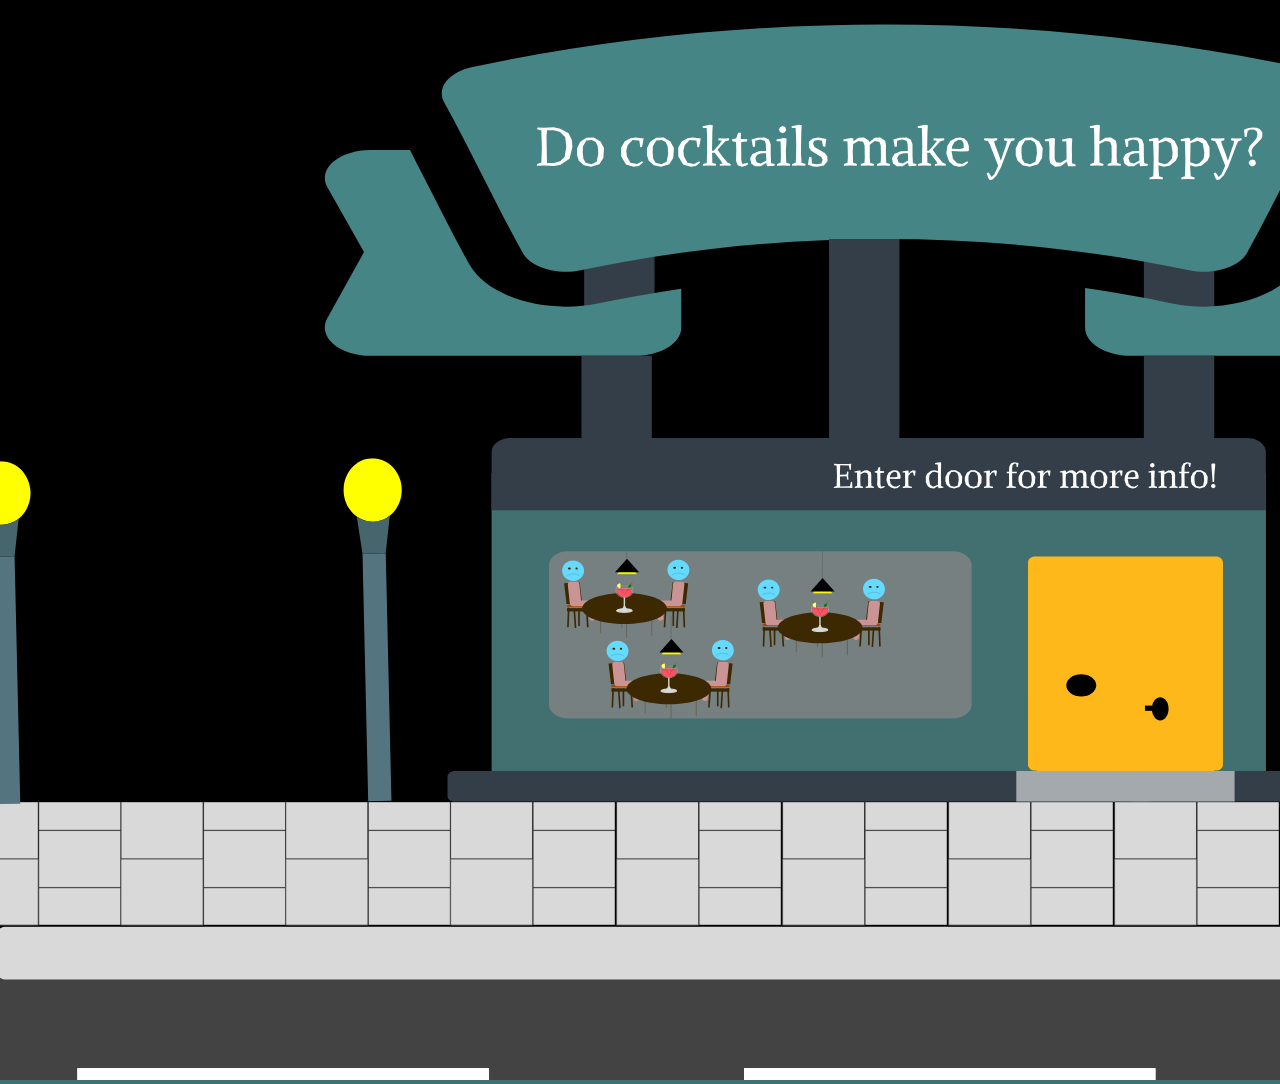
==== commit 88bedfd8: "asdd" ====
--- a/index.html
+++ b/index.html
@@ -4,526 +4,555 @@
     <meta charset="UTF-8">
     <meta http-equiv="X-UA-Compatible" content="IE=edge">
     <meta name="viewport" content="width=device-width, initial-scale=1.0">
-    <title>Food & Emotions</title>
+    <title>Do cocktails make you happy?</title>
     <link rel="stylesheet" href="css/stylesheet.css">
     <script src="https://d3js.org/d3.v6.min.js"></script>
+    <link rel="stylesheet" type="text/css" href="//fonts.googleapis.com/css?family=Alike+Angular" />
+    <link rel="icon" type="image/x-icon" href="images/cocktail.ico">
 </head>
 <body>
-    <script src="js/script.js" ></script>
-    <div class="buttonsBar">
-        <form id="filterForm">
-            <label for="minAge">Minimal Age</label>
-            <input type="number" name="iMinAgeInput" id="iMinAgeInput">
-            <label for="minAge">Maximal Age</label>
-            <input type="number" name="iMaxAgeInput" id="iMaxAgeInput">
-            <label for="gender">Gender</label>
-            <select id="sGenderInput" name="sGender">
-                <option value="empty">Both</option>
-                <option value="M">Male</option>
-                <option value="F">Female</option>
-            </select>
-            </form> 
-            <div class="ButtonsBox">
-                <a id="filterButton" onclick="resetData()"><span>Filter</span></a>
-                <a id="drinkButton" onclick="drinkAllCocktails()"><span>Drink Cocktails</span></a>
-            </div>
-            
-        </div>
-        <div class="siteContent">
-            <!-- <div class="legenda">
-                <img src="images/legenda.png" alt="">
-        </div> -->
-        <div class="svgBox">
-            <svg width="1487" height="890" viewBox="0 0 1487 890" fill="none" xmlns="http://www.w3.org/2000/svg">
-                <g clip-path="url(#clip0_1_2)">
-                <rect width="1487" height="890" fill="#427070"/>
-                <a href="table3.html" >
-                <g clip-path="url(#clip1_1_2)">
-                <rect x="926.237" y="661.971" width="5.56797" height="89.0875" transform="rotate(2.79064 926.237 661.971)" fill="#3C2801"/>
-                <rect x="884.477" y="659.187" width="5.56797" height="89.0875" transform="rotate(2.79064 884.477 659.187)" fill="#3C2801"/>
-                <rect x="945.096" y="659.365" width="5.56797" height="89.0875" transform="rotate(-1.59746 945.096 659.365)" fill="#3C2801"/>
-                <rect x="910.194" y="661.558" width="5.56797" height="81.2284" transform="rotate(0.0763687 910.194 661.558)" fill="#3C2801"/>
-                <rect x="882.924" y="659.187" width="69.5996" height="16.7039" fill="#3C2801"/>
-                <ellipse cx="919.116" cy="649.443" rx="33.4078" ry="6.95996" fill="#AA4400"/>
-                <rect x="885.708" y="650.835" width="66.8156" height="5.56797" fill="#3C2801"/>
-                <rect x="910.75" y="542.26" width="52.8957" height="94.6554" transform="rotate(5.05367 910.75 542.26)" fill="#3C2801"/>
-                <ellipse cx="929.379" cy="636.403" rx="26.5828" ry="4.99999" transform="rotate(6.19465 929.379 636.403)" fill="#3C2801"/>
-                <g id="faceCocktail3">
-                    <path id="faceCocktail3" d="M932.389 538.752C947.97 539.227 960.975 526.907 961.432 511.238C961.89 495.574 949.633 482.488 934.051 482.013C918.477 481.54 905.47 493.859 905.013 509.52C904.552 525.192 916.815 538.278 932.389 538.752Z" fill="#CA9494"/>
-                    <g class="sadFaceExpression">
-                        <path d="M919.5 503C921.985 503 924 501.209 924 499C924 496.791 921.985 495 919.5 495C917.015 495 915 496.791 915 499C915 501.209 917.015 503 919.5 503Z" fill="black"/>
-                        <path d="M940.5 503C942.985 503 945 501.209 945 499C945 496.791 942.985 495 940.5 495C938.015 495 936 496.791 936 499C936 501.209 938.015 503 940.5 503Z" fill="black"/>
-                        <path d="M941.143 522.999C940.953 522.999 940.761 522.903 940.601 522.703C937.476 518.786 933.533 516.629 929.5 516.629C925.466 516.629 921.524 518.786 918.399 522.703C918.033 523.163 917.493 523.079 917.193 522.517C916.894 521.955 916.948 521.127 917.315 520.668C920.745 516.368 925.073 514 929.5 514C933.927 514 938.255 516.368 941.685 520.667C942.052 521.127 942.106 521.955 941.807 522.516C941.637 522.835 941.391 522.999 941.143 522.999Z" fill="black"/>
-                    </g>
-                    <g class="happyFaceExpression">
-                        <path d="M919.475 505.289C921.445 505.289 923.042 503.691 923.042 501.721C923.042 499.751 921.445 498.154 919.475 498.154C917.505 498.154 915.908 499.751 915.908 501.721C915.908 503.691 917.505 505.289 919.475 505.289Z" fill="black"/>
-                        <path d="M939.452 505.289C941.422 505.289 943.02 503.691 943.02 501.721C943.02 499.751 941.422 498.154 939.452 498.154C937.482 498.154 935.885 499.751 935.885 501.721C935.885 503.691 937.482 505.289 939.452 505.289Z" fill="black"/>
-                        <path d="M929.464 525.833C923.789 525.833 918.521 523.001 915.372 518.258C914.936 517.602 915.115 516.716 915.771 516.28C916.428 515.843 917.314 516.024 917.749 516.68C920.368 520.625 924.747 522.98 929.464 522.98C934.18 522.98 938.559 520.625 941.178 516.68C941.613 516.023 942.498 515.843 943.156 516.28C943.812 516.716 943.991 517.603 943.555 518.258C940.406 523.001 935.138 525.833 929.464 525.833Z" fill="black"/>
-                    </g>
-                    <g class="disgustedFaceExpression">
-                        <path d="M920.512 506.64C922.573 506.64 924.244 504.97 924.244 502.908C924.244 500.847 922.573 499.176 920.512 499.176C918.451 499.176 916.78 500.847 916.78 502.908C916.78 504.97 918.451 506.64 920.512 506.64Z" fill="black"/>
-                        <path d="M941.412 506.64C943.473 506.64 945.144 504.97 945.144 502.908C945.144 500.847 943.473 499.176 941.412 499.176C939.35 499.176 937.68 500.847 937.68 502.908C937.68 504.97 939.35 506.64 941.412 506.64Z" fill="black"/>
-                        <path d="M943.215 523.278C942.225 524.441 941.302 525.031 940.471 525.031C940.459 525.031 940.449 525.031 940.438 525.031C939.634 525.015 938.777 524.435 937.883 523.297C936.643 521.762 935.354 520.985 933.994 521.001C932.675 521.012 931.407 521.778 930.226 523.276L930.224 523.277C929.233 524.44 928.311 525.03 927.48 525.03C927.469 525.03 927.458 525.03 927.447 525.03C926.643 525.014 925.787 524.434 924.892 523.296C923.661 521.771 922.361 521 921.029 521C921.02 521 921.011 521 921.002 521C919.673 521.011 918.396 521.787 917.207 523.308C916.869 523.74 916.954 524.359 917.397 524.689C917.84 525.019 918.473 524.935 918.811 524.503C919.602 523.493 920.344 522.975 921.018 522.97C921.021 522.97 921.025 522.97 921.028 522.97C921.711 522.97 922.478 523.49 923.298 524.505C924.577 526.133 925.958 526.972 927.406 527C927.431 527 927.456 527 927.48 527C928.938 527 930.384 526.171 931.775 524.535C931.78 524.53 931.78 524.522 931.785 524.517C931.791 524.511 931.798 524.509 931.802 524.503C932.593 523.493 933.336 522.975 934.008 522.97C934.012 522.97 934.016 522.97 934.019 522.97C934.702 522.97 935.469 523.49 936.289 524.505C937.567 526.133 938.949 526.972 940.396 527C940.421 527 940.446 527 940.47 527C941.928 527 943.375 526.171 944.767 524.535C945.124 524.117 945.064 523.496 944.635 523.148C944.208 522.8 943.572 522.86 943.215 523.278Z" fill="black"/>
-                    </g>
-                    <g class="surprisedFaceExpression">
-                        <path d="M920.512 506.64C922.573 506.64 924.244 504.97 924.244 502.908C924.244 500.847 922.573 499.176 920.512 499.176C918.451 499.176 916.78 500.847 916.78 502.908C916.78 504.97 918.451 506.64 920.512 506.64Z" fill="black"/>
-                        <path d="M941.412 506.64C943.473 506.64 945.144 504.97 945.144 502.908C945.144 500.847 943.473 499.176 941.412 499.176C939.35 499.176 937.68 500.847 937.68 502.908C937.68 504.97 939.35 506.64 941.412 506.64Z" fill="black"/>
-                        <path d="M930.962 531.608C926.336 531.608 922.573 527.844 922.573 523.219C922.573 518.593 926.336 514.829 930.962 514.829C935.587 514.829 939.351 518.593 939.351 523.218C939.351 527.844 935.587 531.608 930.962 531.608ZM930.962 517.815C927.982 517.815 925.559 520.238 925.559 523.218C925.559 526.198 927.982 528.622 930.962 528.622C933.942 528.622 936.365 526.198 936.365 523.219C936.365 520.239 933.942 517.815 930.962 517.815Z" fill="black"/>
-                    </g>
-                    <g class="scaredFaceExpression">
-                        <path d="M944.392 523.646L941.192 521.512C940.833 521.274 940.367 521.274 940.008 521.512L937.4 523.251L934.792 521.512C934.433 521.274 933.967 521.274 933.608 521.512L931 523.251L928.392 521.512C928.033 521.274 927.567 521.274 927.208 521.512L924.6 523.251L921.992 521.512C921.633 521.274 921.167 521.274 920.808 521.512L917.608 523.646C917.118 523.973 916.986 524.635 917.312 525.125C917.639 525.615 918.301 525.748 918.792 525.421L921.4 523.682L924.008 525.421C924.367 525.66 924.834 525.66 925.192 525.421L927.8 523.682L930.409 525.421C930.767 525.66 931.234 525.66 931.592 525.421L934.2 523.682L936.809 525.421C937.167 525.66 937.634 525.66 937.992 525.421L940.6 523.682L943.209 525.421C943.699 525.748 944.361 525.615 944.688 525.125C945.015 524.635 944.882 523.973 944.392 523.646Z" fill="black"/>
-                        <path d="M924.6 507.467C924.6 503.932 921.734 501.067 918.2 501.067C914.666 501.067 911.8 503.932 911.8 507.467C911.8 511.001 914.666 513.867 918.2 513.867C921.734 513.867 924.6 511.001 924.6 507.467ZM913.933 507.467C913.933 505.111 915.844 503.2 918.2 503.2C920.556 503.2 922.467 505.111 922.467 507.467C922.467 509.822 920.556 511.733 918.2 511.733C915.844 511.733 913.933 509.823 913.933 507.467Z" fill="black"/>
-                        <path d="M913.292 499.787C913.764 500.14 914.432 500.045 914.786 499.574C915.587 498.506 916.839 497.867 918.199 497.867C919.561 497.867 920.815 498.507 921.616 499.576C921.969 500.047 922.638 500.142 923.109 499.789C923.581 499.436 923.676 498.767 923.323 498.296C922.123 496.695 920.24 495.733 918.199 495.733C916.161 495.733 914.28 496.694 913.08 498.293C912.726 498.764 912.821 499.433 913.292 499.787Z" fill="black"/>
-                        <path d="M938.89 499.787C939.361 500.14 940.03 500.045 940.383 499.574C941.185 498.506 942.437 497.867 943.797 497.867C945.159 497.867 946.412 498.507 947.214 499.576C947.567 500.047 948.236 500.142 948.707 499.789C949.178 499.435 949.274 498.767 948.92 498.296C947.72 496.695 945.838 495.733 943.797 495.733C941.759 495.733 939.878 496.694 938.677 498.293C938.324 498.764 938.419 499.433 938.89 499.787Z" fill="black"/>
-                        <path d="M943.8 501.067C940.266 501.067 937.4 503.932 937.4 507.467C937.4 511.001 940.266 513.867 943.8 513.867C947.334 513.867 950.2 511.001 950.2 507.467C950.2 503.932 947.334 501.067 943.8 501.067ZM943.8 511.733C941.444 511.733 939.533 509.823 939.533 507.467C939.533 505.111 941.444 503.2 943.8 503.2C946.156 503.2 948.067 505.111 948.067 507.467C948.067 509.822 946.156 511.733 943.8 511.733Z" fill="black"/>
-                        <path d="M943.8 508.533C944.389 508.533 944.867 508.056 944.867 507.467C944.867 506.878 944.389 506.4 943.8 506.4C943.211 506.4 942.733 506.878 942.733 507.467C942.733 508.056 943.211 508.533 943.8 508.533Z" fill="black"/>
-                        <path d="M918.2 508.533C918.789 508.533 919.267 508.056 919.267 507.467C919.267 506.878 918.789 506.4 918.2 506.4C917.611 506.4 917.133 506.878 917.133 507.467C917.133 508.056 917.611 508.533 918.2 508.533Z" fill="black"/>
-                    </g>
-                    <g class="neutralFaceExpression">
-                        <path d="M921.625 504.5C921.625 506.571 919.946 508.25 917.875 508.25C915.804 508.25 914.125 506.571 914.125 504.5C914.125 502.429 915.804 500.75 917.875 500.75C919.946 500.75 921.625 502.429 921.625 504.5Z" fill="black"/>
-                        <path d="M947.875 504.5C947.875 506.571 946.196 508.25 944.125 508.25C942.054 508.25 940.375 506.571 940.375 504.5C940.375 502.429 942.054 500.75 944.125 500.75C946.196 500.75 947.875 502.429 947.875 504.5Z" fill="black"/>
-                        <path fill-rule="evenodd" clip-rule="evenodd" d="M916 525.125C916 524.089 916.839 523.25 917.875 523.25H944.125C945.161 523.25 946 524.089 946 525.125C946 526.161 945.161 527 944.125 527H917.875C916.839 527 916 526.161 916 525.125Z" fill="black"/>
-                    </g>
-                    <g class="angryFaceExpression">
-                        <path d="M918.284 526.173C919.532 525.093 921.239 524.263 923.173 523.705C925.119 523.143 927.299 522.854 929.5 522.854C931.701 522.854 933.881 523.143 935.827 523.705C937.761 524.263 939.468 525.093 940.716 526.173" stroke="black" stroke-width="2.66667" stroke-linecap="round"/>
-                        <path d="M944.292 500.667L935.417 506.583" stroke="black" stroke-width="2.66667" stroke-linecap="round"/>
-                        <path d="M914.708 500.667L923.583 506.583" stroke="black" stroke-width="2.66667" stroke-linecap="round"/>
-                        <path d="M917.667 509.542C919.3 509.542 920.625 508.217 920.625 506.583C920.625 504.949 919.3 503.625 917.667 503.625C916.033 503.625 914.708 504.949 914.708 506.583C914.708 508.217 916.033 509.542 917.667 509.542Z" fill="black"/>
-                        <path d="M941.333 509.542C942.967 509.542 944.292 508.217 944.292 506.583C944.292 504.949 942.967 503.625 941.333 503.625C939.699 503.625 938.375 504.949 938.375 506.583C938.375 508.217 939.699 509.542 941.333 509.542Z" fill="black"/>
-                    </g>
+    <div class="svgIndex">
+        <svg width="1920" height="1080" viewBox="0 0 1920 1080" fill="none" xmlns="http://www.w3.org/2000/svg">
+            <g clip-path="url(#clip0_73_190)">
+            <mask id="mask0_73_190" style="mask-type:luminance" maskUnits="userSpaceOnUse" x="0" y="0" width="1920" height="1155">
+            <path d="M1919.55 0H0V1154.81H1919.55V0Z" fill="white"/>
+            </mask>
+            <g mask="url(#mask0_73_190)">
+            <path d="M1919.55 0H0V1154.81H1919.55V0Z" fill="black"/>
+            <path d="M654.529 247.035H584.159V329.29H654.529V247.035Z" fill="#333E48"/>
+            <path d="M1214.24 247.035H1143.87V329.29H1214.24V247.035Z" fill="#333E48"/>
+            <path d="M1085.06 327.537C1085.06 343.071 1105.42 355.82 1130.62 355.82H1399.29C1414.03 355.82 1427.86 351.28 1436.42 343.894C1444.99 336.51 1447.24 326.952 1442.48 318.361L1405.75 252.072L1442.39 187.358C1447.26 178.755 1445.07 169.231 1436.51 161.805C1427.94 154.376 1414.08 149.962 1399.29 149.962H1359.82C1353.41 162.323 1347.01 174.947 1340.71 187.358L1340.58 187.602C1327.56 213.251 1314.1 239.774 1300.62 264.035C1286.46 289.512 1247.6 306.63 1203.92 306.63C1192.65 306.63 1181.51 305.485 1170.82 303.225C1142.66 297.282 1113.88 292.247 1085.06 288.101V327.537H1085.06Z" fill="#468585"/>
+            <path d="M1203.93 271.763C1222.9 271.763 1240.61 264.417 1247.11 252.739C1260.38 228.843 1273.77 202.462 1286.72 176.948C1299.49 151.794 1312.69 125.78 1325.57 102.598C1329.49 95.5386 1328.7 87.8103 1323.38 81.1139C1318.05 74.4129 1308.63 69.2925 1297.18 66.8751C1164.18 38.8137 1025.47 24.582 884.89 24.582C744.317 24.5843 605.601 38.8137 472.608 66.8751C461.153 69.2925 451.729 74.4129 446.403 81.1139C441.078 87.8103 440.294 95.5386 444.215 102.598C457.087 125.78 470.295 151.794 483.062 176.948C496.012 202.464 509.401 228.843 522.676 252.739C529.162 264.418 546.884 271.763 565.846 271.763C570.753 271.763 575.736 271.273 580.634 270.238C678.784 249.529 781.152 239.03 884.894 239.03C988.637 239.03 1091 249.531 1189.15 270.238C1194.04 271.27 1199.03 271.763 1203.93 271.763Z" fill="#468585"/>
+            <path d="M681.277 288.652C653.72 292.694 625.91 297.535 598.963 303.221C588.256 305.482 577.112 306.628 565.843 306.628C522.155 306.628 483.295 289.509 469.152 264.033C455.635 239.701 442.134 213.1 429.02 187.265C422.734 174.879 416.342 162.286 409.949 149.96H370.473C355.69 149.96 341.826 154.376 333.265 161.802C324.705 169.229 322.513 178.751 327.382 187.357L364.013 252.072L327.287 318.28C322.521 326.87 324.779 336.51 333.345 343.894C341.914 351.28 355.739 355.82 370.473 355.82H635.636C660.84 355.82 681.273 343.068 681.273 327.537L681.277 288.652Z" fill="#468585"/>
+            <path d="M544.291 165.551L536.889 165.822L536.997 163.931L541.319 162.85L541.86 147.615L541.319 130.434L537.159 129.354L537.429 127.463L544.021 127.733L553.745 127.247L560.228 128.706L568.603 133.352L571.844 139.997L572.438 146.642L569.575 158.744L560.499 164.741L553.745 165.984L544.291 165.551ZM553.799 163.12L560.228 161.283L564.605 157.069L566.279 146.642L565.253 137.35L560.12 131.893L553.853 130.164H546.992L546.506 136.863L546.992 163.12H553.799ZM577.046 155.286V148.209L580.233 141.78L586.338 137.728L593.74 137.458L600.493 141.51L604.005 147.993L603.356 157.88L599.358 164.255L590.984 166.632L583.961 165.281L578.828 160.635L577.046 155.286ZM582.988 146.372L582.718 152.423L583.367 158.69L585.69 162.742L591.416 164.147L596.711 161.824L598.278 153.396L597.738 146.372L595.739 141.888L591.795 139.889L586.392 140.483L582.988 146.372ZM639.309 140.537L632.502 139.997L627.64 145.184L626.235 150.802L626.937 156.529L630.395 162.796L637.04 163.877L642.119 161.175L643.091 162.58L638.823 165.984L633.745 166.632L626.019 164.417L621.211 156.583L621.157 147.561L624.83 141.132L630.503 138.16L635.42 137.458L643.686 138.538L642.065 147.02L640.282 147.291L639.309 140.537ZM646.951 155.286V148.209L650.139 141.78L656.244 137.728L663.646 137.458L670.399 141.51L673.911 147.993L673.262 157.88L669.264 164.255L660.89 166.632L653.867 165.281L648.734 160.635L646.951 155.286ZM652.894 146.372L652.624 152.423L653.273 158.69L655.596 162.742L661.322 164.147L666.617 161.824L668.184 153.396L667.644 146.372L665.645 141.888L661.701 139.889L656.298 140.483L652.894 146.372ZM696.395 140.537L689.588 139.997L684.725 145.184L683.321 150.802L684.023 156.529L687.481 162.796L694.126 163.877L699.204 161.175L700.177 162.58L695.909 165.984L690.83 166.632L683.104 164.417L678.296 156.583L678.242 147.561L681.916 141.132L687.589 138.16L692.505 137.458L700.771 138.538L699.15 147.02L697.367 147.291L696.395 140.537ZM719.376 144.373L721.862 140.753L718.242 140.159L718.512 138.268L724.185 138.538L729.155 138.268L729.047 140.159L725.265 141.348L717.54 149.668L722.024 155.989L727.588 162.85L730.776 163.931L730.506 165.822L724.887 165.551L719.755 165.822L719.863 163.931L722.456 163.769L720.997 161.067L714.73 152.747H712.083L712.191 156.583L712.299 162.85L716.027 163.931L715.703 165.822L709.706 165.551L702.79 165.822L703.006 163.931L706.788 163.012L706.95 157.177L707.167 145.346L706.95 133.298L706.68 127.895L702.844 128.057L702.574 126.166L710.03 124.708L712.731 125.302L712.353 132.433L712.029 150.64H713.704L719.376 144.373ZM745.262 166.092L741.588 166.632L737.752 165.335L736.023 161.013L736.293 150.964L736.023 141.888L732.295 141.348L731.971 139.457L736.239 138.322L738.184 132.866H740.94L740.778 138.916L747.315 139.133L746.991 141.51L741.318 141.888L741.102 144.373L741.318 160.743L742.398 163.985L747.477 162.634L748.287 164.255L745.262 166.092ZM756.782 162.526L760.834 163.552L766.29 160.419L766.074 153.125H761.374L757.214 154.8L755.323 158.15L756.782 162.526ZM770.72 155.719L771.099 163.336L774.826 163.877L774.448 165.66L766.938 166.308L766.236 163.12H765.966L760.617 166.308H754.999L751.217 163.552L750.082 158.258L752.459 154.044L758.943 151.234L766.074 150.964L765.858 144.211L764.831 140.861L760.455 139.619L755.215 140.861L755.053 146.588L752.946 147.02L751.541 139.619L757.754 137.782L764.723 137.458L768.937 139.511L770.666 144.157L770.72 155.719ZM780.072 127.301L782.557 126.112L785.151 126.977L786.339 129.894L784.827 132.271L782.287 133.298L779.91 131.839L778.776 129.408L780.072 127.301ZM786.177 145.94L785.853 151.343L786.015 156.583L786.231 162.85L790.175 163.931L789.905 165.822L783.53 165.551L776.939 165.822L777.047 163.931L780.613 162.85L780.883 157.177L780.775 146.804L780.505 141.186L776.669 141.348L776.398 139.457L783.854 137.998L786.555 138.592L786.177 145.94ZM801.307 132.433L800.983 151.343L801.145 156.583L801.577 162.85L805.521 163.931L805.251 165.822L798.66 165.551L792.069 165.822L792.177 163.931L795.743 162.85L796.013 157.177L796.229 145.346L795.905 133.298L795.635 127.895L791.799 128.057L791.529 126.166L798.984 124.708L801.686 125.302L801.307 132.433ZM811.967 163.444L816.451 164.147L821.475 163.444L822.664 159.771L821.205 156.961L811.156 150.856L808.995 147.453L808.887 141.726L812.723 138.484L818.396 137.458L826.338 139.079L825.203 147.02L822.934 146.264L821.908 140.645L818.18 139.943L814.128 140.861L813.101 143.833L814.398 147.02L824.771 152.963L827.31 156.151L827.526 161.229L823.853 165.551L817.369 166.632L812.885 166.416L807.861 164.471L809.211 156.691L811.534 157.448L811.967 163.444ZM870.149 162.904L873.985 163.931L873.715 165.822L867.34 165.551L860.748 165.822L860.856 163.931L864.422 162.85L864.8 157.177L864.584 145.4L863.126 141.834L858.533 141.024L853.185 143.887L853.077 145.94L852.752 151.343L852.861 156.583L853.131 162.85L857.075 163.931L856.804 165.822L850.429 165.551L843.838 165.822L843.946 163.931L847.512 162.85L847.89 157.177L847.674 146.804L847.404 141.186L843.568 141.348L843.298 139.457L850.754 137.998L853.455 138.592L853.293 141.132L858.533 137.836L864.044 137.458L869.014 140.861L869.285 142.32L874.687 137.836L880.198 137.458L885.168 140.861L885.979 145.184L885.871 156.583L886.303 162.904L890.139 163.931L889.869 165.822L883.493 165.551L876.902 165.822L877.01 163.931L880.576 162.85L880.954 157.177L880.738 145.4L879.279 141.834L874.687 141.024L869.717 144.643L869.825 145.184L869.717 156.583L870.149 162.904ZM898.601 162.526L902.653 163.552L908.109 160.419L907.893 153.125H903.193L899.033 154.8L897.142 158.15L898.601 162.526ZM912.539 155.719L912.918 163.336L916.645 163.877L916.267 165.66L908.757 166.308L908.055 163.12H907.785L902.436 166.308H896.818L893.036 163.552L891.901 158.258L894.278 154.044L900.762 151.234L907.893 150.964L907.677 144.211L906.651 140.861L902.274 139.619L897.034 140.861L896.872 146.588L894.765 147.02L893.36 139.619L899.573 137.782L906.542 137.458L910.757 139.511L912.485 144.157L912.539 155.719ZM934.479 144.373L936.965 140.753L933.345 140.159L933.615 138.268L939.288 138.538L944.258 138.268L944.15 140.159L940.368 141.348L932.643 149.668L937.127 155.989L942.691 162.85L945.879 163.931L945.609 165.822L939.99 165.551L934.858 165.822L934.966 163.931L937.559 163.769L936.1 161.067L929.833 152.747H927.186L927.294 156.583L927.402 162.85L931.13 163.931L930.806 165.822L924.809 165.551L917.893 165.822L918.109 163.931L921.891 163.012L922.053 157.177L922.269 145.346L922.053 133.298L921.783 127.895L917.947 128.057L917.677 126.166L925.133 124.708L927.834 125.302L927.456 132.433L927.132 150.64H928.807L934.479 144.373ZM951.61 151.018L951.556 151.505L953.015 159.122L957.283 163.336L962.253 163.877L967.332 161.175L968.304 162.58L964.036 165.984L958.957 166.632L953.663 165.389L949.071 161.554L946.315 153.45L947.234 146.21L950.043 141.132L955.716 137.998L960.47 137.404L964.252 138.592L967.169 141.24L968.844 146.048L968.898 150.532L968.142 151.126L960.956 151.613L951.61 151.018ZM954.311 142.266L952.204 146.372L951.88 148.803L960.092 148.911L963.82 148.101L963.496 143.077L961.875 140.321L958.417 139.835L954.311 142.266ZM989.829 180.139L988.155 177.707L986.534 173.277L988.587 172.521L991.612 177.005L994.368 174.358L998.149 165.714L989.775 144.265L987.884 140.969L984.049 140.159L984.319 138.268L990.91 138.538L997.339 138.268L997.231 140.159L994.097 141.078L994.908 144.427L997.825 151.883L1000.8 160.581H1000.96L1003.66 152.099L1006.42 144.373L1006.96 140.915L1003.93 140.159L1004.2 138.268L1009.98 138.538L1014.57 138.268L1014.47 140.159L1011.17 141.132L1009.28 145.184L1001.23 166.686L996.583 175.6L992.531 179.598L989.829 180.139ZM1015.74 155.286V148.209L1018.93 141.78L1025.04 137.728L1032.44 137.458L1039.19 141.51L1042.7 147.993L1042.06 157.88L1038.06 164.255L1029.68 166.632L1022.66 165.281L1017.53 160.635L1015.74 155.286ZM1021.69 146.372L1021.42 152.423L1022.07 158.69L1024.39 162.742L1030.12 164.147L1035.41 161.824L1036.98 153.396L1036.44 146.372L1034.44 141.888L1030.49 139.889L1025.09 140.483L1021.69 146.372ZM1054.65 146.912V158.69L1056.11 162.256L1060.65 162.85L1066.54 159.338V153.612L1066.48 146.858L1066.21 141.24L1062.38 141.402L1062.11 139.511L1069.56 138.052L1072.27 138.646L1071.89 145.994L1071.83 150.316L1071.94 153.612V163.336L1075.72 164.417L1075.45 166.308H1068.05L1066.81 161.77L1060.7 166.254L1055.19 166.632L1050.22 163.228L1049.41 158.906L1049.47 147.345L1048.93 141.186L1045.09 141.348L1044.82 139.457L1052.28 137.998L1054.98 138.592L1054.65 146.912ZM1099.61 132.649L1099.45 141.51L1105.45 137.836L1110.96 137.458L1115.93 140.861L1116.74 145.184L1116.63 156.583L1117.06 162.904L1120.9 163.931L1120.63 165.822L1114.25 165.551L1107.66 165.822L1107.77 163.931L1111.33 162.85L1111.71 157.177L1111.5 145.4L1110.04 141.834L1105.45 141.024L1099.39 144.103L1099.29 151.343L1099.39 156.583L1099.56 162.85L1103.5 163.931L1103.23 165.822L1096.86 165.551L1090.26 165.822L1090.37 163.931L1093.94 162.85L1094.42 157.177L1094.21 133.514L1093.83 127.895L1089.99 128.057L1089.72 126.166L1097.18 124.708L1099.88 125.302L1099.61 132.649ZM1129.9 162.526L1133.95 163.552L1139.41 160.419L1139.19 153.125H1134.49L1130.33 154.8L1128.44 158.15L1129.9 162.526ZM1143.84 155.719L1144.22 163.336L1147.95 163.877L1147.57 165.66L1140.06 166.308L1139.36 163.12H1139.09L1133.74 166.308H1128.12L1124.34 163.552L1123.2 158.258L1125.58 154.044L1132.06 151.234L1139.19 150.964L1138.98 144.211L1137.95 140.861L1133.57 139.619L1128.33 140.861L1128.17 146.588L1126.06 147.02L1124.66 139.619L1130.87 137.782L1137.84 137.458L1142.06 139.511L1143.79 144.157L1143.84 155.719ZM1158.54 140.969H1158.92L1164.7 137.458L1170.7 138.106L1174.64 140.915L1177.77 147.345L1177.83 156.529L1175.77 160.797L1169.56 165.822L1163.56 166.632L1158.43 165.281L1158.59 170.09L1159.03 176.357L1162.97 177.437L1162.7 179.328L1156.11 179.058L1149.52 179.328L1149.63 177.437L1153.19 176.357L1153.46 170.684L1153.68 158.852L1153.35 146.804L1153.08 141.024L1149.25 141.186L1148.98 139.295L1156.43 137.836L1158.49 138.43L1158.54 140.969ZM1158.49 162.31L1164.32 164.201L1167.72 163.228L1171.88 158.798L1172.64 152.585L1171.02 143.509L1166.21 140.645L1158.65 143.239L1158.76 145.94L1158.49 162.31ZM1190.25 140.969H1190.63L1196.41 137.458L1202.41 138.106L1206.35 140.915L1209.48 147.345L1209.54 156.529L1207.48 160.797L1201.27 165.822L1195.27 166.632L1190.14 165.281L1190.3 170.09L1190.74 176.357L1194.68 177.437L1194.41 179.328L1187.82 179.058L1181.23 179.328L1181.34 177.437L1184.9 176.357L1185.17 170.684L1185.39 158.852L1185.06 146.804L1184.79 141.024L1180.96 141.186L1180.69 139.295L1188.14 137.836L1190.2 138.43L1190.25 140.969ZM1190.2 162.31L1196.03 164.201L1199.43 163.228L1203.59 158.798L1204.35 152.585L1202.73 143.509L1197.92 140.645L1190.36 143.239L1190.47 145.94L1190.2 162.31ZM1216.91 180.139L1215.23 177.707L1213.61 173.277L1215.67 172.521L1218.69 177.005L1221.45 174.358L1225.23 165.714L1216.85 144.265L1214.96 140.969L1211.13 140.159L1211.4 138.268L1217.99 138.538L1224.42 138.268L1224.31 140.159L1221.18 141.078L1221.99 144.427L1224.9 151.883L1227.88 160.581H1228.04L1230.74 152.099L1233.49 144.373L1234.03 140.915L1231.01 140.159L1231.28 138.268L1237.06 138.538L1241.65 138.268L1241.54 140.159L1238.25 141.132L1236.36 145.184L1228.31 166.686L1223.66 175.6L1219.61 179.598L1216.91 180.139ZM1250.58 156.691L1248.2 150.694L1249.39 146.588L1256.36 138.43L1257.5 134.432L1256.69 131.299L1254.31 129.678L1250.63 129.516L1247.77 130.65L1246.58 136.972L1244.75 137.026L1244.04 129.732L1248.42 127.949L1253.23 127.463L1256.42 127.733L1259.82 129.084L1262.3 132.163V136.161L1261.22 139.079L1253.66 146.75L1251.99 149.29L1251.55 152.099L1252.36 156.151L1250.58 156.691ZM1249.82 160.581L1252.31 159.392L1254.9 160.257L1256.09 163.174L1254.58 165.551L1252.04 166.578L1249.66 165.119L1248.53 162.688L1249.82 160.581Z" fill="white"/>
+            <path d="M491.603 473.513H1265.94V783.234H491.603V473.513Z" fill="#427070"/>
+            <path d="M1265.84 510.204V452.015C1265.84 444.347 1257.33 438.041 1246.99 438.041H510.456C500.111 438.041 491.603 444.347 491.603 452.015V510.204H1265.84Z" fill="#333E48"/>
+            <a class="doors" href="baroverview.html">
+                <g id="closedDoor">
+                    <path d="M1036.51 565.168H1214.31V783.162H1036.51V565.168Z" fill="#FFB819"/>
+                    <path d="M1066.29 685.272C1066.29 688.218 1067.87 691.044 1070.67 693.126C1073.49 695.21 1077.3 696.38 1081.27 696.38C1085.25 696.38 1089.06 695.21 1091.87 693.126C1094.68 691.044 1096.26 688.218 1096.26 685.272C1096.26 682.326 1094.68 679.501 1091.87 677.418C1089.06 675.335 1085.25 674.164 1081.27 674.164C1077.3 674.164 1073.49 675.335 1070.67 677.418C1067.87 679.501 1066.29 682.326 1066.29 685.272Z" fill="black"/>
                 </g>
-                
-                <path d="M951.495 553.319C951.744 550.226 950.95 547.145 949.315 544.837C947.679 542.528 945.348 541.198 942.901 541.198H919.65C915.872 541.198 912.71 544.847 912.347 549.628L906.497 626.515H871.946C868.435 626.515 865.067 628.29 862.587 631.449C860.106 634.609 858.715 638.894 858.72 643.358L858.794 705.378C858.803 712.327 863.235 717.921 868.697 717.921C868.701 717.921 868.709 717.921 868.714 717.921C874.184 717.921 878.61 712.27 878.603 705.316L878.544 655.525C878.543 654.498 878.863 653.513 879.434 652.785C880.004 652.059 880.779 651.652 881.586 651.652H934.659C940.128 651.652 943.986 646.344 944.564 639.066C944.601 638.582 949.385 579.408 951.495 553.319Z" fill="#CA9494"/>
-                <rect width="5.56797" height="89.0875" transform="matrix(-0.998814 0.0486865 0.0486865 0.998814 579.383 661.971)" fill="#3C2801"/>
-                <rect width="5.56797" height="89.0875" transform="matrix(-0.998814 0.0486865 0.0486865 0.998814 621.143 659.187)" fill="#3C2801"/>
-                <rect width="5.56797" height="89.0875" transform="matrix(-0.999611 -0.0278773 -0.0278773 0.999611 560.524 659.365)" fill="#3C2801"/>
-                <rect width="5.56797" height="81.2284" transform="matrix(-0.999999 0.00133288 0.00133288 0.999999 595.426 661.558)" fill="#3C2801"/>
-                <rect width="69.5996" height="16.7039" transform="matrix(-1 0 0 1 622.696 659.187)" fill="#3C2801"/>
-                <ellipse cx="33.4078" cy="6.95996" rx="33.4078" ry="6.95996" transform="matrix(-1 0 0 1 619.912 642.483)" fill="#AA4400"/>
-                <rect width="66.8156" height="5.56797" transform="matrix(-1 0 0 1 619.912 650.835)" fill="#3C2801"/>
-                <rect width="52.8957" height="94.6554" transform="matrix(-0.996113 0.0880888 0.0880888 0.996113 594.87 542.26)" fill="#3C2801"/>
-                <ellipse cx="26.5828" cy="4.99999" rx="26.5828" ry="4.99999" transform="matrix(-0.994161 0.107907 0.107907 0.994161 602.129 628.564)" fill="#3C2801"/>
-                <g  id="faceCocktail3">
-                    <path id="faceCocktail3" d="M575.056 538.752C559.474 539.227 546.47 526.907 546.012 511.238C545.555 495.574 557.812 482.488 573.394 482.013C588.967 481.54 601.975 493.859 602.432 509.52C602.893 525.192 590.63 538.278 575.056 538.752Z" fill="#CA9494"/>
-                    <g class="sadFaceExpression">
-                        <path d="M564.5 505C566.985 505 569 503.209 569 501C569 498.791 566.985 497 564.5 497C562.015 497 560 498.791 560 501C560 503.209 562.015 505 564.5 505Z" fill="black"/>
-                        <path d="M585.5 505C587.985 505 590 503.209 590 501C590 498.791 587.985 497 585.5 497C583.015 497 581 498.791 581 501C581 503.209 583.015 505 585.5 505Z" fill="black"/>
-                        <path d="M586.143 524.999C585.953 524.999 585.761 524.903 585.601 524.703C582.476 520.786 578.533 518.629 574.5 518.629C570.466 518.629 566.524 520.786 563.399 524.703C563.033 525.163 562.493 525.079 562.193 524.517C561.894 523.955 561.948 523.127 562.315 522.668C565.745 518.368 570.073 516 574.5 516C578.927 516 583.255 518.368 586.685 522.667C587.052 523.127 587.106 523.955 586.807 524.516C586.637 524.835 586.391 524.999 586.143 524.999Z" fill="black"/>
-                    </g>
-                    <g class="happyFaceExpression">
-                        <path d="M564.475 507.289C566.445 507.289 568.042 505.691 568.042 503.721C568.042 501.751 566.445 500.154 564.475 500.154C562.505 500.154 560.908 501.751 560.908 503.721C560.908 505.691 562.505 507.289 564.475 507.289Z" fill="black"/>
-                        <path d="M584.452 507.289C586.422 507.289 588.02 505.691 588.02 503.721C588.02 501.751 586.422 500.154 584.452 500.154C582.482 500.154 580.885 501.751 580.885 503.721C580.885 505.691 582.482 507.289 584.452 507.289Z" fill="black"/>
-                        <path d="M574.464 527.833C568.789 527.833 563.521 525.001 560.372 520.258C559.936 519.602 560.115 518.716 560.771 518.28C561.428 517.843 562.314 518.024 562.749 518.68C565.368 522.625 569.748 524.98 574.464 524.98C579.18 524.98 583.559 522.625 586.178 518.68C586.613 518.023 587.498 517.843 588.156 518.28C588.812 518.716 588.991 519.603 588.555 520.258C585.406 525.001 580.138 527.833 574.464 527.833Z" fill="black"/>
-                    </g>
-                    <g class="disgustedFaceExpression">
-                        <path d="M565.512 508.64C567.573 508.64 569.244 506.97 569.244 504.908C569.244 502.847 567.573 501.176 565.512 501.176C563.451 501.176 561.78 502.847 561.78 504.908C561.78 506.97 563.451 508.64 565.512 508.64Z" fill="black"/>
-                        <path d="M586.412 508.64C588.473 508.64 590.144 506.97 590.144 504.908C590.144 502.847 588.473 501.176 586.412 501.176C584.35 501.176 582.68 502.847 582.68 504.908C582.68 506.97 584.35 508.64 586.412 508.64Z" fill="black"/>
-                        <path d="M588.215 525.278C587.225 526.441 586.302 527.031 585.471 527.031C585.459 527.031 585.449 527.031 585.438 527.031C584.634 527.015 583.777 526.435 582.883 525.297C581.643 523.762 580.354 522.985 578.994 523.001C577.675 523.012 576.407 523.778 575.226 525.276L575.224 525.277C574.233 526.44 573.311 527.03 572.48 527.03C572.469 527.03 572.458 527.03 572.447 527.03C571.643 527.014 570.787 526.434 569.892 525.296C568.661 523.771 567.361 523 566.029 523C566.02 523 566.011 523 566.002 523C564.673 523.011 563.396 523.787 562.207 525.308C561.869 525.74 561.954 526.359 562.397 526.689C562.84 527.019 563.473 526.935 563.811 526.503C564.602 525.493 565.344 524.975 566.018 524.97C566.021 524.97 566.025 524.97 566.028 524.97C566.711 524.97 567.478 525.49 568.298 526.505C569.577 528.133 570.958 528.972 572.406 529C572.431 529 572.456 529 572.48 529C573.938 529 575.384 528.171 576.775 526.535C576.78 526.53 576.78 526.522 576.785 526.517C576.791 526.511 576.798 526.509 576.802 526.503C577.593 525.493 578.336 524.975 579.008 524.97C579.012 524.97 579.016 524.97 579.019 524.97C579.702 524.97 580.469 525.49 581.289 526.505C582.567 528.133 583.949 528.972 585.396 529C585.421 529 585.446 529 585.47 529C586.928 529 588.375 528.171 589.767 526.535C590.124 526.117 590.064 525.496 589.635 525.148C589.208 524.8 588.572 524.86 588.215 525.278Z" fill="black"/>
-                    </g>
-                    <g class="surprisedFaceExpression">
-                        <path d="M565.512 508.64C567.573 508.64 569.244 506.97 569.244 504.908C569.244 502.847 567.573 501.176 565.512 501.176C563.451 501.176 561.78 502.847 561.78 504.908C561.78 506.97 563.451 508.64 565.512 508.64Z" fill="black"/>
-                        <path d="M586.412 508.64C588.473 508.64 590.144 506.97 590.144 504.908C590.144 502.847 588.473 501.176 586.412 501.176C584.35 501.176 582.68 502.847 582.68 504.908C582.68 506.97 584.35 508.64 586.412 508.64Z" fill="black"/>
-                        <path d="M575.962 533.608C571.336 533.608 567.573 529.844 567.573 525.219C567.573 520.593 571.336 516.829 575.962 516.829C580.587 516.829 584.351 520.593 584.351 525.218C584.351 529.844 580.587 533.608 575.962 533.608ZM575.962 519.815C572.982 519.815 570.559 522.238 570.559 525.218C570.559 528.198 572.982 530.622 575.962 530.622C578.942 530.622 581.365 528.198 581.365 525.219C581.365 522.239 578.942 519.815 575.962 519.815Z" fill="black"/>
-                    </g>
-                    <g class="scaredFaceExpression">
-                        <path d="M589.392 525.646L586.192 523.512C585.833 523.274 585.367 523.274 585.008 523.512L582.4 525.251L579.792 523.512C579.433 523.274 578.967 523.274 578.608 523.512L576 525.251L573.392 523.512C573.033 523.274 572.567 523.274 572.208 523.512L569.6 525.251L566.992 523.512C566.633 523.274 566.167 523.274 565.808 523.512L562.608 525.646C562.118 525.973 561.986 526.635 562.312 527.125C562.639 527.615 563.301 527.748 563.792 527.421L566.4 525.682L569.008 527.421C569.367 527.66 569.834 527.66 570.192 527.421L572.8 525.682L575.409 527.421C575.767 527.66 576.234 527.66 576.592 527.421L579.2 525.682L581.809 527.421C582.167 527.66 582.634 527.66 582.992 527.421L585.6 525.682L588.209 527.421C588.699 527.748 589.361 527.615 589.688 527.125C590.015 526.635 589.882 525.973 589.392 525.646Z" fill="black"/>
-                        <path d="M569.6 509.467C569.6 505.932 566.734 503.067 563.2 503.067C559.666 503.067 556.8 505.932 556.8 509.467C556.8 513.001 559.666 515.867 563.2 515.867C566.734 515.867 569.6 513.001 569.6 509.467ZM558.933 509.467C558.933 507.111 560.844 505.2 563.2 505.2C565.556 505.2 567.467 507.111 567.467 509.467C567.467 511.822 565.556 513.733 563.2 513.733C560.844 513.733 558.933 511.823 558.933 509.467Z" fill="black"/>
-                        <path d="M558.292 501.787C558.764 502.14 559.432 502.045 559.786 501.574C560.587 500.506 561.839 499.867 563.199 499.867C564.561 499.867 565.815 500.507 566.616 501.576C566.969 502.047 567.638 502.142 568.109 501.789C568.581 501.436 568.676 500.767 568.323 500.296C567.123 498.695 565.24 497.733 563.199 497.733C561.161 497.733 559.28 498.694 558.08 500.293C557.726 500.764 557.821 501.433 558.292 501.787Z" fill="black"/>
-                        <path d="M583.89 501.787C584.361 502.14 585.03 502.045 585.383 501.574C586.185 500.506 587.437 499.867 588.797 499.867C590.159 499.867 591.412 500.507 592.214 501.576C592.567 502.047 593.236 502.142 593.707 501.789C594.178 501.435 594.274 500.767 593.92 500.296C592.72 498.695 590.838 497.733 588.797 497.733C586.759 497.733 584.878 498.694 583.677 500.293C583.324 500.764 583.419 501.433 583.89 501.787Z" fill="black"/>
-                        <path d="M588.8 503.067C585.266 503.067 582.4 505.932 582.4 509.467C582.4 513.001 585.266 515.867 588.8 515.867C592.334 515.867 595.2 513.001 595.2 509.467C595.2 505.932 592.334 503.067 588.8 503.067ZM588.8 513.733C586.444 513.733 584.533 511.823 584.533 509.467C584.533 507.111 586.444 505.2 588.8 505.2C591.156 505.2 593.067 507.111 593.067 509.467C593.067 511.822 591.156 513.733 588.8 513.733Z" fill="black"/>
-                        <path d="M588.8 510.533C589.389 510.533 589.867 510.056 589.867 509.467C589.867 508.878 589.389 508.4 588.8 508.4C588.211 508.4 587.733 508.878 587.733 509.467C587.733 510.056 588.211 510.533 588.8 510.533Z" fill="black"/>
-                        <path d="M563.2 510.533C563.789 510.533 564.267 510.056 564.267 509.467C564.267 508.878 563.789 508.4 563.2 508.4C562.611 508.4 562.133 508.878 562.133 509.467C562.133 510.056 562.611 510.533 563.2 510.533Z" fill="black"/>
-                    </g>
-                    <g class="neutralFaceExpression">
-                        <path d="M566.625 506.5C566.625 508.571 564.946 510.25 562.875 510.25C560.804 510.25 559.125 508.571 559.125 506.5C559.125 504.429 560.804 502.75 562.875 502.75C564.946 502.75 566.625 504.429 566.625 506.5Z" fill="black"/>
-                        <path d="M592.875 506.5C592.875 508.571 591.196 510.25 589.125 510.25C587.054 510.25 585.375 508.571 585.375 506.5C585.375 504.429 587.054 502.75 589.125 502.75C591.196 502.75 592.875 504.429 592.875 506.5Z" fill="black"/>
-                        <path fill-rule="evenodd" clip-rule="evenodd" d="M561 527.125C561 526.089 561.839 525.25 562.875 525.25H589.125C590.161 525.25 591 526.089 591 527.125C591 528.161 590.161 529 589.125 529H562.875C561.839 529 561 528.161 561 527.125Z" fill="black"/>
-                    </g>
-                    <g class="angryFaceExpression">
-                        <path d="M563.284 528.173C564.532 527.093 566.239 526.263 568.173 525.705C570.119 525.143 572.299 524.854 574.5 524.854C576.701 524.854 578.881 525.143 580.827 525.705C582.761 526.263 584.468 527.093 585.716 528.173" stroke="black" stroke-width="2.66667" stroke-linecap="round"/>
-                        <path d="M589.292 502.667L580.417 508.583" stroke="black" stroke-width="2.66667" stroke-linecap="round"/>
-                        <path d="M559.708 502.667L568.583 508.583" stroke="black" stroke-width="2.66667" stroke-linecap="round"/>
-                        <path d="M562.667 511.542C564.301 511.542 565.625 510.217 565.625 508.583C565.625 506.949 564.301 505.625 562.667 505.625C561.033 505.625 559.708 506.949 559.708 508.583C559.708 510.217 561.033 511.542 562.667 511.542Z" fill="black"/>
-                        <path d="M586.333 511.542C587.967 511.542 589.292 510.217 589.292 508.583C589.292 506.949 587.967 505.625 586.333 505.625C584.699 505.625 583.375 506.949 583.375 508.583C583.375 510.217 584.699 511.542 586.333 511.542Z" fill="black"/>
-                    </g>
-                </g>
-                <path d="M554.125 553.319C553.876 550.226 554.67 547.145 556.305 544.837C557.941 542.528 560.272 541.198 562.719 541.198H585.97C589.748 541.198 592.91 544.847 593.273 549.628L599.123 626.515H633.674C637.185 626.515 640.553 628.29 643.033 631.449C645.514 634.609 646.905 638.894 646.9 643.358L646.826 705.378C646.817 712.327 642.385 717.921 636.923 717.921C636.919 717.921 636.911 717.921 636.906 717.921C631.436 717.921 627.01 712.27 627.017 705.316L627.076 655.525C627.077 654.498 626.757 653.513 626.186 652.785C625.616 652.059 624.841 651.652 624.034 651.652H570.961C565.492 651.652 561.634 646.344 561.056 639.066C561.019 638.582 556.235 579.408 554.125 553.319Z" fill="#CA9494"/>
-                <path d="M738.556 752.366V614.326" stroke="#3C2801" stroke-width="2.38"/>
-                <path d="M665.77 774.453V636.413" stroke="#3C2801" stroke-width="2.38"/>
-                <path d="M755.962 799.3V661.26" stroke="#3C2801" stroke-width="2.38"/>
-                <path d="M746.468 730.28V592.24" stroke="#3C2801" stroke-width="2.38"/>
-                <path d="M839.824 788.257V650.217" stroke="#3C2801" stroke-width="2.38"/>
-                <path d="M748.05 733.041C827.573 733.041 892.04 701.521 892.04 662.64C892.04 623.759 827.573 592.24 748.05 592.24C668.527 592.24 604.06 623.759 604.06 662.64C604.06 701.521 668.527 733.041 748.05 733.041Z" fill="#3C2801"/>
-                <path d="M704.896 846.721L702.04 848.663L696.613 849.291L691.216 846.721L689.188 843.037L688.617 839.352V836.439L690.159 832.698L693.843 829.214L697.756 828.128H700.955L705.324 829.242L704.81 830.699L704.41 834.154L703.325 834.24L702.668 830.242L700.555 829.699H697.128L692.844 833.355L691.901 838.039L692.301 842.38L693.957 845.436L696.928 847.778L701.583 847.378L704.239 845.778L704.896 846.721ZM706.491 843.294V839.552L708.176 836.154L711.404 834.012L715.316 833.869L718.886 836.011L720.743 839.438L720.4 844.664L718.286 848.035L713.86 849.291L710.147 848.577L707.434 846.121L706.491 843.294ZM709.633 838.581L709.49 841.78L709.833 845.093L711.061 847.235L714.088 847.977L716.887 846.749L717.715 842.294L717.43 838.581L716.373 836.211L714.288 835.154L711.432 835.468L709.633 838.581ZM732.628 835.497L729.03 835.211L726.46 837.953L725.717 840.923L726.088 843.95L727.916 847.263L731.429 847.835L734.114 846.407L734.628 847.149L732.371 848.948L729.687 849.291L725.603 848.12L723.061 843.979L723.032 839.21L724.974 835.811L727.973 834.24L730.572 833.869L734.942 834.44L734.085 838.924L733.143 839.067L732.628 835.497ZM744.777 837.524L746.091 835.611L744.177 835.297L744.32 834.297L747.319 834.44L749.947 834.297L749.889 835.297L747.89 835.925L743.806 840.323L746.177 843.665L749.118 847.292L750.803 847.863L750.661 848.863L747.69 848.72L744.977 848.863L745.034 847.863L746.405 847.778L745.634 846.35L742.321 841.951H740.922L740.979 843.979L741.036 847.292L743.006 847.863L742.835 848.863L739.665 848.72L736.009 848.863L736.124 847.863L738.123 847.378L738.208 844.293L738.323 838.039L738.208 831.67L738.066 828.814L736.038 828.899L735.895 827.9L739.836 827.129L741.264 827.443L741.064 831.213L740.893 840.837H741.778L744.777 837.524ZM758.461 849.006L756.518 849.291L754.491 848.606L753.577 846.321L753.72 841.009L753.577 836.211L751.606 835.925L751.435 834.926L753.691 834.326L754.719 831.441H756.176L756.09 834.64L759.546 834.754L759.374 836.011L756.376 836.211L756.261 837.524L756.376 846.178L756.947 847.892L759.632 847.178L760.06 848.035L758.461 849.006ZM764.551 847.121L766.693 847.663L769.577 846.007L769.463 842.151H766.978L764.779 843.037L763.78 844.807L764.551 847.121ZM771.919 843.522L772.119 847.549L774.09 847.835L773.89 848.777L769.92 849.12L769.549 847.435H769.406L766.579 849.12H763.608L761.609 847.663L761.009 844.864L762.266 842.637L765.693 841.152L769.463 841.009L769.349 837.439L768.806 835.668L766.493 835.011L763.723 835.668L763.637 838.695L762.523 838.924L761.78 835.011L765.065 834.04L768.749 833.869L770.977 834.954L771.891 837.41L771.919 843.522ZM776.863 828.5L778.177 827.871L779.547 828.328L780.176 829.87L779.376 831.127L778.034 831.67L776.777 830.899L776.177 829.613L776.863 828.5ZM780.09 838.353L779.919 841.209L780.004 843.979L780.119 847.292L782.204 847.863L782.061 848.863L778.691 848.72L775.206 848.863L775.263 847.863L777.148 847.292L777.291 844.293L777.234 838.81L777.091 835.839L775.064 835.925L774.921 834.926L778.862 834.154L780.29 834.469L780.09 838.353ZM788.088 831.213L787.917 841.209L788.002 843.979L788.231 847.292L790.316 847.863L790.173 848.863L786.689 848.72L783.204 848.863L783.261 847.863L785.146 847.292L785.289 844.293L785.403 838.039L785.232 831.67L785.089 828.814L783.061 828.899L782.919 827.9L786.86 827.129L788.288 827.443L788.088 831.213ZM810.268 845.807L807.555 848.349L803.528 849.177L801.186 848.948L798.729 848.12L799.443 843.436L800.472 843.579L800.957 847.263L803.299 847.778L806.498 846.949L807.783 843.636L807.098 840.952L804.87 839.267L802.557 838.924V837.782L804.756 837.296L806.526 835.64L807.069 832.784L806.298 830.756L804.184 829.728L801.3 830.356L800.757 833.869L799.729 834.012L799.072 829.499L803.442 828.157L806.869 828.614L809.382 830.727L809.697 833.212L809.068 835.354L807.812 837.125L805.441 838.096V838.21L808.783 839.152L810.582 841.78L810.268 845.807Z" fill="#FFFEFD"/>
-                
-                <g clip-path="url(#clip2_1_2)">
-                <g id="Cocktail3Content">
-                    <path d="M718.5 577L776.5 577.26L775 583L776.263 588L772.988 596.645L764.709 606.202L757.952 610.106L750.53 612.26L743.297 611.183L736.446 608.625L730.736 605.395L725.883 600.279L721.22 593.279L719.5 587.5L718.46 583.318V580.5L718.5 577Z" fill="#EC5B09" stroke="#EC5B09" stroke-width="0.336032"/>
-                    <path d="M723.883 582.85C735.251 588.585 760.399 588.976 771.533 582.85" stroke="#FFCCCC" stroke-width="0.416742" stroke-linecap="round" stroke-linejoin="round"/>
-                    <path d="M776.5 577.5C774.661 579.183 774.174 582.135 768.538 583.875C762.902 585.616 755.255 586.596 747.275 586.602C739.296 586.607 731.636 585.637 725.975 583.904C720.314 582.171 718.535 579.959 718.5 577.5C718.464 575.041 720.176 572.537 725.788 570.788C731.4 569.04 739.033 568.049 747.014 568.033C754.994 568.017 762.67 568.977 768.355 570.703C774.041 572.429 776.432 574.541 776.5 577" fill="#F8813A"/>
-                </g>
-                <path d="M720 594L690.5 598.5L606.08 664.76H730.08L739.08 662.76L741.58 660.26L744.08 650.26V616.26V613.76L736.58 612.26L728.08 607.76L721.58 601.26L720 594Z" fill="#3B2801"/>
-                <path d="M753.58 660.26L762.08 664.76H870.58L865.08 624.26L822.5 603.26L774.5 594V597.5L771.08 603.26L764.08 609.76L758.58 612.26L754.58 613.76H749.58V641.26L749.08 650.26L750.58 653.76L753.58 660.26Z" fill="#3B2801"/>
-                <path d="M730.08 664.76L739.08 662.76L741.58 660.26L744.08 650.26V616.26V613.76L736.58 612.26L728.08 607.76L721.58 601.26L720 594L690.5 598.5L606.08 664.76M730.08 664.76H762.08M730.08 664.76H606.08M762.08 664.76L753.58 660.26L750.58 653.76L749.08 650.26L749.58 641.26V613.76H754.58L758.58 612.26L764.08 609.76L771.08 603.26L774.5 597.5V594L822.5 603.26L865.08 624.26L870.58 664.76M762.08 664.76H870.58M870.58 664.76H606.08" stroke="#3B2801"/>
-                <path d="M719.276 566.084C704.577 626.477 791.544 626.244 773.902 566.084H774.068" stroke="#FFCCCC" stroke-width="2.52971" stroke-linecap="round" stroke-linejoin="round"/>
-                <path d="M719.057 566.214C703.88 628.248 792.301 628.008 774.087 566.214" stroke="#CCCCCC" stroke-width="2.60524" stroke-linecap="round" stroke-linejoin="round"/>
-                <path d="M774.77 566.091C774.767 567.644 771.818 569.133 766.568 570.232C761.319 571.331 754.197 571.95 746.766 571.953C739.335 571.956 732.201 571.344 726.928 570.25C721.656 569.155 718.676 567.669 718.642 566.116C718.609 564.563 721.526 563.071 726.753 561.967C731.98 560.863 739.09 560.237 746.522 560.227C753.954 560.216 761.102 560.823 766.397 561.912C771.693 563.002 774.704 564.486 774.77 566.039" stroke="#CCCCCC" stroke-width="1.28466" stroke-linecap="round" stroke-linejoin="round"/>
-                <path d="M719.796 565.116C726.926 558.968 766.934 559.062 773.659 565.026" stroke="#FFCCCC" stroke-width="0.805126" stroke-linecap="round" stroke-linejoin="round"/>
-                <path d="M720.487 564.412C719.782 564.485 719.232 565.102 719.232 565.844C719.232 566.635 719.858 567.275 720.63 567.275C720.709 567.275 720.784 567.263 720.86 567.25V564.429C720.784 564.415 720.71 564.412 720.63 564.412C720.581 564.412 720.534 564.407 720.487 564.412Z" fill="#FFCCCC" stroke="#FFCCCC" stroke-width="0.260906" stroke-linecap="round" stroke-linejoin="round"/>
-                <path d="M772.935 564.317C773.637 564.393 774.186 565.03 774.186 565.796C774.186 566.613 773.562 567.275 772.792 567.275C772.713 567.275 772.638 567.262 772.562 567.249V564.334C772.638 564.321 772.712 564.317 772.792 564.317C772.84 564.317 772.888 564.312 772.935 564.317Z" fill="#FFCCCC" stroke="#FFCCCC" stroke-width="0.264841" stroke-linecap="round" stroke-linejoin="round"/>
-                <path d="M761.742 568.333C757.752 577.279 753.993 585.888 751.289 592.271C748.584 598.654 747.156 602.291 747.317 602.382C747.478 602.473 749.215 599.012 752.147 592.758C755.079 586.504 758.967 577.967 762.957 569.022C766.947 560.076 770.714 551.452 773.431 545.042C776.148 538.631 777.593 534.958 777.45 534.828C777.306 534.698 775.585 538.121 772.665 544.347C769.745 550.574 765.863 559.094 761.873 568.039" fill="#AA4400"/>
-                <path d="M760.815 558.674C760.068 560.467 759.841 562.391 760.184 564.024C760.527 565.656 761.412 566.865 762.646 567.384C763.879 567.903 765.36 567.69 766.763 566.792C768.166 565.894 769.377 564.384 770.13 562.593C770.883 560.802 771.116 558.878 770.779 557.241C770.442 555.604 769.562 554.389 768.332 553.862C767.102 553.336 765.622 553.54 764.218 554.431C762.813 555.322 761.598 556.827 760.84 558.615" fill="#008000"/>
-                <path d="M734.27 566.508C738.259 575.454 742.019 584.063 744.723 590.447C747.427 596.83 748.856 600.466 748.695 600.557C748.534 600.649 746.797 597.188 743.865 590.933C740.933 584.679 737.045 576.143 733.055 567.197C729.065 558.252 725.298 549.628 722.581 543.217C719.864 536.807 718.418 533.133 718.562 533.003C718.706 532.873 720.426 536.297 723.347 542.523C726.267 548.749 730.148 557.269 734.139 566.214" fill="#AA4400"/>
-                <path d="M732.853 547.569C732.923 547.568 732.992 547.572 733.062 547.573L733.235 570.275C733.165 570.276 733.097 570.281 733.027 570.281C726.931 570.328 721.95 565.281 721.902 559.009L721.901 558.91C721.906 552.677 726.795 547.615 732.853 547.569Z" fill="#FFFF00"/>
-                <path d="M724.095 569.553C729.385 571.063 737.808 571.956 746.766 571.954C755.683 571.948 764.054 571.056 769.319 569.553" stroke="#CCCCCC" stroke-width="1.28466" stroke-linecap="round" stroke-linejoin="round"/>
-                <path d="M732.828 549.725C732.885 549.725 732.941 549.728 732.997 549.728L733.137 568.117C733.081 568.118 733.025 568.122 732.969 568.122C728.031 568.16 723.996 564.072 723.957 558.992L723.957 558.912C723.961 553.863 727.921 549.763 732.828 549.725Z" fill="#FFFF90"/>
-                <path d="M719.404 671.133C726.296 658.738 769.628 659.594 774.619 671.133C775.276 672.238 775.321 674.573 774.619 675.869C763.514 687.126 726.571 685.326 719.404 675.869C718.573 674.857 718.469 672.004 719.404 671.133Z" fill="#CCCCCC" stroke="#CCCCCC" stroke-width="0.620219"/>
-                <path d="M721.868 673.803C730.741 680.528 758.24 682.207 771.997 674.164" stroke="#FFCCCC" stroke-width="0.763248" stroke-linecap="round" stroke-linejoin="round"/>
-                <path d="M730.818 668.103C737.495 665.904 742.929 661.292 744.447 649.073V611.744H749.315V649.073C751.419 658.207 754.663 666.056 763.052 668.103" fill="#CCCCCC"/>
-                <path d="M730.818 668.103C737.495 665.904 742.929 661.292 744.447 649.073V611.744H749.315V649.073C751.419 658.207 754.663 666.056 763.052 668.103" stroke="#FFCCCC" stroke-width="0.882249" stroke-linecap="round" stroke-linejoin="round"/>
-                </g>                
+                <g id="openDoor">
+                    <path d="M1215.72 556.606H1035.21C1031.22 556.606 1027.99 559.269 1027.99 562.55V764.68C1027.99 767.961 1031.22 770.624 1035.21 770.624C1039.19 770.624 1042.43 767.96 1042.43 764.68V568.496H1208.5V572.768L1132.69 618.087V812.15L1208.91 766.585C1209.89 768.924 1212.55 770.622 1215.72 770.622C1219.71 770.622 1222.94 767.961 1222.94 764.677V562.549C1222.94 559.267 1219.71 556.606 1215.72 556.606ZM1161.33 719.64C1157.93 719.64 1155.09 716.181 1154.36 711.544H1146.22V706.343H1154.47C1155.33 701.992 1158.06 698.79 1161.33 698.79C1165.29 698.79 1168.49 703.453 1168.49 709.217C1168.49 714.972 1165.29 719.64 1161.33 719.64Z" fill="#FFB819"/>
+                    <path d="M1160.21 720.441C1164.84 720.441 1168.59 715.24 1168.59 708.825C1168.59 702.41 1164.84 697.209 1160.21 697.209C1155.59 697.209 1151.84 702.41 1151.84 708.825C1151.84 715.24 1155.59 720.441 1160.21 720.441Z" fill="black"/>
+                    <path d="M1152.11 705.584H1144.95V710.851H1152.11V705.584Z" fill="black"/>
                 </g>
             </a>
-            <a href="table2.html" >
-                <g clip-path="url(#clip3_1_2)">
-                <rect x="1226.24" y="222.971" width="5.56797" height="89.0875" transform="rotate(2.79064 1226.24 222.971)" fill="#3C2801"/>
-                <rect x="1184.48" y="220.187" width="5.56797" height="89.0875" transform="rotate(2.79064 1184.48 220.187)" fill="#3C2801"/>
-                <rect x="1245.1" y="220.365" width="5.56797" height="89.0875" transform="rotate(-1.59746 1245.1 220.365)" fill="#3C2801"/>
-                <rect x="1210.19" y="222.557" width="5.56797" height="81.2284" transform="rotate(0.0763687 1210.19 222.557)" fill="#3C2801"/>
-                <rect x="1182.92" y="220.187" width="69.5996" height="16.7039" fill="#3C2801"/>
-                <ellipse cx="1219.12" cy="210.443" rx="33.4078" ry="6.95996" fill="#AA4400"/>
-                <rect x="1185.71" y="211.835" width="66.8156" height="5.56797" fill="#3C2801"/>
-                <rect x="1210.75" y="103.26" width="52.8957" height="94.6554" transform="rotate(5.05367 1210.75 103.26)" fill="#3C2801"/>
-                <ellipse cx="1229.38" cy="197.403" rx="26.5828" ry="4.99999" transform="rotate(6.19465 1229.38 197.403)" fill="#3C2801"/>
-                <g id="faceCocktail2">
-                    <path id="faceCocktail2" d="M1226.39 98.7524C1241.97 99.2271 1254.97 86.9067 1255.43 71.2382C1255.89 55.5739 1243.63 42.4879 1228.05 42.0132C1212.48 41.5399 1199.47 53.8589 1199.01 69.5203C1198.55 85.1917 1210.82 98.2777 1226.39 98.7524Z" fill="#CA9494"/>
-                    <g class="sadFaceExpression">
-                        <path d="M1219.5 64C1221.99 64 1224 62.2091 1224 60C1224 57.7909 1221.99 56 1219.5 56C1217.01 56 1215 57.7909 1215 60C1215 62.2091 1217.01 64 1219.5 64Z" fill="black"/>
-                        <path d="M1240.5 64C1242.99 64 1245 62.2091 1245 60C1245 57.7909 1242.99 56 1240.5 56C1238.01 56 1236 57.7909 1236 60C1236 62.2091 1238.01 64 1240.5 64Z" fill="black"/>
-                        <path d="M1241.14 83.9995C1240.95 83.9995 1240.76 83.9029 1240.6 83.7031C1237.48 79.7859 1233.53 77.6285 1229.5 77.6285C1225.47 77.6285 1221.52 79.7859 1218.4 83.7031C1218.03 84.1631 1217.49 84.079 1217.19 83.5171C1216.89 82.9553 1216.95 82.1273 1217.31 81.668C1220.74 77.3677 1225.07 75 1229.5 75C1233.93 75 1238.25 77.3683 1241.69 81.6673C1242.05 82.1266 1242.11 82.9546 1241.81 83.5165C1241.64 83.8345 1241.39 83.9995 1241.14 83.9995Z" fill="black"/>
-                    </g>
-                    <g class="happyFaceExpression">
-                        <path d="M1219.47 66.2886C1221.45 66.2886 1223.04 64.6914 1223.04 62.7212C1223.04 60.751 1221.45 59.1538 1219.47 59.1538C1217.5 59.1538 1215.91 60.751 1215.91 62.7212C1215.91 64.6914 1217.5 66.2886 1219.47 66.2886Z" fill="black"/>
-                        <path d="M1239.45 66.2886C1241.42 66.2886 1243.02 64.6914 1243.02 62.7212C1243.02 60.751 1241.42 59.1538 1239.45 59.1538C1237.48 59.1538 1235.88 60.751 1235.88 62.7212C1235.88 64.6914 1237.48 66.2886 1239.45 66.2886Z" fill="black"/>
-                        <path d="M1229.46 86.8332C1223.79 86.8332 1218.52 84.0014 1215.37 79.2582C1214.94 78.6018 1215.11 77.7157 1215.77 77.2804C1216.43 76.8431 1217.31 77.0236 1217.75 77.68C1220.37 81.6248 1224.75 83.98 1229.46 83.98C1234.18 83.98 1238.56 81.6248 1241.18 77.68C1241.61 77.0229 1242.5 76.8431 1243.16 77.2804C1243.81 77.7157 1243.99 78.6025 1243.56 79.2582C1240.41 84.0014 1235.14 86.8332 1229.46 86.8332Z" fill="black"/>
-                    </g>
-                    <g class="disgustedFaceExpression">
-                        <path d="M1220.51 67.6404C1222.57 67.6404 1224.24 65.9695 1224.24 63.9084C1224.24 61.8472 1222.57 60.1763 1220.51 60.1763C1218.45 60.1763 1216.78 61.8472 1216.78 63.9084C1216.78 65.9695 1218.45 67.6404 1220.51 67.6404Z" fill="black"/>
-                        <path d="M1241.41 67.6404C1243.47 67.6404 1245.14 65.9695 1245.14 63.9084C1245.14 61.8472 1243.47 60.1763 1241.41 60.1763C1239.35 60.1763 1237.68 61.8472 1237.68 63.9084C1237.68 65.9695 1239.35 67.6404 1241.41 67.6404Z" fill="black"/>
-                        <path d="M1243.22 84.2778C1242.23 85.4414 1241.3 86.0305 1240.47 86.0305C1240.46 86.0305 1240.45 86.0305 1240.44 86.0305C1239.63 86.0148 1238.78 85.4355 1237.88 84.2966C1236.64 82.7616 1235.35 81.9852 1233.99 82.001C1232.67 82.0118 1231.41 82.7783 1230.23 84.2759L1230.22 84.2768C1229.23 85.4404 1228.31 86.0296 1227.48 86.0296C1227.47 86.0296 1227.46 86.0296 1227.45 86.0296C1226.64 86.0138 1225.79 85.4345 1224.89 84.2956C1223.66 82.7714 1222.36 82 1221.03 82C1221.02 82 1221.01 82 1221 82C1219.67 82.0108 1218.4 82.7872 1217.21 84.3084C1216.87 84.7399 1216.95 85.3586 1217.4 85.6887C1217.84 86.0187 1218.47 85.935 1218.81 85.5034C1219.6 84.4926 1220.34 83.9754 1221.02 83.9704C1221.02 83.9704 1221.03 83.9704 1221.03 83.9704C1221.71 83.9704 1222.48 84.4897 1223.3 85.5054C1224.58 87.133 1225.96 87.9724 1227.41 88C1227.43 88 1227.46 88 1227.48 88C1228.94 88 1230.38 87.1714 1231.78 85.535C1231.78 85.5301 1231.78 85.5222 1231.79 85.5172C1231.79 85.5113 1231.8 85.5094 1231.8 85.5034C1232.59 84.4926 1233.34 83.9754 1234.01 83.9704C1234.01 83.9704 1234.02 83.9704 1234.02 83.9704C1234.7 83.9704 1235.47 84.4897 1236.29 85.5054C1237.57 87.133 1238.95 87.9724 1240.4 88C1240.42 88 1240.45 88 1240.47 88C1241.93 88 1243.37 87.1714 1244.77 85.535C1245.12 85.1172 1245.06 84.4956 1244.64 84.1478C1244.21 83.8 1243.57 83.8601 1243.22 84.2778Z" fill="black"/>
-                    </g>
-                    <g class="surprisedFaceExpression">
-                        <path d="M1220.51 67.6404C1222.57 67.6404 1224.24 65.9695 1224.24 63.9084C1224.24 61.8472 1222.57 60.1763 1220.51 60.1763C1218.45 60.1763 1216.78 61.8472 1216.78 63.9084C1216.78 65.9695 1218.45 67.6404 1220.51 67.6404Z" fill="black"/>
-                        <path d="M1241.41 67.6404C1243.47 67.6404 1245.14 65.9695 1245.14 63.9084C1245.14 61.8472 1243.47 60.1763 1241.41 60.1763C1239.35 60.1763 1237.68 61.8472 1237.68 63.9084C1237.68 65.9695 1239.35 67.6404 1241.41 67.6404Z" fill="black"/>
-                        <path d="M1230.96 92.6077C1226.34 92.6077 1222.57 88.8443 1222.57 84.2188C1222.57 79.5934 1226.34 75.8292 1230.96 75.8292C1235.59 75.8292 1239.35 79.5926 1239.35 84.2181C1239.35 88.8436 1235.59 92.6077 1230.96 92.6077ZM1230.96 78.8148C1227.98 78.8148 1225.56 81.2384 1225.56 84.2181C1225.56 87.1977 1227.98 89.6221 1230.96 89.6221C1233.94 89.6221 1236.37 87.1985 1236.37 84.2188C1236.37 81.2392 1233.94 78.8148 1230.96 78.8148Z" fill="black"/>
-                    </g>
-                    <g class="scaredFaceExpression">
-                        <path d="M1244.39 84.6459L1241.19 82.5125C1240.83 82.2736 1240.37 82.2736 1240.01 82.5125L1237.4 84.2514L1234.79 82.5125C1234.43 82.2736 1233.97 82.2736 1233.61 82.5125L1231 84.2514L1228.39 82.5125C1228.03 82.2736 1227.57 82.2736 1227.21 82.5125L1224.6 84.2514L1221.99 82.5125C1221.63 82.2736 1221.17 82.2736 1220.81 82.5125L1217.61 84.6459C1217.12 84.9726 1216.99 85.6349 1217.31 86.1251C1217.64 86.6152 1218.3 86.7478 1218.79 86.421L1221.4 84.6821L1224.01 86.421C1224.37 86.6599 1224.83 86.6599 1225.19 86.421L1227.8 84.6821L1230.41 86.421C1230.77 86.6599 1231.23 86.6599 1231.59 86.421L1234.2 84.6821L1236.81 86.421C1237.17 86.6599 1237.63 86.6599 1237.99 86.421L1240.6 84.6821L1243.21 86.421C1243.7 86.7478 1244.36 86.6154 1244.69 86.1251C1245.01 85.6349 1244.88 84.9726 1244.39 84.6459Z" fill="black"/>
-                        <path d="M1224.6 68.4666C1224.6 64.9325 1221.73 62.0666 1218.2 62.0666C1214.67 62.0666 1211.8 64.9325 1211.8 68.4666C1211.8 72.0007 1214.67 74.8666 1218.2 74.8666C1221.73 74.8666 1224.6 72.0009 1224.6 68.4666ZM1213.93 68.4666C1213.93 66.1106 1215.84 64.2 1218.2 64.2C1220.56 64.2 1222.47 66.1107 1222.47 68.4666C1222.47 70.8225 1220.56 72.7332 1218.2 72.7332C1215.84 72.7334 1213.93 70.8226 1213.93 68.4666Z" fill="black"/>
-                        <path d="M1213.29 60.7866C1213.76 61.1402 1214.43 61.045 1214.79 60.5739C1215.59 59.5065 1216.84 58.8669 1218.2 58.8669C1219.56 58.8669 1220.81 59.5072 1221.62 60.5756C1221.97 61.0469 1222.64 61.1424 1223.11 60.789C1223.58 60.4356 1223.68 59.767 1223.32 59.2956C1222.12 57.6954 1220.24 56.7335 1218.2 56.7335C1216.16 56.7335 1214.28 57.6944 1213.08 59.2931C1212.73 59.7644 1212.82 60.433 1213.29 60.7866Z" fill="black"/>
-                        <path d="M1238.89 60.7866C1239.36 61.1402 1240.03 61.045 1240.38 60.5739C1241.18 59.5065 1242.44 58.8669 1243.8 58.8669C1245.16 58.8669 1246.41 59.5072 1247.21 60.5756C1247.57 61.0469 1248.24 61.1424 1248.71 60.789C1249.18 60.4355 1249.27 59.767 1248.92 59.2956C1247.72 57.6954 1245.84 56.7335 1243.8 56.7335C1241.76 56.7335 1239.88 57.6944 1238.68 59.2931C1238.32 59.7644 1238.42 60.433 1238.89 60.7866Z" fill="black"/>
-                        <path d="M1243.8 62.0666C1240.27 62.0666 1237.4 64.9325 1237.4 68.4666C1237.4 72.0007 1240.27 74.8666 1243.8 74.8666C1247.33 74.8666 1250.2 72.0007 1250.2 68.4666C1250.2 64.9325 1247.33 62.0666 1243.8 62.0666ZM1243.8 72.7334C1241.44 72.7334 1239.53 70.8226 1239.53 68.4667C1239.53 66.1109 1241.44 64.2 1243.8 64.2C1246.16 64.2 1248.07 66.1107 1248.07 68.4666C1248.07 70.8225 1246.16 72.7334 1243.8 72.7334Z" fill="black"/>
-                        <path d="M1243.8 69.5332C1244.39 69.5332 1244.87 69.0557 1244.87 68.4666C1244.87 67.8775 1244.39 67.4 1243.8 67.4C1243.21 67.4 1242.73 67.8775 1242.73 68.4666C1242.73 69.0557 1243.21 69.5332 1243.8 69.5332Z" fill="black"/>
-                        <path d="M1218.2 69.5332C1218.79 69.5332 1219.27 69.0557 1219.27 68.4666C1219.27 67.8775 1218.79 67.4 1218.2 67.4C1217.61 67.4 1217.13 67.8775 1217.13 68.4666C1217.13 69.0557 1217.61 69.5332 1218.2 69.5332Z" fill="black"/>
-                    </g>
-                    <g class="neutralFaceExpression">
-                        <path d="M1221.62 65.5C1221.62 67.5711 1219.95 69.25 1217.88 69.25C1215.8 69.25 1214.12 67.5711 1214.12 65.5C1214.12 63.4289 1215.8 61.75 1217.88 61.75C1219.95 61.75 1221.62 63.4289 1221.62 65.5Z" fill="black"/>
-                        <path d="M1247.88 65.5C1247.88 67.5711 1246.2 69.25 1244.12 69.25C1242.05 69.25 1240.38 67.5711 1240.38 65.5C1240.38 63.4289 1242.05 61.75 1244.12 61.75C1246.2 61.75 1247.88 63.4289 1247.88 65.5Z" fill="black"/>
-                        <path fill-rule="evenodd" clip-rule="evenodd" d="M1216 86.125C1216 85.0894 1216.84 84.25 1217.88 84.25H1244.12C1245.16 84.25 1246 85.0894 1246 86.125C1246 87.1606 1245.16 88 1244.12 88H1217.88C1216.84 88 1216 87.1606 1216 86.125Z" fill="black"/>
-                    </g>
-                    <g class="angryFaceExpression">
-                        <path d="M1218.28 87.1734C1219.53 86.0927 1221.24 85.2632 1223.17 84.705C1225.12 84.1432 1227.3 83.8542 1229.5 83.8542C1231.7 83.8542 1233.88 84.1432 1235.83 84.705C1237.76 85.2632 1239.47 86.0927 1240.72 87.1734" stroke="black" stroke-width="2.66667" stroke-linecap="round"/>
-                        <path d="M1244.29 61.6667L1235.42 67.5833" stroke="black" stroke-width="2.66667" stroke-linecap="round"/>
-                        <path d="M1214.71 61.6667L1223.58 67.5833" stroke="black" stroke-width="2.66667" stroke-linecap="round"/>
-                        <path d="M1217.67 70.5417C1219.3 70.5417 1220.62 69.2172 1220.62 67.5833C1220.62 65.9495 1219.3 64.625 1217.67 64.625C1216.03 64.625 1214.71 65.9495 1214.71 67.5833C1214.71 69.2172 1216.03 70.5417 1217.67 70.5417Z" fill="black"/>
-                        <path d="M1241.33 70.5417C1242.97 70.5417 1244.29 69.2172 1244.29 67.5833C1244.29 65.9495 1242.97 64.625 1241.33 64.625C1239.7 64.625 1238.38 65.9495 1238.38 67.5833C1238.38 69.2172 1239.7 70.5417 1241.33 70.5417Z" fill="black"/>
-                    </g>
-                </g>
-                <path d="M1251.49 114.319C1251.74 111.226 1250.95 108.145 1249.31 105.837C1247.68 103.528 1245.35 102.198 1242.9 102.198H1219.65C1215.87 102.198 1212.71 105.847 1212.35 110.628L1206.5 187.515H1171.95C1168.43 187.515 1165.07 189.29 1162.59 192.45C1160.11 195.609 1158.71 199.894 1158.72 204.358L1158.79 266.378C1158.8 273.327 1163.23 278.921 1168.7 278.921C1168.7 278.921 1168.71 278.921 1168.71 278.921C1174.18 278.921 1178.61 273.27 1178.6 266.316L1178.54 216.525C1178.54 215.498 1178.86 214.513 1179.43 213.785C1180 213.059 1180.78 212.652 1181.59 212.652H1234.66C1240.13 212.652 1243.99 207.344 1244.56 200.066C1244.6 199.582 1249.38 140.408 1251.49 114.319Z" fill="#CA9494"/>
-                <rect width="5.56797" height="89.0875" transform="matrix(-0.998814 0.0486865 0.0486865 0.998814 879.383 222.971)" fill="#3C2801"/>
-                <rect width="5.56797" height="89.0875" transform="matrix(-0.998814 0.0486865 0.0486865 0.998814 921.143 220.187)" fill="#3C2801"/>
-                <rect width="5.56797" height="89.0875" transform="matrix(-0.999611 -0.0278773 -0.0278773 0.999611 860.524 220.365)" fill="#3C2801"/>
-                <rect width="5.56797" height="81.2284" transform="matrix(-0.999999 0.00133288 0.00133288 0.999999 895.426 222.557)" fill="#3C2801"/>
-                <rect width="69.5996" height="16.7039" transform="matrix(-1 0 0 1 922.696 220.187)" fill="#3C2801"/>
-                <ellipse cx="33.4078" cy="6.95996" rx="33.4078" ry="6.95996" transform="matrix(-1 0 0 1 919.912 203.483)" fill="#AA4400"/>
-                <rect width="66.8156" height="5.56797" transform="matrix(-1 0 0 1 919.912 211.835)" fill="#3C2801"/>
-                <rect width="52.8957" height="94.6554" transform="matrix(-0.996113 0.0880888 0.0880888 0.996113 894.87 103.26)" fill="#3C2801"/>
-                <ellipse cx="26.5828" cy="4.99999" rx="26.5828" ry="4.99999" transform="matrix(-0.994161 0.107907 0.107907 0.994161 902.129 189.564)" fill="#3C2801"/>
-                <g id="faceCocktail2">
-                    <path  id="faceCocktail2" d="M877.056 98.7524C861.475 99.2271 848.47 86.9067 848.012 71.2382C847.555 55.5739 859.812 42.4879 875.394 42.0132C890.967 41.5399 903.975 53.8589 904.432 69.5203C904.893 85.1917 892.63 98.2778 877.056 98.7524Z" fill="#CA9494"/>
-                    <g class="sadFaceExpression">
-                        <path d="M864.5 66C866.985 66 869 64.2091 869 62C869 59.7909 866.985 58 864.5 58C862.015 58 860 59.7909 860 62C860 64.2091 862.015 66 864.5 66Z" fill="black"/>
-                        <path d="M885.5 66C887.985 66 890 64.2091 890 62C890 59.7909 887.985 58 885.5 58C883.015 58 881 59.7909 881 62C881 64.2091 883.015 66 885.5 66Z" fill="black"/>
-                        <path d="M886.143 85.9995C885.953 85.9995 885.761 85.9029 885.601 85.7031C882.476 81.7859 878.533 79.6285 874.5 79.6285C870.466 79.6285 866.524 81.7859 863.399 85.7031C863.033 86.1631 862.493 86.079 862.193 85.5171C861.894 84.9553 861.948 84.1273 862.315 83.668C865.745 79.3677 870.073 77 874.5 77C878.927 77 883.255 79.3683 886.685 83.6673C887.052 84.1266 887.106 84.9546 886.807 85.5165C886.637 85.8345 886.391 85.9995 886.143 85.9995Z" fill="black"/>
-                    </g>
-                    <g class="happyFaceExpression">
-                        <path d="M864.475 68.2886C866.445 68.2886 868.042 66.6914 868.042 64.7212C868.042 62.751 866.445 61.1538 864.475 61.1538C862.505 61.1538 860.908 62.751 860.908 64.7212C860.908 66.6914 862.505 68.2886 864.475 68.2886Z" fill="black"/>
-                        <path d="M884.452 68.2886C886.422 68.2886 888.02 66.6914 888.02 64.7212C888.02 62.751 886.422 61.1538 884.452 61.1538C882.482 61.1538 880.885 62.751 880.885 64.7212C880.885 66.6914 882.482 68.2886 884.452 68.2886Z" fill="black"/>
-                        <path d="M874.464 88.8332C868.789 88.8332 863.521 86.0014 860.372 81.2582C859.936 80.6018 860.115 79.7157 860.771 79.2804C861.428 78.8431 862.314 79.0236 862.749 79.68C865.368 83.6248 869.747 85.98 874.464 85.98C879.18 85.98 883.559 83.6248 886.178 79.68C886.613 79.0229 887.498 78.8431 888.156 79.2804C888.812 79.7157 888.991 80.6025 888.555 81.2582C885.406 86.0014 880.138 88.8332 874.464 88.8332Z" fill="black"/>
-                    </g>
-                    <g class="disgustedFaceExpression">
-                        <path d="M865.512 69.6404C867.573 69.6404 869.244 67.9695 869.244 65.9084C869.244 63.8472 867.573 62.1763 865.512 62.1763C863.451 62.1763 861.78 63.8472 861.78 65.9084C861.78 67.9695 863.451 69.6404 865.512 69.6404Z" fill="black"/>
-                        <path d="M886.412 69.6404C888.473 69.6404 890.144 67.9695 890.144 65.9084C890.144 63.8472 888.473 62.1763 886.412 62.1763C884.35 62.1763 882.68 63.8472 882.68 65.9084C882.68 67.9695 884.35 69.6404 886.412 69.6404Z" fill="black"/>
-                        <path d="M888.215 86.2778C887.225 87.4414 886.302 88.0305 885.471 88.0305C885.459 88.0305 885.449 88.0305 885.438 88.0305C884.634 88.0148 883.777 87.4355 882.883 86.2966C881.643 84.7616 880.354 83.9852 878.994 84.001C877.675 84.0118 876.407 84.7783 875.226 86.2759L875.224 86.2768C874.233 87.4404 873.311 88.0296 872.48 88.0296C872.469 88.0296 872.458 88.0296 872.447 88.0296C871.643 88.0138 870.787 87.4345 869.892 86.2956C868.661 84.7714 867.361 84 866.029 84C866.02 84 866.011 84 866.002 84C864.673 84.0108 863.396 84.7872 862.207 86.3084C861.869 86.7399 861.954 87.3586 862.397 87.6887C862.84 88.0187 863.473 87.935 863.811 87.5034C864.602 86.4926 865.344 85.9754 866.018 85.9704C866.021 85.9704 866.025 85.9704 866.028 85.9704C866.711 85.9704 867.478 86.4897 868.298 87.5054C869.577 89.133 870.958 89.9724 872.406 90C872.431 90 872.456 90 872.48 90C873.938 90 875.384 89.1714 876.775 87.535C876.78 87.5301 876.78 87.5222 876.785 87.5172C876.791 87.5113 876.798 87.5094 876.802 87.5034C877.593 86.4926 878.336 85.9754 879.008 85.9704C879.012 85.9704 879.016 85.9704 879.019 85.9704C879.702 85.9704 880.469 86.4897 881.289 87.5054C882.567 89.133 883.949 89.9724 885.396 90C885.421 90 885.446 90 885.47 90C886.928 90 888.375 89.1714 889.767 87.535C890.124 87.1172 890.064 86.4956 889.635 86.1478C889.208 85.8 888.572 85.8601 888.215 86.2778Z" fill="black"/>
-                    </g>
-                    <g class="surprisedFaceExpression">
-                        <path d="M865.512 69.6404C867.573 69.6404 869.244 67.9695 869.244 65.9084C869.244 63.8472 867.573 62.1763 865.512 62.1763C863.451 62.1763 861.78 63.8472 861.78 65.9084C861.78 67.9695 863.451 69.6404 865.512 69.6404Z" fill="black"/>
-                        <path d="M886.412 69.6404C888.473 69.6404 890.144 67.9695 890.144 65.9084C890.144 63.8472 888.473 62.1763 886.412 62.1763C884.35 62.1763 882.68 63.8472 882.68 65.9084C882.68 67.9695 884.35 69.6404 886.412 69.6404Z" fill="black"/>
-                        <path d="M875.962 94.6077C871.336 94.6077 867.573 90.8443 867.573 86.2188C867.573 81.5934 871.336 77.8292 875.962 77.8292C880.587 77.8292 884.351 81.5926 884.351 86.2181C884.351 90.8436 880.587 94.6077 875.962 94.6077ZM875.962 80.8148C872.982 80.8148 870.559 83.2384 870.559 86.2181C870.559 89.1977 872.982 91.6221 875.962 91.6221C878.942 91.6221 881.365 89.1985 881.365 86.2188C881.365 83.2392 878.942 80.8148 875.962 80.8148Z" fill="black"/>
-                    </g>
-                    <g class="scaredFaceExpression">
-                        <path d="M889.392 86.6459L886.192 84.5125C885.833 84.2736 885.367 84.2736 885.008 84.5125L882.4 86.2514L879.792 84.5125C879.433 84.2736 878.967 84.2736 878.608 84.5125L876 86.2514L873.392 84.5125C873.033 84.2736 872.567 84.2736 872.208 84.5125L869.6 86.2514L866.992 84.5125C866.633 84.2736 866.167 84.2736 865.808 84.5125L862.608 86.6459C862.118 86.9726 861.986 87.6349 862.312 88.1251C862.639 88.6152 863.301 88.7478 863.792 88.421L866.4 86.6821L869.008 88.421C869.367 88.6599 869.834 88.6599 870.192 88.421L872.8 86.6821L875.409 88.421C875.767 88.6599 876.234 88.6599 876.592 88.421L879.2 86.6821L881.809 88.421C882.167 88.6599 882.634 88.6599 882.992 88.421L885.6 86.6821L888.209 88.421C888.699 88.7478 889.361 88.6154 889.688 88.1251C890.015 87.6349 889.882 86.9726 889.392 86.6459Z" fill="black"/>
-                        <path d="M869.6 70.4666C869.6 66.9325 866.734 64.0666 863.2 64.0666C859.666 64.0666 856.8 66.9325 856.8 70.4666C856.8 74.0007 859.666 76.8666 863.2 76.8666C866.734 76.8666 869.6 74.0009 869.6 70.4666ZM858.933 70.4666C858.933 68.1106 860.844 66.2 863.2 66.2C865.556 66.2 867.467 68.1107 867.467 70.4666C867.467 72.8225 865.556 74.7332 863.2 74.7332C860.844 74.7334 858.933 72.8226 858.933 70.4666Z" fill="black"/>
-                        <path d="M858.292 62.7866C858.764 63.1402 859.432 63.045 859.786 62.5739C860.587 61.5065 861.839 60.8669 863.199 60.8669C864.561 60.8669 865.815 61.5072 866.616 62.5756C866.969 63.0469 867.638 63.1424 868.109 62.789C868.581 62.4356 868.676 61.767 868.323 61.2956C867.123 59.6954 865.24 58.7335 863.199 58.7335C861.161 58.7335 859.28 59.6944 858.08 61.2931C857.726 61.7644 857.821 62.433 858.292 62.7866Z" fill="black"/>
-                        <path d="M883.89 62.7866C884.361 63.1402 885.03 63.045 885.383 62.5739C886.185 61.5065 887.437 60.8669 888.797 60.8669C890.159 60.8669 891.412 61.5072 892.214 62.5756C892.567 63.0469 893.236 63.1424 893.707 62.789C894.178 62.4355 894.274 61.767 893.92 61.2956C892.72 59.6954 890.838 58.7335 888.797 58.7335C886.759 58.7335 884.878 59.6944 883.677 61.2931C883.324 61.7644 883.419 62.433 883.89 62.7866Z" fill="black"/>
-                        <path d="M888.8 64.0666C885.266 64.0666 882.4 66.9325 882.4 70.4666C882.4 74.0007 885.266 76.8666 888.8 76.8666C892.334 76.8666 895.2 74.0007 895.2 70.4666C895.2 66.9325 892.334 64.0666 888.8 64.0666ZM888.8 74.7334C886.444 74.7334 884.533 72.8226 884.533 70.4667C884.533 68.1109 886.444 66.2 888.8 66.2C891.156 66.2 893.067 68.1107 893.067 70.4666C893.067 72.8225 891.156 74.7334 888.8 74.7334Z" fill="black"/>
-                        <path d="M888.8 71.5332C889.389 71.5332 889.867 71.0557 889.867 70.4666C889.867 69.8775 889.389 69.4 888.8 69.4C888.211 69.4 887.733 69.8775 887.733 70.4666C887.733 71.0557 888.211 71.5332 888.8 71.5332Z" fill="black"/>
-                        <path d="M863.2 71.5332C863.789 71.5332 864.267 71.0557 864.267 70.4666C864.267 69.8775 863.789 69.4 863.2 69.4C862.611 69.4 862.133 69.8775 862.133 70.4666C862.133 71.0557 862.611 71.5332 863.2 71.5332Z" fill="black"/>
-                    </g>
-                    <g class="neutralFaceExpression">
-                        <path d="M866.625 67.5C866.625 69.5711 864.946 71.25 862.875 71.25C860.804 71.25 859.125 69.5711 859.125 67.5C859.125 65.4289 860.804 63.75 862.875 63.75C864.946 63.75 866.625 65.4289 866.625 67.5Z" fill="black"/>
-                        <path d="M892.875 67.5C892.875 69.5711 891.196 71.25 889.125 71.25C887.054 71.25 885.375 69.5711 885.375 67.5C885.375 65.4289 887.054 63.75 889.125 63.75C891.196 63.75 892.875 65.4289 892.875 67.5Z" fill="black"/>
-                        <path fill-rule="evenodd" clip-rule="evenodd" d="M861 88.125C861 87.0894 861.839 86.25 862.875 86.25H889.125C890.161 86.25 891 87.0894 891 88.125C891 89.1606 890.161 90 889.125 90H862.875C861.839 90 861 89.1606 861 88.125Z" fill="black"/>
-                    </g>
-                    <g class="angryFaceExpression">
-                        <path d="M863.284 89.1734C864.532 88.0927 866.239 87.2632 868.173 86.705C870.119 86.1432 872.299 85.8542 874.5 85.8542C876.701 85.8542 878.881 86.1432 880.827 86.705C882.761 87.2632 884.468 88.0927 885.716 89.1734" stroke="black" stroke-width="2.66667" stroke-linecap="round"/>
-                        <path d="M889.292 63.6667L880.417 69.5833" stroke="black" stroke-width="2.66667" stroke-linecap="round"/>
-                        <path d="M859.708 63.6667L868.583 69.5833" stroke="black" stroke-width="2.66667" stroke-linecap="round"/>
-                        <path d="M862.667 72.5417C864.3 72.5417 865.625 71.2172 865.625 69.5833C865.625 67.9495 864.3 66.625 862.667 66.625C861.033 66.625 859.708 67.9495 859.708 69.5833C859.708 71.2172 861.033 72.5417 862.667 72.5417Z" fill="black"/>
-                        <path d="M886.333 72.5417C887.967 72.5417 889.292 71.2172 889.292 69.5833C889.292 67.9495 887.967 66.625 886.333 66.625C884.699 66.625 883.375 67.9495 883.375 69.5833C883.375 71.2172 884.699 72.5417 886.333 72.5417Z" fill="black"/>
-                    </g>
-                </g>
             
-                <path d="M854.125 114.319C853.876 111.226 854.67 108.145 856.305 105.837C857.941 103.528 860.272 102.198 862.719 102.198H885.97C889.748 102.198 892.91 105.847 893.273 110.628L899.123 187.515H933.674C937.185 187.515 940.553 189.29 943.033 192.449C945.514 195.609 946.905 199.894 946.9 204.358L946.826 266.378C946.817 273.327 942.385 278.921 936.923 278.921C936.919 278.921 936.911 278.921 936.906 278.921C931.436 278.921 927.01 273.27 927.017 266.316L927.076 216.525C927.077 215.498 926.757 214.513 926.186 213.785C925.616 213.059 924.841 212.652 924.034 212.652H870.961C865.492 212.652 861.634 207.344 861.056 200.066C861.019 199.582 856.235 140.408 854.125 114.319Z" fill="#CA9494"/>
-                <path d="M1038.56 313.366V175.326" stroke="#3C2801" stroke-width="2.38"/>
-                <path d="M965.77 335.453V197.413" stroke="#3C2801" stroke-width="2.38"/>
-                <path d="M1055.96 360.3V222.26" stroke="#3C2801" stroke-width="2.38"/>
-                <path d="M1046.47 291.28V153.24" stroke="#3C2801" stroke-width="2.38"/>
-                <path d="M1139.82 349.257V211.217" stroke="#3C2801" stroke-width="2.38"/>
-                <path d="M1048.05 294.041C1127.57 294.041 1192.04 262.521 1192.04 223.64C1192.04 184.759 1127.57 153.24 1048.05 153.24C968.527 153.24 904.06 184.759 904.06 223.64C904.06 262.521 968.527 294.041 1048.05 294.041Z" fill="#3C2801"/>
-                <path d="M1004.9 407.721L1002.04 409.663L996.613 410.291L991.216 407.721L989.188 404.037L988.617 400.352V397.439L990.159 393.698L993.843 390.214L997.756 389.128H1000.95L1005.32 390.242L1004.81 391.699L1004.41 395.154L1003.33 395.24L1002.67 391.242L1000.55 390.699H997.128L992.844 394.355L991.901 399.039L992.301 403.38L993.957 406.436L996.928 408.778L1001.58 408.378L1004.24 406.778L1004.9 407.721ZM1006.49 404.294V400.552L1008.18 397.154L1011.4 395.012L1015.32 394.869L1018.89 397.011L1020.74 400.438L1020.4 405.664L1018.29 409.035L1013.86 410.291L1010.15 409.577L1007.43 407.121L1006.49 404.294ZM1009.63 399.581L1009.49 402.78L1009.83 406.093L1011.06 408.235L1014.09 408.977L1016.89 407.749L1017.72 403.294L1017.43 399.581L1016.37 397.211L1014.29 396.154L1011.43 396.468L1009.63 399.581ZM1032.63 396.497L1029.03 396.211L1026.46 398.953L1025.72 401.923L1026.09 404.95L1027.92 408.263L1031.43 408.835L1034.11 407.407L1034.63 408.149L1032.37 409.948L1029.69 410.291L1025.6 409.12L1023.06 404.979L1023.03 400.21L1024.97 396.811L1027.97 395.24L1030.57 394.869L1034.94 395.44L1034.09 399.924L1033.14 400.067L1032.63 396.497ZM1044.78 398.524L1046.09 396.611L1044.18 396.297L1044.32 395.297L1047.32 395.44L1049.95 395.297L1049.89 396.297L1047.89 396.925L1043.81 401.323L1046.18 404.665L1049.12 408.292L1050.8 408.863L1050.66 409.863L1047.69 409.72L1044.98 409.863L1045.03 408.863L1046.41 408.778L1045.63 407.35L1042.32 402.951H1040.92L1040.98 404.979L1041.04 408.292L1043.01 408.863L1042.84 409.863L1039.66 409.72L1036.01 409.863L1036.12 408.863L1038.12 408.378L1038.21 405.293L1038.32 399.039L1038.21 392.67L1038.07 389.814L1036.04 389.899L1035.9 388.9L1039.84 388.129L1041.26 388.443L1041.06 392.213L1040.89 401.837H1041.78L1044.78 398.524ZM1058.46 410.006L1056.52 410.291L1054.49 409.606L1053.58 407.321L1053.72 402.009L1053.58 397.211L1051.61 396.925L1051.43 395.926L1053.69 395.326L1054.72 392.441H1056.18L1056.09 395.64L1059.55 395.754L1059.37 397.011L1056.38 397.211L1056.26 398.524L1056.38 407.178L1056.95 408.892L1059.63 408.178L1060.06 409.035L1058.46 410.006ZM1064.55 408.121L1066.69 408.663L1069.58 407.007L1069.46 403.151H1066.98L1064.78 404.037L1063.78 405.807L1064.55 408.121ZM1071.92 404.522L1072.12 408.549L1074.09 408.835L1073.89 409.777L1069.92 410.12L1069.55 408.435H1069.41L1066.58 410.12H1063.61L1061.61 408.663L1061.01 405.864L1062.27 403.637L1065.69 402.152L1069.46 402.009L1069.35 398.439L1068.81 396.668L1066.49 396.011L1063.72 396.668L1063.64 399.695L1062.52 399.924L1061.78 396.011L1065.06 395.04L1068.75 394.869L1070.98 395.954L1071.89 398.41L1071.92 404.522ZM1076.86 389.5L1078.18 388.871L1079.55 389.328L1080.18 390.87L1079.38 392.127L1078.03 392.67L1076.78 391.899L1076.18 390.613L1076.86 389.5ZM1080.09 399.353L1079.92 402.209L1080 404.979L1080.12 408.292L1082.2 408.863L1082.06 409.863L1078.69 409.72L1075.21 409.863L1075.26 408.863L1077.15 408.292L1077.29 405.293L1077.23 399.81L1077.09 396.839L1075.06 396.925L1074.92 395.926L1078.86 395.154L1080.29 395.469L1080.09 399.353ZM1088.09 392.213L1087.92 402.209L1088 404.979L1088.23 408.292L1090.32 408.863L1090.17 409.863L1086.69 409.72L1083.2 409.863L1083.26 408.863L1085.15 408.292L1085.29 405.293L1085.4 399.039L1085.23 392.67L1085.09 389.814L1083.06 389.899L1082.92 388.9L1086.86 388.129L1088.29 388.443L1088.09 392.213ZM1109.15 407.664L1109.78 404.636L1110.7 404.722L1111.1 410.006L1108.84 409.72H1099.81L1099.39 410.006L1098.36 409.72L1098.53 408.149L1105.93 399.353L1107.55 394.298L1106.98 391.413L1103.61 390.813L1101.01 391.413L1100.64 394.983L1099.44 395.24L1098.73 390.328L1103.81 389.157L1108.33 389.871L1110.32 391.813L1110.61 395.469L1108.07 400.238L1100.84 407.864L1100.93 407.949L1109.15 407.664Z" fill="#FFFEFD"/>
-                <g clip-path="url(#clip4_1_2)">
-                <g id="Cocktail2Content">
-                    <path d="M1018.5 138L1076.5 138.26L1075 144L1076.26 149L1072.99 157.645L1064.71 167.202L1057.95 171.106L1050.53 173.26L1043.3 172.183L1036.45 169.625L1030.74 166.395L1025.88 161.279L1021.22 154.279L1019.5 148.5L1018.46 144.318V141.5L1018.5 138Z" fill="#87FF8C" stroke="#87FF8C" stroke-width="0.336032"/>
-                    <path d="M1023.88 143.85C1035.25 149.585 1060.4 149.976 1071.53 143.85" stroke="#427070" stroke-width="0.416742" stroke-linecap="round" stroke-linejoin="round"/>
-                    <path d="M1076.5 138.5C1074.66 140.183 1074.17 143.135 1068.54 144.875C1062.9 146.616 1055.25 147.596 1047.27 147.601C1039.3 147.607 1031.64 146.637 1025.97 144.904C1020.31 143.171 1018.54 140.959 1018.5 138.5C1018.46 136.041 1020.18 133.537 1025.79 131.788C1031.4 130.04 1039.03 129.049 1047.01 129.033C1054.99 129.017 1062.67 129.977 1068.36 131.703C1074.04 133.429 1076.43 135.541 1076.5 138" fill="#69CB6D"/>
-                </g>
-                <path d="M1020 155L990.5 159.5L906.08 225.76H1030.08L1039.08 223.76L1041.58 221.26L1044.08 211.26V177.26V174.76L1036.58 173.26L1028.08 168.76L1021.58 162.26L1020 155Z" fill="#3B2801"/>
-                <path d="M1053.58 221.26L1062.08 225.76H1170.58L1165.08 185.26L1122.5 164.26L1074.5 155V158.5L1071.08 164.26L1064.08 170.76L1058.58 173.26L1054.58 174.76H1049.58V202.26L1049.08 211.26L1050.58 214.76L1053.58 221.26Z" fill="#3B2801"/>
-                <path d="M1030.08 225.76L1039.08 223.76L1041.58 221.26L1044.08 211.26V177.26V174.76L1036.58 173.26L1028.08 168.76L1021.58 162.26L1020 155L990.5 159.5L906.08 225.76M1030.08 225.76H1062.08M1030.08 225.76H906.08M1062.08 225.76L1053.58 221.26L1050.58 214.76L1049.08 211.26L1049.58 202.26V174.76H1054.58L1058.58 173.26L1064.08 170.76L1071.08 164.26L1074.5 158.5V155L1122.5 164.26L1165.08 185.26L1170.58 225.76M1062.08 225.76H1170.58M1170.58 225.76H906.08" stroke="#3B2801"/>
-                <path d="M1019.28 127.084C1004.58 187.477 1091.54 187.244 1073.9 127.084H1074.07" stroke="#FFCCCC" stroke-width="2.52971" stroke-linecap="round" stroke-linejoin="round"/>
-                <path d="M1019.06 127.214C1003.88 189.248 1092.3 189.008 1074.09 127.214" stroke="#CCCCCC" stroke-width="2.60524" stroke-linecap="round" stroke-linejoin="round"/>
-                <path d="M1074.77 127.091C1074.77 128.644 1071.82 130.133 1066.57 131.232C1061.32 132.331 1054.2 132.95 1046.77 132.953C1039.33 132.956 1032.2 132.344 1026.93 131.25C1021.66 130.155 1018.68 128.669 1018.64 127.116C1018.61 125.563 1021.53 124.071 1026.75 122.967C1031.98 121.863 1039.09 121.237 1046.52 121.227C1053.95 121.216 1061.1 121.823 1066.4 122.912C1071.69 124.002 1074.7 125.486 1074.77 127.038" stroke="#CCCCCC" stroke-width="1.28466" stroke-linecap="round" stroke-linejoin="round"/>
-                <path d="M1019.8 126.116C1026.93 119.968 1066.93 120.062 1073.66 126.026" stroke="#FFCCCC" stroke-width="0.805126" stroke-linecap="round" stroke-linejoin="round"/>
-                <path d="M1020.49 125.412C1019.78 125.485 1019.23 126.102 1019.23 126.843C1019.23 127.635 1019.86 128.275 1020.63 128.275C1020.71 128.275 1020.78 128.263 1020.86 128.25V125.429C1020.78 125.415 1020.71 125.412 1020.63 125.412C1020.58 125.412 1020.53 125.407 1020.49 125.412Z" fill="#FFCCCC" stroke="#FFCCCC" stroke-width="0.260906" stroke-linecap="round" stroke-linejoin="round"/>
-                <path d="M1072.93 125.317C1073.64 125.393 1074.19 126.03 1074.19 126.796C1074.19 127.613 1073.56 128.275 1072.79 128.275C1072.71 128.275 1072.64 128.262 1072.56 128.249V125.334C1072.64 125.321 1072.71 125.317 1072.79 125.317C1072.84 125.317 1072.89 125.312 1072.93 125.317Z" fill="#FFCCCC" stroke="#FFCCCC" stroke-width="0.264841" stroke-linecap="round" stroke-linejoin="round"/>
-                <path d="M1061.74 129.333C1057.75 138.279 1053.99 146.888 1051.29 153.271C1048.58 159.654 1047.16 163.291 1047.32 163.382C1047.48 163.473 1049.21 160.012 1052.15 153.758C1055.08 147.504 1058.97 138.967 1062.96 130.021C1066.95 121.076 1070.71 112.452 1073.43 106.042C1076.15 99.6311 1077.59 95.9578 1077.45 95.8276C1077.31 95.6975 1075.59 99.1212 1072.66 105.347C1069.74 111.574 1065.86 120.094 1061.87 129.039" fill="#AA4400"/>
-                <path d="M1060.82 119.674C1060.07 121.467 1059.84 123.391 1060.18 125.024C1060.53 126.656 1061.41 127.865 1062.65 128.384C1063.88 128.903 1065.36 128.69 1066.76 127.792C1068.17 126.894 1069.38 125.384 1070.13 123.593C1070.88 121.802 1071.12 119.878 1070.78 118.241C1070.44 116.604 1069.56 115.389 1068.33 114.862C1067.1 114.336 1065.62 114.54 1064.22 115.431C1062.81 116.322 1061.6 117.827 1060.84 119.615" fill="#008000"/>
-                <path d="M1034.27 127.508C1038.26 136.454 1042.02 145.063 1044.72 151.446C1047.43 157.83 1048.86 161.466 1048.69 161.557C1048.53 161.649 1046.8 158.188 1043.86 151.933C1040.93 145.679 1037.04 137.143 1033.05 128.197C1029.06 119.252 1025.3 110.627 1022.58 104.217C1019.86 97.8066 1018.42 94.1332 1018.56 94.003C1018.71 93.8729 1020.43 97.2966 1023.35 103.523C1026.27 109.749 1030.15 118.269 1034.14 127.214" fill="#AA4400"/>
-                <path d="M1032.85 108.569C1032.92 108.568 1032.99 108.572 1033.06 108.573L1033.24 131.275C1033.17 131.276 1033.1 131.281 1033.03 131.281C1026.93 131.328 1021.95 126.281 1021.9 120.009L1021.9 119.91C1021.91 113.677 1026.8 108.615 1032.85 108.569Z" fill="#FFFF00"/>
-                <path d="M1024.1 130.553C1029.38 132.063 1037.81 132.956 1046.77 132.954C1055.68 132.948 1064.05 132.056 1069.32 130.553" stroke="#CCCCCC" stroke-width="1.28466" stroke-linecap="round" stroke-linejoin="round"/>
-                <path d="M1032.83 110.725C1032.88 110.725 1032.94 110.728 1033 110.728L1033.14 129.117C1033.08 129.118 1033.03 129.122 1032.97 129.122C1028.03 129.16 1024 125.072 1023.96 119.992L1023.96 119.912C1023.96 114.863 1027.92 110.763 1032.83 110.725Z" fill="#FFFF90"/>
-                <path d="M1019.4 232.133C1026.3 219.738 1069.63 220.594 1074.62 232.133C1075.28 233.238 1075.32 235.573 1074.62 236.869C1063.51 248.126 1026.57 246.326 1019.4 236.869C1018.57 235.857 1018.47 233.004 1019.4 232.133Z" fill="#CCCCCC" stroke="#CCCCCC" stroke-width="0.620219"/>
-                <path d="M1021.87 234.803C1030.74 241.528 1058.24 243.207 1072 235.164" stroke="#FFCCCC" stroke-width="0.763248" stroke-linecap="round" stroke-linejoin="round"/>
-                <path d="M1030.82 229.103C1037.49 226.904 1042.93 222.292 1044.45 210.073V172.743H1049.31V210.073C1051.42 219.207 1054.66 227.056 1063.05 229.103" fill="#CCCCCC"/>
-                <path d="M1030.82 229.103C1037.49 226.904 1042.93 222.292 1044.45 210.073V172.743H1049.31V210.073C1051.42 219.207 1054.66 227.056 1063.05 229.103" stroke="#FFCCCC" stroke-width="0.882249" stroke-linecap="round" stroke-linejoin="round"/>
-                </g>
-                </g>
-                </a>
-                <a href="table1.html" >
-                <g clip-path="url(#clip5_1_2)">
-                <rect x="611.237" y="211.971" width="5.56797" height="89.0875" transform="rotate(2.79064 611.237 211.971)" fill="#3C2801"/>
-                <rect x="569.477" y="209.187" width="5.56797" height="89.0875" transform="rotate(2.79064 569.477 209.187)" fill="#3C2801"/>
-                <rect x="630.096" y="209.365" width="5.56797" height="89.0875" transform="rotate(-1.59746 630.096 209.365)" fill="#3C2801"/>
-                <rect x="595.194" y="211.558" width="5.56797" height="81.2284" transform="rotate(0.0763687 595.194 211.558)" fill="#3C2801"/>
-                <rect x="567.924" y="209.187" width="69.5996" height="16.7039" fill="#3C2801"/>
-                <ellipse cx="604.116" cy="199.443" rx="33.4078" ry="6.95996" fill="#AA4400"/>
-                <rect x="570.708" y="200.835" width="66.8156" height="5.56797" fill="#3C2801"/>
-                <rect x="595.75" y="92.26" width="52.8957" height="94.6554" transform="rotate(5.05367 595.75 92.26)" fill="#3C2801"/>
-                <ellipse cx="614.379" cy="186.403" rx="26.5828" ry="4.99999" transform="rotate(6.19465 614.379 186.403)" fill="#3C2801"/>
-                <g id="faceCocktail1">
-                    <path id="faceCocktail1" d="M617.389 88.7524C632.97 89.2271 645.975 76.9067 646.432 61.2382C646.89 45.5739 634.633 32.4879 619.051 32.0132C603.477 31.5399 590.47 43.8589 590.013 59.5203C589.552 75.1917 601.815 88.2777 617.389 88.7524Z" fill="#CA9494"/>
-                    <g class="sadFaceExpression">
-                        <path d="M604.5 53C606.985 53 609 51.2091 609 49C609 46.7909 606.985 45 604.5 45C602.015 45 600 46.7909 600 49C600 51.2091 602.015 53 604.5 53Z" fill="black"/>
-                        <path d="M625.5 53C627.985 53 630 51.2091 630 49C630 46.7909 627.985 45 625.5 45C623.015 45 621 46.7909 621 49C621 51.2091 623.015 53 625.5 53Z" fill="black"/>
-                        <path d="M626.143 72.9995C625.953 72.9995 625.761 72.9029 625.601 72.7031C622.476 68.7859 618.533 66.6285 614.5 66.6285C610.466 66.6285 606.524 68.7859 603.399 72.7031C603.033 73.1631 602.493 73.079 602.193 72.5171C601.894 71.9553 601.948 71.1273 602.315 70.668C605.745 66.3677 610.073 64 614.5 64C618.927 64 623.255 66.3683 626.685 70.6673C627.052 71.1266 627.106 71.9546 626.807 72.5165C626.637 72.8345 626.391 72.9995 626.143 72.9995Z" fill="black"/>
-                    </g>
-                    <g class="happyFaceExpression">
-                        <path d="M604.475 55.2886C606.445 55.2886 608.042 53.6914 608.042 51.7212C608.042 49.751 606.445 48.1538 604.475 48.1538C602.505 48.1538 600.908 49.751 600.908 51.7212C600.908 53.6914 602.505 55.2886 604.475 55.2886Z" fill="black"/>
-                        <path d="M624.452 55.2886C626.422 55.2886 628.02 53.6914 628.02 51.7212C628.02 49.751 626.422 48.1538 624.452 48.1538C622.482 48.1538 620.885 49.751 620.885 51.7212C620.885 53.6914 622.482 55.2886 624.452 55.2886Z" fill="black"/>
-                        <path d="M614.464 75.8332C608.789 75.8332 603.521 73.0014 600.372 68.2582C599.936 67.6018 600.115 66.7157 600.771 66.2804C601.428 65.8431 602.314 66.0236 602.749 66.68C605.368 70.6248 609.748 72.98 614.464 72.98C619.18 72.98 623.559 70.6248 626.178 66.68C626.613 66.0229 627.498 65.8431 628.156 66.2804C628.812 66.7157 628.991 67.6025 628.555 68.2582C625.406 73.0014 620.138 75.8332 614.464 75.8332Z" fill="black"/>
-                    </g>
-                    <g class="disgustedFaceExpression">
-                        <path d="M605.512 56.6404C607.573 56.6404 609.244 54.9695 609.244 52.9084C609.244 50.8472 607.573 49.1763 605.512 49.1763C603.451 49.1763 601.78 50.8472 601.78 52.9084C601.78 54.9695 603.451 56.6404 605.512 56.6404Z" fill="black"/>
-                        <path d="M626.412 56.6404C628.473 56.6404 630.144 54.9695 630.144 52.9084C630.144 50.8472 628.473 49.1763 626.412 49.1763C624.35 49.1763 622.68 50.8472 622.68 52.9084C622.68 54.9695 624.35 56.6404 626.412 56.6404Z" fill="black"/>
-                        <path d="M628.215 73.2778C627.225 74.4414 626.302 75.0305 625.471 75.0305C625.459 75.0305 625.449 75.0305 625.438 75.0305C624.634 75.0148 623.777 74.4355 622.883 73.2966C621.643 71.7616 620.354 70.9852 618.994 71.001C617.675 71.0118 616.407 71.7783 615.226 73.2759L615.224 73.2768C614.233 74.4404 613.311 75.0296 612.48 75.0296C612.469 75.0296 612.458 75.0296 612.447 75.0296C611.643 75.0138 610.787 74.4345 609.892 73.2956C608.661 71.7714 607.361 71 606.029 71C606.02 71 606.011 71 606.002 71C604.673 71.0108 603.396 71.7872 602.207 73.3084C601.869 73.7399 601.954 74.3586 602.397 74.6887C602.84 75.0187 603.473 74.935 603.811 74.5034C604.602 73.4926 605.344 72.9754 606.018 72.9704C606.021 72.9704 606.025 72.9704 606.028 72.9704C606.711 72.9704 607.478 73.4897 608.298 74.5054C609.577 76.133 610.958 76.9724 612.406 77C612.431 77 612.456 77 612.48 77C613.938 77 615.384 76.1714 616.775 74.535C616.78 74.5301 616.78 74.5222 616.785 74.5172C616.791 74.5113 616.798 74.5094 616.802 74.5034C617.593 73.4926 618.336 72.9754 619.008 72.9704C619.012 72.9704 619.016 72.9704 619.019 72.9704C619.702 72.9704 620.469 73.4897 621.289 74.5054C622.567 76.133 623.949 76.9724 625.396 77C625.421 77 625.446 77 625.47 77C626.928 77 628.375 76.1714 629.767 74.535C630.124 74.1172 630.064 73.4956 629.635 73.1478C629.208 72.8 628.572 72.8601 628.215 73.2778Z" fill="black"/>
-                    </g>
-                    <g class="surprisedFaceExpression">
-                        <path d="M605.512 56.6404C607.573 56.6404 609.244 54.9695 609.244 52.9084C609.244 50.8472 607.573 49.1763 605.512 49.1763C603.451 49.1763 601.78 50.8472 601.78 52.9084C601.78 54.9695 603.451 56.6404 605.512 56.6404Z" fill="black"/>
-                        <path d="M626.412 56.6404C628.473 56.6404 630.144 54.9695 630.144 52.9084C630.144 50.8472 628.473 49.1763 626.412 49.1763C624.35 49.1763 622.68 50.8472 622.68 52.9084C622.68 54.9695 624.35 56.6404 626.412 56.6404Z" fill="black"/>
-                        <path d="M615.962 81.6077C611.336 81.6077 607.573 77.8443 607.573 73.2188C607.573 68.5934 611.336 64.8292 615.962 64.8292C620.587 64.8292 624.351 68.5926 624.351 73.2181C624.351 77.8436 620.587 81.6077 615.962 81.6077ZM615.962 67.8148C612.982 67.8148 610.559 70.2384 610.559 73.2181C610.559 76.1977 612.982 78.6221 615.962 78.6221C618.942 78.6221 621.365 76.1985 621.365 73.2188C621.365 70.2392 618.942 67.8148 615.962 67.8148Z" fill="black"/>
-                    </g>
-                    <g class="scaredFaceExpression">
-                        <path d="M629.392 73.6459L626.192 71.5125C625.833 71.2736 625.367 71.2736 625.008 71.5125L622.4 73.2514L619.792 71.5125C619.433 71.2736 618.967 71.2736 618.608 71.5125L616 73.2514L613.392 71.5125C613.033 71.2736 612.567 71.2736 612.208 71.5125L609.6 73.2514L606.992 71.5125C606.633 71.2736 606.167 71.2736 605.808 71.5125L602.608 73.6459C602.118 73.9726 601.986 74.6349 602.312 75.1251C602.639 75.6152 603.301 75.7478 603.792 75.421L606.4 73.6821L609.008 75.421C609.367 75.6599 609.834 75.6599 610.192 75.421L612.8 73.6821L615.409 75.421C615.767 75.6599 616.234 75.6599 616.592 75.421L619.2 73.6821L621.809 75.421C622.167 75.6599 622.634 75.6599 622.992 75.421L625.6 73.6821L628.209 75.421C628.699 75.7478 629.361 75.6154 629.688 75.1251C630.015 74.6349 629.882 73.9726 629.392 73.6459Z" fill="black"/>
-                        <path d="M609.6 57.4666C609.6 53.9325 606.734 51.0666 603.2 51.0666C599.666 51.0666 596.8 53.9325 596.8 57.4666C596.8 61.0007 599.666 63.8666 603.2 63.8666C606.734 63.8666 609.6 61.0009 609.6 57.4666ZM598.933 57.4666C598.933 55.1106 600.844 53.2 603.2 53.2C605.556 53.2 607.467 55.1107 607.467 57.4666C607.467 59.8225 605.556 61.7332 603.2 61.7332C600.844 61.7334 598.933 59.8226 598.933 57.4666Z" fill="black"/>
-                        <path d="M598.292 49.7866C598.764 50.1402 599.432 50.045 599.786 49.5739C600.587 48.5065 601.839 47.8669 603.199 47.8669C604.561 47.8669 605.815 48.5072 606.616 49.5756C606.969 50.0469 607.638 50.1424 608.109 49.789C608.581 49.4356 608.676 48.767 608.323 48.2956C607.123 46.6954 605.24 45.7335 603.199 45.7335C601.161 45.7335 599.28 46.6944 598.08 48.2931C597.726 48.7644 597.821 49.433 598.292 49.7866Z" fill="black"/>
-                        <path d="M623.89 49.7866C624.361 50.1402 625.03 50.045 625.383 49.5739C626.185 48.5065 627.437 47.8669 628.797 47.8669C630.159 47.8669 631.412 48.5072 632.214 49.5756C632.567 50.0469 633.236 50.1424 633.707 49.789C634.178 49.4355 634.274 48.767 633.92 48.2956C632.72 46.6954 630.838 45.7335 628.797 45.7335C626.759 45.7335 624.878 46.6944 623.677 48.2931C623.324 48.7644 623.419 49.433 623.89 49.7866Z" fill="black"/>
-                        <path d="M628.8 51.0666C625.266 51.0666 622.4 53.9325 622.4 57.4666C622.4 61.0007 625.266 63.8666 628.8 63.8666C632.334 63.8666 635.2 61.0007 635.2 57.4666C635.2 53.9325 632.334 51.0666 628.8 51.0666ZM628.8 61.7334C626.444 61.7334 624.533 59.8226 624.533 57.4667C624.533 55.1109 626.444 53.2 628.8 53.2C631.156 53.2 633.067 55.1107 633.067 57.4666C633.067 59.8225 631.156 61.7334 628.8 61.7334Z" fill="black"/>
-                        <path d="M628.8 58.5332C629.389 58.5332 629.867 58.0557 629.867 57.4666C629.867 56.8775 629.389 56.4 628.8 56.4C628.211 56.4 627.733 56.8775 627.733 57.4666C627.733 58.0557 628.211 58.5332 628.8 58.5332Z" fill="black"/>
-                        <path d="M603.2 58.5332C603.789 58.5332 604.267 58.0557 604.267 57.4666C604.267 56.8775 603.789 56.4 603.2 56.4C602.611 56.4 602.133 56.8775 602.133 57.4666C602.133 58.0557 602.611 58.5332 603.2 58.5332Z" fill="black"/>
-                        
-                    </g>
-                    <g class="neutralFaceExpression">
-                        <path d="M606.625 54.5C606.625 56.5711 604.946 58.25 602.875 58.25C600.804 58.25 599.125 56.5711 599.125 54.5C599.125 52.4289 600.804 50.75 602.875 50.75C604.946 50.75 606.625 52.4289 606.625 54.5Z" fill="black"/>
-                        <path d="M632.875 54.5C632.875 56.5711 631.196 58.25 629.125 58.25C627.054 58.25 625.375 56.5711 625.375 54.5C625.375 52.4289 627.054 50.75 629.125 50.75C631.196 50.75 632.875 52.4289 632.875 54.5Z" fill="black"/>
-                        <path fill-rule="evenodd" clip-rule="evenodd" d="M601 75.125C601 74.0894 601.839 73.25 602.875 73.25H629.125C630.161 73.25 631 74.0894 631 75.125C631 76.1606 630.161 77 629.125 77H602.875C601.839 77 601 76.1606 601 75.125Z" fill="black"/>
-                    </g>
-                    <g class="angryFaceExpression">
-                        <path d="M603.284 76.1734C604.532 75.0927 606.239 74.2632 608.173 73.705C610.119 73.1432 612.299 72.8542 614.5 72.8542C616.701 72.8542 618.881 73.1432 620.827 73.705C622.761 74.2632 624.468 75.0927 625.716 76.1734" stroke="black" stroke-width="2.66667" stroke-linecap="round"/>
-                        <path d="M629.292 50.6667L620.417 56.5833" stroke="black" stroke-width="2.66667" stroke-linecap="round"/>
-                        <path d="M599.708 50.6667L608.583 56.5833" stroke="black" stroke-width="2.66667" stroke-linecap="round"/>
-                        <path d="M602.667 59.5417C604.301 59.5417 605.625 58.2172 605.625 56.5833C605.625 54.9495 604.301 53.625 602.667 53.625C601.033 53.625 599.708 54.9495 599.708 56.5833C599.708 58.2172 601.033 59.5417 602.667 59.5417Z" fill="black"/>
-                        <path d="M626.333 59.5417C627.967 59.5417 629.292 58.2172 629.292 56.5833C629.292 54.9495 627.967 53.625 626.333 53.625C624.699 53.625 623.375 54.9495 623.375 56.5833C623.375 58.2172 624.699 59.5417 626.333 59.5417Z" fill="black"/>
-                    </g>
-                </g>
-                <path d="M636.495 103.319C636.744 100.226 635.95 97.1453 634.315 94.8369C632.679 92.5285 630.348 91.1985 627.901 91.1985H604.65C600.872 91.1985 597.71 94.8473 597.347 99.6284L591.497 176.515H556.946C553.435 176.515 550.067 178.29 547.587 181.449C545.106 184.609 543.715 188.894 543.72 193.358L543.794 255.378C543.803 262.327 548.235 267.921 553.697 267.921C553.701 267.921 553.709 267.921 553.714 267.921C559.184 267.921 563.61 262.27 563.603 255.316L563.544 205.525C563.543 204.498 563.863 203.513 564.434 202.785C565.004 202.059 565.779 201.652 566.586 201.652H619.659C625.128 201.652 628.986 196.344 629.564 189.066C629.601 188.582 634.385 129.408 636.495 103.319Z" fill="#CA9494"/>
-                <rect width="5.56797" height="89.0875" transform="matrix(-0.998814 0.0486865 0.0486865 0.998814 264.383 211.971)" fill="#3C2801"/>
-                <rect width="5.56797" height="89.0875" transform="matrix(-0.998814 0.0486865 0.0486865 0.998814 306.143 209.187)" fill="#3C2801"/>
-                <rect width="5.56797" height="89.0875" transform="matrix(-0.999611 -0.0278773 -0.0278773 0.999611 245.524 209.365)" fill="#3C2801"/>
-                <rect width="5.56797" height="81.2284" transform="matrix(-0.999999 0.00133288 0.00133288 0.999999 280.426 211.558)" fill="#3C2801"/>
-                <rect width="69.5996" height="16.7039" transform="matrix(-1 0 0 1 307.696 209.187)" fill="#3C2801"/>
-                <ellipse cx="33.4078" cy="6.95996" rx="33.4078" ry="6.95996" transform="matrix(-1 0 0 1 304.912 192.483)" fill="#AA4400"/>
-                <rect width="66.8156" height="5.56797" transform="matrix(-1 0 0 1 304.912 200.835)" fill="#3C2801"/>
-                <rect width="52.8957" height="94.6554" transform="matrix(-0.996113 0.0880888 0.0880888 0.996113 279.87 92.26)" fill="#3C2801"/>
-                <ellipse cx="26.5828" cy="4.99999" rx="26.5828" ry="4.99999" transform="matrix(-0.994161 0.107907 0.107907 0.994161 287.129 178.564)" fill="#3C2801"/>
-                <g id="faceCocktail1">
-                    <path id="faceCocktail1" d="M260.056 88.7524C244.474 89.2271 231.47 76.9067 231.012 61.2382C230.555 45.5739 242.812 32.4879 258.394 32.0132C273.967 31.5399 286.975 43.8589 287.432 59.5203C287.893 75.1917 275.63 88.2777 260.056 88.7524Z" fill="#CA9494"/>
-                    <g class="sadFaceExpression">
-                        <path d="M249.5 55C251.985 55 254 53.2091 254 51C254 48.7909 251.985 47 249.5 47C247.015 47 245 48.7909 245 51C245 53.2091 247.015 55 249.5 55Z" fill="black"/>
-                        <path d="M270.5 55C272.985 55 275 53.2091 275 51C275 48.7909 272.985 47 270.5 47C268.015 47 266 48.7909 266 51C266 53.2091 268.015 55 270.5 55Z" fill="black"/>
-                        <path d="M271.143 74.9995C270.953 74.9995 270.761 74.9029 270.601 74.7031C267.476 70.7859 263.533 68.6285 259.5 68.6285C255.466 68.6285 251.524 70.7859 248.399 74.7031C248.033 75.1631 247.493 75.079 247.193 74.5171C246.894 73.9553 246.948 73.1273 247.315 72.668C250.745 68.3677 255.073 66 259.5 66C263.927 66 268.255 68.3683 271.685 72.6673C272.052 73.1266 272.106 73.9546 271.807 74.5165C271.637 74.8345 271.391 74.9995 271.143 74.9995Z" fill="black"/>
-                    </g>
-                    <g class="happyFaceExpression">
-                        <path d="M249.475 57.2886C251.445 57.2886 253.042 55.6914 253.042 53.7212C253.042 51.751 251.445 50.1538 249.475 50.1538C247.505 50.1538 245.908 51.751 245.908 53.7212C245.908 55.6914 247.505 57.2886 249.475 57.2886Z" fill="black"/>
-                        <path d="M269.452 57.2886C271.422 57.2886 273.02 55.6914 273.02 53.7212C273.02 51.751 271.422 50.1538 269.452 50.1538C267.482 50.1538 265.885 51.751 265.885 53.7212C265.885 55.6914 267.482 57.2886 269.452 57.2886Z" fill="black"/>
-                        <path d="M259.464 77.8332C253.789 77.8332 248.521 75.0014 245.372 70.2582C244.936 69.6018 245.115 68.7157 245.771 68.2804C246.428 67.8431 247.314 68.0236 247.749 68.68C250.368 72.6248 254.748 74.98 259.464 74.98C264.18 74.98 268.559 72.6248 271.178 68.68C271.613 68.0229 272.498 67.8431 273.156 68.2804C273.812 68.7157 273.991 69.6025 273.555 70.2582C270.406 75.0014 265.138 77.8332 259.464 77.8332Z" fill="black"/>
-                    </g>
-                    <g class="disgustedFaceExpression">
-                        <path d="M250.512 58.6404C252.573 58.6404 254.244 56.9695 254.244 54.9084C254.244 52.8472 252.573 51.1763 250.512 51.1763C248.451 51.1763 246.78 52.8472 246.78 54.9084C246.78 56.9695 248.451 58.6404 250.512 58.6404Z" fill="black"/>
-                        <path d="M271.412 58.6404C273.473 58.6404 275.144 56.9695 275.144 54.9084C275.144 52.8472 273.473 51.1763 271.412 51.1763C269.35 51.1763 267.68 52.8472 267.68 54.9084C267.68 56.9695 269.35 58.6404 271.412 58.6404Z" fill="black"/>
-                        <path d="M273.215 75.2778C272.225 76.4414 271.302 77.0305 270.471 77.0305C270.459 77.0305 270.449 77.0305 270.438 77.0305C269.634 77.0148 268.777 76.4355 267.883 75.2966C266.643 73.7616 265.354 72.9852 263.994 73.001C262.675 73.0118 261.407 73.7783 260.226 75.2759L260.224 75.2768C259.233 76.4404 258.311 77.0296 257.48 77.0296C257.469 77.0296 257.458 77.0296 257.447 77.0296C256.643 77.0138 255.787 76.4345 254.892 75.2956C253.661 73.7714 252.361 73 251.029 73C251.02 73 251.011 73 251.002 73C249.673 73.0108 248.396 73.7872 247.207 75.3084C246.869 75.7399 246.954 76.3586 247.397 76.6887C247.84 77.0187 248.473 76.935 248.811 76.5034C249.602 75.4926 250.344 74.9754 251.018 74.9704C251.021 74.9704 251.025 74.9704 251.028 74.9704C251.711 74.9704 252.478 75.4897 253.298 76.5054C254.577 78.133 255.958 78.9724 257.406 79C257.431 79 257.456 79 257.48 79C258.938 79 260.384 78.1714 261.775 76.535C261.78 76.5301 261.78 76.5222 261.785 76.5172C261.791 76.5113 261.798 76.5094 261.802 76.5034C262.593 75.4926 263.336 74.9754 264.008 74.9704C264.012 74.9704 264.016 74.9704 264.019 74.9704C264.702 74.9704 265.469 75.4897 266.289 76.5054C267.567 78.133 268.949 78.9724 270.396 79C270.421 79 270.446 79 270.47 79C271.928 79 273.375 78.1714 274.767 76.535C275.124 76.1172 275.064 75.4956 274.635 75.1478C274.208 74.8 273.572 74.8601 273.215 75.2778Z" fill="black"/>
-                    </g>
-                    <g class="surprisedFaceExpression">
-                        <path d="M250.512 58.6404C252.573 58.6404 254.244 56.9695 254.244 54.9084C254.244 52.8472 252.573 51.1763 250.512 51.1763C248.451 51.1763 246.78 52.8472 246.78 54.9084C246.78 56.9695 248.451 58.6404 250.512 58.6404Z" fill="black"/>
-                        <path d="M271.412 58.6404C273.473 58.6404 275.144 56.9695 275.144 54.9084C275.144 52.8472 273.473 51.1763 271.412 51.1763C269.35 51.1763 267.68 52.8472 267.68 54.9084C267.68 56.9695 269.35 58.6404 271.412 58.6404Z" fill="black"/>
-                        <path d="M260.962 83.6077C256.336 83.6077 252.573 79.8443 252.573 75.2188C252.573 70.5934 256.336 66.8292 260.962 66.8292C265.587 66.8292 269.351 70.5926 269.351 75.2181C269.351 79.8436 265.587 83.6077 260.962 83.6077ZM260.962 69.8148C257.982 69.8148 255.559 72.2384 255.559 75.2181C255.559 78.1977 257.982 80.6221 260.962 80.6221C263.942 80.6221 266.365 78.1985 266.365 75.2188C266.365 72.2392 263.942 69.8148 260.962 69.8148Z" fill="black"/>
-                    </g>
-                    <g class="scaredFaceExpression">
-                        <path d="M274.392 75.6459L271.192 73.5125C270.833 73.2736 270.367 73.2736 270.008 73.5125L267.4 75.2514L264.792 73.5125C264.433 73.2736 263.967 73.2736 263.608 73.5125L261 75.2514L258.392 73.5125C258.033 73.2736 257.567 73.2736 257.208 73.5125L254.6 75.2514L251.992 73.5125C251.633 73.2736 251.167 73.2736 250.808 73.5125L247.608 75.6459C247.118 75.9726 246.986 76.6349 247.312 77.1251C247.639 77.6152 248.301 77.7478 248.792 77.421L251.4 75.6821L254.008 77.421C254.367 77.6599 254.834 77.6599 255.192 77.421L257.8 75.6821L260.409 77.421C260.767 77.6599 261.234 77.6599 261.592 77.421L264.2 75.6821L266.809 77.421C267.167 77.6599 267.634 77.6599 267.992 77.421L270.6 75.6821L273.209 77.421C273.699 77.7478 274.361 77.6154 274.688 77.1251C275.015 76.6349 274.882 75.9726 274.392 75.6459Z" fill="black"/>
-                        <path d="M254.6 59.4666C254.6 55.9325 251.734 53.0666 248.2 53.0666C244.666 53.0666 241.8 55.9325 241.8 59.4666C241.8 63.0007 244.666 65.8666 248.2 65.8666C251.734 65.8666 254.6 63.0009 254.6 59.4666ZM243.933 59.4666C243.933 57.1106 245.844 55.2 248.2 55.2C250.556 55.2 252.467 57.1107 252.467 59.4666C252.467 61.8225 250.556 63.7332 248.2 63.7332C245.844 63.7334 243.933 61.8226 243.933 59.4666Z" fill="black"/>
-                        <path d="M243.292 51.7866C243.764 52.1402 244.432 52.045 244.786 51.5739C245.587 50.5065 246.839 49.8669 248.199 49.8669C249.561 49.8669 250.815 50.5072 251.616 51.5756C251.969 52.0469 252.638 52.1424 253.109 51.789C253.581 51.4356 253.676 50.767 253.323 50.2956C252.123 48.6954 250.24 47.7335 248.199 47.7335C246.161 47.7335 244.28 48.6944 243.08 50.2931C242.726 50.7644 242.821 51.433 243.292 51.7866Z" fill="black"/>
-                        <path d="M268.89 51.7866C269.361 52.1402 270.03 52.045 270.383 51.5739C271.185 50.5065 272.437 49.8669 273.797 49.8669C275.159 49.8669 276.412 50.5072 277.214 51.5756C277.567 52.0469 278.236 52.1424 278.707 51.789C279.178 51.4355 279.274 50.767 278.92 50.2956C277.72 48.6954 275.838 47.7335 273.797 47.7335C271.759 47.7335 269.878 48.6944 268.677 50.2931C268.324 50.7644 268.419 51.433 268.89 51.7866Z" fill="black"/>
-                        <path d="M273.8 53.0666C270.266 53.0666 267.4 55.9325 267.4 59.4666C267.4 63.0007 270.266 65.8666 273.8 65.8666C277.334 65.8666 280.2 63.0007 280.2 59.4666C280.2 55.9325 277.334 53.0666 273.8 53.0666ZM273.8 63.7334C271.444 63.7334 269.533 61.8226 269.533 59.4667C269.533 57.1109 271.444 55.2 273.8 55.2C276.156 55.2 278.067 57.1107 278.067 59.4666C278.067 61.8225 276.156 63.7334 273.8 63.7334Z" fill="black"/>
-                        <path d="M273.8 60.5332C274.389 60.5332 274.867 60.0557 274.867 59.4666C274.867 58.8775 274.389 58.4 273.8 58.4C273.211 58.4 272.733 58.8775 272.733 59.4666C272.733 60.0557 273.211 60.5332 273.8 60.5332Z" fill="black"/>
-                        <path d="M248.2 60.5332C248.789 60.5332 249.267 60.0557 249.267 59.4666C249.267 58.8775 248.789 58.4 248.2 58.4C247.611 58.4 247.133 58.8775 247.133 59.4666C247.133 60.0557 247.611 60.5332 248.2 60.5332Z" fill="black"/>
-                    </g>
-                    <g class="neutralFaceExpression">
-                        <path d="M251.625 56.5C251.625 58.5711 249.946 60.25 247.875 60.25C245.804 60.25 244.125 58.5711 244.125 56.5C244.125 54.4289 245.804 52.75 247.875 52.75C249.946 52.75 251.625 54.4289 251.625 56.5Z" fill="black"/>
-                        <path d="M277.875 56.5C277.875 58.5711 276.196 60.25 274.125 60.25C272.054 60.25 270.375 58.5711 270.375 56.5C270.375 54.4289 272.054 52.75 274.125 52.75C276.196 52.75 277.875 54.4289 277.875 56.5Z" fill="black"/>
-                        <path fill-rule="evenodd" clip-rule="evenodd" d="M246 77.125C246 76.0894 246.839 75.25 247.875 75.25H274.125C275.161 75.25 276 76.0894 276 77.125C276 78.1606 275.161 79 274.125 79H247.875C246.839 79 246 78.1606 246 77.125Z" fill="black"/>
-                    </g>
-                    <g class="angryFaceExpression">
-                        <path d="M248.284 78.1734C249.532 77.0927 251.239 76.2632 253.173 75.705C255.119 75.1432 257.299 74.8542 259.5 74.8542C261.701 74.8542 263.881 75.1432 265.827 75.705C267.761 76.2632 269.468 77.0927 270.716 78.1734" stroke="black" stroke-width="2.66667" stroke-linecap="round"/>
-                        <path d="M274.292 52.6667L265.417 58.5833" stroke="black" stroke-width="2.66667" stroke-linecap="round"/>
-                        <path d="M244.708 52.6667L253.583 58.5833" stroke="black" stroke-width="2.66667" stroke-linecap="round"/>
-                        <path d="M247.667 61.5417C249.301 61.5417 250.625 60.2172 250.625 58.5833C250.625 56.9495 249.301 55.625 247.667 55.625C246.033 55.625 244.708 56.9495 244.708 58.5833C244.708 60.2172 246.033 61.5417 247.667 61.5417Z" fill="black"/>
-                        <path d="M271.333 61.5417C272.967 61.5417 274.292 60.2172 274.292 58.5833C274.292 56.9495 272.967 55.625 271.333 55.625C269.699 55.625 268.375 56.9495 268.375 58.5833C268.375 60.2172 269.699 61.5417 271.333 61.5417Z" fill="black"/>
-                    </g>
-                </g>
-                <path d="M239.125 103.319C238.876 100.226 239.67 97.1453 241.305 94.8369C242.941 92.5285 245.272 91.1985 247.719 91.1985H270.97C274.748 91.1985 277.91 94.8473 278.273 99.6284L284.123 176.515H318.674C322.185 176.515 325.553 178.29 328.033 181.449C330.514 184.609 331.905 188.894 331.9 193.358L331.826 255.378C331.817 262.327 327.385 267.921 321.923 267.921C321.919 267.921 321.911 267.921 321.906 267.921C316.436 267.921 312.01 262.27 312.017 255.316L312.076 205.525C312.077 204.498 311.757 203.513 311.186 202.785C310.616 202.059 309.841 201.652 309.034 201.652H255.961C250.492 201.652 246.634 196.344 246.056 189.066C246.019 188.582 241.235 129.408 239.125 103.319Z" fill="#CA9494"/>
-                <path d="M423.556 302.366V164.326" stroke="#3C2801" stroke-width="2.38"/>
-                <path d="M350.77 324.453V186.413" stroke="#3C2801" stroke-width="2.38"/>
-                <path d="M440.962 349.3V211.26" stroke="#3C2801" stroke-width="2.38"/>
-                <path d="M431.468 280.28V142.24" stroke="#3C2801" stroke-width="2.38"/>
-                <path d="M524.824 338.257V200.217" stroke="#3C2801" stroke-width="2.38"/>
-                <path d="M433.05 283.041C512.573 283.041 577.04 251.521 577.04 212.64C577.04 173.759 512.573 142.24 433.05 142.24C353.526 142.24 289.06 173.759 289.06 212.64C289.06 251.521 353.526 283.041 433.05 283.041Z" fill="#3C2801"/>
-                <g clip-path="url(#clip6_1_2)">
-                <g id="Cocktail1Content">
-                    <path d="M403.5 127L461.5 127.26L460 133L461.263 138L457.988 146.645L449.709 156.202L442.952 160.106L435.53 162.26L428.297 161.183L421.446 158.625L415.736 155.395L410.883 150.279L406.22 143.279L404.5 137.5L403.46 133.318V130.5L403.5 127Z" fill="#FF5267" stroke="#FF5267" stroke-width="0.336032"/>
-                    <path d="M408.883 132.85C420.25 138.585 445.399 138.976 456.533 132.85" stroke="#427070" stroke-width="0.416742" stroke-linecap="round" stroke-linejoin="round"/>
-                    <path d="M461.5 127.5C459.661 129.183 459.174 132.135 453.538 133.875C447.902 135.616 440.255 136.596 432.275 136.601C424.296 136.607 416.636 135.637 410.975 133.904C405.314 132.171 403.535 129.959 403.5 127.5C403.464 125.041 405.176 122.537 410.788 120.788C416.4 119.04 424.033 118.049 432.014 118.033C439.994 118.017 447.67 118.977 453.355 120.703C459.041 122.429 461.432 124.541 461.5 127" fill="#E14F61"/>
-                </g>
-                <path d="M405 144L375.5 148.5L291.08 214.76H415.08L424.08 212.76L426.58 210.26L429.08 200.26V166.26V163.76L421.58 162.26L413.08 157.76L406.58 151.26L405 144Z" fill="#3B2801"/>
-                <path d="M438.58 210.26L447.08 214.76H555.58L550.08 174.26L507.5 153.26L459.5 144V147.5L456.08 153.26L449.08 159.76L443.58 162.26L439.58 163.76H434.58V191.26L434.08 200.26L435.58 203.76L438.58 210.26Z" fill="#3B2801"/>
-                <path d="M415.08 214.76L424.08 212.76L426.58 210.26L429.08 200.26V166.26V163.76L421.58 162.26L413.08 157.76L406.58 151.26L405 144L375.5 148.5L291.08 214.76M415.08 214.76H447.08M415.08 214.76H291.08M447.08 214.76L438.58 210.26L435.58 203.76L434.08 200.26L434.58 191.26V163.76H439.58L443.58 162.26L449.08 159.76L456.08 153.26L459.5 147.5V144L507.5 153.26L550.08 174.26L555.58 214.76M447.08 214.76H555.58M555.58 214.76H291.08" stroke="#3B2801"/>
-                <path d="M404.276 116.084C389.577 176.477 476.544 176.244 458.902 116.084H459.068" stroke="#FFCCCC" stroke-width="2.52971" stroke-linecap="round" stroke-linejoin="round"/>
-                <path d="M404.057 116.214C388.88 178.248 477.301 178.008 459.087 116.214" stroke="#CCCCCC" stroke-width="2.60524" stroke-linecap="round" stroke-linejoin="round"/>
-                <path d="M459.77 116.091C459.767 117.644 456.818 119.133 451.568 120.232C446.319 121.331 439.197 121.95 431.766 121.953C424.335 121.956 417.201 121.344 411.928 120.25C406.656 119.155 403.676 117.669 403.642 116.116C403.609 114.563 406.526 113.071 411.753 111.967C416.98 110.863 424.09 110.237 431.522 110.227C438.954 110.216 446.102 110.823 451.397 111.912C456.693 113.002 459.704 114.486 459.77 116.038" stroke="#CCCCCC" stroke-width="1.28466" stroke-linecap="round" stroke-linejoin="round"/>
-                <path d="M404.796 115.116C411.926 108.968 451.934 109.062 458.658 115.026" stroke="#FFCCCC" stroke-width="0.805126" stroke-linecap="round" stroke-linejoin="round"/>
-                <path d="M405.487 114.412C404.782 114.485 404.232 115.102 404.232 115.843C404.232 116.635 404.858 117.275 405.63 117.275C405.709 117.275 405.784 117.263 405.86 117.25V114.429C405.784 114.415 405.71 114.412 405.63 114.412C405.581 114.412 405.534 114.407 405.487 114.412Z" fill="#FFCCCC" stroke="#FFCCCC" stroke-width="0.260906" stroke-linecap="round" stroke-linejoin="round"/>
-                <path d="M457.935 114.317C458.637 114.393 459.186 115.03 459.186 115.796C459.186 116.613 458.562 117.275 457.792 117.275C457.713 117.275 457.638 117.262 457.562 117.249V114.334C457.638 114.321 457.712 114.317 457.792 114.317C457.84 114.317 457.888 114.312 457.935 114.317Z" fill="#FFCCCC" stroke="#FFCCCC" stroke-width="0.264841" stroke-linecap="round" stroke-linejoin="round"/>
-                <path d="M446.742 118.333C442.752 127.279 438.993 135.888 436.289 142.271C433.584 148.654 432.156 152.291 432.317 152.382C432.478 152.473 434.215 149.012 437.147 142.758C440.079 136.504 443.967 127.967 447.957 119.021C451.947 110.076 455.714 101.452 458.431 95.0416C461.148 88.6311 462.593 84.9578 462.449 84.8276C462.306 84.6975 460.585 88.1212 457.665 94.3475C454.745 100.574 450.863 109.094 446.873 118.039" fill="#AA4400"/>
-                <path d="M445.815 108.674C445.068 110.467 444.841 112.391 445.184 114.024C445.527 115.656 446.412 116.865 447.646 117.384C448.879 117.903 450.36 117.69 451.763 116.792C453.166 115.894 454.377 114.384 455.13 112.593C455.883 110.802 456.116 108.878 455.779 107.241C455.442 105.604 454.562 104.389 453.332 103.862C452.102 103.336 450.622 103.54 449.218 104.431C447.813 105.322 446.598 106.827 445.84 108.615" fill="#008000"/>
-                <path d="M419.27 116.508C423.259 125.454 427.019 134.063 429.723 140.446C432.427 146.83 433.856 150.466 433.695 150.557C433.534 150.649 431.797 147.188 428.865 140.933C425.933 134.679 422.045 126.143 418.055 117.197C414.065 108.252 410.298 99.6275 407.581 93.217C404.864 86.8066 403.418 83.1332 403.562 83.003C403.706 82.8729 405.426 86.2966 408.347 92.5229C411.267 98.7491 415.148 107.269 419.139 116.214" fill="#AA4400"/>
-                <path d="M417.853 97.5689C417.923 97.5684 417.992 97.5717 418.062 97.5725L418.235 120.275C418.165 120.276 418.097 120.281 418.027 120.281C411.931 120.328 406.95 115.281 406.902 109.009L406.901 108.91C406.906 102.677 411.795 97.6152 417.853 97.5689Z" fill="#CA9494"/>
-                <path d="M409.095 119.553C414.385 121.063 422.808 121.956 431.766 121.954C440.683 121.948 449.054 121.056 454.319 119.553" stroke="#CCCCCC" stroke-width="1.28466" stroke-linecap="round" stroke-linejoin="round"/>
-                <path d="M417.828 99.7252C417.885 99.7248 417.941 99.7275 417.997 99.7282L418.137 118.117C418.081 118.118 418.025 118.122 417.969 118.122C413.031 118.16 408.996 114.072 408.957 108.992L408.957 108.912C408.961 103.863 412.921 99.7627 417.828 99.7252Z" fill="#FFFF90"/>
-                <path d="M404.404 221.133C411.296 208.738 454.628 209.594 459.619 221.133C460.276 222.238 460.321 224.573 459.619 225.869C448.514 237.126 411.571 235.326 404.404 225.869C403.573 224.857 403.469 222.004 404.404 221.133Z" fill="#CCCCCC" stroke="#CCCCCC" stroke-width="0.620219"/>
-                <path d="M406.868 223.803C415.741 230.528 443.24 232.207 456.997 224.164" stroke="#FFCCCC" stroke-width="0.763248" stroke-linecap="round" stroke-linejoin="round"/>
-                <path d="M415.818 218.103C422.495 215.904 427.929 211.292 429.447 199.073V161.743H434.315V199.073C436.419 208.207 439.663 216.056 448.052 218.103" fill="#CCCCCC"/>
-                <path d="M415.818 218.103C422.495 215.904 427.929 211.292 429.447 199.073V161.743H434.315V199.073C436.419 208.207 439.663 216.056 448.052 218.103" stroke="#FFCCCC" stroke-width="0.882249" stroke-linecap="round" stroke-linejoin="round"/>
-                </g>
+            <path d="M567.789 718.595C557.443 718.595 548.936 712.288 548.936 704.621V565.168C548.936 557.5 557.443 551.194 567.789 551.194H952.779C963.126 551.194 971.633 557.5 971.633 565.168V704.621C971.633 712.288 963.126 718.595 952.779 718.595H567.789Z" fill="#848484" fill-opacity="0.81"/>
+            <path d="M1309.93 796.276C1309.93 799.285 1306.54 801.793 1302.48 801.793H454.96C450.9 801.793 447.516 799.285 447.516 796.276V776.569C447.516 773.559 450.9 771.051 454.96 771.051H1302.48C1306.54 771.051 1309.93 773.559 1309.93 776.569V796.276Z" fill="#333E48"/>
+            <path d="M1016.3 771.051H1234.61V801.793H1016.3V771.051Z" fill="#A4A9AD"/>
+            <path d="M678.877 608.439L677.239 608.379L675.961 627.876L677.599 627.936L678.877 608.439Z" fill="#3C2801"/>
+            <path d="M666.574 607.828L664.935 607.769L663.657 627.267L665.296 627.326L666.574 607.828Z" fill="#3C2801"/>
+            <path d="M684.435 607.774L682.795 607.808L683.526 627.321L685.166 627.287L684.435 607.774Z" fill="#3C2801"/>
+            <path d="M674.153 608.29L672.511 608.289L672.48 626.086L674.12 626.089L674.153 608.29Z" fill="#3C2801"/>
+            <path d="M684.936 608.152H664.266V611.426H684.936V608.152Z" fill="#3C2801"/>
+            <path d="M675.264 606.749C680.606 606.749 684.936 606.172 684.936 605.462C684.936 604.752 680.606 604.176 675.264 604.176C669.921 604.176 665.591 604.752 665.591 605.462C665.591 606.172 669.921 606.749 675.264 606.749Z" fill="#AA4400"/>
+            <path d="M684.936 605.579H665.591V606.749H684.936V605.579Z" fill="#AA4400"/>
+            <path d="M688.199 583.169L672.676 582.148L670.219 602.808L685.742 603.829L688.199 583.169Z" fill="#3C2801"/>
+            <path d="M678.006 603.865C682.305 604.213 685.863 604.006 685.951 603.405C686.038 602.804 682.624 602.034 678.323 601.687C674.023 601.34 670.467 601.546 670.379 602.147C670.291 602.75 673.705 603.518 678.006 603.865Z" fill="#3C2801"/>
+            <path d="M678.079 580.091C684.137 580.261 689.192 575.832 689.37 570.199C689.549 564.567 684.784 559.862 678.724 559.691C672.669 559.52 667.613 563.951 667.434 569.581C667.256 575.215 672.024 579.921 678.079 580.091Z" fill="#65DAFF"/>
+            <path d="M572.942 580.784C575.869 580.87 578.311 578.637 578.398 575.796C578.483 572.956 576.181 570.584 573.254 570.497C570.33 570.411 567.887 572.645 567.8 575.484C567.714 578.326 570.017 580.698 572.942 580.784Z" fill="#65DAFF"/>
+            <path d="M684.393 584.401C684.466 583.718 684.236 583.037 683.765 582.526C683.294 582.016 682.621 581.721 681.916 581.721H675.21C674.121 581.721 673.21 582.529 673.104 583.585L671.417 600.579H661.454C660.442 600.579 659.471 600.971 658.755 601.669C658.039 602.369 657.638 603.316 657.639 604.302L657.661 618.009C657.664 619.547 658.941 620.782 660.518 620.782C660.518 620.782 660.52 620.782 660.522 620.782C662.099 620.782 663.376 619.533 663.374 617.996L663.357 606.991C663.357 606.764 663.448 606.546 663.613 606.386C663.778 606.225 664.001 606.136 664.233 606.136H679.539C681.116 606.136 682.228 604.962 682.395 603.353C682.406 603.247 683.785 590.167 684.393 584.401Z" fill="#CA9494"/>
+            <path d="M573.411 608.439L575.049 608.379L576.327 627.876L574.689 627.936L573.411 608.439Z" fill="#3C2801"/>
+            <path d="M585.714 607.828L587.353 607.769L588.63 627.267L586.992 627.326L585.714 607.828Z" fill="#3C2801"/>
+            <path d="M567.853 607.774L569.493 607.808L568.761 627.321L567.121 627.287L567.853 607.774Z" fill="#3C2801"/>
+            <path d="M578.136 608.29L579.775 608.289L579.808 626.086L578.167 626.089L578.136 608.29Z" fill="#3C2801"/>
+            <path d="M567.003 608.152H587.94V611.426H567.003V608.152Z" fill="#3C2801"/>
+            <path d="M577.074 606.749C571.512 606.749 567.003 606.172 567.003 605.462C567.003 604.752 571.512 604.176 577.074 604.176C582.636 604.176 587.144 604.752 587.144 605.462C587.144 606.172 582.636 606.749 577.074 606.749Z" fill="#AA4400"/>
+            <path d="M567.003 605.579H587.144V606.749H567.003V605.579Z" fill="#AA4400"/>
+            <path d="M564.089 583.169L579.612 582.148L582.069 602.808L566.544 603.829L564.089 583.169Z" fill="#3C2801"/>
+            <path d="M574.282 603.865C569.982 604.213 566.426 604.007 566.338 603.405C566.25 602.804 569.664 602.034 573.965 601.687C578.264 601.34 581.822 601.546 581.909 602.147C581.997 602.75 578.583 603.518 574.282 603.865Z" fill="#3C2801"/>
+            <path d="M567.811 584.401C567.738 583.718 567.972 583.037 568.453 582.526C568.934 582.016 569.62 581.721 570.34 581.721H577.177C578.288 581.721 579.218 582.529 579.324 583.585L581.045 600.579H591.206C592.238 600.579 593.229 600.971 593.959 601.669C594.688 602.369 595.097 603.316 595.096 604.302L595.074 618.009C595.072 619.547 593.768 620.782 592.161 620.782C592.161 620.782 592.158 620.782 592.157 620.782C590.548 620.782 589.246 619.533 589.249 617.996L589.265 606.991C589.267 606.764 589.172 606.546 589.005 606.386C588.836 606.225 588.609 606.136 588.371 606.136H572.763C571.154 606.136 570.02 604.962 569.851 603.353C569.84 603.247 568.433 590.167 567.811 584.401Z" fill="#CA9494"/>
+            <path d="M621.863 628.033V598.094" stroke="#3C2801" stroke-width="0.321456"/>
+            <path d="M600.66 633.179V603.006" stroke="#3C2801" stroke-width="0.321456"/>
+            <path d="M626.632 638.091V608.152" stroke="#3C2801" stroke-width="0.321456"/>
+            <path d="M624.512 623.355V592.949" stroke="#3C2801" stroke-width="0.321456"/>
+            <path d="M651.81 635.985V605.579" stroke="#3C2801" stroke-width="0.321456"/>
+            <path d="M624.513 624.058C647.931 624.058 666.916 617.094 666.916 608.504C666.916 599.913 647.931 592.949 624.513 592.949C601.094 592.949 582.109 599.913 582.109 608.504C582.109 617.094 601.094 624.058 624.513 624.058Z" fill="#3C2801"/>
+            <mask id="mask1_73_190" style="mask-type:luminance" maskUnits="userSpaceOnUse" x="615" y="580" width="19" height="34">
+            <path d="M633.503 580.061H615.276V613.14H633.503V580.061Z" fill="white"/>
+            </mask>
+            <g mask="url(#mask1_73_190)">
+            <path d="M616.278 610.33C618.308 607.614 631.075 607.801 632.546 610.33C632.739 610.572 632.752 611.083 632.546 611.367C629.274 613.833 618.389 613.439 616.278 611.367C616.034 611.146 616.003 610.52 616.278 610.33Z" fill="#DADADA" stroke="#DADADA" stroke-width="0.0837704"/>
+            <path d="M617.004 610.915C619.619 612.388 627.72 612.756 631.773 610.994" stroke="#427070" stroke-opacity="0.85" stroke-width="0.103089" stroke-linecap="round" stroke-linejoin="round"/>
+            <path d="M619.641 609.665C621.608 609.183 623.209 608.173 623.657 605.496V597.316H625.09V605.496C625.71 607.498 626.666 609.217 629.138 609.665" fill="#DADADA"/>
+            <path d="M619.641 609.665C621.608 609.183 623.209 608.173 623.657 605.496V597.316H625.09V605.496C625.71 607.498 626.666 609.217 629.138 609.665" stroke="#427070" stroke-opacity="0.85" stroke-width="0.119162" stroke-linecap="round" stroke-linejoin="round"/>
+            <path d="M615.933 589.287L632.493 589.566L632.134 592.362L631.053 594.319L629.973 595.437L628.582 596.04L626.824 596.912L624.893 597.393L623.011 597.153L621.23 596.582L619.744 595.859L618.483 594.715L617.268 593.149L616.551 591.795L616.18 590.921L615.933 589.287Z" fill="#FF5267" stroke="#00FF00" stroke-width="0.0453864"/>
+            <path d="M632.161 589.237C632.161 589.593 631.346 589.936 629.896 590.189C628.445 590.441 626.477 590.583 624.423 590.585C622.37 590.585 620.398 590.444 618.942 590.193C617.484 589.942 616.661 589.6 616.652 589.242C616.643 588.885 617.449 588.542 618.893 588.288C620.337 588.034 622.302 587.891 624.355 587.889C626.41 587.886 628.384 588.026 629.848 588.276C631.311 588.527 632.143 588.868 632.161 589.224" fill="#E14F61"/>
+            <path d="M616.241 587.312C611.91 600.544 637.532 600.493 632.335 587.312H632.384" stroke="#427070" stroke-opacity="0.85" stroke-width="0.341677" stroke-linecap="round" stroke-linejoin="round"/>
+            <path d="M616.176 587.34C611.705 600.932 637.755 600.881 632.389 587.34" stroke="#DADADA" stroke-width="0.351879" stroke-linecap="round" stroke-linejoin="round"/>
+            <path d="M632.59 587.313C632.589 587.654 631.721 587.979 630.174 588.22C628.628 588.461 626.529 588.596 624.341 588.598C622.151 588.598 620.048 588.464 618.495 588.224C616.942 587.985 616.064 587.659 616.054 587.319C616.045 586.978 616.904 586.651 618.444 586.41C619.983 586.168 622.078 586.03 624.268 586.027C626.457 586.026 628.564 586.158 630.124 586.398C631.684 586.637 632.572 586.961 632.59 587.301" stroke="#DADADA" stroke-width="0.173514" stroke-linecap="round" stroke-linejoin="round"/>
+            <path d="M616.393 587.099C618.495 585.752 630.282 585.772 632.263 587.08" stroke="#427070" stroke-opacity="0.85" stroke-width="0.108745" stroke-linecap="round" stroke-linejoin="round"/>
+            <path d="M616.597 586.945C616.391 586.961 616.228 587.096 616.228 587.259C616.228 587.432 616.412 587.573 616.639 587.573C616.663 587.573 616.685 587.57 616.708 587.567V586.949C616.685 586.946 616.663 586.945 616.639 586.945C616.626 586.945 616.612 586.945 616.597 586.945Z" fill="#427070" fill-opacity="0.85" stroke="#427070" stroke-opacity="0.85" stroke-width="0.0352395" stroke-linecap="round" stroke-linejoin="round"/>
+            <path d="M632.05 586.924C632.257 586.941 632.419 587.081 632.419 587.248C632.419 587.427 632.234 587.573 632.007 587.573C631.984 587.573 631.962 587.57 631.939 587.567V586.928C631.962 586.926 631.984 586.924 632.007 586.924C632.022 586.924 632.035 586.923 632.05 586.924Z" fill="#427070" fill-opacity="0.85" stroke="#427070" stroke-opacity="0.85" stroke-width="0.035771" stroke-linecap="round" stroke-linejoin="round"/>
+            <path d="M628.752 587.803C627.577 589.765 626.469 591.65 625.672 593.049C624.875 594.447 624.455 595.244 624.502 595.265C624.55 595.285 625.062 594.527 625.925 593.156C626.789 591.785 627.934 589.915 629.11 587.955C630.286 585.995 631.395 584.105 632.196 582.701C632.997 581.296 633.422 580.491 633.379 580.463C633.337 580.434 632.831 581.184 631.97 582.548C631.11 583.912 629.966 585.78 628.791 587.74" fill="#AA4400"/>
+            <path d="M628.479 585.687C628.259 586.08 628.193 586.502 628.293 586.859C628.394 587.217 628.655 587.482 629.018 587.596C629.381 587.71 629.817 587.663 630.231 587.466C630.644 587.27 631.002 586.939 631.224 586.546C631.445 586.154 631.514 585.732 631.414 585.374C631.315 585.014 631.056 584.748 630.694 584.634C630.331 584.517 629.896 584.563 629.481 584.758C629.068 584.954 628.71 585.283 628.486 585.675" fill="#008000"/>
+            <path d="M620.658 587.404C621.834 589.365 622.941 591.25 623.738 592.65C624.535 594.049 624.955 594.844 624.908 594.865C624.86 594.885 624.349 594.127 623.485 592.756C622.621 591.385 621.476 589.516 620.301 587.555C619.124 585.595 618.015 583.706 617.214 582.301C616.413 580.896 615.988 580.091 616.03 580.063C616.073 580.035 616.579 580.784 617.44 582.148C618.3 583.512 619.443 585.38 620.619 587.34" fill="#AA4400"/>
+            <path d="M618.092 590.125C621.018 590.957 627.49 591.014 630.355 590.125" stroke="#427070" stroke-opacity="0.85" stroke-width="0.0562876" stroke-linecap="round" stroke-linejoin="round"/>
+            <path d="M620.241 583.255C620.262 583.255 620.282 583.255 620.302 583.255L620.353 588.23C620.333 588.23 620.313 588.23 620.293 588.23C618.496 588.241 617.028 587.135 617.015 585.761V585.74C617.016 584.374 618.456 583.264 620.241 583.255Z" fill="#FFFF00"/>
+            <path d="M617.66 588.071C619.219 588.402 621.7 588.598 624.339 588.598C626.966 588.596 629.432 588.4 630.984 588.071" stroke="#DADADA" stroke-width="0.173514" stroke-linecap="round" stroke-linejoin="round"/>
+            <path d="M620.233 583.727C620.251 583.727 620.267 583.727 620.283 583.727L620.325 587.756C620.307 587.758 620.291 587.758 620.275 587.758C618.82 587.766 617.632 586.87 617.62 585.757V585.74C617.621 584.634 618.788 583.735 620.233 583.727Z" fill="#FFFF90"/>
+            </g>
+            <path d="M626.534 558.801V551.203" stroke="black" stroke-width="0.135066"/>
+            <g filter="url(#filter0_f_73_190)">
+            <path d="M627.031 562.308L637.243 574.237H616.817L627.031 562.308Z" fill="#FFFF00"/>
+            <path d="M616.964 574.17L627.031 562.412L637.097 574.17H616.964Z" stroke="black" stroke-width="0.135066"/>
+            </g>
+            <path d="M627.031 558.801L639.08 572.307H614.98L627.031 558.801Z" fill="black"/>
+            <path d="M674.652 568.676C675.419 568.676 676.041 568.241 676.041 567.704C676.041 567.168 675.419 566.732 674.652 566.732C673.885 566.732 673.263 567.168 673.263 567.704C673.263 568.241 673.885 568.676 674.652 568.676Z" fill="#3C2801"/>
+            <path d="M571.377 574.94C571.743 574.94 572.039 574.678 572.039 574.355C572.039 574.032 571.743 573.77 571.377 573.77C571.011 573.77 570.714 574.032 570.714 574.355C570.714 574.678 571.011 574.94 571.377 574.94Z" fill="#3C2801"/>
+            <path d="M681.876 568.676C682.489 568.676 682.987 568.241 682.987 567.704C682.987 567.168 682.489 566.732 681.876 566.732C681.262 566.732 680.764 567.168 680.764 567.704C680.764 568.241 681.262 568.676 681.876 568.676Z" fill="#3C2801"/>
+            <path d="M574.954 574.94C575.246 574.94 575.484 574.678 575.484 574.355C575.484 574.032 575.246 573.77 574.954 573.77C574.661 573.77 574.423 574.032 574.423 574.355C574.423 574.678 574.661 574.94 574.954 574.94Z" fill="#3C2801"/>
+            <path d="M684.82 575.444C683.935 574.062 681.743 573.289 678.668 573.099C675.592 572.91 671.948 575.109 671.717 575.255" stroke="black" stroke-width="0.135066"/>
+            <path d="M576.399 577.788C575.961 577.105 574.876 576.723 573.356 576.63C571.835 576.535 570.033 577.622 569.918 577.694" stroke="black" stroke-width="0.135066"/>
+            <path d="M572.792 580.82C578.85 580.991 583.907 576.56 584.085 570.928C584.263 565.296 579.497 560.59 573.439 560.42C567.384 560.25 562.326 564.679 562.149 570.31C561.969 575.945 566.737 580.649 572.792 580.82Z" fill="#65DAFF"/>
+            <path d="M569.367 569.405C570.134 569.405 570.756 568.97 570.756 568.434C570.756 567.897 570.134 567.462 569.367 567.462C568.6 567.462 567.978 567.897 567.978 568.434C567.978 568.97 568.6 569.405 569.367 569.405Z" fill="#3C2801"/>
+            <path d="M576.589 569.405C577.203 569.405 577.7 568.97 577.7 568.434C577.7 567.897 577.203 567.462 576.589 567.462C575.975 567.462 575.478 567.897 575.478 568.434C575.478 568.97 575.975 569.405 576.589 569.405Z" fill="#3C2801"/>
+            <path d="M579.535 576.173C578.65 574.79 576.457 574.017 573.381 573.828C570.307 573.639 566.662 575.838 566.431 575.982" stroke="black" stroke-width="0.135066"/>
+            <path d="M874.452 627.618L872.814 627.559L871.536 647.055L873.174 647.115L874.452 627.618Z" fill="#3C2801"/>
+            <path d="M862.149 627.008L860.511 626.948L859.233 646.446L860.872 646.506L862.149 627.008Z" fill="#3C2801"/>
+            <path d="M880.01 626.954L878.37 626.987L879.101 646.5L880.741 646.467L880.01 626.954Z" fill="#3C2801"/>
+            <path d="M869.728 627.47L868.087 627.468L868.056 645.266L869.695 645.269L869.728 627.47Z" fill="#3C2801"/>
+            <path d="M880.512 627.332H859.841V630.606H880.512V627.332Z" fill="#3C2801"/>
+            <path d="M870.839 625.928C876.181 625.928 880.511 625.352 880.511 624.641C880.511 623.931 876.181 623.355 870.839 623.355C865.496 623.355 861.166 623.931 861.166 624.641C861.166 625.352 865.496 625.928 870.839 625.928Z" fill="#AA4400"/>
+            <path d="M880.511 624.759H861.166V625.928H880.511V624.759Z" fill="#AA4400"/>
+            <path d="M883.775 602.349L868.251 601.328L865.795 621.987L881.318 623.008L883.775 602.349Z" fill="#3C2801"/>
+            <path d="M873.581 623.045C877.88 623.392 881.438 623.185 881.525 622.584C881.613 621.983 878.199 621.213 873.898 620.866C869.598 620.519 866.041 620.726 865.954 621.327C865.866 621.929 869.28 622.698 873.581 623.045Z" fill="#3C2801"/>
+            <path d="M873.654 599.27C879.712 599.441 884.767 595.012 884.945 589.378C885.124 583.746 880.359 579.042 874.3 578.87C868.245 578.7 863.188 583.13 863.009 588.761C862.831 594.395 867.599 599.1 873.654 599.27Z" fill="#65DAFF"/>
+            <path d="M768.518 599.963C771.444 600.05 773.886 597.816 773.973 594.975C774.058 592.135 771.756 589.763 768.829 589.677C765.905 589.59 763.462 591.824 763.376 594.663C763.289 597.505 765.592 599.877 768.518 599.963Z" fill="#65DAFF"/>
+            <path d="M879.968 603.58C880.041 602.897 879.812 602.216 879.34 601.706C878.869 601.195 878.196 600.901 877.491 600.901H870.785C869.697 600.901 868.785 601.708 868.68 602.765L866.993 619.759H857.029C856.017 619.759 855.046 620.15 854.33 620.849C853.614 621.548 853.213 622.495 853.215 623.481L853.236 637.189C853.239 638.726 854.517 639.962 856.093 639.962C856.093 639.962 856.096 639.962 856.097 639.962C857.675 639.962 858.951 638.712 858.95 637.175L858.932 626.17C858.932 625.943 859.024 625.726 859.189 625.565C859.353 625.404 859.576 625.315 859.809 625.315H875.114C876.692 625.315 877.803 624.141 877.971 622.533C877.982 622.426 879.361 609.346 879.968 603.58Z" fill="#CA9494"/>
+            <path d="M768.986 627.618L770.625 627.559L771.902 647.055L770.264 647.115L768.986 627.618Z" fill="#3C2801"/>
+            <path d="M781.289 627.008L782.928 626.948L784.205 646.446L782.567 646.506L781.289 627.008Z" fill="#3C2801"/>
+            <path d="M763.428 626.954L765.068 626.987L764.336 646.5L762.696 646.467L763.428 626.954Z" fill="#3C2801"/>
+            <path d="M773.711 627.47L775.351 627.468L775.383 645.266L773.742 645.269L773.711 627.47Z" fill="#3C2801"/>
+            <path d="M762.579 627.332H783.515V630.606H762.579V627.332Z" fill="#3C2801"/>
+            <path d="M772.649 625.928C767.087 625.928 762.579 625.352 762.579 624.641C762.579 623.931 767.087 623.355 772.649 623.355C778.211 623.355 782.72 623.931 782.72 624.641C782.72 625.352 778.211 625.928 772.649 625.928Z" fill="#AA4400"/>
+            <path d="M762.579 624.759H782.72V625.928H762.579V624.759Z" fill="#AA4400"/>
+            <path d="M759.664 602.349L775.187 601.328L777.644 621.987L762.119 623.008L759.664 602.349Z" fill="#3C2801"/>
+            <path d="M769.857 623.045C765.557 623.392 762 623.187 761.913 622.584C761.825 621.983 765.239 621.213 769.54 620.866C773.839 620.519 777.397 620.726 777.484 621.327C777.572 621.929 774.158 622.698 769.857 623.045Z" fill="#3C2801"/>
+            <path d="M763.386 603.58C763.313 602.897 763.547 602.216 764.028 601.706C764.509 601.195 765.195 600.901 765.915 600.901H772.752C773.863 600.901 774.793 601.708 774.899 602.765L776.62 619.759H786.781C787.813 619.759 788.804 620.15 789.534 620.849C790.263 621.548 790.672 622.495 790.671 623.481L790.649 637.189C790.647 638.726 789.343 639.962 787.736 639.962C787.736 639.962 787.733 639.962 787.732 639.962C786.123 639.962 784.821 638.712 784.824 637.175L784.84 626.17C784.841 625.943 784.747 625.726 784.579 625.565C784.411 625.404 784.184 625.315 783.946 625.315H768.338C766.729 625.315 765.595 624.141 765.426 622.533C765.415 622.426 764.008 609.346 763.386 603.58Z" fill="#CA9494"/>
+            <path d="M817.438 647.212V617.273" stroke="#3C2801" stroke-width="0.321456"/>
+            <path d="M796.235 652.358V622.186" stroke="#3C2801" stroke-width="0.321456"/>
+            <path d="M822.208 657.27V627.332" stroke="#3C2801" stroke-width="0.321456"/>
+            <path d="M820.087 642.535V612.129" stroke="#3C2801" stroke-width="0.321456"/>
+            <path d="M847.385 655.165V624.759" stroke="#3C2801" stroke-width="0.321456"/>
+            <path d="M820.088 643.237C843.506 643.237 862.491 636.273 862.491 627.683C862.491 619.093 843.506 612.129 820.088 612.129C796.669 612.129 777.684 619.093 777.684 627.683C777.684 636.273 796.669 643.237 820.088 643.237Z" fill="#3C2801"/>
+            <mask id="mask2_73_190" style="mask-type:luminance" maskUnits="userSpaceOnUse" x="810" y="599" width="20" height="34">
+            <path d="M829.078 599.241H810.851V632.32H829.078V599.241Z" fill="white"/>
+            </mask>
+            <g mask="url(#mask2_73_190)">
+            <path d="M811.853 629.509C813.883 626.793 826.65 626.981 828.121 629.509C828.314 629.751 828.327 630.263 828.121 630.546C824.849 633.013 813.964 632.618 811.853 630.546C811.609 630.325 811.578 629.699 811.853 629.509Z" fill="#DADADA" stroke="#DADADA" stroke-width="0.0837704"/>
+            <path d="M812.579 630.094C815.193 631.567 823.295 631.935 827.348 630.174" stroke="#427070" stroke-opacity="0.85" stroke-width="0.103089" stroke-linecap="round" stroke-linejoin="round"/>
+            <path d="M815.216 628.844C817.183 628.362 818.783 627.352 819.232 624.675V616.495H820.665V624.675C821.285 626.677 822.241 628.396 824.713 628.844" fill="#DADADA"/>
+            <path d="M815.216 628.844C817.183 628.362 818.783 627.352 819.232 624.675V616.495H820.665V624.675C821.285 626.677 822.241 628.396 824.713 628.844" stroke="#427070" stroke-opacity="0.85" stroke-width="0.119162" stroke-linecap="round" stroke-linejoin="round"/>
+            <path d="M811.507 608.466L828.068 608.745L827.709 611.541L826.628 613.498L825.548 614.617L824.156 615.219L822.399 616.092L820.468 616.572L818.586 616.332L816.805 615.761L815.319 615.038L814.058 613.894L812.843 612.329L812.126 610.974L811.755 610.1L811.507 608.466Z" fill="#FF5267" stroke="#00FF00" stroke-width="0.0453864"/>
+            <path d="M827.736 608.416C827.736 608.772 826.921 609.115 825.47 609.368C824.02 609.62 822.052 609.762 819.998 609.764C817.945 609.764 815.973 609.623 814.517 609.372C813.059 609.121 812.235 608.779 812.227 608.421C812.218 608.064 813.024 607.721 814.468 607.468C815.912 607.214 817.877 607.07 819.93 607.068C821.984 607.065 823.959 607.205 825.423 607.455C826.886 607.707 827.718 608.047 827.736 608.404" fill="#E14F61"/>
+            <path d="M811.815 606.491C807.485 619.723 833.107 619.672 827.91 606.491H827.959" stroke="#427070" stroke-opacity="0.85" stroke-width="0.341677" stroke-linecap="round" stroke-linejoin="round"/>
+            <path d="M811.751 606.519C807.28 620.111 833.33 620.06 827.964 606.519" stroke="#DADADA" stroke-width="0.351879" stroke-linecap="round" stroke-linejoin="round"/>
+            <path d="M828.165 606.492C828.164 606.833 827.295 607.158 825.749 607.399C824.202 607.641 822.103 607.776 819.915 607.777C817.726 607.777 815.623 607.643 814.07 607.403C812.516 607.164 811.638 606.838 811.629 606.498C811.62 606.158 812.479 605.831 814.018 605.589C815.558 605.347 817.653 605.209 819.842 605.207C822.032 605.205 824.139 605.338 825.699 605.577C827.259 605.816 828.146 606.14 828.165 606.48" stroke="#DADADA" stroke-width="0.173514" stroke-linecap="round" stroke-linejoin="round"/>
+            <path d="M811.968 606.278C814.07 604.931 825.857 604.951 827.838 606.259" stroke="#427070" stroke-opacity="0.85" stroke-width="0.108745" stroke-linecap="round" stroke-linejoin="round"/>
+            <path d="M812.172 606.124C811.965 606.14 811.803 606.275 811.803 606.438C811.803 606.611 811.987 606.752 812.214 606.752C812.238 606.752 812.26 606.749 812.283 606.746V606.128C812.26 606.125 812.238 606.124 812.214 606.124C812.2 606.124 812.187 606.124 812.172 606.124Z" fill="#427070" fill-opacity="0.85" stroke="#427070" stroke-opacity="0.85" stroke-width="0.0352395" stroke-linecap="round" stroke-linejoin="round"/>
+            <path d="M827.625 606.104C827.832 606.12 827.994 606.26 827.994 606.428C827.994 606.606 827.809 606.752 827.582 606.752C827.559 606.752 827.537 606.749 827.514 606.746V606.108C827.537 606.105 827.559 606.104 827.582 606.104C827.597 606.104 827.61 606.102 827.625 606.104Z" fill="#427070" fill-opacity="0.85" stroke="#427070" stroke-opacity="0.85" stroke-width="0.035771" stroke-linecap="round" stroke-linejoin="round"/>
+            <path d="M824.326 606.983C823.151 608.944 822.044 610.829 821.247 612.229C820.45 613.627 820.03 614.424 820.077 614.444C820.125 614.464 820.637 613.706 821.5 612.335C822.364 610.964 823.509 609.094 824.684 607.134C825.861 605.174 826.97 603.285 827.771 601.88C828.572 600.475 828.997 599.67 828.954 599.642C828.912 599.614 828.405 600.363 827.545 601.727C826.685 603.091 825.541 604.959 824.366 606.919" fill="#AA4400"/>
+            <path d="M824.054 604.866C823.834 605.259 823.767 605.681 823.867 606.039C823.969 606.397 824.229 606.661 824.593 606.775C824.956 606.89 825.392 606.842 825.806 606.645C826.219 606.449 826.577 606.118 826.798 605.725C827.02 605.334 827.089 604.911 826.989 604.553C826.89 604.194 826.631 603.928 826.269 603.813C825.905 603.697 825.471 603.743 825.056 603.937C824.643 604.133 824.285 604.462 824.061 604.854" fill="#008000"/>
+            <path d="M816.233 606.583C817.408 608.544 818.516 610.43 819.313 611.829C820.11 613.228 820.53 614.024 820.483 614.044C820.435 614.064 819.923 613.307 819.06 611.936C818.196 610.565 817.051 608.695 815.875 606.734C814.699 604.774 813.59 602.885 812.789 601.48C811.988 600.076 811.563 599.27 811.605 599.242C811.648 599.214 812.154 599.963 813.015 601.328C813.875 602.692 815.018 604.56 816.194 606.519" fill="#AA4400"/>
+            <path d="M813.667 609.305C816.593 610.137 823.065 610.193 825.93 609.305" stroke="#427070" stroke-opacity="0.85" stroke-width="0.0562876" stroke-linecap="round" stroke-linejoin="round"/>
+            <path d="M815.816 602.434C815.836 602.434 815.856 602.434 815.877 602.434L815.928 607.41C815.908 607.41 815.888 607.41 815.867 607.41C814.071 607.42 812.603 606.314 812.589 604.941V604.919C812.591 603.553 814.03 602.443 815.816 602.434Z" fill="#FFFF00"/>
+            <path d="M813.235 607.25C814.794 607.581 817.275 607.777 819.914 607.777C822.541 607.776 825.007 607.58 826.559 607.25" stroke="#DADADA" stroke-width="0.173514" stroke-linecap="round" stroke-linejoin="round"/>
+            <path d="M815.808 602.906C815.826 602.906 815.842 602.906 815.858 602.906L815.9 606.936C815.882 606.937 815.866 606.937 815.85 606.937C814.395 606.945 813.207 606.05 813.194 604.937V604.919C813.196 603.813 814.363 602.915 815.808 602.906Z" fill="#FFFF90"/>
+            </g>
+            <path d="M822.618 551.205L822.275 577.98" stroke="black" stroke-width="0.135066"/>
+            <g filter="url(#filter1_f_73_190)">
+            <path d="M822.606 581.488L832.818 593.417H812.392L822.606 581.488Z" fill="#FFFF00"/>
+            <path d="M812.54 593.349L822.606 581.592L832.672 593.349H812.54Z" stroke="black" stroke-width="0.135066"/>
+            </g>
+            <path d="M822.606 577.98L834.655 591.487H810.555L822.606 577.98Z" fill="black"/>
+            <path d="M870.227 587.855C870.994 587.855 871.616 587.42 871.616 586.884C871.616 586.347 870.994 585.912 870.227 585.912C869.46 585.912 868.838 586.347 868.838 586.884C868.838 587.42 869.46 587.855 870.227 587.855Z" fill="#3C2801"/>
+            <path d="M766.952 594.119C767.318 594.119 767.614 593.857 767.614 593.534C767.614 593.211 767.318 592.95 766.952 592.95C766.586 592.95 766.289 593.211 766.289 593.534C766.289 593.857 766.586 594.119 766.952 594.119Z" fill="#3C2801"/>
+            <path d="M877.451 587.855C878.065 587.855 878.562 587.42 878.562 586.884C878.562 586.347 878.065 585.912 877.451 585.912C876.837 585.912 876.34 586.347 876.34 586.884C876.34 587.42 876.837 587.855 877.451 587.855Z" fill="#3C2801"/>
+            <path d="M770.529 594.119C770.821 594.119 771.059 593.857 771.059 593.534C771.059 593.211 770.821 592.95 770.529 592.95C770.236 592.95 769.999 593.211 769.999 593.534C769.999 593.857 770.236 594.119 770.529 594.119Z" fill="#3C2801"/>
+            <path d="M880.395 594.623C879.51 593.241 877.318 592.469 874.243 592.278C871.167 592.089 867.523 594.288 867.292 594.434" stroke="black" stroke-width="0.135066"/>
+            <path d="M771.974 596.968C771.536 596.284 770.451 595.902 768.931 595.809C767.41 595.714 765.608 596.802 765.493 596.873" stroke="black" stroke-width="0.135066"/>
+            <path d="M768.368 600C774.425 600.17 779.482 595.74 779.66 590.108C779.839 584.475 775.072 579.77 769.015 579.6C762.96 579.429 757.901 583.858 757.724 589.489C757.545 595.124 762.313 599.828 768.368 600Z" fill="#65DAFF"/>
+            <path d="M764.942 588.585C765.71 588.585 766.331 588.15 766.331 587.613C766.331 587.076 765.71 586.641 764.942 586.641C764.175 586.641 763.553 587.076 763.553 587.613C763.553 588.15 764.175 588.585 764.942 588.585Z" fill="#3C2801"/>
+            <path d="M772.164 588.585C772.778 588.585 773.275 588.15 773.275 587.613C773.275 587.076 772.778 586.641 772.164 586.641C771.551 586.641 771.053 587.076 771.053 587.613C771.053 588.15 771.551 588.585 772.164 588.585Z" fill="#3C2801"/>
+            <path d="M775.11 595.352C774.225 593.969 772.032 593.197 768.957 593.008C765.882 592.818 762.237 595.017 762.006 595.162" stroke="black" stroke-width="0.135066"/>
+            <path d="M723.314 688.668L721.675 688.608L720.398 708.105L722.036 708.165L723.314 688.668Z" fill="#3C2801"/>
+            <path d="M711.01 688.057L709.372 687.998L708.094 707.496L709.733 707.555L711.01 688.057Z" fill="#3C2801"/>
+            <path d="M728.872 688.003L727.232 688.037L727.963 707.55L729.602 707.516L728.872 688.003Z" fill="#3C2801"/>
+            <path d="M718.589 688.519L716.948 688.518L716.917 706.316L718.557 706.318L718.589 688.519Z" fill="#3C2801"/>
+            <path d="M729.372 688.381H708.702V691.655H729.372V688.381Z" fill="#3C2801"/>
+            <path d="M719.701 686.978C725.043 686.978 729.373 686.401 729.373 685.691C729.373 684.981 725.043 684.405 719.701 684.405C714.358 684.405 710.027 684.981 710.027 685.691C710.027 686.401 714.358 686.978 719.701 686.978Z" fill="#AA4400"/>
+            <path d="M729.373 685.809H710.027V686.978H729.373V685.809Z" fill="#AA4400"/>
+            <path d="M732.636 663.398L717.113 662.377L714.656 683.037L730.179 684.058L732.636 663.398Z" fill="#3C2801"/>
+            <path d="M722.442 684.094C726.742 684.442 730.299 684.235 730.387 683.634C730.475 683.033 727.06 682.263 722.76 681.916C718.459 681.569 714.903 681.775 714.815 682.376C714.728 682.979 718.142 683.747 722.442 684.094Z" fill="#3C2801"/>
+            <path d="M722.515 660.32C728.573 660.49 733.629 656.062 733.807 650.428C733.985 644.796 729.22 640.091 723.161 639.92C717.106 639.75 712.049 644.18 711.871 649.811C711.693 655.444 716.46 660.15 722.515 660.32Z" fill="#65DAFF"/>
+            <path d="M617.379 661.013C620.306 661.1 622.748 658.866 622.834 656.025C622.919 653.185 620.618 650.813 617.691 650.727C614.767 650.64 612.323 652.874 612.237 655.713C612.151 658.555 614.454 660.927 617.379 661.013Z" fill="#65DAFF"/>
+            <path d="M728.83 664.63C728.903 663.947 728.673 663.266 728.202 662.755C727.73 662.245 727.058 661.951 726.353 661.951H719.647C718.558 661.951 717.646 662.758 717.541 663.814L715.854 680.808H705.89C704.879 680.808 703.907 681.2 703.192 681.898C702.476 682.598 702.075 683.545 702.076 684.531L702.098 698.239C702.1 699.776 703.378 701.011 704.954 701.011C704.954 701.011 704.957 701.011 704.958 701.011C706.536 701.011 707.812 699.762 707.811 698.225L707.793 687.22C707.793 686.993 707.885 686.776 708.05 686.615C708.215 686.454 708.438 686.365 708.67 686.365H723.976C725.553 686.365 726.665 685.191 726.832 683.583C726.843 683.476 728.222 670.396 728.83 664.63Z" fill="#CA9494"/>
+            <path d="M617.847 688.668L619.486 688.608L620.763 708.105L619.125 708.165L617.847 688.668Z" fill="#3C2801"/>
+            <path d="M630.151 688.057L631.789 687.998L633.067 707.496L631.428 707.555L630.151 688.057Z" fill="#3C2801"/>
+            <path d="M612.29 688.003L613.929 688.037L613.197 707.55L611.557 707.516L612.29 688.003Z" fill="#3C2801"/>
+            <path d="M622.572 688.519L624.212 688.518L624.244 706.316L622.603 706.318L622.572 688.519Z" fill="#3C2801"/>
+            <path d="M611.44 688.381H632.377V691.655H611.44V688.381Z" fill="#3C2801"/>
+            <path d="M621.511 686.978C615.949 686.978 611.44 686.401 611.44 685.691C611.44 684.981 615.949 684.405 621.511 684.405C627.073 684.405 631.581 684.981 631.581 685.691C631.581 686.401 627.073 686.978 621.511 686.978Z" fill="#AA4400"/>
+            <path d="M611.44 685.809H631.581V686.978H611.44V685.809Z" fill="#AA4400"/>
+            <path d="M608.525 663.398L624.048 662.377L626.505 683.037L610.981 684.058L608.525 663.398Z" fill="#3C2801"/>
+            <path d="M618.719 684.094C614.418 684.442 610.862 684.236 610.774 683.634C610.686 683.033 614.101 682.263 618.401 681.916C622.7 681.569 626.258 681.775 626.346 682.376C626.434 682.979 623.019 683.747 618.719 684.094Z" fill="#3C2801"/>
+            <path d="M612.248 664.63C612.175 663.947 612.409 663.266 612.889 662.755C613.37 662.245 614.056 661.951 614.776 661.951H621.613C622.725 661.951 623.654 662.758 623.761 663.814L625.482 680.808H635.643C636.674 680.808 637.666 681.2 638.395 681.898C639.125 682.598 639.534 683.545 639.532 684.531L639.511 698.239C639.508 699.776 638.205 701.011 636.597 701.011C636.597 701.011 636.595 701.011 636.593 701.011C634.985 701.011 633.683 699.762 633.685 698.225L633.702 687.22C633.703 686.993 633.608 686.776 633.441 686.615C633.272 686.454 633.045 686.365 632.808 686.365H617.199C615.591 686.365 614.456 685.191 614.287 683.583C614.276 683.476 612.869 670.396 612.248 664.63Z" fill="#CA9494"/>
+            <path d="M666.3 708.262V678.323" stroke="#3C2801" stroke-width="0.321456"/>
+            <path d="M645.097 713.408V683.236" stroke="#3C2801" stroke-width="0.321456"/>
+            <path d="M671.069 718.32V688.381" stroke="#3C2801" stroke-width="0.321456"/>
+            <path d="M668.948 703.584V673.178" stroke="#3C2801" stroke-width="0.321456"/>
+            <path d="M696.246 716.215V685.809" stroke="#3C2801" stroke-width="0.321456"/>
+            <path d="M668.95 704.287C692.367 704.287 711.352 697.323 711.352 688.732C711.352 680.142 692.367 673.178 668.95 673.178C645.53 673.178 626.546 680.142 626.546 688.732C626.546 697.323 645.53 704.287 668.95 704.287Z" fill="#3C2801"/>
+            <mask id="mask3_73_190" style="mask-type:luminance" maskUnits="userSpaceOnUse" x="659" y="660" width="19" height="34">
+            <path d="M677.94 660.291H659.713V693.369H677.94V660.291Z" fill="white"/>
+            </mask>
+            <g mask="url(#mask3_73_190)">
+            <path d="M660.715 690.559C662.745 687.843 675.511 688.03 676.982 690.559C677.175 690.801 677.189 691.313 676.982 691.596C673.711 694.062 662.826 693.668 660.715 691.596C660.47 691.375 660.439 690.749 660.715 690.559Z" fill="#DADADA" stroke="#DADADA" stroke-width="0.0837704"/>
+            <path d="M661.44 691.144C664.055 692.617 672.156 692.985 676.21 691.223" stroke="#427070" stroke-opacity="0.85" stroke-width="0.103089" stroke-linecap="round" stroke-linejoin="round"/>
+            <path d="M664.078 689.894C666.045 689.412 667.645 688.402 668.093 685.725V677.545H669.526V685.725C670.146 687.727 671.103 689.446 673.574 689.894" fill="#DADADA"/>
+            <path d="M664.078 689.894C666.045 689.412 667.645 688.402 668.093 685.725V677.545H669.526V685.725C670.146 687.727 671.103 689.446 673.574 689.894" stroke="#427070" stroke-opacity="0.85" stroke-width="0.119162" stroke-linecap="round" stroke-linejoin="round"/>
+            <path d="M660.369 669.516L676.929 669.795L676.57 672.591L675.49 674.548L674.409 675.667L673.018 676.269L671.261 677.142L669.329 677.622L667.448 677.382L665.666 676.811L664.18 676.088L662.919 674.944L661.705 673.379L660.988 672.024L660.616 671.15L660.369 669.516Z" fill="#FF5267" stroke="#00FF00" stroke-width="0.0453864"/>
+            <path d="M676.597 669.466C676.597 669.822 675.783 670.165 674.332 670.418C672.881 670.67 670.913 670.812 668.859 670.814C666.806 670.814 664.834 670.673 663.378 670.422C661.921 670.171 661.097 669.829 661.089 669.471C661.079 669.114 661.886 668.771 663.33 668.517C664.773 668.264 666.739 668.12 668.792 668.118C670.846 668.115 672.821 668.255 674.285 668.505C675.747 668.757 676.579 669.097 676.597 669.454" fill="#E14F61"/>
+            <path d="M660.677 667.541C656.347 680.773 681.969 680.722 676.771 667.541H676.82" stroke="#427070" stroke-opacity="0.85" stroke-width="0.341677" stroke-linecap="round" stroke-linejoin="round"/>
+            <path d="M660.612 667.569C656.141 681.161 682.192 681.11 676.825 667.569" stroke="#DADADA" stroke-width="0.351879" stroke-linecap="round" stroke-linejoin="round"/>
+            <path d="M677.027 667.542C677.025 667.883 676.157 668.208 674.61 668.449C673.064 668.69 670.965 668.826 668.777 668.827C666.587 668.827 664.484 668.693 662.931 668.453C661.378 668.214 660.5 667.888 660.49 667.548C660.481 667.207 661.34 666.881 662.88 666.639C664.42 666.397 666.514 666.259 668.704 666.257C670.893 666.255 673 666.388 674.56 666.627C676.12 666.866 677.008 667.19 677.027 667.53" stroke="#DADADA" stroke-width="0.173514" stroke-linecap="round" stroke-linejoin="round"/>
+            <path d="M660.83 667.328C662.931 665.981 674.718 666.001 676.7 667.309" stroke="#427070" stroke-opacity="0.85" stroke-width="0.108745" stroke-linecap="round" stroke-linejoin="round"/>
+            <path d="M661.033 667.174C660.827 667.19 660.665 667.325 660.665 667.488C660.665 667.661 660.848 667.802 661.075 667.802C661.1 667.802 661.121 667.799 661.144 667.796V667.178C661.121 667.175 661.1 667.174 661.075 667.174C661.062 667.174 661.048 667.174 661.033 667.174Z" fill="#427070" fill-opacity="0.85" stroke="#427070" stroke-opacity="0.85" stroke-width="0.0352395" stroke-linecap="round" stroke-linejoin="round"/>
+            <path d="M676.486 667.153C676.693 667.17 676.855 667.31 676.855 667.478C676.855 667.656 676.67 667.802 676.443 667.802C676.42 667.802 676.399 667.799 676.376 667.796V667.157C676.399 667.155 676.42 667.153 676.443 667.153C676.458 667.153 676.471 667.152 676.486 667.153Z" fill="#427070" fill-opacity="0.85" stroke="#427070" stroke-opacity="0.85" stroke-width="0.035771" stroke-linecap="round" stroke-linejoin="round"/>
+            <path d="M673.188 668.033C672.013 669.994 670.905 671.879 670.109 673.279C669.312 674.677 668.892 675.473 668.939 675.494C668.986 675.514 669.498 674.756 670.361 673.385C671.226 672.014 672.371 670.144 673.546 668.184C674.722 666.224 675.831 664.335 676.632 662.93C677.433 661.525 677.859 660.72 677.815 660.692C677.773 660.663 677.267 661.413 676.407 662.777C675.546 664.141 674.402 666.009 673.227 667.969" fill="#AA4400"/>
+            <path d="M672.915 665.916C672.695 666.309 672.629 666.731 672.729 667.089C672.83 667.446 673.091 667.711 673.454 667.825C673.818 667.939 674.254 667.892 674.667 667.695C675.08 667.499 675.438 667.168 675.66 666.775C675.881 666.383 675.95 665.961 675.85 665.603C675.752 665.244 675.492 664.977 675.13 664.863C674.767 664.746 674.332 664.792 673.917 664.987C673.504 665.183 673.146 665.512 672.922 665.904" fill="#008000"/>
+            <path d="M665.095 667.633C666.27 669.594 667.378 671.48 668.174 672.879C668.971 674.278 669.391 675.074 669.344 675.094C669.297 675.114 668.785 674.356 667.922 672.985C667.058 671.615 665.912 669.745 664.737 667.784C663.561 665.824 662.452 663.935 661.651 662.53C660.85 661.125 660.424 660.32 660.466 660.292C660.51 660.264 661.016 661.013 661.876 662.377C662.737 663.742 663.879 665.61 665.056 667.569" fill="#AA4400"/>
+            <path d="M662.529 670.354C665.454 671.186 671.927 671.243 674.791 670.354" stroke="#427070" stroke-opacity="0.85" stroke-width="0.0562876" stroke-linecap="round" stroke-linejoin="round"/>
+            <path d="M664.678 663.484C664.698 663.484 664.718 663.484 664.738 663.484L664.79 668.459C664.769 668.459 664.749 668.459 664.729 668.459C662.933 668.47 661.464 667.364 661.451 665.99V665.969C661.452 664.603 662.892 663.493 664.678 663.484Z" fill="#FFFF00"/>
+            <path d="M662.096 668.3C663.655 668.631 666.136 668.827 668.775 668.827C671.402 668.826 673.869 668.63 675.421 668.3" stroke="#DADADA" stroke-width="0.173514" stroke-linecap="round" stroke-linejoin="round"/>
+            <path d="M664.669 663.956C664.687 663.956 664.703 663.956 664.719 663.956L664.761 667.985C664.744 667.987 664.728 667.987 664.711 667.987C663.257 667.995 662.068 667.099 662.056 665.986V665.969C662.057 664.863 663.224 663.964 664.669 663.956Z" fill="#FFFF90"/>
+            </g>
+            <path d="M671.074 615.765L671.136 639.028" stroke="black" stroke-width="0.135066"/>
+            <g filter="url(#filter2_f_73_190)">
+            <path d="M671.467 642.537L681.68 654.466H661.254L671.467 642.537Z" fill="#FFFF00"/>
+            <path d="M661.401 654.399L671.467 642.641L681.534 654.399H661.401Z" stroke="black" stroke-width="0.135066"/>
+            </g>
+            <path d="M671.467 639.03L683.517 652.536H659.417L671.467 639.03Z" fill="black"/>
+            <path d="M719.089 648.905C719.856 648.905 720.478 648.47 720.478 647.933C720.478 647.397 719.856 646.961 719.089 646.961C718.322 646.961 717.7 647.397 717.7 647.933C717.7 648.47 718.322 648.905 719.089 648.905Z" fill="#3C2801"/>
+            <path d="M615.814 655.169C616.18 655.169 616.476 654.907 616.476 654.584C616.476 654.261 616.18 653.999 615.814 653.999C615.448 653.999 615.151 654.261 615.151 654.584C615.151 654.907 615.448 655.169 615.814 655.169Z" fill="#3C2801"/>
+            <path d="M726.312 648.905C726.926 648.905 727.423 648.47 727.423 647.933C727.423 647.397 726.926 646.961 726.312 646.961C725.698 646.961 725.201 647.397 725.201 647.933C725.201 648.47 725.698 648.905 726.312 648.905Z" fill="#3C2801"/>
+            <path d="M619.39 655.169C619.683 655.169 619.92 654.907 619.92 654.584C619.92 654.261 619.683 653.999 619.39 653.999C619.097 653.999 618.86 654.261 618.86 654.584C618.86 654.907 619.097 655.169 619.39 655.169Z" fill="#3C2801"/>
+            <path d="M729.256 655.673C728.372 654.291 726.18 653.518 723.104 653.328C720.029 653.139 716.385 655.338 716.154 655.484" stroke="black" stroke-width="0.135066"/>
+            <path d="M620.835 658.017C620.398 657.334 619.313 656.952 617.792 656.859C616.271 656.764 614.47 657.851 614.355 657.923" stroke="black" stroke-width="0.135066"/>
+            <path d="M617.229 661.049C623.286 661.22 628.343 656.789 628.522 651.157C628.7 645.525 623.933 640.819 617.876 640.649C611.821 640.479 606.762 644.908 606.586 650.539C606.406 656.174 611.174 660.878 617.229 661.049Z" fill="#65DAFF"/>
+            <path d="M613.804 649.634C614.571 649.634 615.193 649.199 615.193 648.663C615.193 648.126 614.571 647.691 613.804 647.691C613.037 647.691 612.415 648.126 612.415 648.663C612.415 649.199 613.037 649.634 613.804 649.634Z" fill="#3C2801"/>
+            <path d="M621.026 649.634C621.639 649.634 622.137 649.199 622.137 648.663C622.137 648.126 621.639 647.691 621.026 647.691C620.412 647.691 619.914 648.126 619.914 648.663C619.914 649.199 620.412 649.634 621.026 649.634Z" fill="#3C2801"/>
+            <path d="M623.971 656.402C623.087 655.019 620.893 654.246 617.818 654.057C614.744 653.868 611.098 656.067 610.867 656.212" stroke="black" stroke-width="0.135066"/>
+            <path d="M651.827 355.763H581.458V438.018H651.827V355.763Z" fill="#333E48"/>
+            <path d="M899.403 239.066H829.034V438.018H899.403V239.066Z" fill="#333E48"/>
+            <path d="M1214.24 355.763H1143.87V438.018H1214.24V355.763Z" fill="#333E48"/>
             
-                <path d="M389.896 396.721L387.04 398.663L381.613 399.291L376.216 396.721L374.188 393.037L373.617 389.352V386.439L375.159 382.698L378.843 379.214L382.756 378.128H385.955L390.324 379.242L389.81 380.699L389.41 384.154L388.325 384.24L387.668 380.242L385.555 379.699H382.128L377.844 383.355L376.901 388.039L377.301 392.38L378.957 395.436L381.928 397.778L386.583 397.378L389.239 395.778L389.896 396.721ZM391.491 393.294V389.552L393.176 386.154L396.404 384.012L400.316 383.869L403.886 386.011L405.743 389.438L405.4 394.664L403.286 398.035L398.86 399.291L395.147 398.577L392.434 396.121L391.491 393.294ZM394.633 388.581L394.49 391.78L394.833 395.093L396.061 397.235L399.088 397.977L401.887 396.749L402.715 392.294L402.43 388.581L401.373 386.211L399.288 385.154L396.432 385.468L394.633 388.581ZM417.628 385.497L414.03 385.211L411.46 387.953L410.717 390.923L411.088 393.95L412.916 397.263L416.429 397.835L419.114 396.407L419.628 397.149L417.371 398.948L414.687 399.291L410.603 398.12L408.061 393.979L408.032 389.21L409.974 385.811L412.973 384.24L415.572 383.869L419.942 384.44L419.085 388.924L418.143 389.067L417.628 385.497ZM429.777 387.524L431.091 385.611L429.177 385.297L429.32 384.297L432.319 384.44L434.947 384.297L434.889 385.297L432.89 385.925L428.806 390.323L431.177 393.665L434.118 397.292L435.803 397.863L435.661 398.863L432.69 398.72L429.977 398.863L430.034 397.863L431.405 397.778L430.634 396.35L427.321 391.951H425.922L425.979 393.979L426.036 397.292L428.006 397.863L427.835 398.863L424.665 398.72L421.009 398.863L421.124 397.863L423.123 397.378L423.208 394.293L423.323 388.039L423.208 381.67L423.066 378.814L421.038 378.899L420.895 377.9L424.836 377.129L426.264 377.443L426.064 381.213L425.893 390.837H426.778L429.777 387.524ZM443.461 399.006L441.518 399.291L439.491 398.606L438.577 396.321L438.72 391.009L438.577 386.211L436.606 385.925L436.435 384.926L438.691 384.326L439.719 381.441H441.176L441.09 384.64L444.546 384.754L444.374 386.011L441.376 386.211L441.261 387.524L441.376 396.178L441.947 397.892L444.632 397.178L445.06 398.035L443.461 399.006ZM449.551 397.121L451.693 397.663L454.577 396.007L454.463 392.151H451.978L449.779 393.037L448.78 394.807L449.551 397.121ZM456.919 393.522L457.119 397.549L459.09 397.835L458.89 398.777L454.92 399.12L454.549 397.435H454.406L451.579 399.12H448.608L446.609 397.663L446.009 394.864L447.266 392.637L450.693 391.152L454.463 391.009L454.349 387.439L453.806 385.668L451.493 385.011L448.723 385.668L448.637 388.695L447.523 388.924L446.78 385.011L450.065 384.04L453.749 383.869L455.977 384.954L456.891 387.41L456.919 393.522ZM461.863 378.5L463.177 377.871L464.547 378.328L465.176 379.87L464.376 381.127L463.034 381.67L461.777 380.899L461.177 379.613L461.863 378.5ZM465.09 388.353L464.919 391.209L465.004 393.979L465.119 397.292L467.204 397.863L467.061 398.863L463.691 398.72L460.206 398.863L460.263 397.863L462.148 397.292L462.291 394.293L462.234 388.81L462.091 385.839L460.064 385.925L459.921 384.926L463.862 384.154L465.29 384.469L465.09 388.353ZM473.088 381.213L472.917 391.209L473.002 393.979L473.231 397.292L475.316 397.863L475.173 398.863L471.689 398.72L468.204 398.863L468.261 397.863L470.146 397.292L470.289 394.293L470.403 388.039L470.232 381.67L470.089 378.814L468.061 378.899L467.919 377.9L471.86 377.129L473.288 377.443L473.088 381.213ZM489.156 382.269L489.013 389.467L489.07 394.807L489.242 397.292L491.955 397.863L491.812 398.863L487.842 398.72L483.787 398.863L483.844 397.863L486.271 397.549L486.443 394.093L486.414 384.04L486.214 380.984H483.273L483.358 379.813L488.385 378.699L489.441 379.014L489.156 382.269Z" fill="#FFFEFD"/>
-                
-                
-                </g>
-            </a>
-            <g class="Legenda">
-                <path d="M52.8999 111.938C73.4462 112.59 90.5941 95.6704 91.199 74.153C91.802 52.6412 75.6387 34.67 55.0924 34.0181C34.5561 33.3682 17.404 50.2858 16.8011 71.7937C16.1942 93.3152 32.3636 111.287 52.8999 111.938Z" fill="#2D36D6"/>
-                <path d="M46.8292 135.541L47.4196 134.72L47.3893 133.366L46.7081 132.636L42.8629 130.491L42.1665 128.848L42.3028 127.419L43.1657 126.247L45.2699 125.548L47.5861 125.73L48.2976 125.669L48.1765 126.445L48.1916 128.438L47.6315 128.559L47.2379 126.552L45.4516 126.308L43.9226 126.886L43.5744 127.89L43.9074 129.183L47.7223 131.282L48.8426 132.453L48.9031 134.857L47.7375 136.317L45.5121 136.804L42.7115 136.469L42 136.363L42.1211 135.769L42.2574 133.777L42.8175 133.655L43.0597 135.663L44.9066 135.982L46.8292 135.541ZM51.8237 135.648L52.959 135.937L54.488 135.054L54.4275 133.001H53.1104L51.9448 133.473L51.4149 134.416L51.8237 135.648ZM55.7294 133.731L55.8354 135.876L56.8799 136.028L56.7739 136.53L54.6697 136.712L54.4729 135.815H54.3972L52.8985 136.712H51.3241L50.2644 135.937L49.9465 134.446L50.6126 133.26L52.4292 132.469L54.4275 132.393L54.3669 130.491L54.0793 129.548L52.8531 129.198L51.3846 129.548L51.3392 131.16L50.7488 131.282L50.3552 129.198L52.0962 128.681L54.049 128.59L55.2298 129.168L55.7143 130.476L55.7294 133.731ZM63.1486 135.815H63.0729L61.3926 136.804L59.7122 136.621L58.6071 135.83L57.7291 134.02L57.7139 131.434L58.2892 130.233L60.0301 128.818L61.7105 128.59L63.1789 128.97L63.0881 126.065L61.8316 125.943L61.9073 125.411L63.9964 125L64.6019 125.167L64.4959 131.054L64.6019 135.876L65.6465 136.028L65.5405 136.53L63.4363 136.712L63.1486 135.815ZM60.9233 136.028L63.1486 135.176L63.1789 129.807L61.4985 129.274L60.5448 129.548L59.3791 130.795L59.1672 132.545L59.6214 135.1L60.9233 136.028Z" fill="white"/>
-                <path d="M53.1153 224.938C73.6616 225.59 90.8095 208.67 91.4144 187.152C92.0174 165.641 75.8541 147.67 55.3078 147.018C34.7715 146.368 17.6194 163.286 17.0165 184.793C16.4096 206.315 32.579 224.286 53.1153 224.938Z" fill="#008000"/>
-                <path d="M41.4767 246.039L42.6423 246.344L42.5666 246.876L40.7198 246.8L38.6458 246.876L38.6761 246.344L39.8871 246.039L40.0385 241.628L37.4347 241.552L34.6644 241.628L34.7703 246.054L35.9814 246.344L35.83 246.906L34.0588 246.8L32 246.906L32.0908 246.344L33.2868 246.054L33.3776 241.233L33.2262 236.913L32.0606 236.608L32.1362 236L33.9831 236.152L36.0571 236L36.0268 236.608L34.8158 236.913L34.6644 240.791L37.4347 240.837L40.0385 240.791L39.8871 236.913L38.7215 236.608L38.7972 236L40.6441 236.152L42.718 236L42.6878 236.608L41.4767 236.913L41.3253 241.233L41.4767 246.039ZM45.45 245.948L46.5853 246.237L48.1143 245.355L48.0538 243.301H46.7367L45.5711 243.773L45.0412 244.716L45.45 245.948ZM49.3557 244.031L49.4616 246.176L50.5062 246.328L50.4002 246.83L48.296 247.013L48.0992 246.115H48.0235L46.5248 247.013H44.9504L43.8907 246.237L43.5728 244.746L44.2389 243.56L46.0555 242.769L48.0538 242.693L47.9932 240.791L47.7056 239.848L46.4794 239.499L45.0109 239.848L44.9655 241.461L44.3751 241.582L43.9815 239.499L45.7224 238.981L47.6753 238.89L48.8561 239.468L49.3405 240.776L49.3557 244.031ZM53.4747 239.879H53.5807L55.2005 238.89L56.8809 239.073L57.986 239.864L58.864 241.674L58.8792 244.26L58.3039 245.461L56.563 246.876L54.8826 247.104L53.4444 246.724L53.4899 248.078L53.611 249.842L54.7161 250.146L54.6404 250.679L52.7935 250.603L50.9466 250.679L50.9769 250.146L51.976 249.842L52.0517 248.245L52.1123 244.914L52.0214 241.522L51.9457 239.894L50.8709 239.94L50.7952 239.407L52.8843 238.997L53.4596 239.164L53.4747 239.879ZM53.4596 245.887L55.0945 246.42L56.0483 246.146L57.2139 244.898L57.4259 243.149L56.9717 240.594L55.6244 239.788L53.505 240.518L53.5353 241.278L53.4596 245.887ZM62.3597 239.879H62.4657L64.0855 238.89L65.7659 239.073L66.871 239.864L67.749 241.674L67.7642 244.26L67.1889 245.461L65.448 246.876L63.7676 247.104L62.3295 246.724L62.3749 248.078L62.496 249.842L63.6011 250.146L63.5254 250.679L61.6785 250.603L59.8316 250.679L59.8619 250.146L60.861 249.842L60.9367 248.245L60.9973 244.914L60.9064 241.522L60.8308 239.894L59.7559 239.94L59.6802 239.407L61.7693 238.997L62.3446 239.164L62.3597 239.879ZM62.3446 245.887L63.9796 246.42L64.9333 246.146L66.0989 244.898L66.3109 243.149L65.8567 240.594L64.5094 239.788L62.39 240.518L62.4203 241.278L62.3446 245.887ZM69.8299 250.907L69.3606 250.222L68.9064 248.975L69.4817 248.762L70.3294 250.025L71.1015 249.279L72.1612 246.845L69.8147 240.807L69.2849 239.879L68.2101 239.651L68.2858 239.118L70.1326 239.194L71.9341 239.118L71.9038 239.651L71.0258 239.909L71.2529 240.852L72.0704 242.951L72.903 245.4H72.9484L73.7053 243.012L74.4774 240.837L74.6288 239.864L73.781 239.651L73.8567 239.118L75.4765 239.194L76.7632 239.118L76.7329 239.651L75.8096 239.924L75.2797 241.065L73.0241 247.119L71.7222 249.629L70.5868 250.755L69.8299 250.907Z" fill="white"/>
-                <path d="M55.1153 346.938C75.6616 347.59 92.8095 330.67 93.4144 309.152C94.0174 287.641 77.8541 269.67 57.3078 269.018C36.7715 268.368 19.6194 285.286 19.0165 306.793C18.4096 328.315 34.579 346.286 55.1153 346.938Z" fill="#D62D2D"/>
-                <path d="M37.3599 357.46L37.6475 356.122L38.3893 356L40.5087 361.628L42.4615 366.313L43.7332 366.617L43.6575 367.226L41.8106 367.074L39.5095 367.226L39.5398 366.617L40.7812 366.313L39.7215 363.423L37.8897 363.362L36.1488 363.423L35.1648 366.313L36.3153 366.617L36.2396 367.226L34.3927 367.074L33 367.226L33.0303 366.617L34.2111 366.313L35.9974 361.643L37.3599 357.46ZM37.7989 357.993L36.4213 362.586L37.8897 362.647L39.4187 362.586L38.4498 360.153L37.8292 357.993H37.7989ZM51.372 366.328L52.4468 366.617L52.3711 367.15L50.5848 367.074L48.7379 367.15L48.7682 366.617L49.7673 366.313L49.8733 364.716L49.8127 361.4L49.404 360.396L48.1172 360.168L46.4671 361.02L46.4368 361.552L46.346 363.073L46.3763 364.549L46.452 366.313L47.5571 366.617L47.4814 367.15L45.6951 367.074L43.8482 367.15L43.8784 366.617L44.8776 366.313L44.9835 364.716L44.8473 360.213L43.7725 360.259L43.6968 359.727L45.7859 359.316L46.5428 359.483L46.4974 360.259L48.1172 359.27L49.6613 359.164L51.0541 360.122L51.2811 361.339L51.2509 364.549L51.372 366.328ZM59.9333 358.342L60.4178 359.362L59.782 359.757L58.5255 359.924L59.5852 361.233L59.57 362.708L58.7223 363.971L56.8754 364.579L55.2707 364.351L54.9982 364.746L54.9377 365.172L55.3615 365.446L57.9653 365.857L58.9796 366.085L59.9939 366.815L60.115 368.625L59.4186 369.675L57.7231 370.45L55.3313 370.527L54.2867 370.207L53.4238 369.447L53.1059 368.351L53.56 367.028L54.5895 366.541L54.0445 366.024V364.974L54.7257 364.168L53.4389 363.164L53.2876 361.233L54.5441 359.772L56.4666 359.316L57.9956 359.62L59.9333 358.342ZM56.0428 363.925L57.2841 363.758L58.0865 362.891L58.2076 361.4L57.5415 360.259L56.4364 359.924L54.9831 360.533L54.5592 361.871L55.0436 363.377L56.0428 363.925ZM56.8602 366.982L55.1042 366.739L54.4229 367.484L54.3321 368.61L55.0133 369.599L56.724 369.857L58.5255 369.173L58.9645 367.697L56.8602 366.982ZM63.513 360.715H63.5736L64.5122 359.635L65.5416 359.179L66.677 359.468L66.4196 361.735L65.8898 361.628L65.5113 360.061L64.5273 360.381L63.4525 361.643L63.3768 363.073L63.4222 364.549L63.4827 366.313L64.9966 366.617L64.9209 367.15L62.7258 367.074L60.8789 367.15L60.9092 366.617L61.9083 366.313L61.984 364.716L61.9538 361.795L61.8781 360.213L60.8032 360.259L60.7275 359.727L62.8167 359.316L63.5736 359.483L63.513 360.715ZM68.7004 371.181L68.2311 370.496L67.777 369.249L68.3522 369.036L69.2 370.298L69.972 369.553L71.0317 367.119L68.6853 361.08L68.1554 360.153L67.0806 359.924L67.1563 359.392L69.0032 359.468L70.8047 359.392L70.7744 359.924L69.8963 360.183L70.1234 361.126L70.9409 363.225L71.7735 365.674H71.8189L72.5759 363.286L73.3479 361.111L73.4993 360.137L72.6515 359.924L72.7272 359.392L74.3471 359.468L75.6338 359.392L75.6035 359.924L74.6801 360.198L74.1503 361.339L71.8946 367.393L70.5927 369.903L69.4573 371.028L68.7004 371.181Z" fill="white"/>
-                <path d="M53.1153 468.938C73.6616 469.59 90.8095 452.67 91.4144 431.152C92.0174 409.641 75.8539 391.67 55.3078 391.018C34.7715 390.368 17.6194 407.286 17.0165 428.793C16.4097 450.315 32.579 468.286 53.1153 468.938Z" fill="#EDED2D"/>
-                <path d="M25.8292 489.541L26.4196 488.72L26.3893 487.366L25.7081 486.636L21.8629 484.491L21.1665 482.848L21.3028 481.419L22.1657 480.247L24.2699 479.548L26.5861 479.73L27.2976 479.669L27.1765 480.445L27.1916 482.438L26.6315 482.559L26.2379 480.552L24.4516 480.308L22.9226 480.886L22.5744 481.89L22.9074 483.183L26.7223 485.282L27.8426 486.453L27.9031 488.857L26.7375 490.317L24.5121 490.804L21.7115 490.469L21 490.363L21.1211 489.769L21.2574 487.777L21.8175 487.655L22.0597 489.663L23.9066 489.982L25.8292 489.541ZM31.3081 485.252V488.568L31.7168 489.572L32.9885 489.739L34.6386 488.75V487.138L34.6234 485.236L34.5477 483.655L33.4729 483.7L33.3972 483.168L35.4863 482.757L36.2432 482.924L36.1373 484.993L36.1221 486.21L36.1524 487.138V489.876L37.2121 490.18L37.1364 490.712H35.0624L34.7142 489.435L33.0036 490.697L31.4595 490.804L30.0667 489.845L29.8397 488.629L29.8548 485.373L29.7034 483.639L28.6286 483.685L28.5529 483.153L30.642 482.742L31.3989 482.909L31.3081 485.252ZM40.5251 484.141H40.5856L41.5242 483.061L42.5536 482.605L43.689 482.894L43.4317 485.16L42.9018 485.054L42.5234 483.487L41.5394 483.807L40.4645 485.069L40.3888 486.499L40.4343 487.974L40.4948 489.739L42.0087 490.043L41.933 490.576L39.7379 490.5L37.891 490.576L37.9213 490.043L38.9204 489.739L38.9961 488.142L38.9658 485.221L38.8901 483.639L37.8153 483.685L37.7396 483.153L39.8287 482.742L40.5856 482.909L40.5251 484.141ZM46.7873 483.579H46.8933L48.5131 482.59L50.1934 482.772L51.2986 483.563L52.1766 485.373L52.1917 487.959L51.6165 489.161L49.8755 490.576L48.1952 490.804L46.757 490.423L46.8024 491.777L46.9235 493.542L48.0286 493.846L47.953 494.378L46.1061 494.302L44.2592 494.378L44.2894 493.846L45.2886 493.542L45.3643 491.945L45.4248 488.613L45.334 485.221L45.2583 483.594L44.1835 483.639L44.1078 483.107L46.1969 482.696L46.7722 482.864L46.7873 483.579ZM46.7722 489.587L48.4071 490.119L49.3608 489.845L50.5265 488.598L50.7384 486.849L50.2843 484.293L48.937 483.487L46.8176 484.217L46.8479 484.978L46.7722 489.587ZM55.9296 484.141H55.9902L56.9287 483.061L57.9582 482.605L59.0935 482.894L58.8362 485.16L58.3063 485.054L57.9279 483.487L56.9439 483.807L55.869 485.069L55.7934 486.499L55.8388 487.974L55.8993 489.739L57.4132 490.043L57.3375 490.576L55.1424 490.5L53.2955 490.576L53.3258 490.043L54.3249 489.739L54.4006 488.142L54.3703 485.221L54.2946 483.639L53.2198 483.685L53.1441 483.153L55.2332 482.742L55.9902 482.909L55.9296 484.141ZM60.6932 479.73L61.3895 479.395L62.1162 479.639L62.4492 480.46L62.0254 481.13L61.3138 481.419L60.6478 481.008L60.3298 480.323L60.6932 479.73ZM62.4038 484.978L62.313 486.499L62.3584 487.974L62.419 489.739L63.5241 490.043L63.4484 490.576L61.662 490.5L59.8151 490.576L59.8454 490.043L60.8446 489.739L60.9202 488.142L60.89 485.221L60.8143 483.639L59.7394 483.685L59.6638 483.153L61.7529 482.742L62.5098 482.909L62.4038 484.978ZM65.4018 489.906L66.6583 490.104L68.0662 489.906L68.3992 488.872L67.9905 488.081L65.1747 486.362L64.5692 485.404L64.5389 483.791L65.6137 482.879L67.2033 482.59L69.4286 483.046L69.1107 485.282L68.4749 485.069L68.1873 483.487L67.1427 483.29L66.0073 483.548L65.7197 484.385L66.083 485.282L68.9896 486.955L69.7011 487.853L69.7617 489.283L68.7323 490.5L66.9156 490.804L65.6592 490.743L64.2513 490.195L64.6297 488.005L65.2807 488.218L65.4018 489.906ZM72.4206 486.408L72.4055 486.545L72.8142 488.689L74.0102 489.876L75.4029 490.028L76.8262 489.267L77.0987 489.663L75.9027 490.621L74.4795 490.804L72.9959 490.454L71.7091 489.374L70.9371 487.092L71.1944 485.054L71.9816 483.624L73.5711 482.742L74.9033 482.575L75.9633 482.909L76.7808 483.655L77.25 485.008L77.2652 486.271L77.0532 486.438L75.0396 486.575L72.4206 486.408ZM73.1775 483.944L72.5871 485.1L72.4963 485.784L74.7974 485.815L75.8422 485.586L75.7513 484.172L75.2969 483.396L74.3281 483.259L73.1775 483.944ZM83.9122 489.815H83.8365L82.1562 490.804L80.4758 490.621L79.3707 489.83L78.4927 488.02L78.4775 485.434L79.0528 484.233L80.7937 482.818L82.4741 482.59L83.9425 482.97L83.8517 480.065L82.5952 479.943L82.6709 479.411L84.76 479L85.3655 479.167L85.2596 485.054L85.3655 489.876L86.4101 490.028L86.3041 490.53L84.1999 490.712L83.9122 489.815ZM81.6869 490.028L83.9122 489.176L83.9425 483.807L82.2621 483.274L81.3084 483.548L80.1427 484.795L79.9308 486.545L80.385 489.1L81.6869 490.028Z" fill="white"/>
-                <path d="M55.1153 588.938C75.6616 589.59 92.8095 572.67 93.4144 551.152C94.0174 529.641 77.8541 511.67 57.3078 511.018C36.7715 510.368 19.6194 527.286 19.0165 548.793C18.4096 570.315 34.579 588.286 55.1153 588.938Z" fill="#800080"/>
-                <path d="M25.074 611.5L23 611.576L23.0303 611.043L24.2414 610.739L24.3927 606.449L24.2414 601.612L23.0757 601.308L23.1514 600.776L24.9983 600.852L27.7232 600.715L29.5398 601.126L31.8863 602.434L32.7946 604.305L32.9611 606.176L32.1588 609.583L29.6155 611.271L27.7232 611.621L25.074 611.5ZM27.7383 610.815L29.5398 610.298L30.766 609.111L31.2353 606.176L30.9477 603.559L29.5095 602.023L27.7535 601.536H25.8309L25.6946 603.422L25.8309 610.815H27.7383ZM34.9633 600.73L35.6597 600.395L36.3863 600.639L36.7194 601.46L36.2955 602.13L35.584 602.419L34.9179 602.008L34.6 601.323L34.9633 600.73ZM36.6739 605.978L36.5831 607.499L36.6285 608.974L36.6891 610.739L37.7942 611.043L37.7185 611.576L35.9322 611.5L34.0853 611.576L34.1155 611.043L35.1147 610.739L35.1904 609.142L35.1601 606.221L35.0844 604.639L34.0096 604.685L33.9339 604.153L36.023 603.742L36.7799 603.909L36.6739 605.978ZM39.672 610.906L40.9285 611.104L42.3364 610.906L42.6694 609.872L42.2607 609.081L39.4449 607.362L38.8394 606.404L38.8091 604.791L39.8839 603.879L41.4735 603.59L43.6988 604.046L43.3809 606.282L42.7451 606.069L42.4575 604.487L41.4129 604.29L40.2775 604.548L39.9899 605.385L40.3532 606.282L43.2598 607.955L43.9713 608.853L44.0319 610.283L43.0024 611.5L41.1858 611.804L39.9293 611.743L38.5215 611.195L38.8999 609.005L39.5509 609.218L39.672 610.906ZM51.9741 602.768L52.4585 603.788L51.8227 604.183L50.5662 604.35L51.6259 605.658L51.6107 607.134L50.763 608.396L48.9161 609.005L47.3114 608.777L47.0389 609.172L46.9784 609.598L47.4023 609.872L50.0061 610.283L51.0203 610.511L52.0346 611.241L52.1557 613.051L51.4594 614.101L49.7639 614.876L47.372 614.952L46.3274 614.633L45.4645 613.872L45.1466 612.777L45.6008 611.454L46.6302 610.967L46.0852 610.45V609.4L46.7664 608.594L45.4797 607.59L45.3283 605.658L46.5848 604.198L48.5074 603.742L50.0363 604.046L51.9741 602.768ZM48.0835 608.351L49.3248 608.184L50.1272 607.317L50.2483 605.826L49.5822 604.685L48.4771 604.35L47.0238 604.959L46.5999 606.297L47.0843 607.803L48.0835 608.351ZM48.901 611.408L47.1449 611.165L46.4637 611.91L46.3728 613.036L47.0541 614.025L48.7647 614.283L50.5662 613.599L51.0052 612.123L48.901 611.408ZM55.2661 606.252V609.568L55.6749 610.572L56.9465 610.739L58.5966 609.75V608.138L58.5814 606.236L58.5057 604.655L57.4309 604.7L57.3552 604.168L59.4443 603.757L60.2013 603.924L60.0953 605.993L60.0801 607.21L60.1104 608.138V610.876L61.1701 611.18L61.0944 611.712H59.0205L58.6723 610.435L56.9616 611.697L55.4175 611.804L54.0248 610.845L53.7977 609.629L53.8128 606.373L53.6614 604.639L52.5866 604.685L52.5109 604.153L54.6 603.742L55.3569 603.909L55.2661 606.252ZM63.045 610.906L64.3014 611.104L65.7093 610.906L66.0424 609.872L65.6336 609.081L62.8179 607.362L62.2123 606.404L62.1821 604.791L63.2569 603.879L64.8464 603.59L67.0718 604.046L66.7539 606.282L66.1181 606.069L65.8304 604.487L64.7859 604.29L63.6505 604.548L63.3629 605.385L63.7262 606.282L66.6328 607.955L67.3443 608.853L67.4048 610.283L66.3754 611.5L64.5588 611.804L63.3023 611.743L61.8944 611.195L62.2729 609.005L62.9238 609.218L63.045 610.906ZM71.9106 611.652L70.8812 611.804L69.8064 611.439L69.3219 610.222L69.3976 607.393L69.3219 604.837L68.2774 604.685L68.1865 604.153L69.3825 603.833L69.9275 602.297H70.6995L70.6541 604.001L72.4859 604.061L72.395 604.731L70.8055 604.837L70.7449 605.537L70.8055 610.146L71.1083 611.058L72.5313 610.678L72.7584 611.134L71.9106 611.652ZM74.9571 607.408L74.942 607.545L75.3507 609.689L76.5466 610.876L77.9395 611.028L79.3625 610.267L79.635 610.663L78.4391 611.621L77.0159 611.804L75.5324 611.454L74.2456 610.374L73.4735 608.092L73.7309 606.054L74.5181 604.624L76.1076 603.742L77.4398 603.575L78.4996 603.909L79.3171 604.655L79.7864 606.008L79.8015 607.271L79.5896 607.438L77.576 607.575L74.9571 607.408ZM75.714 604.944L75.1236 606.1L75.0328 606.784L77.3338 606.815L78.3785 606.586L78.2877 605.172L77.8334 604.396L76.8645 604.259L75.714 604.944ZM86.4492 610.815H86.3735L84.6931 611.804L83.0128 611.621L81.9077 610.83L81.0296 609.02L81.0145 606.434L81.5898 605.233L83.3307 603.818L85.011 603.59L86.4795 603.97L86.3887 601.065L85.1322 600.943L85.2079 600.411L87.297 600L87.9025 600.167L87.7965 606.054L87.9025 610.876L88.9471 611.028L88.8411 611.53L86.7368 611.712L86.4492 610.815ZM84.2238 611.028L86.4492 610.176L86.4795 604.807L84.7991 604.274L83.8454 604.548L82.6797 605.795L82.4678 607.545L82.9219 610.1L84.2238 611.028Z" fill="white"/>
-                <path d="M53.1153 707.937C73.6616 708.589 90.8095 691.667 91.4144 670.15C92.0174 648.639 75.8541 630.671 55.3078 630.018C34.7715 629.365 17.6194 646.288 17.0165 667.792C16.4096 689.316 32.579 707.284 53.1153 707.937Z" fill="#D68A2D"/>
-                <path d="M36.8292 730.54L37.4196 729.716L37.3893 728.366L36.7081 727.631L32.8629 725.489L32.1665 723.847L32.3028 722.415L33.1657 721.242L35.2699 720.545L37.5861 720.729L38.2976 720.666L38.1765 721.445L38.1916 723.435L37.6315 723.556L37.2379 721.546L35.4516 721.306L33.9226 721.882L33.5744 722.89L33.9074 724.183L37.7223 726.281L38.8426 727.453L38.9031 729.856L37.7375 731.313L35.5121 731.801L32.7115 731.465L32 731.358L32.1211 730.768L32.2574 728.772L32.8175 728.651L33.0597 730.66L34.9066 730.977L36.8292 730.54ZM45.2601 724.456L43.3526 724.303L41.9902 725.761L41.5966 727.346L41.7934 728.955L42.7622 730.724L44.6243 731.028L46.0473 730.267L46.3198 730.66L45.1238 731.617L43.7008 731.801L41.536 731.18L40.1887 728.975L40.1736 726.433L41.203 724.62L42.7925 723.784L44.1701 723.587L46.4863 723.891L46.0322 726.281L45.5326 726.357L45.2601 724.456ZM49.1564 730.648L50.2917 730.933L51.8207 730.052L51.7602 727.998H50.4431L49.2775 728.467L48.7476 729.412L49.1564 730.648ZM53.0621 728.727L53.168 730.876L54.2126 731.028L54.1066 731.529L52.0024 731.712L51.8056 730.813H51.7299L50.2312 731.712H48.6568L47.5971 730.933L47.2792 729.444L47.9453 728.258L49.7619 727.466L51.7602 727.39L51.6996 725.489L51.412 724.544L50.1858 724.196L48.7173 724.544L48.6719 726.16L48.0815 726.281L47.6879 724.196L49.4288 723.676L51.3817 723.587L52.5625 724.164L53.0469 725.476L53.0621 728.727ZM57.4385 725.14H57.4991L58.4377 724.056L59.4671 723.6L60.6025 723.891L60.3451 726.16L59.8153 726.053L59.4368 724.487L58.4528 724.804L57.378 726.065L57.3023 727.498L57.3477 728.975L57.4083 730.736L58.9221 731.041L58.8464 731.573L56.6513 731.497L54.8044 731.573L54.8347 731.041L55.8339 730.736L55.9096 729.139L55.8793 726.218L55.8036 724.639L54.7288 724.684L54.6531 724.151L56.7422 723.739L57.4991 723.904L57.4385 725.14ZM62.9305 727.403L62.9153 727.542L63.3241 729.684L64.52 730.876L65.9127 731.028L67.3358 730.267L67.6082 730.66L66.4123 731.617L64.9893 731.801L63.5057 731.453L62.219 730.369L61.4469 728.087L61.7042 726.053L62.4914 724.62L64.081 723.739L65.4132 723.575L66.4729 723.904L67.2903 724.652L67.7596 726.008L67.7748 727.27L67.5628 727.434L65.5494 727.574L62.9305 727.403ZM63.6874 724.944L63.097 726.097L63.0062 726.782L65.3072 726.813L66.3518 726.585L66.2609 725.172L65.8068 724.392L64.8379 724.259L63.6874 724.944ZM74.4223 730.813H74.3466L72.6663 731.801L70.9859 731.617L69.8808 730.825L69.0027 729.019L68.9876 726.433L69.5629 725.229L71.3038 723.815L72.9842 723.587L74.4526 723.968L74.3618 721.065L73.1053 720.938L73.181 720.406L75.2701 720L75.8756 720.165L75.7696 726.053L75.8756 730.876L76.92 731.028L76.8141 731.529L74.7099 731.712L74.4223 730.813ZM72.197 731.028L74.4223 730.172L74.4526 724.804L72.7722 724.272L71.8185 724.544L70.6528 725.793L70.4409 727.542L70.8951 730.096L72.197 731.028Z" fill="white"/>
-                <path d="M53.1153 825.937C73.6616 826.589 90.8095 809.667 91.4144 788.15C92.0174 766.639 75.8541 748.671 55.3078 748.018C34.7715 747.365 17.6194 764.288 17.0165 785.792C16.4096 807.316 32.579 825.284 53.1153 825.937Z" fill="#8F8F8F"/>
-                <path d="M37.8106 837.849L39.4758 837.697L39.4455 838.306L38.2799 838.565L38.2042 839.719L38.3253 848.801L37.8711 848.953L37.6138 848.497L33.9654 843.826L31.6341 840.879L31.0286 839.719H30.9983L31.0437 841.012V846.488L31.0588 847.781L32.2094 848.053L32.1337 848.649L30.5441 848.497L29 848.649L29.0303 848.041L30.0597 847.8L30.1808 846.488L30.2868 838.61L29.0454 838.306L29.1211 837.697L30.968 837.849H31.7249L32.1488 838.794L36.1605 844.162L37.4321 846.228H37.4624L37.4473 844.77L37.4018 839.763L37.3262 838.565L36.221 838.306L36.2967 837.697L37.8106 837.849ZM41.6322 844.403L41.6171 844.542L42.0258 846.684L43.2218 847.876L44.6145 848.028L46.0375 847.267L46.31 847.66L45.1141 848.617L43.6911 848.801L42.2075 848.453L40.9207 847.369L40.1487 845.087L40.406 843.053L41.1932 841.62L42.7827 840.739L44.1149 840.575L45.1746 840.904L45.9921 841.652L46.4614 843.008L46.4765 844.27L46.2646 844.434L44.2512 844.574L41.6322 844.403ZM42.3892 841.944L41.7988 843.097L41.7079 843.782L44.009 843.813L45.0535 843.585L44.9627 842.172L44.5085 841.392L43.5397 841.259L42.3892 841.944ZM49.7936 843.249V846.564L50.2024 847.572L51.474 847.736L53.1241 846.748V845.138L53.1089 843.236L53.0333 841.652L51.9584 841.696L51.8827 841.164L53.9718 840.752L54.7288 840.923L54.6228 842.989L54.6077 844.206L54.6379 845.138V847.876L55.6976 848.18L55.6219 848.712H53.548L53.1998 847.432L51.4891 848.694L49.945 848.801L48.5523 847.844L48.3252 846.627L48.3403 843.37L48.1889 841.639L47.1141 841.684L47.0384 841.151L49.1275 840.739L49.8845 840.904L49.7936 843.249ZM59.9038 848.649L58.8744 848.801L57.7995 848.434L57.3151 847.217L57.3908 844.39L57.3151 841.836L56.2706 841.684L56.1797 841.151L57.3757 840.828L57.9206 839.294H58.6927L58.6473 840.999L60.479 841.056L60.3882 841.728L58.7987 841.836L58.7381 842.533L58.7987 847.141L59.1014 848.053L60.5245 847.673L60.7515 848.129L59.9038 848.649ZM63.904 842.14H63.9646L64.9031 841.056L65.9326 840.6L67.0679 840.891L66.8106 843.16L66.2807 843.053L65.9023 841.487L64.9183 841.804L63.8434 843.065L63.7678 844.498L63.8132 845.975L63.8737 847.736L65.3876 848.041L65.3119 848.573L63.1168 848.497L61.2699 848.573L61.3002 848.041L62.2993 847.736L62.375 846.139L62.3447 843.218L62.269 841.639L61.1942 841.684L61.1185 841.151L63.2076 840.739L63.9646 840.904L63.904 842.14ZM69.5924 847.648L70.7278 847.933L72.2568 847.052L72.1962 844.998H70.8792L69.7135 845.467L69.1837 846.412L69.5924 847.648ZM73.4981 845.727L73.6041 847.876L74.6486 848.028L74.5427 848.529L72.4384 848.712L72.2416 847.813H72.1659L70.6672 848.712H69.0928L68.0331 847.933L67.7152 846.444L68.3813 845.258L70.1979 844.466L72.1962 844.39L72.1357 842.489L71.848 841.544L70.6218 841.196L69.1534 841.544L69.108 843.16L68.5176 843.281L68.124 841.196L69.8649 840.676L71.8178 840.587L72.9986 841.164L73.483 842.476L73.4981 845.727ZM77.6775 839.174L77.5866 844.498L77.6321 845.975L77.7532 847.736L78.8583 848.041L78.7826 848.573L76.9357 848.497L75.089 848.573L75.1193 848.041L76.1182 847.736L76.1939 846.139L76.2545 842.806L76.1636 839.415L76.0879 837.894L75.0134 837.938L74.9377 837.406L77.0265 837L77.7834 837.165L77.6775 839.174Z" fill="white"/>
-                </g>
+            <mask id="mask4_73_190" style="mask-type:luminance" maskUnits="userSpaceOnUse" x="-234" y="925" width="2238" height="309">
+            <path d="M-233.529 925.2V1233.29H2003.43V925.2H-233.529Z" fill="white"/>
+            </mask>
+            <g mask="url(#mask4_73_190)">
+            <path fill-rule="evenodd" clip-rule="evenodd" d="M-167.735 978.246V1069.6H-30.6231V1089.06H-167.735V1177.41L1937.64 1213.66V943.224L-167.735 978.246ZM1806.05 1070.18V1088.3H1411.29V1070.18H1806.05ZM1153.65 1070.18V1088.3H753.365V1070.18H1153.65ZM484.799 1089.06H221.627V1070.94H484.799V1089.06Z" fill="#434343"/>
+            <path d="M1910.91 926.686H5.67297C0.152954 926.686 -4.3219 931.161 -4.3219 936.681V969.502C-4.3219 975.022 0.152954 979.497 5.67297 979.497H1910.91C1916.43 979.497 1920.91 975.022 1920.91 969.502V936.681C1920.91 931.161 1916.43 926.686 1910.91 926.686Z" fill="#D9D9D9"/>
+            <path d="M1806.1 1068.23H1410.63V1088.76H1806.1V1068.23Z" fill="white"/>
+            <path d="M1806.1 1068.23H1410.63V1088.76H1806.1V1068.23Z" fill="white"/>
+            <path d="M1806.1 1068.23H1410.63V1088.76H1806.1V1068.23Z" fill="white"/>
+            <path d="M1155.35 1068.23H744.078V1088.76H1155.35V1068.23Z" fill="white"/>
+            <path d="M1155.35 1068.23H744.078V1088.76H1155.35V1068.23Z" fill="white"/>
+            <path d="M1155.35 1068.23H744.078V1088.76H1155.35V1068.23Z" fill="white"/>
+            <path d="M488.803 1068.23H77.528V1088.76H488.803V1068.23Z" fill="white"/>
+            <path d="M488.803 1068.23H77.528V1088.76H488.803V1068.23Z" fill="white"/>
+            <path d="M488.803 1068.23H77.528V1088.76H488.803V1068.23Z" fill="white"/>
+            </g>
+            <path d="M532.497 801.953H450.647V858.816H532.497V801.953Z" fill="#D9D9D9" stroke="black" stroke-width="0.405197"/>
+            <path d="M698.493 801.953H616.643V858.816H698.493V801.953Z" fill="#D9D9D9" stroke="black" stroke-width="0.405197"/>
+            <path d="M864.488 801.953H782.639V858.816H864.488V801.953Z" fill="#D9D9D9" stroke="black" stroke-width="0.405197"/>
+            <path d="M1030.48 801.953H948.634V858.816H1030.48V801.953Z" fill="#D9D9D9" stroke="black" stroke-width="0.405197"/>
+            <path d="M1196.48 801.953H1114.63V858.816H1196.48V801.953Z" fill="#D9D9D9" stroke="black" stroke-width="0.405197"/>
+            <path d="M1362.48 801.953H1280.63V858.816H1362.48V801.953Z" fill="#D9D9D9" stroke="black" stroke-width="0.405197"/>
+            <path d="M1528.47 801.953H1446.62V858.816H1528.47V801.953Z" fill="#D9D9D9" stroke="black" stroke-width="0.405197"/>
+            <path d="M1694.47 801.953H1612.62V858.816H1694.47V801.953Z" fill="#D9D9D9" stroke="black" stroke-width="0.405197"/>
+            <path d="M1860.46 801.953H1778.61V858.816H1860.46V801.953Z" fill="#D9D9D9" stroke="black" stroke-width="0.405197"/>
+            <path d="M367.717 801.953H285.867V858.816H367.717V801.953Z" fill="#D9D9D9" stroke="black" stroke-width="0.405197"/>
+            <path d="M202.936 801.953H121.086V858.816H202.936V801.953Z" fill="#D9D9D9" stroke="black" stroke-width="0.405197"/>
+            <path d="M38.1564 801.953H-43.6935V858.816H38.1564V801.953Z" fill="#D9D9D9" stroke="black" stroke-width="0.405197"/>
+            <path d="M615.022 830.587H533.172V887.45H615.022V830.587Z" fill="#D9D9D9" stroke="black" stroke-width="0.405197"/>
+            <path d="M781.018 830.587H699.168V887.45H781.018V830.587Z" fill="#D9D9D9" stroke="black" stroke-width="0.405197"/>
+            <path d="M947.014 830.587H865.164V887.45H947.014V830.587Z" fill="#D9D9D9" stroke="black" stroke-width="0.405197"/>
+            <path d="M1113.01 830.587H1031.16V887.45H1113.01V830.587Z" fill="#D9D9D9" stroke="black" stroke-width="0.405197"/>
+            <path d="M1279 830.587H1197.16V887.45H1279V830.587Z" fill="#D9D9D9" stroke="black" stroke-width="0.405197"/>
+            <path d="M1445 830.587H1363.15V887.45H1445V830.587Z" fill="#D9D9D9" stroke="black" stroke-width="0.405197"/>
+            <path d="M1611 830.587H1529.15V887.45H1611V830.587Z" fill="#D9D9D9" stroke="black" stroke-width="0.405197"/>
+            <path d="M1776.99 830.587H1695.14V887.45H1776.99V830.587Z" fill="#D9D9D9" stroke="black" stroke-width="0.405197"/>
+            <path d="M1942.99 830.587H1861.14V887.45H1942.99V830.587Z" fill="#D9D9D9" stroke="black" stroke-width="0.405197"/>
+            <path d="M450.242 830.587H368.392V887.45H450.242V830.587Z" fill="#D9D9D9" stroke="black" stroke-width="0.405197"/>
+            <path d="M285.462 830.587H203.612V887.45H285.462V830.587Z" fill="#D9D9D9" stroke="black" stroke-width="0.405197"/>
+            <path d="M120.681 830.587H38.8314V887.45H120.681V830.587Z" fill="#D9D9D9" stroke="black" stroke-width="0.405197"/>
+            <path d="M615.022 801.953H533.172V830.182H615.022V801.953Z" fill="#D9D9D9" stroke="black" stroke-width="0.405197"/>
+            <path d="M781.018 801.953H699.168V830.182H781.018V801.953Z" fill="#D9D9D9" stroke="black" stroke-width="0.405197"/>
+            <path d="M947.014 801.953H865.164V830.182H947.014V801.953Z" fill="#D9D9D9" stroke="black" stroke-width="0.405197"/>
+            <path d="M1113.01 801.953H1031.16V830.182H1113.01V801.953Z" fill="#D9D9D9" stroke="black" stroke-width="0.405197"/>
+            <path d="M1279 801.953H1197.16V830.182H1279V801.953Z" fill="#D9D9D9" stroke="black" stroke-width="0.405197"/>
+            <path d="M1445 801.953H1363.15V830.182H1445V801.953Z" fill="#D9D9D9" stroke="black" stroke-width="0.405197"/>
+            <path d="M1611 801.953H1529.15V830.182H1611V801.953Z" fill="#D9D9D9" stroke="black" stroke-width="0.405197"/>
+            <path d="M1776.99 801.953H1695.14V830.182H1776.99V801.953Z" fill="#D9D9D9" stroke="black" stroke-width="0.405197"/>
+            <path d="M1942.99 801.953H1861.14V830.182H1942.99V801.953Z" fill="#D9D9D9" stroke="black" stroke-width="0.405197"/>
+            <path d="M450.242 801.953H368.392V830.182H450.242V801.953Z" fill="#D9D9D9" stroke="black" stroke-width="0.405197"/>
+            <path d="M285.462 801.953H203.612V830.182H285.462V801.953Z" fill="#D9D9D9" stroke="black" stroke-width="0.405197"/>
+            <path d="M120.681 801.953H38.8314V830.182H120.681V801.953Z" fill="#D9D9D9" stroke="black" stroke-width="0.405197"/>
+            <path d="M615.022 887.855H533.172V924.998H615.022V887.855Z" fill="#D9D9D9" stroke="black" stroke-width="0.405197"/>
+            <path d="M781.018 887.855H699.168V924.998H781.018V887.855Z" fill="#D9D9D9" stroke="black" stroke-width="0.405197"/>
+            <path d="M947.014 887.855H865.164V924.998H947.014V887.855Z" fill="#D9D9D9" stroke="black" stroke-width="0.405197"/>
+            <path d="M1113.01 887.855H1031.16V924.998H1113.01V887.855Z" fill="#D9D9D9" stroke="black" stroke-width="0.405197"/>
+            <path d="M1279 887.855H1197.16V924.998H1279V887.855Z" fill="#D9D9D9" stroke="black" stroke-width="0.405197"/>
+            <path d="M1445 887.855H1363.15V924.998H1445V887.855Z" fill="#D9D9D9" stroke="black" stroke-width="0.405197"/>
+            <path d="M1611 887.855H1529.15V924.998H1611V887.855Z" fill="#D9D9D9" stroke="black" stroke-width="0.405197"/>
+            <path d="M1776.99 887.855H1695.14V924.998H1776.99V887.855Z" fill="#D9D9D9" stroke="black" stroke-width="0.405197"/>
+            <path d="M1942.99 887.855H1861.14V924.998H1942.99V887.855Z" fill="#D9D9D9" stroke="black" stroke-width="0.405197"/>
+            <path d="M450.242 887.855H368.392V924.998H450.242V887.855Z" fill="#D9D9D9" stroke="black" stroke-width="0.405197"/>
+            <path d="M285.462 887.855H203.612V924.998H285.462V887.855Z" fill="#D9D9D9" stroke="black" stroke-width="0.405197"/>
+            <path d="M120.681 887.855H38.8314V924.998H120.681V887.855Z" fill="#D9D9D9" stroke="black" stroke-width="0.405197"/>
+            <g filter="url(#filter3_d_73_190)">
+            <path d="M532.7 859.018H450.445V925.2H532.7V859.018Z" fill="#D9D9D9"/>
+            <path d="M532.497 859.221H450.647V924.998H532.497V859.221Z" stroke="black" stroke-width="0.405197"/>
+            </g>
+            <g filter="url(#filter4_d_73_190)">
+            <path d="M698.695 859.018H616.44V925.2H698.695V859.018Z" fill="#D9D9D9"/>
+            <path d="M698.493 859.221H616.643V924.998H698.493V859.221Z" stroke="black" stroke-width="0.405197"/>
+            </g>
+            <g filter="url(#filter5_d_73_190)">
+            <path d="M864.691 859.018H782.436V925.2H864.691V859.018Z" fill="#D9D9D9"/>
+            <path d="M864.488 859.221H782.639V924.998H864.488V859.221Z" stroke="black" stroke-width="0.405197"/>
+            </g>
+            <g filter="url(#filter6_d_73_190)">
+            <path d="M1030.69 859.018H948.432V925.2H1030.69V859.018Z" fill="#D9D9D9"/>
+            <path d="M1030.48 859.221H948.634V924.998H1030.48V859.221Z" stroke="black" stroke-width="0.405197"/>
+            </g>
+            <g filter="url(#filter7_d_73_190)">
+            <path d="M1196.68 859.018H1114.43V925.2H1196.68V859.018Z" fill="#D9D9D9"/>
+            <path d="M1196.48 859.221H1114.63V924.998H1196.48V859.221Z" stroke="black" stroke-width="0.405197"/>
+            </g>
+            <g filter="url(#filter8_d_73_190)">
+            <path d="M1362.68 859.018H1280.42V925.2H1362.68V859.018Z" fill="#D9D9D9"/>
+            <path d="M1362.48 859.221H1280.63V924.998H1362.48V859.221Z" stroke="black" stroke-width="0.405197"/>
+            </g>
+            <g filter="url(#filter9_d_73_190)">
+            <path d="M1528.67 859.018H1446.42V925.2H1528.67V859.018Z" fill="#D9D9D9"/>
+            <path d="M1528.47 859.221H1446.62V924.998H1528.47V859.221Z" stroke="black" stroke-width="0.405197"/>
+            </g>
+            <g filter="url(#filter10_d_73_190)">
+            <path d="M1694.67 859.018H1612.41V925.2H1694.67V859.018Z" fill="#D9D9D9"/>
+            <path d="M1694.47 859.221H1612.62V924.998H1694.47V859.221Z" stroke="black" stroke-width="0.405197"/>
+            </g>
+            <g filter="url(#filter11_d_73_190)">
+            <path d="M1860.67 859.018H1778.41V925.2H1860.67V859.018Z" fill="#D9D9D9"/>
+            <path d="M1860.46 859.221H1778.61V924.998H1860.46V859.221Z" stroke="black" stroke-width="0.405197"/>
+            </g>
+            <g filter="url(#filter12_d_73_190)">
+            <path d="M367.919 859.018H285.664V925.2H367.919V859.018Z" fill="#D9D9D9"/>
+            <path d="M367.717 859.221H285.867V924.998H367.717V859.221Z" stroke="black" stroke-width="0.405197"/>
+            </g>
+            <g filter="url(#filter13_d_73_190)">
+            <path d="M203.139 859.018H120.884V925.2H203.139V859.018Z" fill="#D9D9D9"/>
+            <path d="M202.937 859.221H121.087V924.998H202.937V859.221Z" stroke="black" stroke-width="0.405197"/>
+            </g>
+            <g filter="url(#filter14_d_73_190)">
+            <path d="M38.3588 859.018H-43.8962V925.2H38.3588V859.018Z" fill="#D9D9D9"/>
+            <path d="M38.1561 859.221H-43.6938V924.998H38.1561V859.221Z" stroke="black" stroke-width="0.405197"/>
+            </g>
+            <mask id="mask5_73_190" style="mask-type:luminance" maskUnits="userSpaceOnUse" x="203" y="454" width="346" height="377">
+            <path d="M540.444 454.362L203.409 462.127L211.891 830.219L548.925 822.453L540.444 454.362Z" fill="white"/>
+            </mask>
+            <g mask="url(#mask5_73_190)">
+            <path d="M368.202 801.216L391.445 800.681L385.741 553.17L362.498 553.706L368.202 801.216Z" fill="#547580"/>
+            <path d="M401.713 489.307C402.117 506.829 389.433 521.339 373.389 521.709C357.345 522.078 344.007 508.169 343.603 490.645C343.2 473.123 355.882 458.615 371.927 458.244C387.971 457.874 401.309 471.785 401.713 489.307Z" fill="#FFFF00"/>
+            <path d="M373.389 521.709C367.247 521.849 361.521 519.873 356.744 516.428L362.498 553.709L385.741 553.173L389.773 515.667C385.159 519.329 379.531 521.567 373.389 521.709Z" fill="#46656D"/>
+            </g>
+            <mask id="mask6_73_190" style="mask-type:luminance" maskUnits="userSpaceOnUse" x="1301" y="460" width="346" height="377">
+            <path d="M1638.39 460.169L1301.36 467.935L1309.84 836.027L1646.87 828.261L1638.39 460.169Z" fill="white"/>
+            </mask>
+            <g mask="url(#mask6_73_190)">
+            <path d="M1466.15 807.023L1489.4 806.488L1483.7 558.978L1460.45 559.514L1466.15 807.023Z" fill="#547580"/>
+            <path d="M1499.66 495.115C1500.07 512.637 1487.38 527.147 1471.34 527.517C1455.29 527.886 1441.96 513.977 1441.56 496.453C1441.15 478.931 1453.83 464.422 1469.88 464.052C1485.93 463.682 1499.26 477.593 1499.66 495.115Z" fill="#F3D55B"/>
+            <g filter="url(#filter15_d_73_190)">
+            <path d="M1498.23 493.792C1498.64 511.314 1485.95 525.824 1469.91 526.193C1453.87 526.563 1440.53 512.653 1440.12 495.131C1439.72 477.609 1452.4 463.099 1468.45 462.73C1484.49 462.36 1497.84 476.269 1498.23 493.792Z" fill="#FFFF00"/>
+            </g>
+            <path d="M1471.34 527.517C1465.19 527.657 1459.47 525.681 1454.7 522.236L1460.45 559.517L1483.7 558.981L1487.72 521.475C1483.1 525.137 1477.48 527.375 1471.34 527.517Z" fill="#46656D"/>
+            </g>
+            <mask id="mask7_73_190" style="mask-type:luminance" maskUnits="userSpaceOnUse" x="1729" y="454" width="346" height="377">
+            <path d="M2066.42 454.362L1729.38 462.127L1737.86 830.219L2074.9 822.453L2066.42 454.362Z" fill="white"/>
+            </mask>
+            <g mask="url(#mask7_73_190)">
+            <path d="M1894.18 801.216L1917.42 800.681L1911.72 553.17L1888.48 553.706L1894.18 801.216Z" fill="#547580"/>
+            <path d="M1927.69 489.307C1928.09 506.829 1915.41 521.339 1899.36 521.709C1883.32 522.078 1869.99 508.169 1869.58 490.645C1869.17 473.123 1881.86 458.615 1897.9 458.244C1913.95 457.874 1927.28 471.785 1927.69 489.307Z" fill="#FFFF00"/>
+            <path d="M1899.36 521.709C1893.22 521.85 1887.49 519.874 1882.72 516.428L1888.48 553.709L1911.72 553.173L1915.75 515.668C1911.13 519.329 1905.51 521.567 1899.36 521.709Z" fill="#46656D"/>
+            </g>
+            <mask id="mask8_73_190" style="mask-type:luminance" maskUnits="userSpaceOnUse" x="-168" y="457" width="346" height="377">
+            <path d="M169.283 457.333L-167.752 465.099L-159.27 833.19L177.765 825.425L169.283 457.333Z" fill="white"/>
+            </mask>
+            <g mask="url(#mask8_73_190)">
+            <path d="M-2.95917 804.187L20.2844 803.652L14.5812 556.141L-8.66229 556.677L-2.95917 804.187Z" fill="#547580"/>
+            <path d="M30.5518 492.278C30.9555 509.8 18.2723 524.31 2.22818 524.68C-13.8158 525.049 -27.154 511.14 -27.5577 493.617C-27.9615 476.095 -15.2782 461.586 0.765839 461.216C16.8099 460.846 30.1481 474.756 30.5518 492.278Z" fill="#FFFF00"/>
+            <path d="M2.22826 524.68C-3.91406 524.821 -9.63953 522.845 -14.4169 519.399L-8.66233 556.68L14.5811 556.144L18.6126 518.639C13.999 522.3 8.37059 524.538 2.22826 524.68Z" fill="#46656D"/>
+            </g>
+            <path d="M839.906 476.579L840.177 486.439L849.935 486.203L850.948 481.712L852.13 482.016L852.265 486.203L852.501 488.06L848.416 487.722H838.488L833.862 488.06L833.93 486.878L836.631 486.034L836.969 475.668L836.631 465.774L833.896 464.964L834.065 463.782L838.319 464.086H848.044L851.32 463.748L851.016 465.403L850.948 469.826L849.733 470.096L848.855 465.605L840.177 465.335L839.906 474.824L846.491 474.621L847.133 471.413L848.483 471.852L848.146 475.701L848.483 479.787L847.133 479.585L846.491 476.242L839.906 476.579ZM871.512 486.068L873.909 486.709L873.74 487.891L869.756 487.722L865.637 487.891L865.704 486.709L867.933 486.034L868.169 482.489L868.034 475.127L867.122 472.899L864.252 472.392L860.572 474.283L860.504 475.465L860.301 478.842L860.369 482.117L860.538 486.034L863.003 486.709L862.834 487.891L858.849 487.722L854.73 487.891L854.797 486.709L857.026 486.034L857.262 482.489L856.959 472.494L854.561 472.595L854.392 471.413L859.052 470.501L860.74 470.873L860.639 472.595L864.252 470.4L867.696 470.164L870.803 472.291L871.309 474.992L871.242 482.117L871.512 486.068ZM882.942 488.06L880.646 488.398L878.249 487.587L877.168 484.886L877.337 478.605L877.168 472.933L874.839 472.595L874.636 471.413L877.303 470.704L878.519 467.294H880.241L880.14 471.075L884.226 471.211L884.023 472.696L880.478 472.933L880.342 474.486L880.478 484.717L881.153 486.743L884.327 485.899L884.833 486.912L882.942 488.06ZM889.739 478.639L889.705 478.943L890.617 483.704L893.285 486.338L896.391 486.676L899.565 484.987L900.173 485.865L897.505 487.992L894.331 488.398L891.022 487.621L888.152 485.224L886.43 480.159L887.004 475.634L888.76 472.46L892.305 470.501L895.277 470.13L897.64 470.873L899.464 472.527L900.511 475.533L900.544 478.335L900.072 478.707L895.581 479.011L889.739 478.639ZM891.427 473.169L890.11 475.735L889.908 477.255L895.04 477.322L897.37 476.816L897.168 473.675L896.155 471.953L893.994 471.649L891.427 473.169ZM908.583 473.608H908.718L910.812 471.211L913.108 470.198L915.641 470.839L915.067 475.87L913.885 475.634L913.041 472.156L910.846 472.865L908.448 475.668L908.28 478.842L908.381 482.117L908.516 486.034L911.893 486.709L911.724 487.891L906.828 487.722L902.708 487.891L902.776 486.709L905.004 486.034L905.173 482.489L905.105 476.005L904.937 472.494L902.539 472.595L902.37 471.413L907.03 470.501L908.718 470.873L908.583 473.608ZM937.926 486.203H937.758L934.01 488.398L930.261 487.992L927.797 486.237L925.838 482.218L925.804 476.478L927.087 473.811L930.971 470.67L934.719 470.164L937.994 471.008L937.791 464.559L934.989 464.288L935.158 463.107L939.817 462.195L941.168 462.566L940.932 475.634L941.168 486.338L943.498 486.676L943.262 487.79L938.568 488.195L937.926 486.203ZM932.963 486.676L937.926 484.785L937.994 472.865L934.246 471.683L932.119 472.291L929.519 475.06L929.046 478.943L930.059 484.616L932.963 486.676ZM945.42 481.307V476.883L947.412 472.865L951.228 470.333L955.854 470.164L960.075 472.696L962.269 476.748L961.864 482.927L959.365 486.912L954.132 488.398L949.742 487.553L946.534 484.65L945.42 481.307ZM949.134 475.735L948.965 479.517L949.371 483.434L950.823 485.966L954.402 486.844L957.711 485.392L958.69 480.125L958.352 475.735L957.103 472.933L954.638 471.683L951.261 472.055L949.134 475.735ZM964.875 481.307V476.883L966.867 472.865L970.683 470.333L975.309 470.164L979.529 472.696L981.724 476.748L981.319 482.927L978.82 486.912L973.587 488.398L969.197 487.553L965.989 484.65L964.875 481.307ZM968.589 475.735L968.42 479.517L968.825 483.434L970.277 485.966L973.857 486.844L977.166 485.392L978.145 480.125L977.807 475.735L976.558 472.933L974.093 471.683L970.716 472.055L968.589 475.735ZM989.835 473.608H989.97L992.063 471.211L994.36 470.198L996.892 470.839L996.318 475.87L995.136 475.634L994.292 472.156L992.097 472.865L989.7 475.668L989.531 478.842L989.632 482.117L989.767 486.034L993.144 486.709L992.975 487.891L988.079 487.722L983.96 487.891L984.027 486.709L986.256 486.034L986.424 482.489L986.357 476.005L986.188 472.494L983.791 472.595L983.622 471.413L988.282 470.501L989.97 470.873L989.835 473.608ZM1018.5 463.309L1017.79 466.922L1016.68 467.091L1016.24 464.12L1015.97 463.714L1014.69 463.546L1012.59 464.93L1012.15 468.138V471.852L1016.98 471.683L1016.64 473.372L1012.15 473.203L1012.19 482.05L1012.36 486.034L1015.87 486.709L1015.7 487.891L1010.57 487.722L1006.45 487.891L1006.51 486.709L1008.78 486.034L1009.11 482.59L1008.98 473.203L1006.78 473.372V471.683L1009.01 471.818L1009.22 466.787L1010.94 463.579L1013.98 462.229L1017.45 462.634L1018.5 463.309ZM1018.49 481.307V476.883L1020.49 472.865L1024.3 470.333L1028.93 470.164L1033.15 472.696L1035.34 476.748L1034.94 482.927L1032.44 486.912L1027.2 488.398L1022.82 487.553L1019.61 484.65L1018.49 481.307ZM1022.21 475.735L1022.04 479.517L1022.44 483.434L1023.9 485.966L1027.48 486.844L1030.78 485.392L1031.76 480.125L1031.43 475.735L1030.18 472.933L1027.71 471.683L1024.33 472.055L1022.21 475.735ZM1043.45 473.608H1043.59L1045.68 471.211L1047.98 470.198L1050.51 470.839L1049.94 475.87L1048.75 475.634L1047.91 472.156L1045.71 472.865L1043.32 475.668L1043.15 478.842L1043.25 482.117L1043.38 486.034L1046.76 486.709L1046.59 487.891L1041.7 487.722L1037.58 487.891L1037.64 486.709L1039.87 486.034L1040.04 482.489L1039.97 476.005L1039.81 472.494L1037.41 472.595L1037.24 471.413L1041.9 470.501L1043.59 470.873L1043.45 473.608ZM1076.58 486.068L1078.97 486.709L1078.8 487.891L1074.82 487.722L1070.7 487.891L1070.77 486.709L1073 486.034L1073.23 482.489L1073.1 475.127L1072.19 472.899L1069.32 472.392L1065.97 474.182L1065.91 475.465L1065.7 478.842L1065.77 482.117L1065.94 486.034L1068.4 486.709L1068.24 487.891L1064.25 487.722L1060.13 487.891L1060.2 486.709L1062.43 486.034L1062.66 482.489L1062.53 476.005L1062.36 472.494L1059.96 472.595L1059.79 471.413L1064.45 470.501L1066.14 470.873L1066.04 472.46L1069.32 470.4L1072.76 470.164L1075.87 472.291L1076.04 473.203L1079.41 470.4L1082.86 470.164L1085.96 472.291L1086.47 474.992L1086.4 482.117L1086.67 486.068L1089.07 486.709L1088.9 487.891L1084.92 487.722L1080.8 487.891L1080.86 486.709L1083.09 486.034L1083.33 482.489L1083.19 475.127L1082.28 472.899L1079.41 472.392L1076.31 474.655L1076.37 474.992L1076.31 482.117L1076.58 486.068ZM1090.58 481.307V476.883L1092.57 472.865L1096.38 470.333L1101.01 470.164L1105.23 472.696L1107.43 476.748L1107.02 482.927L1104.52 486.912L1099.29 488.398L1094.9 487.553L1091.69 484.65L1090.58 481.307ZM1094.29 475.735L1094.12 479.517L1094.53 483.434L1095.98 485.966L1099.56 486.844L1102.87 485.392L1103.85 480.125L1103.51 475.735L1102.26 472.933L1099.79 471.683L1096.42 472.055L1094.29 475.735ZM1115.54 473.608H1115.67L1117.76 471.211L1120.06 470.198L1122.59 470.839L1122.02 475.87L1120.84 475.634L1119.99 472.156L1117.8 472.865L1115.4 475.668L1115.23 478.842L1115.33 482.117L1115.47 486.034L1118.84 486.709L1118.68 487.891L1113.78 487.722L1109.66 487.891L1109.73 486.709L1111.96 486.034L1112.12 482.489L1112.06 476.005L1111.89 472.494L1109.49 472.595L1109.32 471.413L1113.98 470.501L1115.67 470.873L1115.54 473.608ZM1127.79 478.639L1127.75 478.943L1128.66 483.704L1131.33 486.338L1134.44 486.676L1137.61 484.987L1138.22 485.865L1135.55 487.992L1132.38 488.398L1129.07 487.621L1126.2 485.224L1124.48 480.159L1125.05 475.634L1126.81 472.46L1130.35 470.501L1133.32 470.13L1135.69 470.873L1137.51 472.527L1138.56 475.533L1138.59 478.335L1138.12 478.707L1133.63 479.011L1127.79 478.639ZM1129.47 473.169L1128.16 475.735L1127.95 477.255L1133.09 477.322L1135.42 476.816L1135.21 473.675L1134.2 471.953L1132.04 471.649L1129.47 473.169ZM1150.73 463.816L1152.28 463.073L1153.9 463.613L1154.64 465.436L1153.7 466.922L1152.11 467.564L1150.63 466.652L1149.92 465.133L1150.73 463.816ZM1154.54 475.465L1154.34 478.842L1154.44 482.117L1154.58 486.034L1157.04 486.709L1156.87 487.891L1152.89 487.722L1148.77 487.891L1148.84 486.709L1151.06 486.034L1151.23 482.489L1151.17 476.005L1151 472.494L1148.6 472.595L1148.43 471.413L1153.09 470.501L1154.78 470.873L1154.54 475.465ZM1175.34 486.068L1177.74 486.709L1177.57 487.891L1173.59 487.722L1169.47 487.891L1169.54 486.709L1171.76 486.034L1172 482.489L1171.87 475.127L1170.95 472.899L1168.08 472.392L1164.4 474.283L1164.34 475.465L1164.13 478.842L1164.2 482.117L1164.37 486.034L1166.83 486.709L1166.67 487.891L1162.68 487.722L1158.56 487.891L1158.63 486.709L1160.86 486.034L1161.09 482.489L1160.79 472.494L1158.39 472.595L1158.22 471.413L1162.88 470.501L1164.57 470.873L1164.47 472.595L1168.08 470.4L1171.53 470.164L1174.63 472.291L1175.14 474.992L1175.07 482.117L1175.34 486.068ZM1190.9 463.309L1190.19 466.922L1189.07 467.091L1188.63 464.12L1188.36 463.714L1187.08 463.546L1184.99 464.93L1184.55 468.138V471.852L1189.38 471.683L1189.04 473.372L1184.55 473.203L1184.58 482.05L1184.75 486.034L1188.26 486.709L1188.09 487.891L1182.96 487.722L1178.84 487.891L1178.91 486.709L1181.17 486.034L1181.51 482.59L1181.37 473.203L1179.18 473.372V471.683L1181.41 471.818L1181.61 466.787L1183.33 463.579L1186.37 462.229L1189.85 462.634L1190.9 463.309ZM1190.89 481.307V476.883L1192.88 472.865L1196.69 470.333L1201.32 470.164L1205.54 472.696L1207.74 476.748L1207.33 482.927L1204.83 486.912L1199.6 488.398L1195.21 487.553L1192 484.65L1190.89 481.307ZM1194.6 475.735L1194.43 479.517L1194.84 483.434L1196.29 485.966L1199.87 486.844L1203.18 485.392L1204.16 480.125L1203.82 475.735L1202.57 472.933L1200.1 471.683L1196.73 472.055L1194.6 475.735ZM1212.13 475.398L1211.35 464.761L1211.86 463.444H1214.83L1215.27 464.761L1214.39 474.25L1214.12 481.982H1212.57L1212.13 475.398ZM1211.73 484.616L1213.28 483.873L1214.9 484.413L1215.64 486.237L1214.7 487.722L1213.11 488.364L1211.63 487.452L1210.92 485.933L1211.73 484.616Z" fill="white"/>
+            </g>
+            </g>
+            <defs>
+            <filter id="filter0_f_73_190" x="616.277" y="561.768" width="21.5076" height="13.0095" filterUnits="userSpaceOnUse" color-interpolation-filters="sRGB">
+            <feFlood flood-opacity="0" result="BackgroundImageFix"/>
+            <feBlend mode="normal" in="SourceGraphic" in2="BackgroundImageFix" result="shape"/>
+            <feGaussianBlur stdDeviation="0.270131" result="effect1_foregroundBlur_73_190"/>
+            </filter>
+            <filter id="filter1_f_73_190" x="811.852" y="580.947" width="21.5074" height="13.0096" filterUnits="userSpaceOnUse" color-interpolation-filters="sRGB">
+            <feFlood flood-opacity="0" result="BackgroundImageFix"/>
+            <feBlend mode="normal" in="SourceGraphic" in2="BackgroundImageFix" result="shape"/>
+            <feGaussianBlur stdDeviation="0.270131" result="effect1_foregroundBlur_73_190"/>
+            </filter>
+            <filter id="filter2_f_73_190" x="660.713" y="641.997" width="21.5075" height="13.0095" filterUnits="userSpaceOnUse" color-interpolation-filters="sRGB">
+            <feFlood flood-opacity="0" result="BackgroundImageFix"/>
+            <feBlend mode="normal" in="SourceGraphic" in2="BackgroundImageFix" result="shape"/>
+            <feGaussianBlur stdDeviation="0.270131" result="effect1_foregroundBlur_73_190"/>
+            </filter>
+            <filter id="filter3_d_73_190" x="449.904" y="859.018" width="83.3359" height="67.2627" filterUnits="userSpaceOnUse" color-interpolation-filters="sRGB">
+            <feFlood flood-opacity="0" result="BackgroundImageFix"/>
+            <feColorMatrix in="SourceAlpha" type="matrix" values="0 0 0 0 0 0 0 0 0 0 0 0 0 0 0 0 0 0 127 0" result="hardAlpha"/>
+            <feOffset dy="0.540263"/>
+            <feGaussianBlur stdDeviation="0.270131"/>
+            <feComposite in2="hardAlpha" operator="out"/>
+            <feColorMatrix type="matrix" values="0 0 0 0 0 0 0 0 0 0 0 0 0 0 0 0 0 0 0.25 0"/>
+            <feBlend mode="normal" in2="BackgroundImageFix" result="effect1_dropShadow_73_190"/>
+            <feBlend mode="normal" in="SourceGraphic" in2="effect1_dropShadow_73_190" result="shape"/>
+            </filter>
+            <filter id="filter4_d_73_190" x="615.9" y="859.018" width="83.3356" height="67.2627" filterUnits="userSpaceOnUse" color-interpolation-filters="sRGB">
+            <feFlood flood-opacity="0" result="BackgroundImageFix"/>
+            <feColorMatrix in="SourceAlpha" type="matrix" values="0 0 0 0 0 0 0 0 0 0 0 0 0 0 0 0 0 0 127 0" result="hardAlpha"/>
+            <feOffset dy="0.540263"/>
+            <feGaussianBlur stdDeviation="0.270131"/>
+            <feComposite in2="hardAlpha" operator="out"/>
+            <feColorMatrix type="matrix" values="0 0 0 0 0 0 0 0 0 0 0 0 0 0 0 0 0 0 0.25 0"/>
+            <feBlend mode="normal" in2="BackgroundImageFix" result="effect1_dropShadow_73_190"/>
+            <feBlend mode="normal" in="SourceGraphic" in2="effect1_dropShadow_73_190" result="shape"/>
+            </filter>
+            <filter id="filter5_d_73_190" x="781.896" y="859.018" width="83.3356" height="67.2627" filterUnits="userSpaceOnUse" color-interpolation-filters="sRGB">
+            <feFlood flood-opacity="0" result="BackgroundImageFix"/>
+            <feColorMatrix in="SourceAlpha" type="matrix" values="0 0 0 0 0 0 0 0 0 0 0 0 0 0 0 0 0 0 127 0" result="hardAlpha"/>
+            <feOffset dy="0.540263"/>
+            <feGaussianBlur stdDeviation="0.270131"/>
+            <feComposite in2="hardAlpha" operator="out"/>
+            <feColorMatrix type="matrix" values="0 0 0 0 0 0 0 0 0 0 0 0 0 0 0 0 0 0 0.25 0"/>
+            <feBlend mode="normal" in2="BackgroundImageFix" result="effect1_dropShadow_73_190"/>
+            <feBlend mode="normal" in="SourceGraphic" in2="effect1_dropShadow_73_190" result="shape"/>
+            </filter>
+            <filter id="filter6_d_73_190" x="947.891" y="859.018" width="83.3356" height="67.2627" filterUnits="userSpaceOnUse" color-interpolation-filters="sRGB">
+            <feFlood flood-opacity="0" result="BackgroundImageFix"/>
+            <feColorMatrix in="SourceAlpha" type="matrix" values="0 0 0 0 0 0 0 0 0 0 0 0 0 0 0 0 0 0 127 0" result="hardAlpha"/>
+            <feOffset dy="0.540263"/>
+            <feGaussianBlur stdDeviation="0.270131"/>
+            <feComposite in2="hardAlpha" operator="out"/>
+            <feColorMatrix type="matrix" values="0 0 0 0 0 0 0 0 0 0 0 0 0 0 0 0 0 0 0.25 0"/>
+            <feBlend mode="normal" in2="BackgroundImageFix" result="effect1_dropShadow_73_190"/>
+            <feBlend mode="normal" in="SourceGraphic" in2="effect1_dropShadow_73_190" result="shape"/>
+            </filter>
+            <filter id="filter7_d_73_190" x="1113.89" y="859.018" width="83.3357" height="67.2628" filterUnits="userSpaceOnUse" color-interpolation-filters="sRGB">
+            <feFlood flood-opacity="0" result="BackgroundImageFix"/>
+            <feColorMatrix in="SourceAlpha" type="matrix" values="0 0 0 0 0 0 0 0 0 0 0 0 0 0 0 0 0 0 127 0" result="hardAlpha"/>
+            <feOffset dy="0.540263"/>
+            <feGaussianBlur stdDeviation="0.270131"/>
+            <feComposite in2="hardAlpha" operator="out"/>
+            <feColorMatrix type="matrix" values="0 0 0 0 0 0 0 0 0 0 0 0 0 0 0 0 0 0 0.25 0"/>
+            <feBlend mode="normal" in2="BackgroundImageFix" result="effect1_dropShadow_73_190"/>
+            <feBlend mode="normal" in="SourceGraphic" in2="effect1_dropShadow_73_190" result="shape"/>
+            </filter>
+            <filter id="filter8_d_73_190" x="1279.88" y="859.018" width="83.3357" height="67.2628" filterUnits="userSpaceOnUse" color-interpolation-filters="sRGB">
+            <feFlood flood-opacity="0" result="BackgroundImageFix"/>
+            <feColorMatrix in="SourceAlpha" type="matrix" values="0 0 0 0 0 0 0 0 0 0 0 0 0 0 0 0 0 0 127 0" result="hardAlpha"/>
+            <feOffset dy="0.540263"/>
+            <feGaussianBlur stdDeviation="0.270131"/>
+            <feComposite in2="hardAlpha" operator="out"/>
+            <feColorMatrix type="matrix" values="0 0 0 0 0 0 0 0 0 0 0 0 0 0 0 0 0 0 0.25 0"/>
+            <feBlend mode="normal" in2="BackgroundImageFix" result="effect1_dropShadow_73_190"/>
+            <feBlend mode="normal" in="SourceGraphic" in2="effect1_dropShadow_73_190" result="shape"/>
+            </filter>
+            <filter id="filter9_d_73_190" x="1445.88" y="859.018" width="83.3355" height="67.2628" filterUnits="userSpaceOnUse" color-interpolation-filters="sRGB">
+            <feFlood flood-opacity="0" result="BackgroundImageFix"/>
+            <feColorMatrix in="SourceAlpha" type="matrix" values="0 0 0 0 0 0 0 0 0 0 0 0 0 0 0 0 0 0 127 0" result="hardAlpha"/>
+            <feOffset dy="0.540263"/>
+            <feGaussianBlur stdDeviation="0.270131"/>
+            <feComposite in2="hardAlpha" operator="out"/>
+            <feColorMatrix type="matrix" values="0 0 0 0 0 0 0 0 0 0 0 0 0 0 0 0 0 0 0.25 0"/>
+            <feBlend mode="normal" in2="BackgroundImageFix" result="effect1_dropShadow_73_190"/>
+            <feBlend mode="normal" in="SourceGraphic" in2="effect1_dropShadow_73_190" result="shape"/>
+            </filter>
+            <filter id="filter10_d_73_190" x="1611.87" y="859.018" width="83.336" height="67.2628" filterUnits="userSpaceOnUse" color-interpolation-filters="sRGB">
+            <feFlood flood-opacity="0" result="BackgroundImageFix"/>
+            <feColorMatrix in="SourceAlpha" type="matrix" values="0 0 0 0 0 0 0 0 0 0 0 0 0 0 0 0 0 0 127 0" result="hardAlpha"/>
+            <feOffset dy="0.540263"/>
+            <feGaussianBlur stdDeviation="0.270131"/>
+            <feComposite in2="hardAlpha" operator="out"/>
+            <feColorMatrix type="matrix" values="0 0 0 0 0 0 0 0 0 0 0 0 0 0 0 0 0 0 0.25 0"/>
+            <feBlend mode="normal" in2="BackgroundImageFix" result="effect1_dropShadow_73_190"/>
+            <feBlend mode="normal" in="SourceGraphic" in2="effect1_dropShadow_73_190" result="shape"/>
+            </filter>
+            <filter id="filter11_d_73_190" x="1777.87" y="859.018" width="83.3357" height="67.2628" filterUnits="userSpaceOnUse" color-interpolation-filters="sRGB">
+            <feFlood flood-opacity="0" result="BackgroundImageFix"/>
+            <feColorMatrix in="SourceAlpha" type="matrix" values="0 0 0 0 0 0 0 0 0 0 0 0 0 0 0 0 0 0 127 0" result="hardAlpha"/>
+            <feOffset dy="0.540263"/>
+            <feGaussianBlur stdDeviation="0.270131"/>
+            <feComposite in2="hardAlpha" operator="out"/>
+            <feColorMatrix type="matrix" values="0 0 0 0 0 0 0 0 0 0 0 0 0 0 0 0 0 0 0.25 0"/>
+            <feBlend mode="normal" in2="BackgroundImageFix" result="effect1_dropShadow_73_190"/>
+            <feBlend mode="normal" in="SourceGraphic" in2="effect1_dropShadow_73_190" result="shape"/>
+            </filter>
+            <filter id="filter12_d_73_190" x="285.124" y="859.018" width="83.3356" height="67.2627" filterUnits="userSpaceOnUse" color-interpolation-filters="sRGB">
+            <feFlood flood-opacity="0" result="BackgroundImageFix"/>
+            <feColorMatrix in="SourceAlpha" type="matrix" values="0 0 0 0 0 0 0 0 0 0 0 0 0 0 0 0 0 0 127 0" result="hardAlpha"/>
+            <feOffset dy="0.540263"/>
+            <feGaussianBlur stdDeviation="0.270131"/>
+            <feComposite in2="hardAlpha" operator="out"/>
+            <feColorMatrix type="matrix" values="0 0 0 0 0 0 0 0 0 0 0 0 0 0 0 0 0 0 0.25 0"/>
+            <feBlend mode="normal" in2="BackgroundImageFix" result="effect1_dropShadow_73_190"/>
+            <feBlend mode="normal" in="SourceGraphic" in2="effect1_dropShadow_73_190" result="shape"/>
+            </filter>
+            <filter id="filter13_d_73_190" x="120.344" y="859.018" width="83.3358" height="67.2627" filterUnits="userSpaceOnUse" color-interpolation-filters="sRGB">
+            <feFlood flood-opacity="0" result="BackgroundImageFix"/>
+            <feColorMatrix in="SourceAlpha" type="matrix" values="0 0 0 0 0 0 0 0 0 0 0 0 0 0 0 0 0 0 127 0" result="hardAlpha"/>
+            <feOffset dy="0.540263"/>
+            <feGaussianBlur stdDeviation="0.270131"/>
+            <feComposite in2="hardAlpha" operator="out"/>
+            <feColorMatrix type="matrix" values="0 0 0 0 0 0 0 0 0 0 0 0 0 0 0 0 0 0 0.25 0"/>
+            <feBlend mode="normal" in2="BackgroundImageFix" result="effect1_dropShadow_73_190"/>
+            <feBlend mode="normal" in="SourceGraphic" in2="effect1_dropShadow_73_190" result="shape"/>
+            </filter>
+            <filter id="filter14_d_73_190" x="-44.4366" y="859.018" width="83.3357" height="67.2627" filterUnits="userSpaceOnUse" color-interpolation-filters="sRGB">
+            <feFlood flood-opacity="0" result="BackgroundImageFix"/>
+            <feColorMatrix in="SourceAlpha" type="matrix" values="0 0 0 0 0 0 0 0 0 0 0 0 0 0 0 0 0 0 127 0" result="hardAlpha"/>
+            <feOffset dy="0.540263"/>
+            <feGaussianBlur stdDeviation="0.270131"/>
+            <feComposite in2="hardAlpha" operator="out"/>
+            <feColorMatrix type="matrix" values="0 0 0 0 0 0 0 0 0 0 0 0 0 0 0 0 0 0 0.25 0"/>
+            <feBlend mode="normal" in2="BackgroundImageFix" result="effect1_dropShadow_73_190"/>
+            <feBlend mode="normal" in="SourceGraphic" in2="effect1_dropShadow_73_190" result="shape"/>
+            </filter>
+            <filter id="filter15_d_73_190" x="1439.58" y="462.723" width="59.2046" height="64.5583" filterUnits="userSpaceOnUse" color-interpolation-filters="sRGB">
+            <feFlood flood-opacity="0" result="BackgroundImageFix"/>
+            <feColorMatrix in="SourceAlpha" type="matrix" values="0 0 0 0 0 0 0 0 0 0 0 0 0 0 0 0 0 0 127 0" result="hardAlpha"/>
+            <feOffset dy="0.540263"/>
+            <feGaussianBlur stdDeviation="0.270131"/>
+            <feComposite in2="hardAlpha" operator="out"/>
+            <feColorMatrix type="matrix" values="0 0 0 0 0 0 0 0 0 0 0 0 0 0 0 0 0 0 0.25 0"/>
+            <feBlend mode="normal" in2="BackgroundImageFix" result="effect1_dropShadow_73_190"/>
+            <feBlend mode="normal" in="SourceGraphic" in2="effect1_dropShadow_73_190" result="shape"/>
+            </filter>
+            <clipPath id="clip0_73_190">
+            <rect width="1919.55" height="1154.81" fill="white"/>
+            </clipPath>
+            </defs>
+            </svg>
             
-                <defs>
-                <clipPath id="clip0_1_2">
-                <rect width="1487" height="890" fill="white"/>
-                </clipPath>
-                <clipPath id="clip1_1_2">
-                <rect width="471.24" height="387.94" fill="white" transform="translate(516 478)"/>
-                </clipPath>
-                <clipPath id="clip2_1_2">
-                <rect width="61.8677" height="150.964" fill="white" transform="translate(716 533)"/>
-                </clipPath>
-                <clipPath id="clip3_1_2">
-                <rect width="471.24" height="387.94" fill="white" transform="translate(816 39)"/>
-                </clipPath>
-                <clipPath id="clip4_1_2">
-                <rect width="61.8677" height="150.964" fill="white" transform="translate(1016 94)"/>
-                </clipPath>
-                <clipPath id="clip5_1_2">
-                <rect width="471.24" height="387.94" fill="white" transform="translate(201 28)"/>
-                </clipPath>
-                <clipPath id="clip6_1_2">
-                <rect width="61.8677" height="150.964" fill="white" transform="translate(401 83)"/>
-                </clipPath>
-                </defs>
-                </svg>
-            </g>
-        </div>
-</div>
-        
-        
+            
+    </div>
 </body>
 </html>--- a/css/stylesheet.css
+++ b/css/stylesheet.css
@@ -1,133 +1,3 @@
-/*
-.Sad {
-    fill: #65DAFF;
-}
-
-.noselect {
-    -webkit-touch-callout: none;
-      -webkit-user-select: none;
-       -khtml-user-select: none;
-         -moz-user-select: none;
-          -ms-user-select: none;
-              user-select: none;
-          -webkit-tap-highlight-color: transparent;
-  }
-  
-  button.drink {
-      width: 150px;
-      height: 50px;
-      cursor: pointer;
-      border: 0px solid #5b3f69;
-      background: #34283b;
-      transition: 200ms;
-  }
-  
-  button.drink span {
-      position: absolute;
-      transform: translateX(-50%) translateY(-50%);
-      font-family: 'Berkshire Swash', cursive;
-      font-size: 30px;
-      color: #f0ecfc;
-      transition: 500ms;
-  }
-  
-  button.drink::before, button::after {
-      content: '';
-      position: absolute;
-      margin-left: -75px;
-      margin-top: -25px;
-      width: 140px;
-      height: 40px;
-      z-index: -1;
-  }
-  
-  button.drink::before {
-      border: 5px solid #7e5791;
-      transition: 200ms;
-  }
-  
-  button.drink::after {
-      border: 5px solid #b37ccf;
-      transition: 500ms;
-  }
-  
-  button.drink:hover {
-      border: 5px solid #5b3f69;
-  }
-  
-  button.drink:hover span {
-      letter-spacing: 4px;
-      font-size: 20px;
-  }
-  
-  button.drink:hover::before {
-      width: 150px;
-      height: 50px;
-      margin-left: -80px;
-      margin-top: -30px;
-  }
-  
-  button.drink:hover::after {
-      width: 160px;
-      height: 60px;
-      margin-left: -85px;
-      margin-top: -35px;
-  }
-  
-  button.drink:focus {
-      outline: none;
-  }
-
-.Neutral {
-    fill: #e2f5fa66;
-}
-
-.Angry {
-    fill: #FF0000;
-}
-
-.Surprised {
-    fill: #FA00FF;
-}
-
-.Disgusted {
-    fill: #00FF00;
-}
-
-.Scared {
-    fill: #CBCBC6;
-}
-
-.Happy {
-    fill: #FFFF00;
-}
-
-.test {
-    fill: #ff35ab ;
-}
-
-body{
-    background-color: #427070;
-}
-
-form#filterForm label, form#filterForm input {
-    width: 89%;
-}
-
-.buttonsBar {
-    text-align: center;
-    background-color: #468585;
-    width: 12%;
-    padding: 1%;
-    float: left;
-    height: 883px;
-}
-
-.buttonsBar button {
-    margin-top: 8%;
-}
-*/
-
 .Sad {
     fill: #2d36d6;
 }
@@ -167,25 +37,27 @@
 
 form#filterForm label, form#filterForm input {
     width: 10%;
-}
-
-.buttonsBar {
+    color: #fff;
+}
+
+.topBar {
     background-color: #468585;
     width: 98%;
     padding: 1%;
+    height: 27px;
 }
 
 .ButtonsBox {
     width: 20%;
     position: absolute;
-    left: 39%;
+    margin-left: 13%;
     top: 3%;
 }
 
 
 .ButtonsBox a {
     background-color: #427070;
-    padding: 3%;
+    /* padding: 3%; */
     color: #fff;
     text-decoration: none;
 }
@@ -240,4 +112,105 @@
 
 .Angry .angryFaceExpression {
     display: block;
+}
+
+
+* { font-family: "Alike Angular"}
+
+/* CSS */
+.ButtonsBox a {
+  align-items: center;
+  appearance: none;
+  background-color: #FCFCFD;
+  border-radius: 4px;
+  border-width: 0;
+  box-shadow: rgba(45, 35, 66, 0.4) 0 2px 4px,rgba(45, 35, 66, 0.3) 0 7px 13px -3px,#D6D6E7 0 -3px 0 inset;
+  box-sizing: border-box;
+  color: #427070;
+  cursor: pointer;
+  display: inline-flex;
+  height: 38px;
+  justify-content: center;
+  line-height: 1;
+  list-style: none;
+  overflow: hidden;
+  padding-left: 16px;
+  padding-right: 16px;
+  position: relative;
+  text-align: left;
+  text-decoration: none;
+  transition: box-shadow .15s,transform .15s;
+  user-select: none;
+  -webkit-user-select: none;
+  touch-action: manipulation;
+  white-space: nowrap;
+  will-change: box-shadow,transform;
+  font-size: 18px;
+  margin-top: -7%;
+}
+
+.ButtonsBox a:focus {
+  box-shadow: #D6D6E7 0 0 0 1.5px inset, rgba(45, 35, 66, 0.4) 0 2px 4px, rgba(45, 35, 66, 0.3) 0 7px 13px -3px, #D6D6E7 0 -3px 0 inset;
+}
+
+.ButtonsBox a:hover {
+  box-shadow: rgba(45, 35, 66, 0.4) 0 4px 8px, rgba(45, 35, 66, 0.3) 0 7px 13px -3px, #D6D6E7 0 -3px 0 inset;
+  transform: translateY(-2px);
+}
+
+.ButtonsBox a:active {
+  box-shadow: #D6D6E7 0 3px 7px inset;
+  transform: translateY(2px);
+}
+
+.buttonsPart {
+    width: 35%;
+    overflow: hidden;
+    float: left;
+}
+
+.pageTitle {overflow: hidden;width: 55%;margin-top: -0.4%;height: 42px;}
+
+.pageTitle h1 {
+    margin: 0;
+    color: #fff;
+    font-weight: 100;
+}
+
+.footer {
+    position: fixed;
+    left: 0;
+    bottom: 0;
+    width: 100%;
+    background-color: #468585;
+    color: white;
+    text-align: center;
+}
+
+.LeftPart, .RightPart {
+  width: 40%;
+  padding: 3%;
+  overflow: hidden;
+  float: left;
+  color: #fff;
+}
+
+.RightPart {
+    text-align: right;
+}
+
+.svgIndex {
+    margin: -8px;
+}
+
+g#openDoor {
+    visibility: none;
+}
+
+a.doors:hover #closedDoor {
+    display: none;
+}
+
+a.doors:hover #openDoor {
+    display: block;
 }